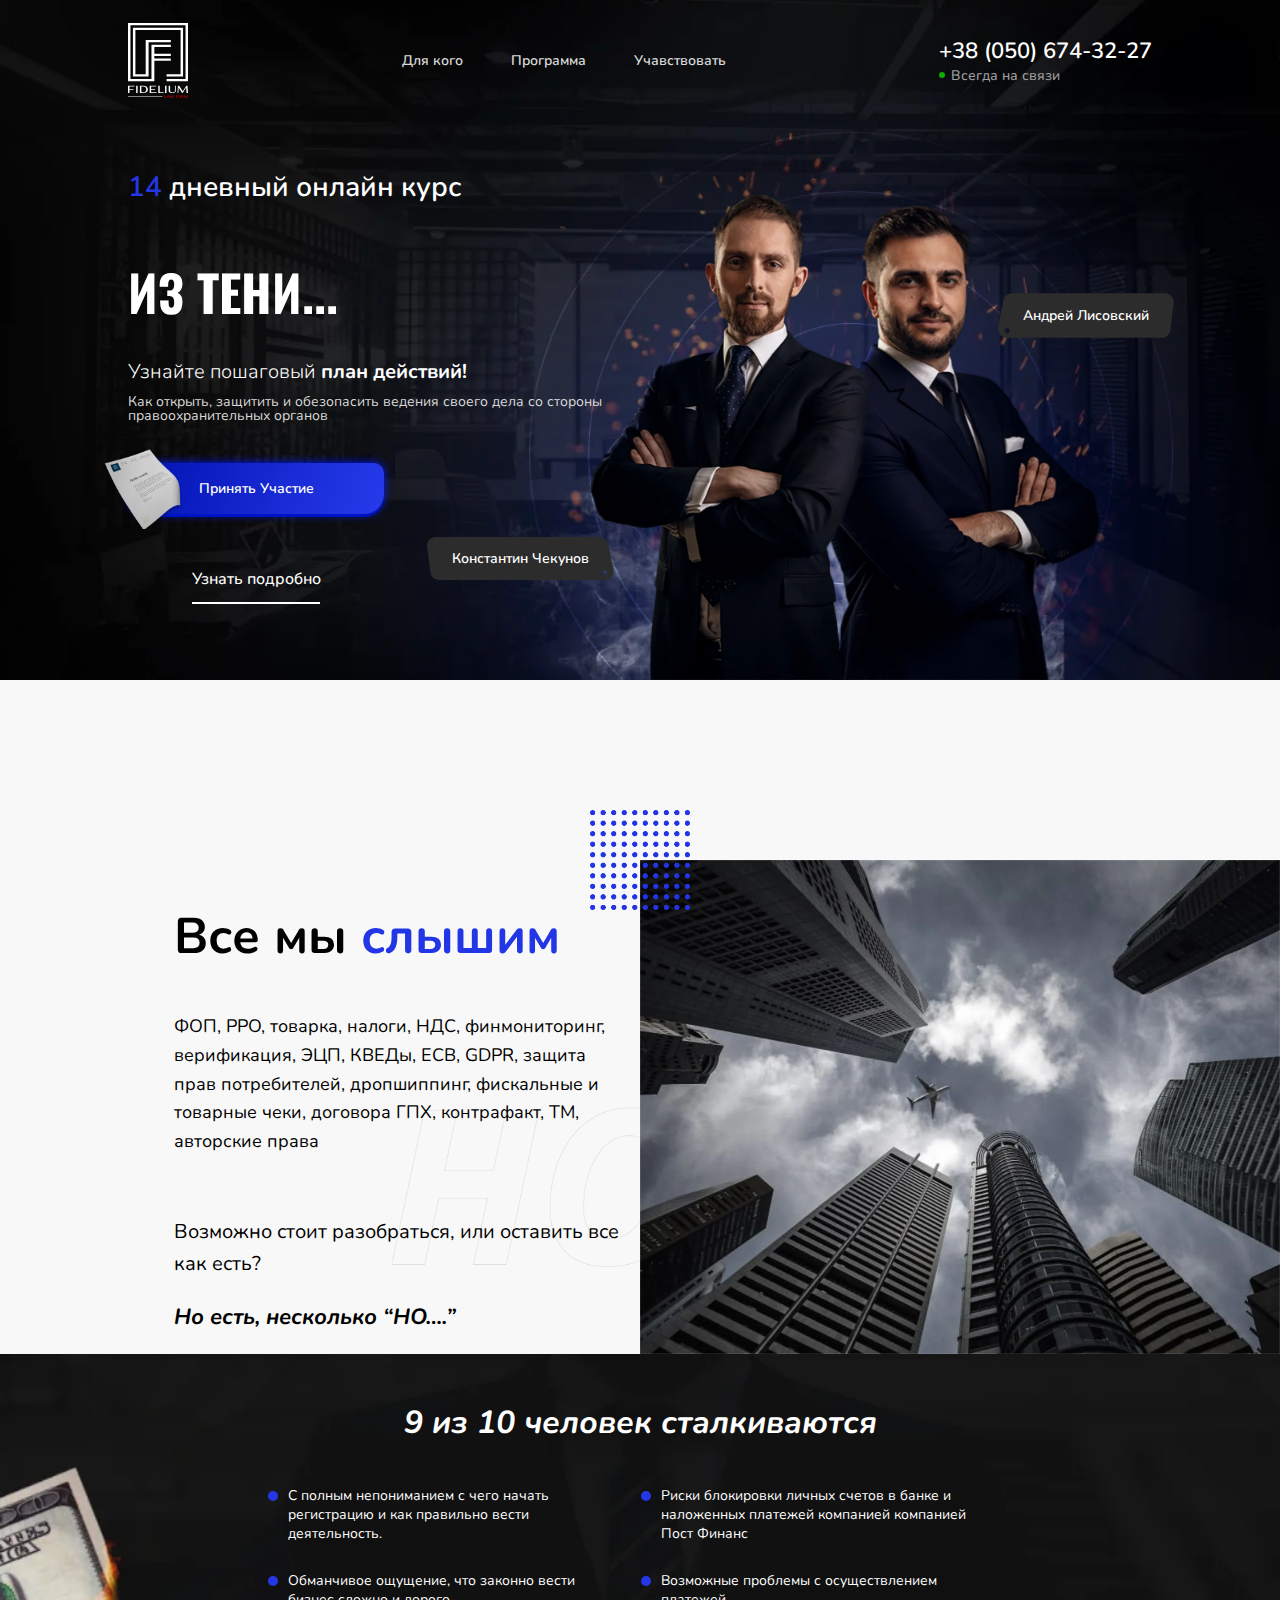
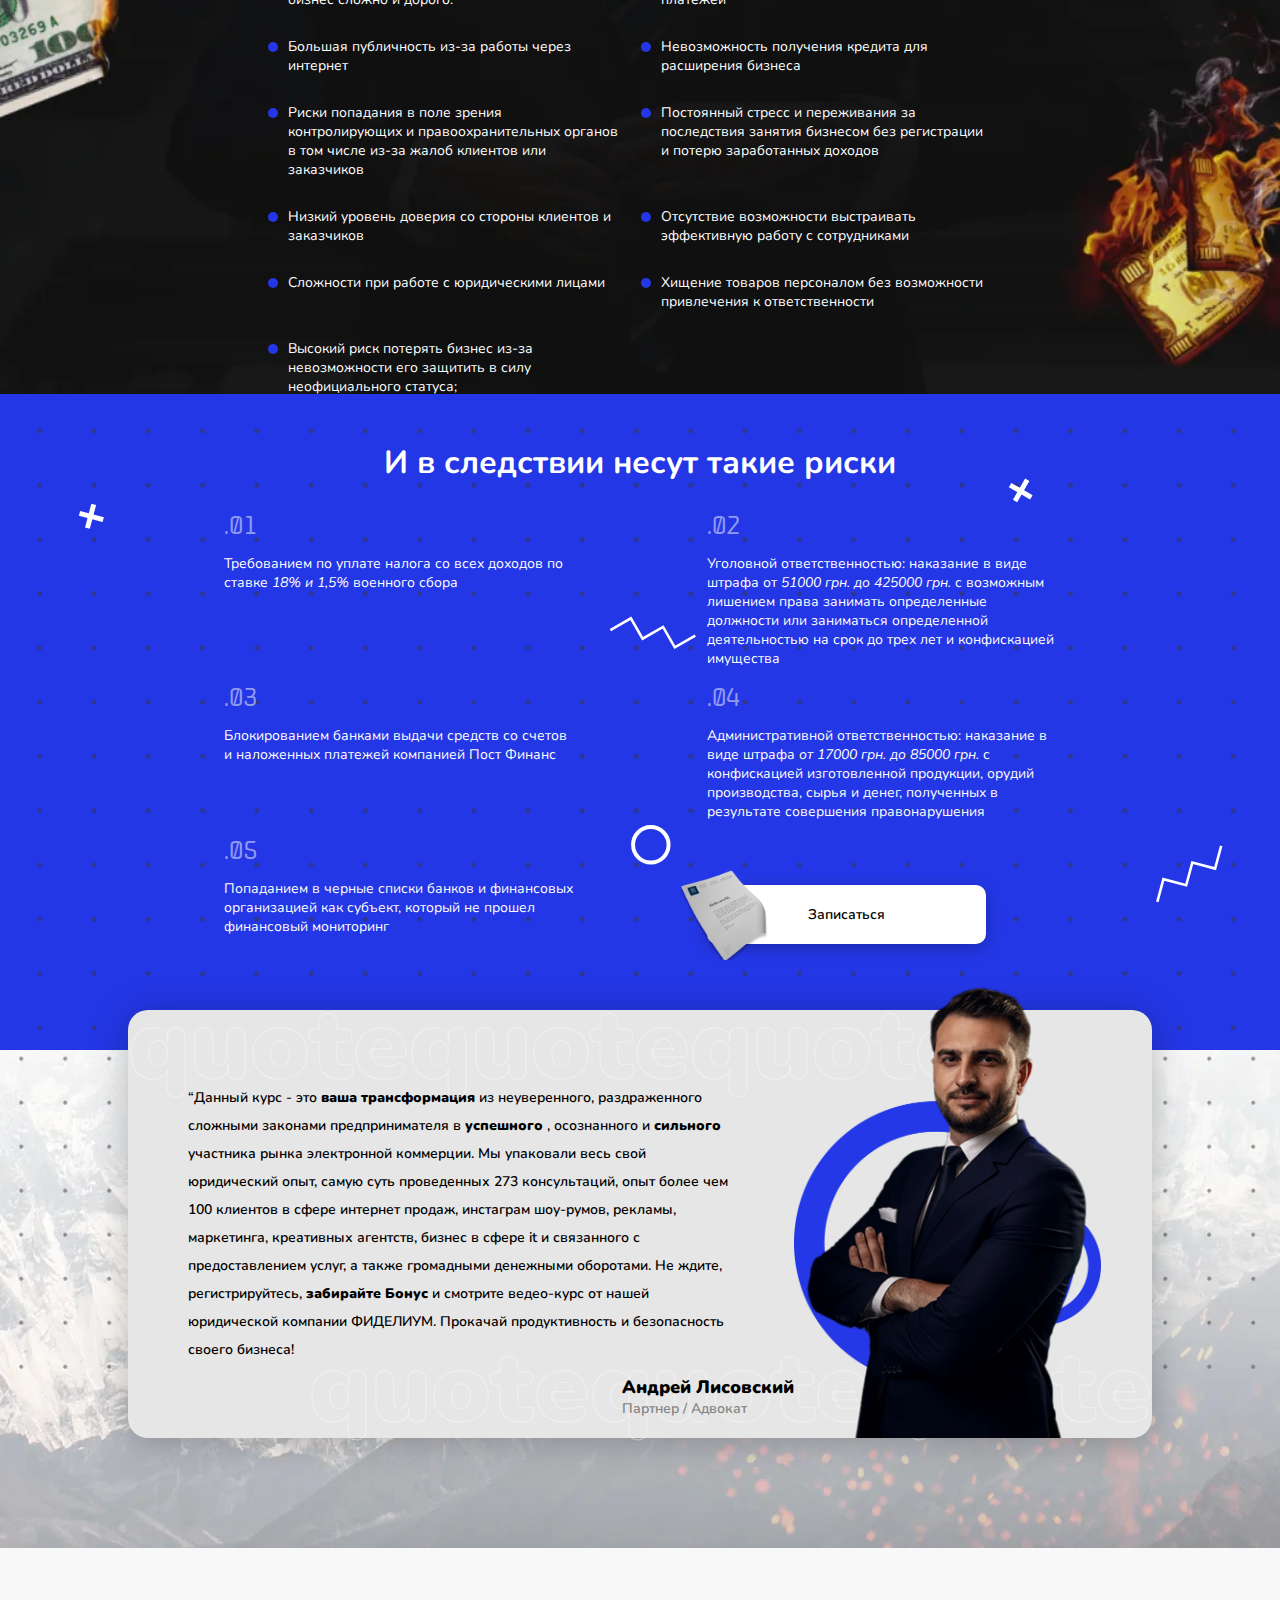
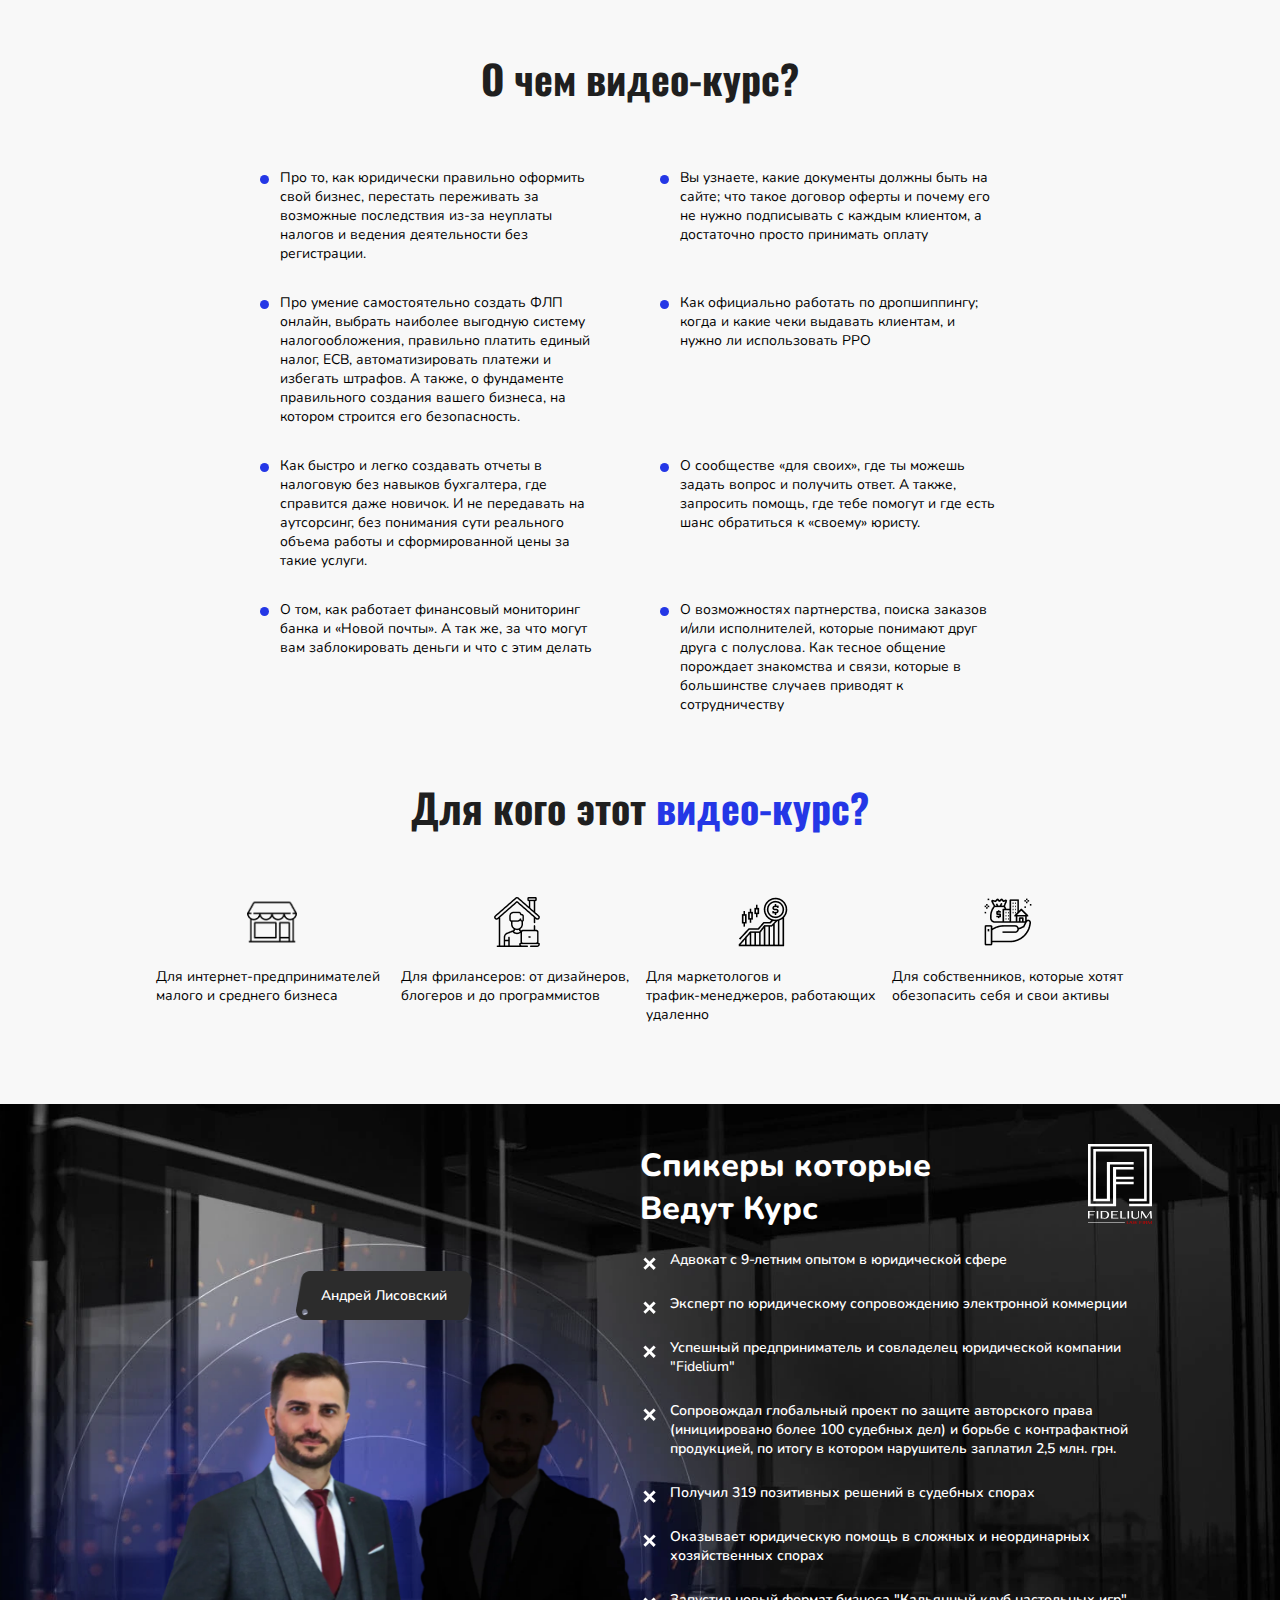
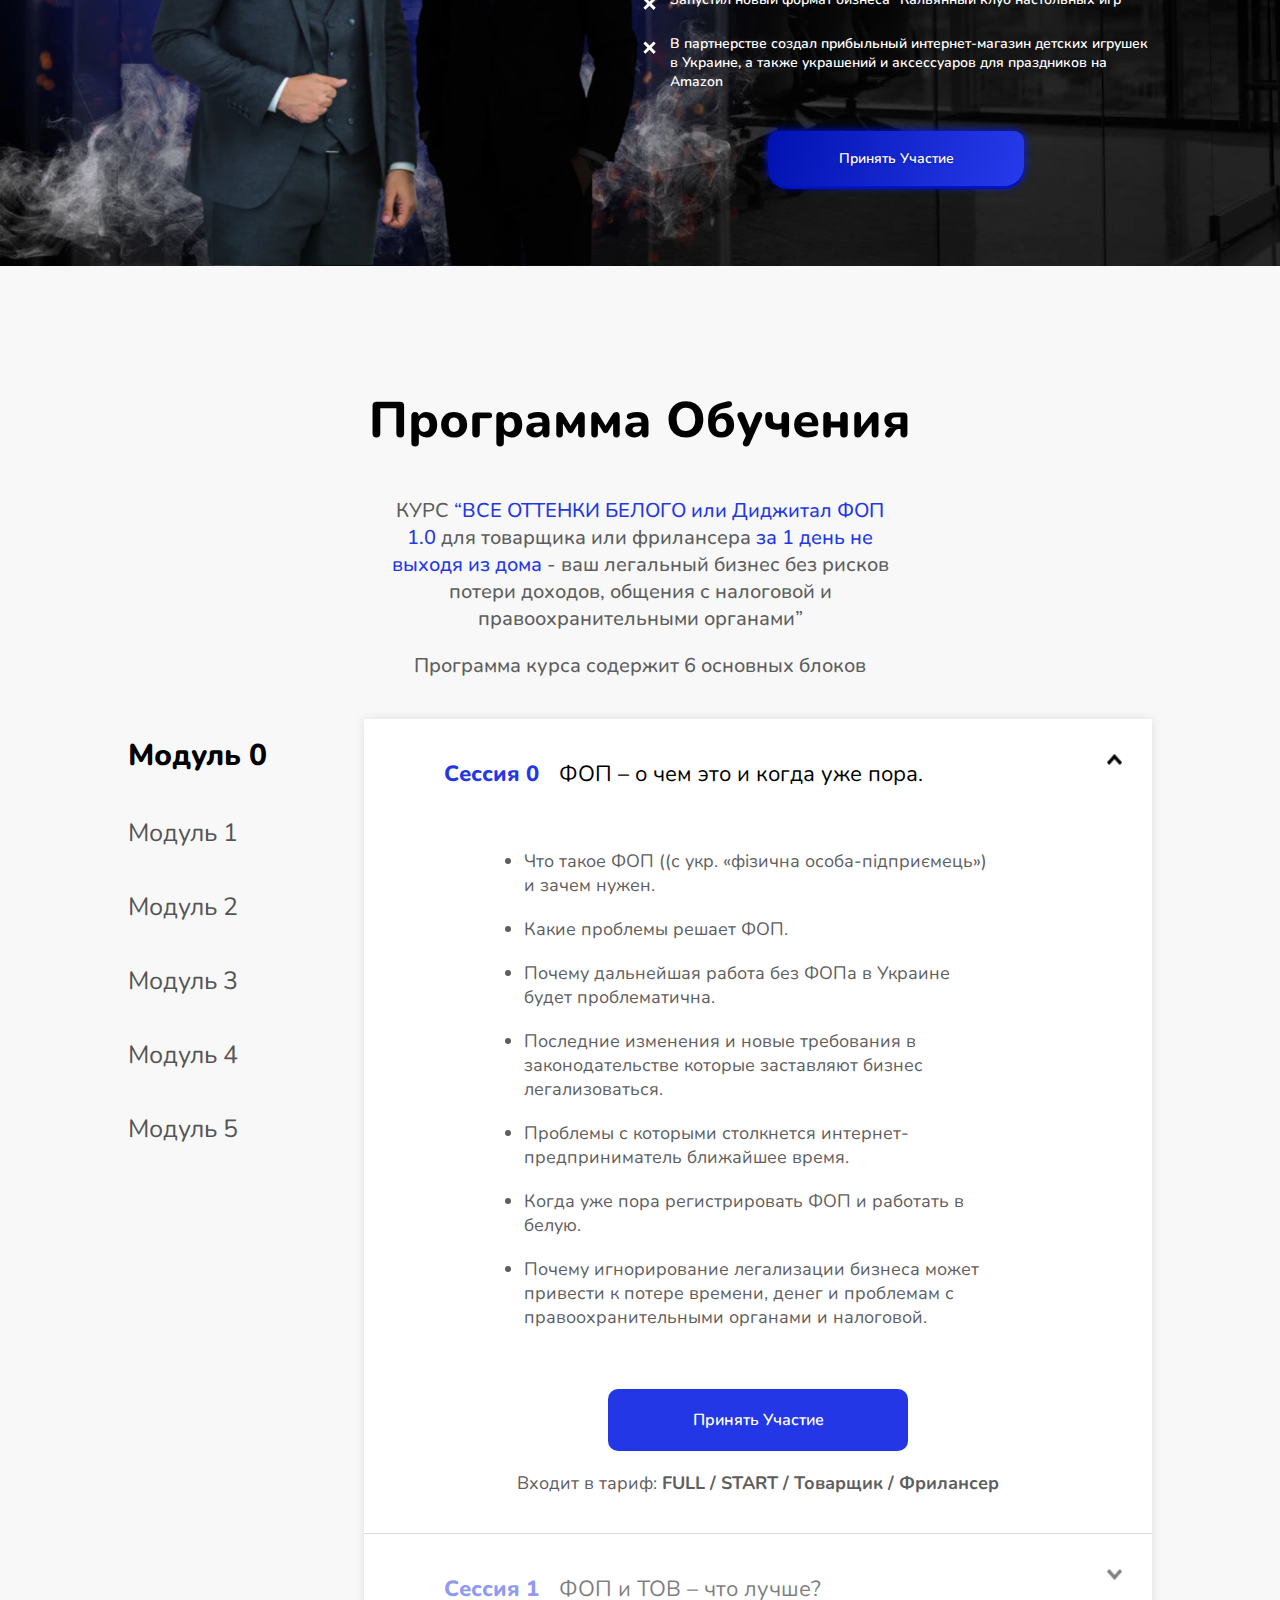
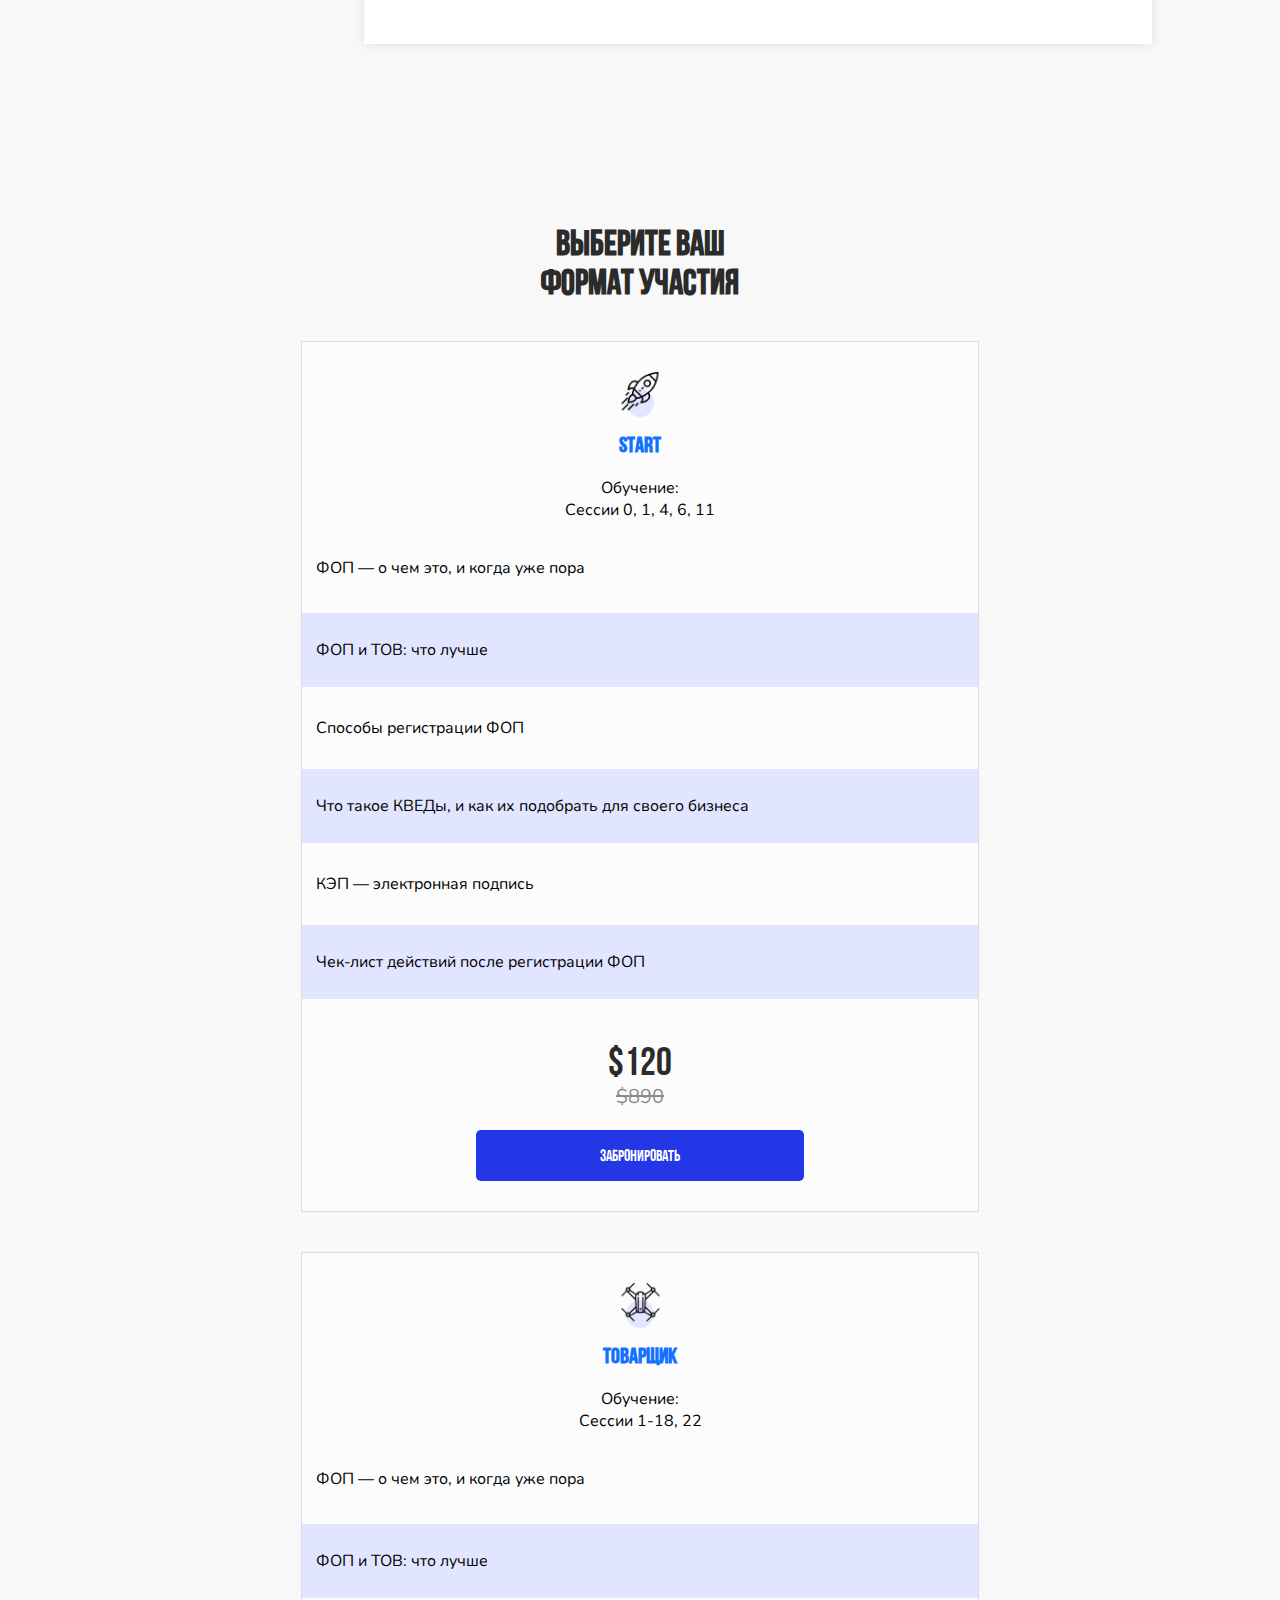
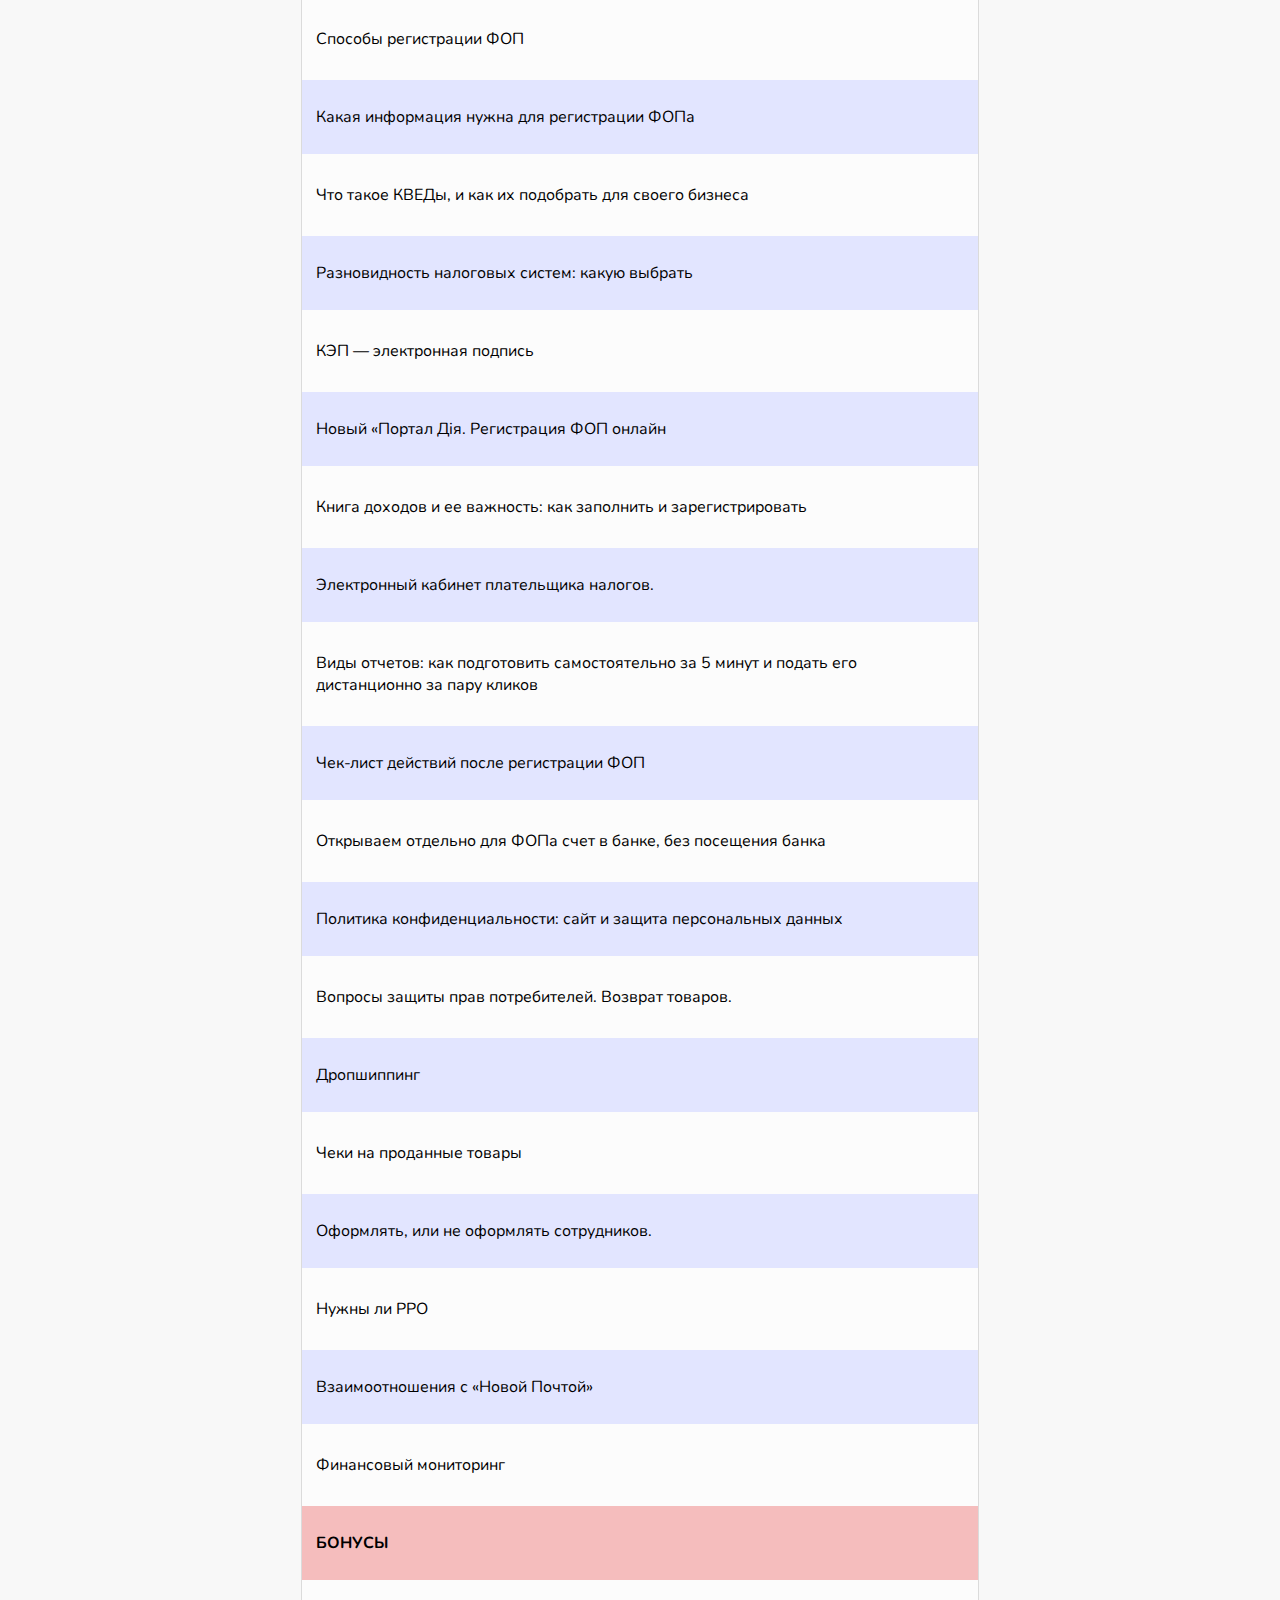
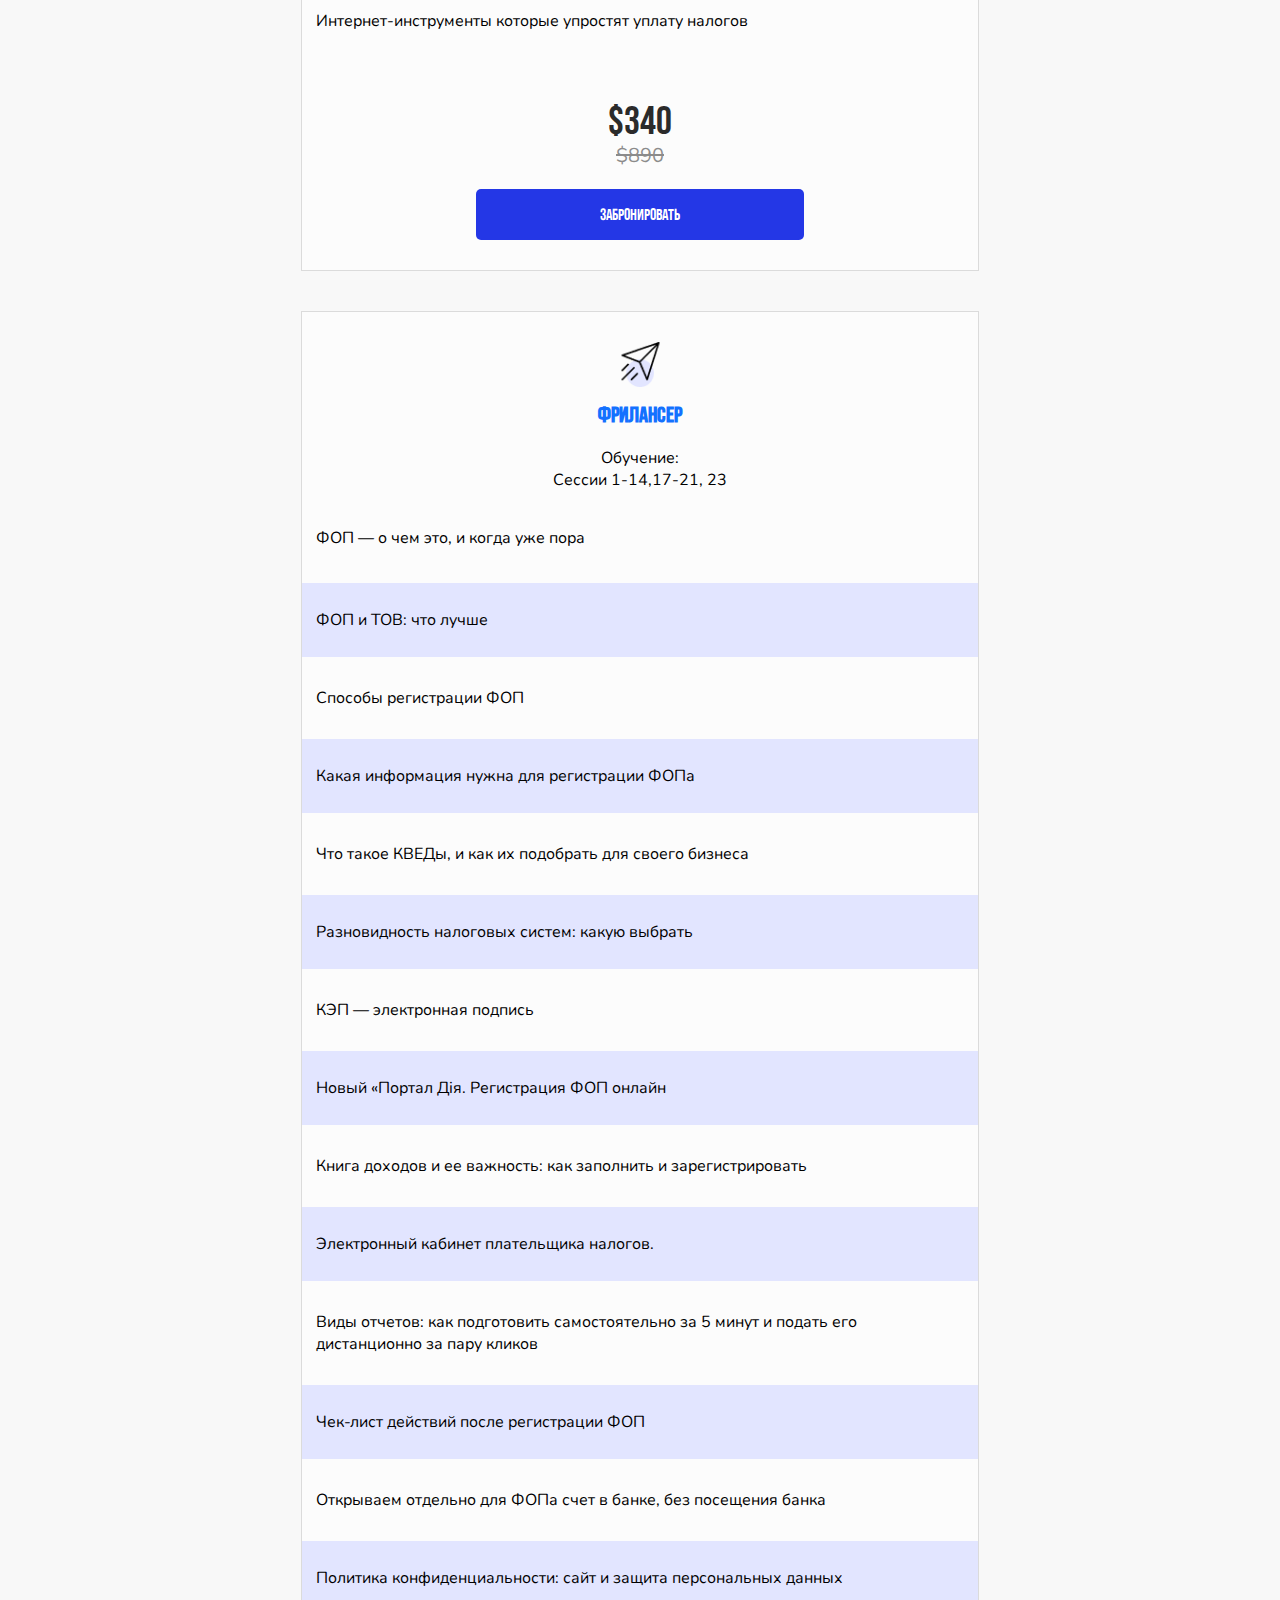
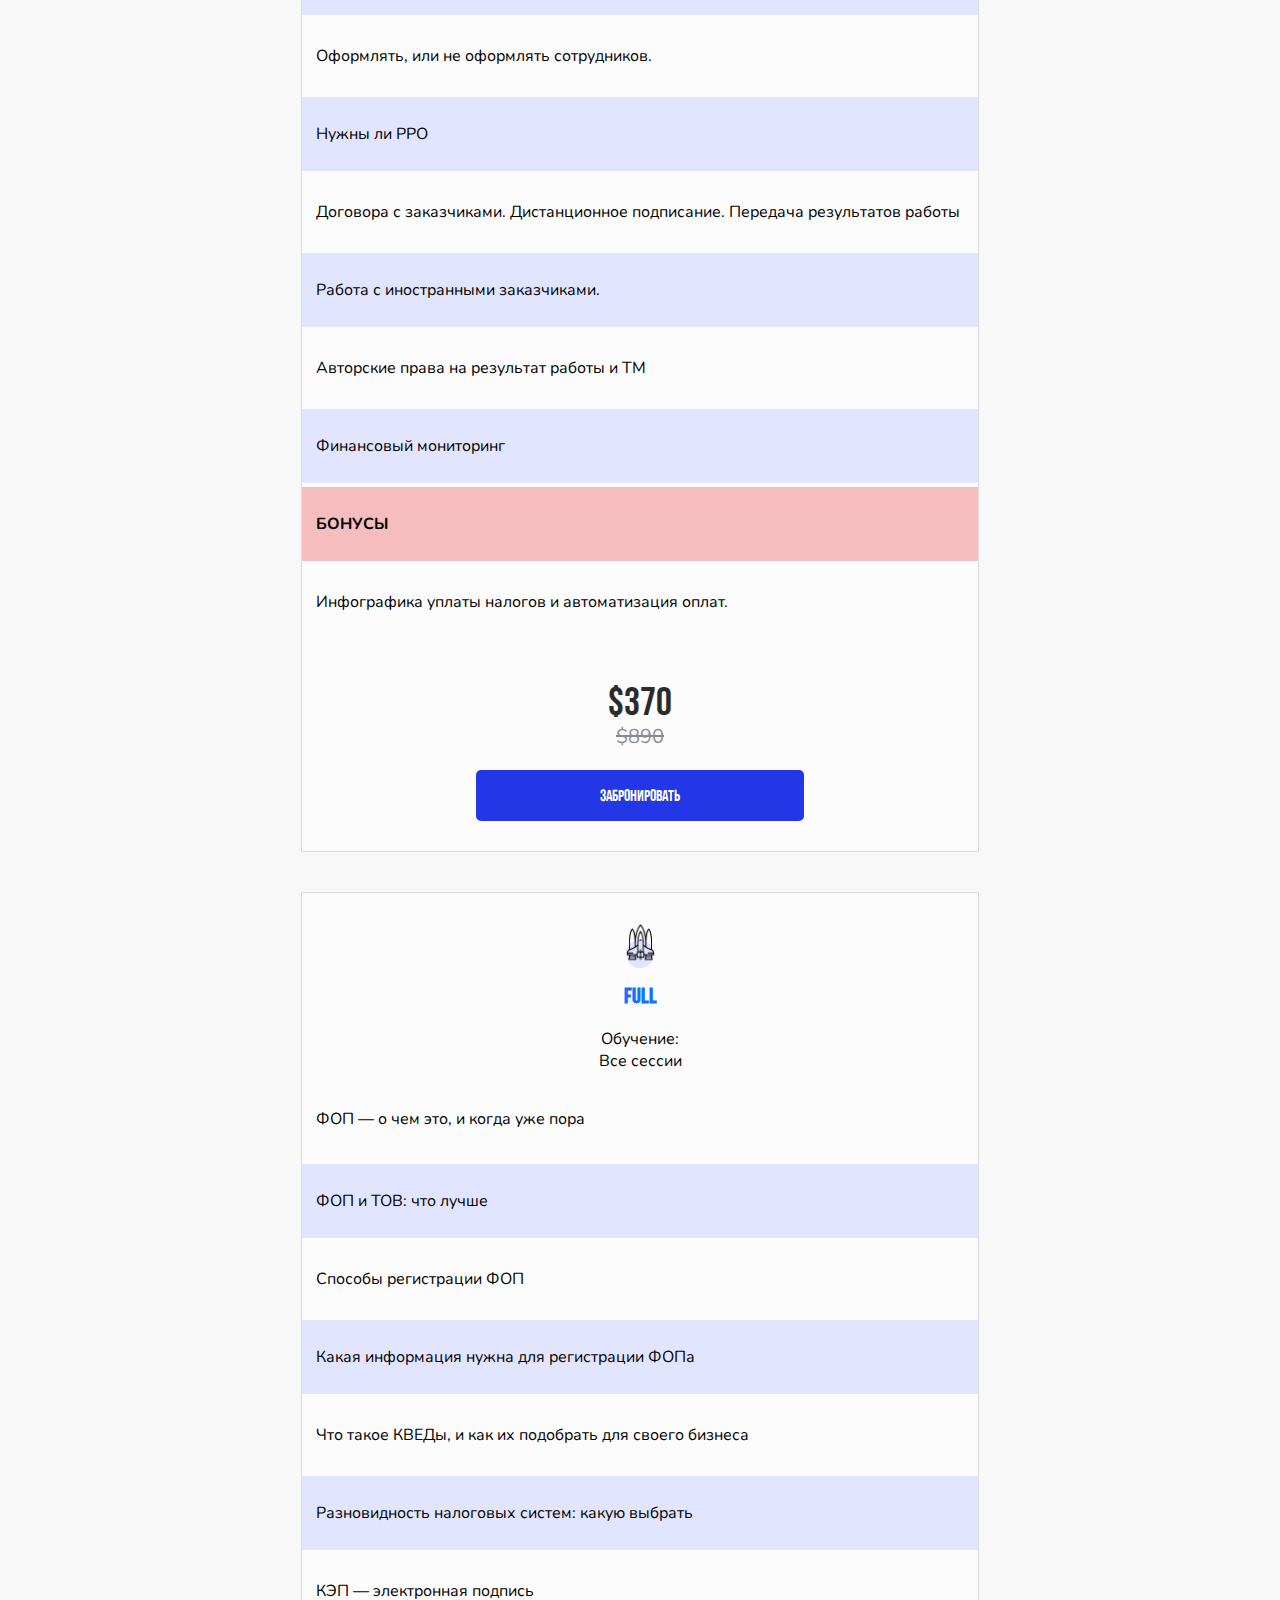
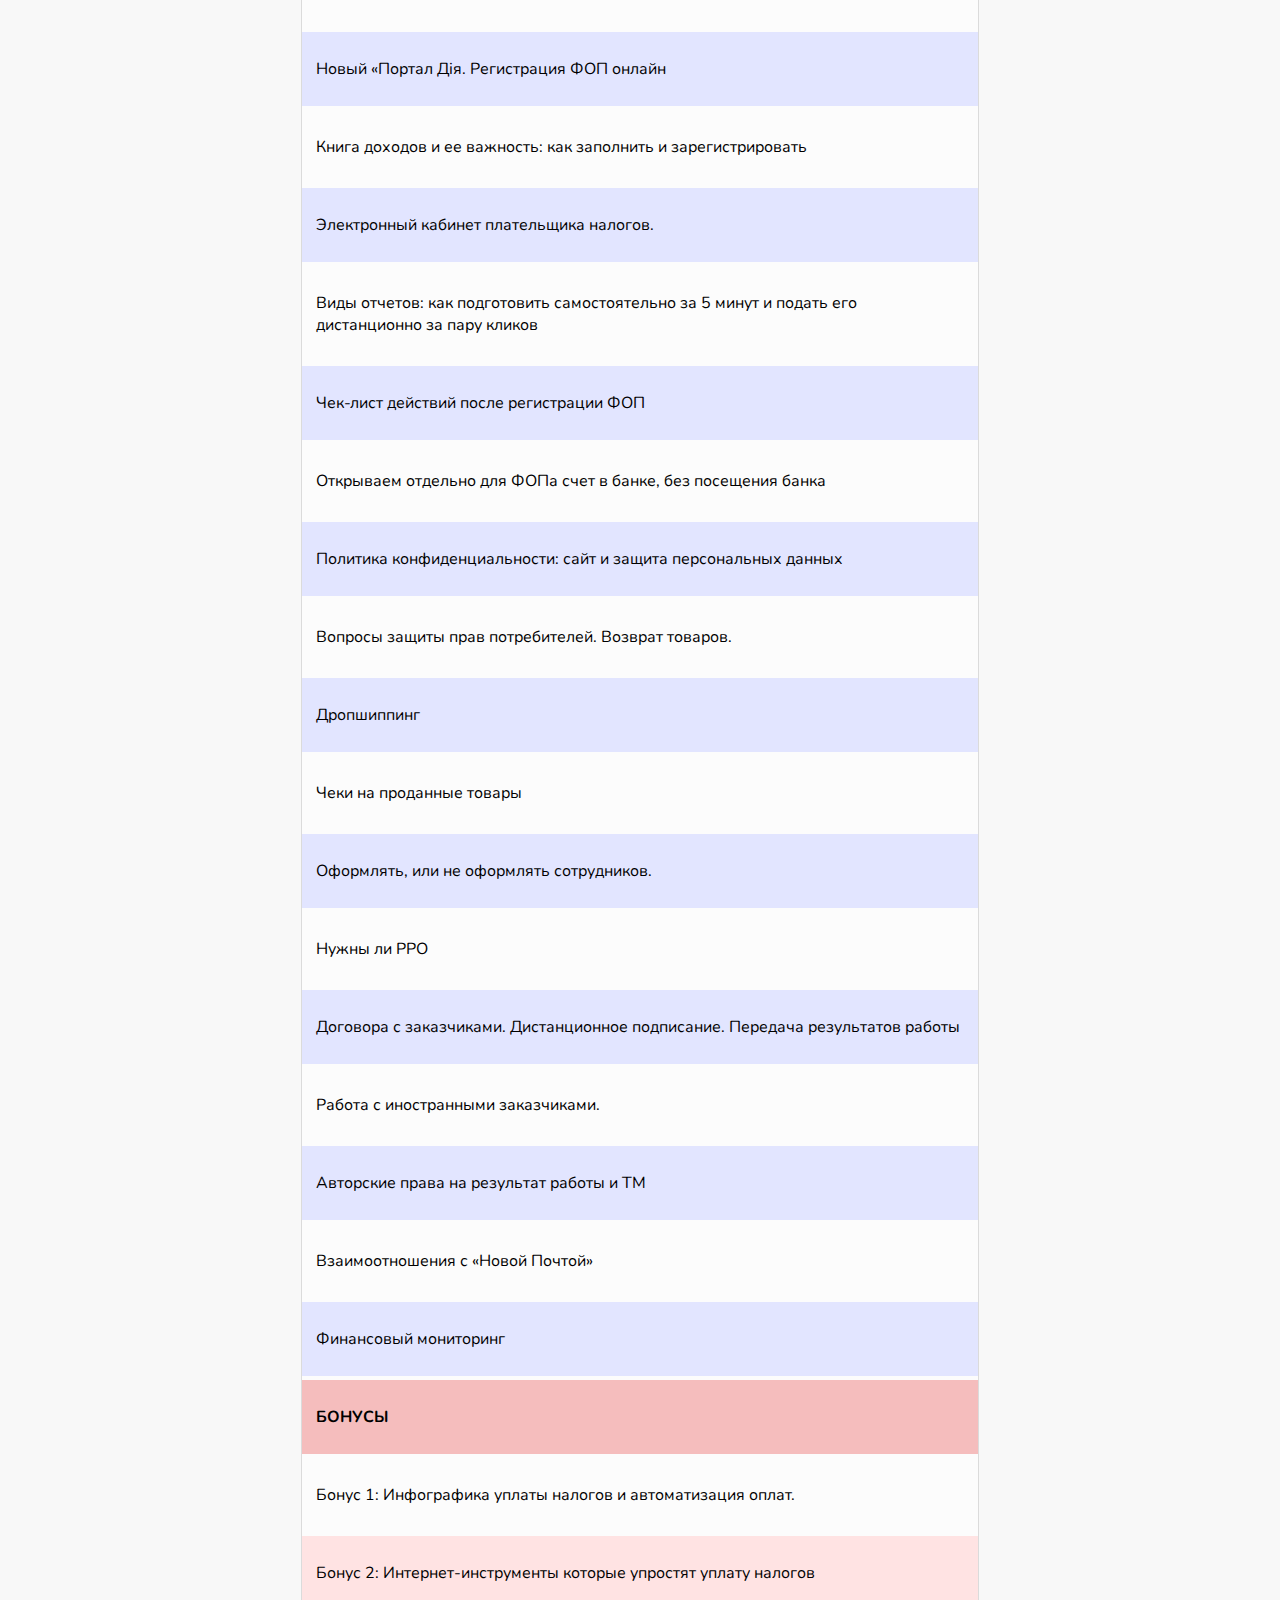
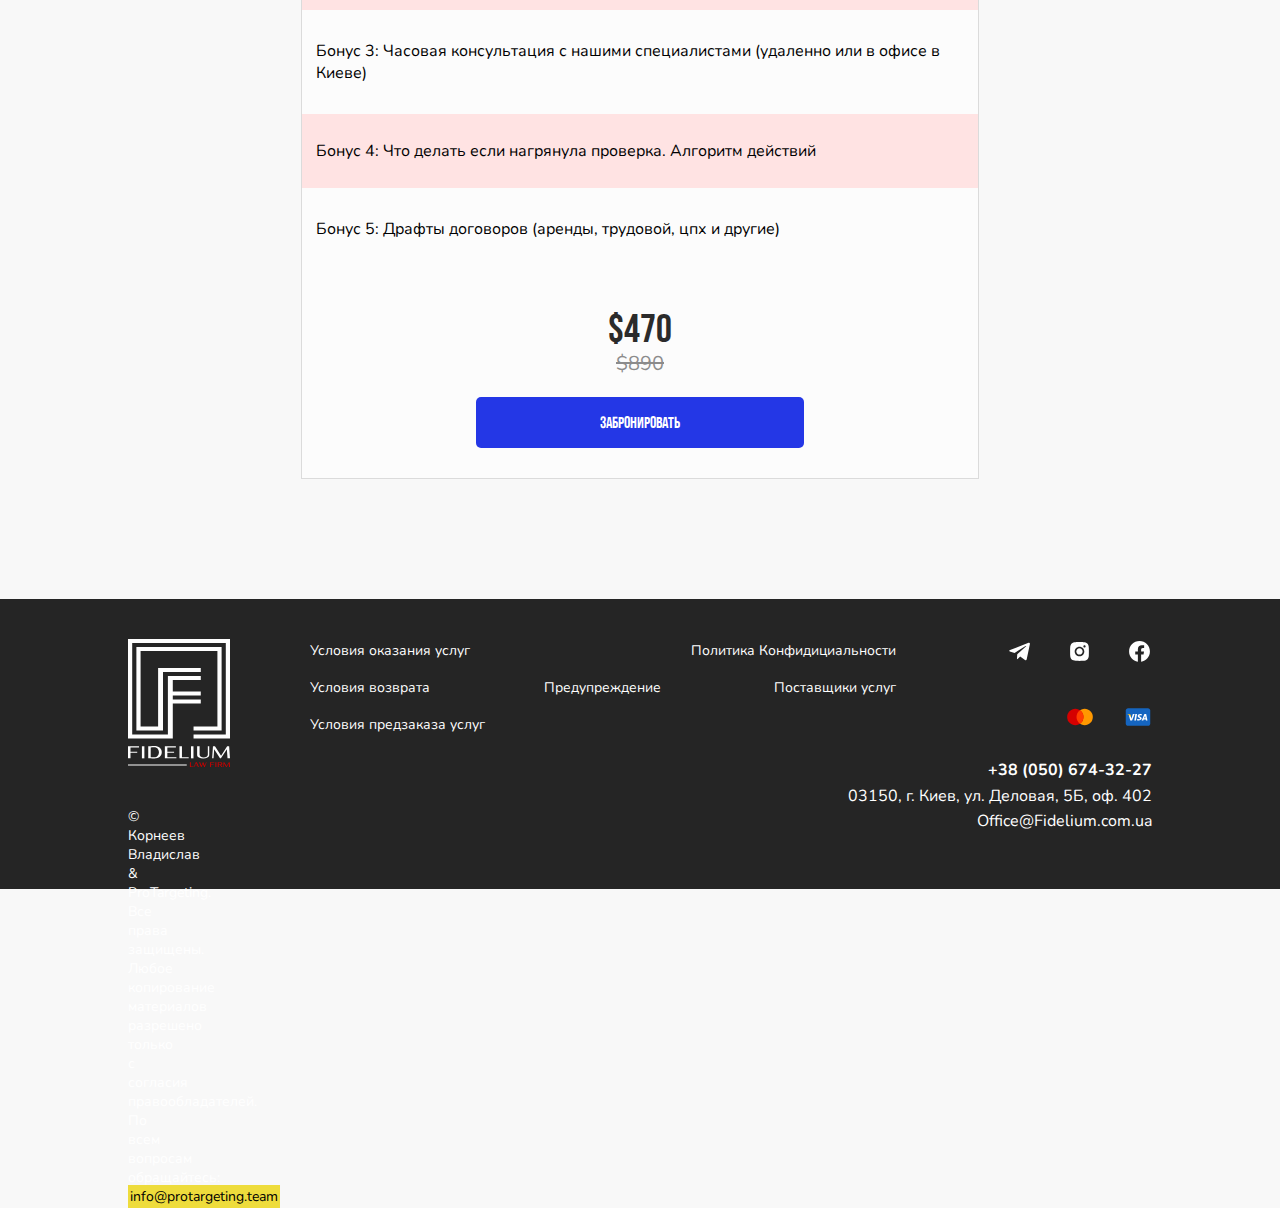
==== index.html @ f5c6a800 "styles-botton" ====
<!DOCTYPE html>
<html lang="en">
  <head>
    <meta charset="UTF-8" />
    <meta name="viewport" content="width=device-width, initial-scale=1.0" />
    <title>fidelium</title>
    <link rel="stylesheet" href="css/style.css" />
    <link rel="stylesheet" href="css/media.css" />


    <link
      href="https://fonts.googleapis.com/css2?family=Offside&display=swap"
      rel="stylesheet"
    />
    <link
      href="https://fonts.googleapis.com/css2?family=Nunito:ital,wght@0,200;0,300;0,400;0,600;0,700;0,800;0,900;1,200;1,300;1,400;1,600;1,700;1,800;1,900&display=swap"
      rel="stylesheet"
    />
    <link
      href="https://fonts.googleapis.com/css2?family=Oswald:wght@200;300;400;500;600;700&display=swap"
      rel="stylesheet"
    />
  </head>

  <body class="container-max">
    <section class="main-wrapper">
      <header class="header container">
        <a href="index.html" class="logo">fidelium</a>
        <nav class="navigations">
          <ul class="navigations-list">
            <li class="navigations-list__item">
              <a href="#assignment" class="anchors">Для кого</a>
            </li>
            <li class="navigations-list__item">
              <a href="#module-wrapper" class="anchors">Программа</a>
            </li>
            <li class="navigations-list__item">
              <a href="#tariffs" class="anchors">Учавствовать</a>
            </li>
          </ul>
        </nav>
        <div class="header-number">
          <p class="header-number__number">+38 (050) 674-32-27</p>
          <p class="header-number__text">Всегда на связи</p>
        </div>
        <div class="menu-icon js-menu-icon"></div>
      </header>
      <div class="main container">
        <div class="main-text">
          <p class="main-text-course"><span>14</span> дневный онлайн курс</p>
          <p class="main-text-name">ИЗ ТЕНИ...</p>
          <p class="main-text-plan">
            Узнайте пошаговый <span>план действий!</span>
          </p>
          <p class="main-text-deskriptions">
            Как открыть, защитить и обезопасить ведения своего дела со стороны
            правоохранительных органов
          </p>
        </div>
        <div class="main-btn">
          <a href="#tariffs" class="main-btn__participate anchors btn-hover"
            >Принять Участие</a
          >
          <a href="#" class="main-btn__detail btn-hover">Узнать подробно</a>
        </div>
        <div class="main-img">
          <img src="img/main/speakers.webp" alt="Андрей Лисовский" />
          <div class="img-text img-text__first">Андрей Лисовский</div>
          <div class="img-text img-text__second">Константин Чекунов</div>
        </div>
      </div>
    </section>
    <section class="hear">
      <div class="hear-content">
        <h2 class="hear-content__title">Все мы <span>слышим</span></h2>
        <p class="hear-content__deskriptions">
          ФОП, РРО, товарка, налоги, НДС, финмониторинг, верификация, ЭЦП,
          КВЕДы, ЕСВ, GDPR, защита прав потребителей, дропшиппинг, фискальные и
          товарные чеки, договора ГПХ, контрафакт, ТМ, авторские права
        </p>
        <p class="hear-content__text">
          Возможно стоит разобраться, или оставить все как есть?
        </p>
        <p class="hear-content__noy">Но есть, несколько “НО….”</p>
        <div class="hear-content__icon"></div>
      </div>
      <div class="hear-img">
        <div class="hear-img__icon"></div>
        <img src="img/hear/hear-img.webp" alt="" />
      </div>
    </section>
    <section class="collision-wrapper">
      <h2 class="collision-title">9 из 10 человек сталкиваются</h2>
      <div class="collision">
        <ul class="collision-list">
          <li class="collision-list__item">
            С полным непониманием с чего начать регистрацию и как правильно
            вести деятельность.
          </li>
          <li class="collision-list__item">
            Риски блокировки личных счетов в банке и наложенных платежей
            компанией компанией Пост Финанс
          </li>
          <li class="collision-list__item">
            Обманчивое ощущение, что законно вести бизнес сложно и дорого.
          </li>
          <li class="collision-list__item">
            Возможные проблемы с осуществлением платежей
          </li>
          <li class="collision-list__item">
            Большая публичность из-за работы через интернет
          </li>
          <li class="collision-list__item">
            Невозможность получения кредита для расширения бизнеса
          </li>
          <li class="collision-list__item">
            Риски попадания в поле зрения контролирующих и правоохранительных
            органов в том числе из-за жалоб клиентов или заказчиков
          </li>
          <li class="collision-list__item">
            Постоянный стресс и переживания за последствия занятия бизнесом без
            регистрации и потерю заработанных доходов
          </li>
          <li class="collision-list__item">
            Низкий уровень доверия со стороны клиентов и заказчиков
          </li>
          <li class="collision-list__item">
            Отсутствие возможности выстраивать эффективную работу с сотрудниками
          </li>
          <li class="collision-list__item">
            Сложности при работе с юридическими лицами
          </li>
          <li class="collision-list__item">
            Хищение товаров персоналом без возможности привлечения к
            ответственности
          </li>
          <li class="collision-list__item">
            Высокий риск потерять бизнес из-за невозможности его защитить в силу
            неофициального статуса;
          </li>
        </ul>
      </div>
    </section>
    <section class="risk-wrapper">
      <h2 class="risk-title">И в следствии несут такие риски</h2>
      <div class="risk">
        <ul class="risk-list">
          <li class="risk-list__item">
            <p class="risk-list__item-number">.01</p>
            <p class="risk-list__item-deskriptions">
              Требованием по уплате налога со всех доходов по ставке
              <i>18% и 1,5%</i> военного сбора
            </p>
          </li>
          <li class="risk-list__item">
            <p class="risk-list__item-number">.02</p>
            <p class="risk-list__item-deskriptions">
              Уголовной ответственностью: наказание в виде штрафа от
              <i>51000 грн. до 425000 грн.</i> с возможным лишением права
              занимать определенные должности или заниматься определенной
              деятельностью на срок до трех лет и конфискацией имущества
            </p>
          </li>
          <li class="risk-list__item">
            <p class="risk-list__item-number">.03</p>
            <p class="risk-list__item-deskriptions">
              Блокированием банками выдачи средств со счетов и наложенных
              платежей компанией Пост Финанс
            </p>
          </li>
          <li class="risk-list__item">
            <p class="risk-list__item-number">.04</p>
            <p class="risk-list__item-deskriptions">
              Административной ответственностью: наказание в виде штрафа
              <i>от 17000 грн. до 85000 грн.</i> с конфискацией изготовленной
              продукции, орудий производства, сырья и денег, полученных в
              результате совершения правонарушения
            </p>
          </li>
          <li class="risk-list__item">
            <p class="risk-list__item-number">.05</p>
            <p class="risk-list__item-deskriptions">
              Попаданием в черные списки банков и финансовых организацией как
              субъект, который не прошел финансовый мониторинг
            </p>
          </li>
          <li class="risk-list__item">
            <a href="#tariffs" class="risk-list__item-btn anchors btn-hover"
              >Записаться</a
            >
          </li>
        </ul>
      </div>
    </section>
    <section class="assignment-wrapper" id="assignment">
      <div class="assignment container">
        <div class="assignment-block">
          <p class="assignment-block__text">
            “Данный курс - это <span>ваша трансформация</span> из неуверенного,
            раздраженного сложными законами предпринимателя в
            <span>успешного</span> , осознанного и
            <span>сильного</span> участника рынка электронной коммерции. Мы
            упаковали весь свой юридический опыт, самую суть проведенных 273
            консультаций, опыт более чем 100 клиентов в сфере интернет продаж,
            инстаграм шоу-румов, рекламы, маркетинга, креативных агентств,
            бизнес в сфере it и связанного с предоставлением услуг, а также
            громадными денежными оборотами. Не ждите, регистрируйтесь,
            <span>забирайте Бонус</span> и смотрите ведео-курс от нашей
            юридической компании ФИДЕЛИУМ. Прокачай продуктивность и
            безопасность своего бизнеса!
          </p>
          <div class="assignment-block-name">
            <h2>Андрей Лисовский</h2>
            <p>Партнер / Адвокат</p>
          </div>
          <div class="assignment-block__men">
            <img src="img/assignment/assignment-men.webp" alt="" />
          </div>
          <div class="assignment-block-desing__top">quotequotequote</div>
          <div class="assignment-block-desing__bottom">quotequotequote</div>
        </div>

        <!-- <div class="video">
          <h2 class="video-title">
            <span>Для кого курс?</span> и что в нем будет.<br />
            Какие вопросы он закроет?
          </h2>
          <div class="video-container">
            <iframe
              src="https://www.youtube.com/embed/i4JmTCp9W88"
              frameborder=" 0"
              allow="autoplay; fullscreen"
              allowfullscreen
            ></iframe>
          </div>
        </div> -->
      </div>
    </section>
    <section class="course-description">
      <h2 class="course-description__title">О чем видео-курс?</h2>
      <ul class="course-description-list">
        <li class="course-description-list__item">
          Про то, как юридически правильно оформить свой бизнес, перестать
          переживать за возможные последствия из-за неуплаты налогов и ведения
          деятельности без регистрации.
        </li>
        <li class="course-description-list__item">
          Вы узнаете, какие документы должны быть на сайте; что такое договор
          оферты и почему его не нужно подписывать с каждым клиентом, а
          достаточно просто принимать оплату
        </li>
        <li class="course-description-list__item">
          Про умение самостоятельно создать ФЛП онлайн, выбрать наиболее
          выгодную систему налогообложения, правильно платить единый налог, ЕСВ,
          автоматизировать платежи и избегать штрафов. А также, о фундаменте
          правильного создания вашего бизнеса, на котором строится его
          безопасность.
        </li>
        <li class="course-description-list__item">
          Как официально работать по дропшиппингу; когда и какие чеки выдавать
          клиентам, и нужно ли использовать РРО
        </li>
        <li class="course-description-list__item">
          Как быстро и легко создавать отчеты в налоговую без навыков
          бухгалтера, где справится даже новичок. И не передавать на аутсорсинг,
          без понимания сути реального объема работы и сформированной цены за
          такие услуги.
        </li>
        <li class="course-description-list__item">
          О сообществе «для своих», где ты можешь задать вопрос и получить
          ответ. А также, запросить помощь, где тебе помогут и где есть шанс
          обратиться к «своему» юристу.
        </li>
        <li class="course-description-list__item">
          О том, как работает финансовый мониторинг банка и «Новой почты». А так
          же, за что могут вам заблокировать деньги и что с этим делать
        </li>
        <li class="course-description-list__item">
          О возможностях партнерства, поиска заказов и/или исполнителей, которые
          понимают друг друга с полуслова. Как тесное общение порождает
          знакомства и связи, которые в большинстве случаев приводят к
          сотрудничеству
        </li>
      </ul>
      <h2 class="course-description__title">
        Для кого этот <span>видео-курс?</span>
      </h2>
      <ul class="course-bottom-list">
        <li class="course-bottom-list__item">
          Для интернет-предпринимателей малого и среднего бизнеса
        </li>
        <li class="course-bottom-list__item">
          Для фрилансеров: от дизайнеров, блогеров и до программистов
        </li>
        <li class="course-bottom-list__item">
          Для маркетологов и <br />
          трафик-менеджеров, работающих удаленно
        </li>
        <li class="course-bottom-list__item">
          Для собственников, которые хотят обезопасить себя и свои активы
        </li>
      </ul>
    </section>
    <section class="speakers-wrapper">
      <div class="speakers container">
        <div class="speakers-logo">
          <img src="img/speakers/logo.svg" alt="" />
        </div>
        <div class="speakers-block">
          <h2 class="speakers-block__title">
            Спикеры которые<br />
            Ведут Курс
          </h2>
          <ul class="speakers-list">
            <li class="speakers-list__item">
              Адвокат с 9-летним опытом в юридической сфере
            </li>
            <li class="speakers-list__item">
              Эксперт по юридическому сопровождению электронной коммерции
            </li>
            <li class="speakers-list__item">
              Успешный предприниматель и совладелец юридической компании
              <span>"Fidelium"</span>
            </li>
            <li class="speakers-list__item">
              Сопровождал глобальный проект по защите авторского права
              (инициировано более 100 судебных дел) и борьбе с контрафактной
              продукцией, по итогу в котором нарушитель заплатил 2,5 млн. грн.
            </li>
            <li class="speakers-list__item">
              Получил 319 позитивных решений в судебных спорах
            </li>
            <li class="speakers-list__item">
              Оказывает юридическую помощь в сложных и неординарных
              хозяйственных спорах
            </li>
            <li class="speakers-list__item">
              Запустил новый формат бизнеса "Кальянный клуб настольных игр"
            </li>
            <li class="speakers-list__item">
              В партнерстве создал прибыльный интернет-магазин детских игрушек в
              Украине, а также украшений и аксессуаров для праздников на Amazon
            </li>
          </ul>
          <a href="#tariffs" class="speakers-block__btn anchors"
            >Принять Участие</a
          >
        </div>
        <div class="speakers-img">
          <img src="img/speakers/speakers.webp" alt="" />
          <p class="speakers-img-text">Андрей Лисовский</p>
        </div>
      </div>
    </section>
    <section class="module-wrapper container" id="module-wrapper">
      <h2 class="module-wrapper__title">Программа Обучения</h2>
      <div class="module-wrapper__text">
        КУРС <span>“ВСЕ ОТТЕНКИ БЕЛОГО или Диджитал ФОП 1.0</span> для товарщика
        или фрилансера <span>за 1 день не выходя из дома</span> - ваш легальный
        бизнес без рисков потери доходов, общения с налоговой и
        правоохранительными органами”
      </div>
      <p class="module-wrapper__text">
        Программа курса содержит 6 основных блоков
      </p>
      <div class="program">
        <div class="program-tabs">
          <ul class="program-menu">
            <li
              data-target="module0"
              class="program-menu__item active"
              data-menu="module-zero"
            >
              Модуль 0
            </li>
            <li
              data-target="module1"
              class="program-menu__item"
              data-menu="module-one"
            >
              Модуль 1
            </li>
            <li
              data-target="module2"
              class="program-menu__item"
              data-menu="module-two"
            >
              Модуль 2
            </li>
            <li
              data-target="module3"
              class="program-menu__item"
              data-menu="module-three"
            >
              Модуль 3
            </li>
            <li
              data-target="module4"
              class="program-menu__item"
              data-menu="module-four"
            >
              Модуль 4
            </li>
            <li
              data-target="module5"
              class="program-menu__item"
              data-menu="module-five"
            >
              Модуль 5
            </li>
          </ul>
        </div>

        <div class="program-content">
          <div class="program-body">
            <div class="module module0 active">
              <h3
                class="module-title"
                data-default="module-zero"
                data-mobailmenu="module-0"
              >
                Модуль 0
              </h3>
              <div class="sessions active" data-mobailsession="module-0">
                <div class="session-item" data-first="module-zero">
                  <a
                    href="#"
                    class="link--sessions active"
                    data-link="session-0"
                    ><span data-link="session-0">Сессия 0</span>ФОП – о чем это
                    и когда уже пора.
                  </a>

                  <div class="session active" id="session-0">
                    <div class="session__icon"></div>
                    <h2 class="session__number">Сессия 0</h2>
                    <ul class="session-list">
                      <li>
                        Что такое ФОП ((с укр. «фізична особа-підприємець») и
                        зачем нужен.
                      </li>
                      <li>Какие проблемы решает ФОП.</li>
                      <li>
                        Почему дальнейшая работа без ФОПа в Украине будет
                        проблематична.
                      </li>
                      <li>
                        Последние изменения и новые требования в
                        законодательстве которые заставляют бизнес
                        легализоваться.
                      </li>
                      <li>
                        Проблемы с которыми столкнется интернет-предприниматель
                        ближайшее время.
                      </li>
                      <li>
                        Когда уже пора регистрировать ФОП и работать в белую.
                      </li>
                      <li>
                        Почему игнорирование легализации бизнеса может привести
                        к потере времени, денег и проблемам с
                        правоохранительными органами и налоговой.
                      </li>
                    </ul>
                    <a href="#tariffs" class="session-btn anchors btn-hover"
                      >Принять Участие</a
                    >
                    <p class="session-text">
                      Входит в тариф:
                      <span>FULL / START / Товарщик / Фрилансер</span>
                    </p>
                  </div>
                </div>
                <div class="session-item">
                  <a href="#" class="link--sessions" data-link="session-1"
                    ><span data-link="session-1">Сессия 1</span> ФОП и ТОВ – что
                    лучше?
                  </a>

                  <div class="session" id="session-1">
                    <div class="session__icon"></div>
                    <h2 class="session__number">Сессия 1</h2>
                    <ul class="session-list">
                      <li>
                        ТОВ - это партнерство или под проект в разрезе
                        малый/средний бизнес.
                      </li>
                      <li>Вывод денег как основной минус ТОВ.</li>
                      <li>
                        Другие сложности сопровождения ТОВ (зарплатный фонд,
                        амортизация, управление, деловодство и т.д).
                      </li>
                    </ul>
                    <a href="#tariffs" class="session-btn anchors btn-hover"
                      >Принять Участие</a
                    >
                    <p class="session-text">
                      Входит в тариф:
                      <span>FULL / START / Товарщик / Фрилансер</span>
                    </p>
                  </div>
                </div>
              </div>
            </div>
            <div class="module module1">
              <h3
                class="module-title"
                data-default="module-one"
                data-mobailmenu="module-1"
              >
                Модуль 1
              </h3>

              <div class="sessions" data-mobailsession="module-1">
                <div class="session-item" data-first="module-one">
                  <a
                    href="#"
                    class="link--sessions active"
                    data-link="session-2"
                    ><span data-link="session-2">Сессия 2</span>Способы
                    регистрации ФОП.</a
                  >

                  <div class="session active" id="session-2">
                    <div class="session__icon"></div>
                    <h2 class="session__number">Сессия 2</h2>
                    <ul class="session-list">
                      <li>Подробнее о видах регистрации.</li>
                      <li>
                        Дія (беглый обзор т.к. дальше детально разбираем) (с
                        трансляцией экрана)
                      </li>
                      <li>
                        iGov для областей Днепр/Тернополь/Донецк (с трансляцией
                        экрана)
                      </li>
                      <li>Что ушло в прошлое.</li>
                      <li>Плюсы и минусы каждого способа</li>
                      <li>Что бы мы выбрали. Советы.</li>
                    </ul>
                    <a href="#tariffs" class="session-btn anchors btn-hover"
                      >Принять Участие</a
                    >
                    <p class="session-text">
                      Входит в тариф:
                      <span>FULL / START / Товарщик / Фрилансер</span>
                    </p>
                  </div>
                </div>
                <div class="session-item">
                  <a href="#" class="link--sessions" data-link="session-3"
                    ><span data-link="session-3">Сессия 3</span>Какая информация
                    нужна для регистрации ФОПа.
                  </a>

                  <div class="session" id="session-3">
                    <div class="session__icon"></div>
                    <h2 class="session__number">Сессия 3</h2>
                    <ul class="session-list">
                      <li>Данные о будущем предпринимателе</li>
                      <li>Место регистрации</li>
                      <li>
                        КОАТУУ (классификатор объектов
                        административно-территориального устройства Украины) -
                        выбираем свой.
                      </li>
                      <li>КВЕДЫ</li>
                      <li>вид налогооблажения</li>
                      <li>контактные данные - нужны ли?</li>
                    </ul>
                    <a href="#tariffs" class="session-btn anchors btn-hover"
                      >Принять Участие</a
                    >
                    <p class="session-text">
                      Входит в тариф:
                      <span>FULL / START / Товарщик / Фрилансер</span>
                    </p>
                  </div>
                </div>
                <div class="session-item">
                  <a href="#" class="link--sessions" data-link="session-4"
                    ><span data-link="session-4">Сессия 4</span> КВЕДЫ - что это
                    и как подобрать для своего бизнеса.
                  </a>

                  <div class="session" id="session-4">
                    <div class="session__icon"></div>
                    <h2 class="session__number">Сессия 4</h2>
                    <ul class="session-list">
                      <li>
                        КВЕДы - что это и о чем. Для чего нужны. Что о вашем
                        бизнесе будут говорить выбранные КВЕДы. КВЕДы 2010 года.
                        Разделы->Группы->Классы.
                      </li>
                      <li>
                        Где найти и сколько их существует. Сколько можно
                        выбрать.
                      </li>
                      <li>Обязательные КВЕДы для продажи товаров онлайн.</li>
                      <li>Какие кведы подходят для фриланса.</li>
                      <li>Как добавить, убрать или сменить КВЕД.</li>
                      <li>КВЕДы и связь с налоговыми системами.</li>
                      <li>
                        Чем больше КВЕДов тем больше налогов - миф или
                        реальность?
                      </li>
                      <li>
                        Ошибки которые допускают при выборе КВЕДов. Что будет
                        если вести деятельность, которая не предусмотрена в
                        КВЕДах.
                      </li>
                    </ul>
                    <a href="#tariffs" class="session-btn anchors btn-hover"
                      >Принять Участие</a
                    >
                    <p class="session-text">
                      Входит в тариф:
                      <span>FULL / START / Товарщик / Фрилансер</span>
                    </p>
                  </div>
                </div>
                <div class="session-item">
                  <a href="#" class="link--sessions" data-link="session-5"
                    ><span data-link="session-5">Сессия 5</span> Налоги. Какие
                    есть и из чего выбирать.
                  </a>

                  <div class="session" id="session-5">
                    <div class="session__icon"></div>
                    <h2 class="session__number">Сессия 5</h2>
                    <ul class="session-list">
                      <li>
                        Системы налогообложения в Украине. Сравнительная
                        характеристика.
                      </li>
                      <li>Общая система налогообложения.</li>
                      <li>
                        Упрощенная система - Единый налог (группы). Лимиты на
                        выручку, количество сотрудников, ставки. В чем
                        существенная разница групп (в т.ч. ограничения по видам
                        деятельности)? Что (не) считается доходом «единщика».
                        Когда лучше регистрировать какую группу (порядок
                        регистрации на группу)? Как осуществляется переход на
                        упрощенную систему. Как перейти на другую систему
                        налогообложения или группу. Оплата налогов – что, когда
                        и сколько. Штрафы. За что выгоняют с упрощёнки.
                      </li>
                      <li>
                        Почему именно единый налог для товарки и фриланса.
                      </li>
                      <li>
                        Что нужно знать о Едином социальном взносе или ЕСВ
                        (ставка и порядок оплаты). Кто освобожден и как это
                        использовать.
                      </li>
                      <li>
                        Отчетность - что, когда и сколько? Какие могут быть
                        штрафы за неподачу. Можно ли справиться самостоятельно
                        или нужен бухгалтер? Учет доходов и расходов - как и что
                        действительно нужно учитывать.
                      </li>
                      <li>Как автоматизировать и упростить уплату налогов.</li>
                      <li>Об НДС простым языком. Когда он нужен ФОПу.</li>
                      <li>
                        Штрафные санкции или что будет если работать без
                        регистрации.
                      </li>
                      <li>Наши рекомендации и советы.</li>
                    </ul>
                    <a href="#tariffs" class="session-btn anchors btn-hover"
                      >Принять Участие</a
                    >
                    <p class="session-text">
                      Входит в тариф:
                      <span>FULL / START / Товарщик / Фрилансер</span>
                    </p>
                  </div>
                </div>
                <div class="session-item">
                  <a href="#" class="link--sessions" data-link="session-6"
                    ><span data-link="session-6">Сессия 6</span>
                    Электронно-цифровая подпись (ЭЦП).
                  </a>

                  <div class="session" id="session-6">
                    <div class="session__icon"></div>
                    <h2 class="session__number">Сессия 6</h2>
                    <ul class="session-list">
                      <li>
                        Что за зверь? Где применима и для чего нужна ЭЦП ФОПу
                        (какие услуги можно получать благодаря ЭЦП). Какие
                        бывают ЭЦП.
                      </li>
                      <li>
                        У кого получать. (Приват24, ЦОПП та другие
                        аккредитованные центры сертификации ключей)
                      </li>
                      <li>
                        Как получить ЭЦП. Процесс получения в Приват24 (захват
                        экрана).
                      </li>
                      <li>
                        Как подписывать документы ЭЦП (дистанционное подписание
                        договоров с заказчиком).
                      </li>
                    </ul>
                    <a href="#tariffs" class="session-btn anchors btn-hover"
                      >Принять Участие</a
                    >
                    <p class="session-text">
                      Входит в тариф:
                      <span>FULL / START / Товарщик / Фрилансер</span>
                    </p>
                  </div>
                </div>
              </div>
            </div>
            <div class="module module2">
              <h3
                class="module-title"
                data-default="module-two"
                data-mobailmenu="module-2"
              >
                Модуль 2
              </h3>

              <div class="sessions" data-mobailsession="module-2">
                <div class="session-item" data-first="module-two">
                  <a href="#" class="link--sessions" data-link="session-7"
                    ><span data-link="session-7">Сессия 7</span> Новый «Портал
                    Дія». Вход в личный кабинет. Функционал.
                  </a>

                  <div class="session" id="session-7">
                    <div class="session__icon"></div>
                    <h2 class="session__number">Сессия 7</h2>
                    <ul class="session-list">
                      <li>
                        Дія - единый доступ к электронным государственным
                        услугам. Какой у нее функционал - государство онлайн.
                        Дія Бізнес / Дія обучение /
                      </li>
                      <li>
                        Реестры доступные на портале. Какую информацию о себе
                        можно узнать.
                      </li>
                      <li>Вход в личный кабинет гражданина</li>
                      <li>Функционал. Как использовать.</li>
                      <li>
                        Баги и ошибки - не расстраиваемся. Выход из ситуации.
                      </li>
                    </ul>
                    <a href="#tariffs" class="session-btn anchors btn-hover"
                      >Принять Участие</a
                    >
                    <p class="session-text">
                      Входит в тариф:
                      <span>FULL / START / Товарщик / Фрилансер</span>
                    </p>
                  </div>
                </div>

                <div class="session-item">
                  <a href="#" class="link--sessions" data-link="session-8"
                    ><span data-link="session-8">Сессия 8</span> Заполнение
                    формы регистрации.
                  </a>

                  <div class="session" id="session-8">
                    <div class="session__icon"></div>
                    <h2 class="session__number">Сессия 8</h2>
                    <ul class="session-list">
                      <li>Ознакомление с формой</li>
                      <li>Подборка данных для заполнения</li>
                      <li>Поиск недостающей информации</li>
                    </ul>
                    <a href="#tariffs" class="session-btn anchors btn-hover"
                      >Принять Участие</a
                    >
                    <p class="session-text">
                      Входит в тариф:
                      <span>FULL / START / Товарщик / Фрилансер</span>
                    </p>
                  </div>
                </div>

                <div class="session-item">
                  <a href="#" class="link--sessions" data-link="session-9"
                    ><span data-link="session-9">Сессия 9</span> Заполнение
                    заявления на применение упрощенной системы налогообложения.
                  </a>

                  <div class="session" id="session-9">
                    <div class="session__icon"></div>
                    <h2 class="session__number">Сессия 9</h2>
                    <ul class="session-list">
                      <li>Ознакомление с формой</li>
                      <li>Подборка данных для заполнения</li>
                      <li>Откуда брать недостающу</li>
                      <li>Заполнение для 2 группы.</li>
                      <li>Заполнение для 3 группы.</li>
                    </ul>
                    <a href="#tariffs" class="session-btn anchors btn-hover"
                      >Принять Участие</a
                    >
                    <p class="session-text">
                      Входит в тариф:
                      <span>FULL / START / Товарщик / Фрилансер</span>
                    </p>
                  </div>
                </div>

                <div class="session-item">
                  <a href="#" class="link--sessions" data-link="session-10"
                    ><span data-link="session-10">Сессия 10</span> Подпись,
                    отправка, ожидание и проверка результата рассмотрения.
                    Проверяем факт регистрации вас как ФОП.
                  </a>

                  <div class="session" id="session-10">
                    <div class="session__icon"></div>
                    <h2 class="session__number">Сессия 10</h2>
                    <ul class="session-list">
                      <li>
                        Подпись, отправка, ожидание и проверка результата
                        рассмотрения. Проверяем факт регистрации вас как ФОП.
                      </li>
                      <li>
                        Подписываем ЭЦП документы и отправляем на рассмотрение.
                      </li>
                      <li>Проверяем факт подачи.</li>
                      <li>Отслеживаем состояние.</li>
                      <li>Проверяем свой новый статус ФОП через реестр ЕГР.</li>
                    </ul>
                    <a href="#tariffs" class="session-btn anchors btn-hover"
                      >Принять Участие</a
                    >
                    <p class="session-text">
                      Входит в тариф:
                      <span>FULL / START / Товарщик / Фрилансер</span>
                    </p>
                  </div>
                </div>

                <div class="session-item">
                  <a href="#" class="link--sessions" data-link="session-11"
                    ><span data-link="session-11">Сессия 11</span>
                    Дополнительный функционал Дія полезный для вашего бизнеса.
                  </a>

                  <div class="session" id="session-11">
                    <div class="session__icon"></div>
                    <h2 class="session__number">Сессия 11</h2>
                    <ul class="session-list">
                      <li>
                        Знакомимся с функционалом Дия для бизнеса. Польза.
                      </li>
                      <li>Чего ожидать в скором времени от портала.</li>
                    </ul>
                    <a href="#tariffs" class="session-btn anchors btn-hover"
                      >Принять Участие</a
                    >
                    <p class="session-text">
                      Входит в тариф:
                      <span>FULL / START / Товарщик / Фрилансер</span>
                    </p>
                  </div>
                </div>
              </div>
            </div>
            <div class="module module3">
              <h3
                class="module-title"
                data-default="module-three"
                data-mobailmenu="module-3"
              >
                Модуль 3
              </h3>

              <div class="sessions" data-mobailsession="module-3">
                <div class="session-item" data-first="module-three">
                  <a href="#" class="link--sessions" data-link="session-12"
                    ><span data-link="session-12">Сессия 12</span> Книга доходов
                    и ее важность. Как заполнить и зарегистрировать.
                  </a>

                  <div class="session" id="session-12">
                    <div class="session__icon"></div>
                    <h2 class="session__number">Сессия 12</h2>
                    <ul class="session-list">
                      <li>
                        Что такое книга доходов. Как выглядит. Бумажная и
                        электронная форма.
                      </li>
                      <li>Регистрация книги учета доходов.</li>
                      <li>
                        Как вести книгу учета доходов. Исправление ошибок.
                      </li>
                      <li>
                        Нюансы ведения книги учета доходов ФОП-единщиками.
                      </li>
                      <li>Что делать, когда книга закончится.</li>
                      <li>Действия в случае утери книги учета доходов.</li>
                    </ul>
                    <a href="#tariffs" class="session-btn anchors btn-hover"
                      >Принять Участие</a
                    >
                    <p class="session-text">
                      Входит в тариф:
                      <span>FULL / START / Товарщик / Фрилансер</span>
                    </p>
                  </div>
                </div>
                <div class="session-item">
                  <a href="#" class="link--sessions" data-link="session-13"
                    ><span data-link="session-13">Сессия 13</span> Электронный
                    кабинет плательщика налогов.
                  </a>

                  <div class="session" id="session-13">
                    <div class="session__icon"></div>
                    <h2 class="session__number">Сессия 13</h2>
                    <ul class="session-list">
                      <li>Что это и где искать?</li>
                      <li>Открытая и закрытая часть электронного кабинета.</li>
                      <li>
                        Вход в закрытую часть - личный кабинет через
                        идентификацию с помощью ЭЦП.
                      </li>
                      <li>
                        Обзор личного кабинета. Какие данные можно узнать о
                        себе. Возможности ЭК.
                      </li>
                      <li>
                        Возможность подачи заявлений, запросов для получения
                        информации.
                      </li>
                      <li>
                        Сверка расчетов с бюджетом – возможность понять все ли
                        вы правильно оплачиваете.
                      </li>
                      <li>
                        «Пишите письма господа» – или возможность переписываться
                        с налоговой через кабинет.
                      </li>
                      <li>
                        Подтверждаем свои доходы и сумму выплаченных налогов для
                        банков и контрагентов. Запрос на получение сведений о
                        сумме полученных доходов и удержанных налогов.
                      </li>
                    </ul>
                    <a href="#tariffs" class="session-btn anchors btn-hover"
                      >Принять Участие</a
                    >
                    <p class="session-text">
                      Входит в тариф:
                      <span>FULL / START / Товарщик / Фрилансер</span>
                    </p>
                  </div>
                </div>
                <div class="session-item">
                  <a href="#" class="link--sessions" data-link="session-14"
                    ><span data-link="session-14">Сессия 14</span> Виды отчетов
                    и сроки подачи. Как подготовить самостоятельно за 5 минут и
                    подать за пару кликов дистанционно.
                  </a>

                  <div class="session" id="session-14">
                    <div class="session__icon"></div>
                    <h2 class="session__number">Сессия 14</h2>
                    <ul class="session-list">
                      <li>Виды отчетов и сроки подачи.</li>
                      <li>
                        Функционал подачи налоговых отчетов через электронный
                        кабинет.
                      </li>
                      <li>
                        Детальный разбор формирование и направление отчетов по 2
                        группе единого налога.
                      </li>
                      <li>
                        Детальный разбор формирование и направление отчетов по 3
                        группе единого налога.
                      </li>
                      <li>
                        Возможные штрафы за нарушение требований к подаче
                        отчетов.
                      </li>
                    </ul>
                    <a href="#tariffs" class="session-btn anchors btn-hover"
                      >Принять Участие</a
                    >
                    <p class="session-text">
                      Входит в тариф:
                      <span>FULL / START / Товарщик / Фрилансер</span>
                    </p>
                  </div>
                </div>
                <div class="session-item">
                  <a href="#" class="link--sessions" data-link="session-15"
                    ><span data-link="session-15">Сессия 15</span> Чек-лист
                    действий после регистрации ФОП.
                  </a>

                  <div class="session" id="session-15">
                    <div class="session__icon"></div>
                    <h2 class="session__number">Сессия 15</h2>
                    <ul class="session-list">
                      <li>
                        Убеждаемся в правильности данных, указанных в реестре.
                      </li>
                      <li>
                        Получаем документы, которые подтверждают статус ФОПа.
                      </li>
                      <li>
                        Что делать дальше - полный перечень действий для ФОПа. О
                        чем не стоит забывать.
                      </li>
                      <li>Печать - обязательно ли? На что влияет наличие.</li>
                    </ul>
                    <a href="#tariffs" class="session-btn anchors btn-hover"
                      >Принять Участие</a
                    >
                    <p class="session-text">
                      Входит в тариф:
                      <span>FULL / START / Товарщик / Фрилансер</span>
                    </p>
                  </div>
                </div>
                <div class="session-item">
                  <a href="#" class="link--sessions" data-link="session-16"
                    ><span data-link="session-16">Сессия 16</span> Открываем
                    отдельно для ФОПа счет в банке без посещения банка.
                  </a>

                  <div class="session" id="session-16">
                    <div class="session__icon"></div>
                    <h2 class="session__number">Сессия 16</h2>
                    <ul class="session-list">
                      <li>Зачем нужен отдельный счет для ФОПа.</li>
                      <li>ТОП-Х правил пользования счетом ФОПа.</li>
                      <li>
                        Порядок открытия счета в дистанционном порядке.
                        Пошаговый разбор.
                      </li>
                    </ul>
                    <a href="#tariffs" class="session-btn anchors btn-hover"
                      >Принять Участие</a
                    >
                    <p class="session-text">
                      Входит в тариф:
                      <span>FULL / START / Товарщик / Фрилансер</span>
                    </p>
                  </div>
                </div>
              </div>
            </div>
            <div class="module module4">
              <h3
                class="module-title"
                data-default="module-four"
                data-mobailMenu="module-4"
              >
                Модуль 4
              </h3>
              <div class="sessions" data-mobailsession="module-4">
                <div class="session-item" data-first="module-four">
                  <a href="#" class="link--sessions" data-link="session-17"
                    ><span data-link="session-17">Сессия 17</span> Политика
                    конфиденциальности: сайт и защита персональных данных (GDPR)
                    – что нужно обязательно предусмотреть
                  </a>

                  <div class="session" id="session-17">
                    <div class="session__icon"></div>
                    <h2 class="session__number">Сессия 17</h2>
                    <ul class="session-list">
                      <li>Что является персональными данными.</li>
                      <li>
                        Защита персональных данных в ЕС и мире, а также почему
                        стоит ее придерживаться и в Украине. Как это влияет на
                        сайт, органический поиск и рекламу.
                      </li>
                      <li>
                        Как понять, распространяется ли GDPR на мою компанию?
                      </li>
                      <li>
                        Соглашение посетителей сайта на обработку персональных
                        данных. Как собрать и хранить.
                      </li>
                      <li>To-do list</li>
                      <li>Нарушения и штрафы.</li>
                    </ul>
                    <a href="#tariffs" class="session-btn anchors btn-hover"
                      >Принять Участие</a
                    >
                    <p class="session-text">
                      Входит в тариф:
                      <span>FULL / START / Товарщик / Фрилансер</span>
                    </p>
                  </div>
                </div>
                <div class="session-item">
                  <a href="#" class="link--sessions" data-link="session-18"
                    ><span data-link="session-18">Сессия 18</span> Вопросы
                    защиты прав потребителей. Возврат товаров. Гарантии.
                  </a>

                  <div class="session" id="session-18">
                    <div class="session__icon"></div>
                    <h2 class="session__number">Сессия 18</h2>
                    <ul class="session-list">
                      <li>
                        Защита прав потребителей при покупке через интернет - о
                        чем это. Дистанционная торговля и ее особенности. Закон
                        о защите прав потребителей в Сети
                      </li>
                      <li>
                        Информирование потребителя через сайт. О чем писать и
                        что размещать.
                      </li>
                      <li>Какие права имеет потребитель, а какие продавец.</li>
                      <li>
                        Возврат товара. Какой товар можно вернуть, а какой нет.
                      </li>
                      <li>
                        Как продавцу оформить возврат. Как его отразить в
                        бухгалтерии.
                      </li>
                      <li>Возврат средств - как провести правильно.</li>
                      <li>
                        Как обезопасить себя от возврата. Недобросовестный
                        покупатель - риски и действия.
                      </li>
                      <li>
                        Нарушения и штрафы. Судебная практика - небольшой обзор
                        и ключевые решения.
                      </li>
                    </ul>
                    <a href="#tariffs" class="session-btn anchors btn-hover"
                      >Принять Участие</a
                    >
                    <p class="session-text">
                      Входит в тариф:
                      <span>FULL / START / Товарщик / Фрилансер</span>
                    </p>
                  </div>
                </div>
                <div class="session-item">
                  <a href="#" class="link--sessions" data-link="session-19"
                    ><span data-link="session-19">Сессия 19</span> Дропшиппинг.
                    Юридические нюансы оформления сайта, взаимоотношений с
                    покупателем и поставщиком.
                  </a>

                  <div class="session" id="session-19">
                    <div class="session__icon"></div>
                    <h2 class="session__number">Сессия 19</h2>
                    <ul class="session-list">
                      <li>
                        Что такое дропшиппинг. Простым языком о том как это в
                        регламентировано в законах.
                      </li>
                      <li>
                        Модели дропшиппинга в зависимости от того, кому оплата и
                        кто выступает продавцом.
                      </li>
                      <li>Как оформить дропшиппинг юридически правильно.</li>
                      <li>
                        Публичная оферта - какой договор необходимо разместить
                        на сайте вместе с политикой конфиденциальности.
                      </li>
                      <li>КВЕДы и группа единого налога для дропшиппинга.</li>
                    </ul>
                    <a href="#tariffs" class="session-btn anchors btn-hover"
                      >Принять Участие</a
                    >
                    <p class="session-text">
                      Входит в тариф:
                      <span>FULL / START / Товарщик / Фрилансер</span>
                    </p>
                  </div>
                </div>
                <div class="session-item">
                  <a href="#" class="link--sessions" data-link="session-20"
                    ><span data-link="session-20">Сессия 20</span> Чеки на
                    проданные товары - когда и какие нужно выписывать.
                  </a>

                  <div class="session" id="session-20">
                    <div class="session__icon"></div>
                    <h2 class="session__number">Сессия 20</h2>
                    <ul class="session-list">
                      <li>
                        Документ который подтверждает покупку-продажу товара.
                      </li>
                      <li>
                        Виды чеков и какая информация в них должна быть.
                        Сравнительная характеристика.
                      </li>
                      <li>
                        Нужно ли вам выдавать чеки покупателям. В каких случаях
                        выдается чек.
                      </li>
                      <li>Невыдача чека - ответственность для ритейлеров.</li>
                    </ul>
                    <a href="#tariffs" class="session-btn anchors btn-hover"
                      >Принять Участие</a
                    >
                    <p class="session-text">
                      Входит в тариф:
                      <span>FULL / START / Товарщик / Фрилансер</span>
                    </p>
                  </div>
                </div>
                <div class="session-item">
                  <a href="#" class="link--sessions" data-link="session-21">
                    <span data-link="session-21">Сессия 21</span> Сотрудники -
                    оформлять или не оформлять. Как выстроить правоотношения.
                  </a>

                  <div class="session" id="session-21">
                    <div class="session__icon"></div>
                    <h2 class="session__number">Сессия 21</h2>
                    <ul class="session-list">
                      <li>Кто такой сотрудник, что за зверек?</li>
                      <li>
                        Когда стоит задуматься о найме и оформлении сотрудника.
                      </li>
                      <li>
                        Повтор - группа единого налога и разрешенное кол-во
                        сотрудников.
                      </li>
                      <li>Подходы к найму персонала.</li>
                      <li>Признаки трудовых отношений.</li>
                      <li>
                        Трудовой договор и Договор ГПХ. Сравнительная
                        характеристика.
                      </li>
                      <li>
                        Достоинства и недостатки гражданско-правового договора с
                        точки зрения работодателя.
                      </li>
                      <li>
                        Детально о выстраивании официальных взаимоотношений с
                        сотрудником.
                      </li>
                      <li>
                        Договора гражданско-правового характера вместо
                        официального трудоустройства.
                      </li>
                      <li>
                        Как оформить договор ГПХ, чтобы уменьшить риск штрафов
                      </li>
                      <li>Проверки и штрафы.</li>
                      <li>
                        Немного о реалиях рынка трудоустройства в Украине.
                      </li>
                    </ul>
                    <a href="#tariffs" class="session-btn anchors btn-hover"
                      >Принять Участие</a
                    >
                    <p class="session-text">
                      Входит в тариф:
                      <span>FULL / START / Товарщик / Фрилансер</span>
                    </p>
                  </div>
                </div>
                <div class="session-item">
                  <a href="#" class="link--sessions" data-link="session-22">
                    <span data-link="session-22">Сессия 22</span> Контрафактный
                    товар – какие риски. Как избежать.
                  </a>

                  <div class="session" id="session-22">
                    <div class="session__icon"></div>
                    <h2 class="session__number">Сессия 22</h2>
                    <ul class="session-list">
                      <li>
                        Что такое “контрафактный товар” и какой товар считается
                        пиратским.
                      </li>
                      <li>
                        Риски и штрафы при торговле контрафактным товаром.
                      </li>
                      <li>
                        Как проверить товар на нарушение чужих прав
                        интеллектуальной собственности.
                      </li>
                      <li>
                        Получение разрешения на реализацию товаров, содержащий
                        объект интеллектуальной собственности.
                      </li>
                      <li>
                        Как не надо делать и что за это будет - наша практика
                        привлечения к ответственности за торговлю контрафактными
                        товарами на примере клиентов - компании-собственника
                        прав на м/ф “Маша и медведь” (более 1000 судебных дел),
                        художницы Марьяны Копыловой (более 100 судебных дел за
                        год), анимационной студии “Мельница” и др.
                      </li>
                    </ul>
                    <a href="#tariffs" class="session-btn anchors btn-hover"
                      >Принять Участие</a
                    >
                    <p class="session-text">
                      Входит в тариф:
                      <span>FULL / START / Товарщик / Фрилансер</span>
                    </p>
                  </div>
                </div>
                <div class="session-item">
                  <a href="#" class="link--sessions" data-link="session-23">
                    <span data-link="session-23">Сессия 23</span> Регистраторы
                    расчетных операций (РРО) – нужно ли?
                  </a>

                  <div class="session" id="session-23">
                    <div class="session__icon"></div>
                    <h2 class="session__number">Сессия 23</h2>
                    <ul class="session-list">
                      <li>
                        Что такое РРО. Виды РРО. Нововведения для бизнеса
                        e-commerce - чем грозит?
                      </li>
                      <li>Лимиты упрощенной системы налогообложения и РРО</li>
                      <li>
                        Обязательное использование РРО. Его регистрация и
                        программирование товарных позиций.
                      </li>
                      <li>Наличный расчет с интернет-магазином и РРО.</li>
                      <li>Безналичные расчеты инернет-магазина и РРО.</li>
                      <li>
                        Используем лазейки. Выстраиваем модель работы при
                        которой РРО не нужен.
                      </li>
                      <li>
                        Ответственность за нарушения при работе без РРО и
                        порядка проведения расчетных операций с ним.
                      </li>
                    </ul>
                    <a href="#tariffs" class="session-btn anchors btn-hover"
                      >Принять Участие</a
                    >
                    <p class="session-text">
                      Входит в тариф:
                      <span>FULL / START / Товарщик / Фрилансер</span>
                    </p>
                  </div>
                </div>
              </div>
            </div>
            <div class="module module5">
              <h3
                class="module-title"
                data-default="module-five"
                data-mobailmenu="module-5"
              >
                Модуль 5
              </h3>
              <div class="sessions" data-mobailsession="module-5">
                <div class="session-item" data-first="module-five">
                  <a href="#" class="link--sessions" data-link="session-24">
                    <span data-link="session-24">Сессия 24</span> Договора с
                    заказчиками. Дистанционное подписание. Передача результатов
                    работы.
                  </a>

                  <div class="session" id="session-24">
                    <div class="session__icon"></div>
                    <h2 class="session__number">Сессия 24</h2>
                    <ul class="session-list">
                      <li>
                        Что такое договор и для чего необходим. Какие проблемы
                        решает.
                      </li>
                      <li>
                        В какой форме должен быть договор: письменная,
                        электронная, устная. Применимые виды договоров для
                        фрилансера.
                      </li>
                      <li>
                        Какие существенные условия необходимо обсудить с
                        заказчиком и изложить в договоре.
                      </li>
                      <li>
                        Как предусмотреть фиксацию коммуникации с заказчиком в
                        договоре.
                      </li>
                      <li>
                        Дистанционное подписание - как согласовать и оформить.
                      </li>
                      <li>
                        Договор - Банк - Налоговая: как взаимосвязаны и что
                        важно знать.
                      </li>
                      <li>
                        Фиксация передачи результата работы/услуг. Нюансы и
                        способы.
                      </li>
                      <li>
                        “А если не исполнит?” - ответственность в договорах,
                        договорные споры и способы разрешения.
                      </li>
                    </ul>
                    <a href="#tariffs" class="session-btn anchors btn-hover"
                      >Принять Участие</a
                    >
                    <p class="session-text">
                      Входит в тариф:
                      <span>FULL / START / Товарщик / Фрилансер</span>
                    </p>
                  </div>
                </div>
                <div class="session-item">
                  <a href="#" class="link--sessions" data-link="session-25">
                    <span data-link="session-25">Сессия 25</span> Работа с
                    иностранными заказчиками. Как получать оплату в иностранной
                    валюте и в чем разница при работе с местными заказчиками.
                    Оплата бюджетов на рекламные компании заказчика с ваших
                    банковских карт в разрезе налоговой базы.
                  </a>

                  <div class="session" id="session-25">
                    <div class="session__icon"></div>
                    <h2 class="session__number">Сессия 25</h2>
                    <ul class="session-list">
                      <li>
                        Специфика договоров с нерезидентами - что нужно
                        предусмотреть.
                      </li>
                      <li>Согласование условий и подписание.</li>
                      <li>Валютные счета ФОПа и операции по ним.</li>
                      <li>
                        Как оформлять прием денег от заказчика на рекламные
                        бюджеты. Как такие платежи связаны с обязанностями по
                        уплате налогов.
                      </li>
                      <li>
                        Ответственность и вариации решения споров когда вы в
                        разных странах.
                      </li>
                    </ul>
                    <a href="#tariffs" class="session-btn anchors btn-hover"
                      >Принять Участие</a
                    >
                    <p class="session-text">
                      Входит в тариф:
                      <span>FULL / START / Товарщик / Фрилансер</span>
                    </p>
                  </div>
                </div>
                <div class="session-item">
                  <a href="#" class="link--sessions" data-link="session-26">
                    <span data-link="session-26">Сессия 26</span> Авторские
                    права на результат работа – кому принадлежат в итоге?
                    Вариации договоренностей с заказчиком и их формулировка в
                    договорах.
                  </a>

                  <div class="session" id="session-26">
                    <div class="session__icon"></div>
                    <h2 class="session__number">Сессия 26</h2>
                    <ul class="session-list">
                      <li>
                        Что такое “авторское право” и когда оно возникает.
                      </li>
                      <li>Что защищается авторским правом.</li>
                      <li>
                        Ваши возможные авторские права на результат работ.
                      </li>
                      <li>
                        О чем можно договариваться с заказчиком в вопросах
                        авторского права.
                      </li>
                      <li>
                        Случаи, когда возникает риск нарушения вам чужих
                        авторских прав.
                      </li>
                      <li>Ответственность.</li>
                    </ul>
                    <a href="#tariffs" class="session-btn anchors btn-hover"
                      >Принять Участие</a
                    >
                    <p class="session-text">
                      Входит в тариф:
                      <span>FULL / START / Товарщик / Фрилансер</span>
                    </p>
                  </div>
                </div>
                <div class="session-item">
                  <a href="#" class="link--sessions" data-link="session-27">
                    <span data-link="session-27">Сессия 27</span>
                    Взаимоотношения с Новой почтой. Зачисление оплаты за товары
                    при наложенных платежах напрямую на счет ФОПа от Форпоста.
                  </a>

                  <div class="session" id="session-27">
                    <div class="session__icon"></div>
                    <h2 class="session__number">Сессия 27</h2>
                    <ul class="session-list">
                      <li>
                        Договор с оператором “Новая почта”: какой он, о чем и
                        для чего.
                      </li>
                      <li>Порядок присоединения к договору.</li>
                      <li>
                        Что изменится после заключения договора и какой
                        функционал доступен.
                      </li>
                      <li>Наложенные платежи после подписания договора.</li>
                    </ul>
                    <a href="#tariffs" class="session-btn anchors btn-hover"
                      >Принять Участие</a
                    >
                    <p class="session-text">
                      Входит в тариф:
                      <span>FULL / START / Товарщик / Фрилансер</span>
                    </p>
                  </div>
                </div>
                <div class="session-item">
                  <a href="#" class="link--sessions" data-link="session-28">
                    <span data-link="session-28">Сессия 28</span> Регистрация
                    торговой марки - нужна ли. Что защищает? Как проходит
                    регистрация и сколько стоит.
                  </a>

                  <div class="session" id="session-28">
                    <div class="session__icon"></div>
                    <h2 class="session__number">Сессия 28</h2>
                    <ul class="session-list">
                      <li>
                        Что такое ТМ и ее виды. Что регистрируют в Украине как
                        торговую марку?
                      </li>
                      <li>
                        Зачем необходима регистрация ТМ. Преимущества
                        зарегистрированной марки. ТМ как защита бизнеса.
                      </li>
                      <li>
                        Понятия “торговая марка”, “бренд” и “товарный знак”.
                      </li>
                      <li>Процедура и сроки регистрации.</li>
                      <li>
                        Как использовать и передавать зарегистрированную ТМ.
                      </li>
                      <li>
                        Регистрация ТМ в других странах и/или во всем мире.
                      </li>
                      <li>
                        Какую ответственность понесут те, кто незаконно
                        использует зарегистрированную торговую марку.
                      </li>
                    </ul>
                    <a href="#tariffs" class="session-btn anchors btn-hover"
                      >Принять Участие</a
                    >
                    <p class="session-text">
                      Входит в тариф:
                      <span>FULL / START / Товарщик / Фрилансер</span>
                    </p>
                  </div>
                </div>
                <div class="session-item">
                  <a href="#" class="link--sessions" data-link="session-29">
                    <span data-link="session-29">Сессия 29</span> Финансовый
                    мониторинг, верификация и Новая почта. Выплата наложенных
                    платежей свыше 5000 грн. Как работать дальше. Чего ожидать
                    от банков.
                  </a>

                  <div class="session" id="session-29">
                    <div class="session__icon"></div>
                    <h2 class="session__number">Сессия 29</h2>
                    <ul class="session-list">
                      <li>Финмониторинг - о чем это?</li>
                      <li>
                        Как работает финмониторинг в Украине. Операции на какую
                        сумму попадают под финмониторинг.
                      </li>
                      <li>
                        Правила поменялись - что изменилось после вступления в
                        силу 28.04.2020 новой редакции закона о финмониторинге.
                      </li>
                      <li>
                        Кого могут заподозрить в отмывании доходов. Как понять
                        что к вам могут появится претензии со стороны банков и
                        финмониторинга.
                      </li>
                      <li>
                        Кого проверяют банки. Идентификация и верификация
                        клиента. Какие операции могут признать подозрительными и
                        заблокировать счет. Какие документы нужно подать для
                        разблокировки чата.
                      </li>
                      <li>Финмониторинг и Новая почта. Как проверяют.</li>
                      <li>
                        Новая почта и ограничения выдачи наложенных платежей
                        5000 грн. в день без идентификации/верификации. Что с
                        этим делать. Чем грозит идентификация/верификация для
                        получения сумм свыше 5000 грн.
                      </li>
                      <li>
                        Чего ожидать в ближайшем будущем и почему ближайшее
                        время о всех ваших доходах будет знать государство.
                      </li>
                    </ul>
                    <a href="#tariffs" class="session-btn anchors btn-hover"
                      >Принять Участие</a
                    >
                    <p class="session-text">
                      Входит в тариф:
                      <span>FULL / START / Товарщик / Фрилансер</span>
                    </p>
                  </div>
                </div>
              </div>
            </div>
          </div>
        </div>
      </div>
    </section>

    <section class="tariffs-wrapper" id="tariffs">
      <h2 class="tariffs-title">
        Выберите ваш <br />
        Формат участия
      </h2>
      <div class="tariffs">
        <ul class="tariffs-list">
          <li class="tariffs-list__item">
            <p>ФОП — о чем это, и когда уже пора</p>
          </li>
          <li class="tariffs-list__item">
            <p>ФОП и ТОВ: что лучше</p>
          </li>
          <li class="tariffs-list__item">
            <p>Способы регистрации ФОП</p>
          </li>
          <li class="tariffs-list__item">
            <p>Какая информация нужна для регистрации ФОПа</p>
          </li>
          <li class="tariffs-list__item">
            <p>Что такое КВЕДы, и как их подобрать для своего бизнеса</p>
          </li>
          <li class="tariffs-list__item">
            <p>Разновидность налоговых систем: какую выбрать</p>
          </li>
          <li class="tariffs-list__item">
            <p>КЭП — электронная подпись</p>
          </li>
          <li class="tariffs-list__item">
            <p>Новый «Портал Дія. Регистрация ФОП онлайн</p>
          </li>
          <li class="tariffs-list__item">
            <p>Книга доходов и ее важность: как заполнить и зарегистрировать</p>
          </li>
          <li class="tariffs-list__item">
            <p>Электронный кабинет плательщика налогов.</p>
          </li>
          <li class="tariffs-list__item">
            <p>
              Виды отчетов: как подготовить самостоятельно за 5 минут и подать
              его дистанционно за пару кликов
            </p>
          </li>
          <li class="tariffs-list__item">
            <p>Чек-лист действий после регистрации ФОП</p>
          </li>
          <li class="tariffs-list__item">
            <p>Открываем отдельно для ФОПа счет в банке, без посещения банка</p>
          </li>
          <li class="tariffs-list__item">
            <p>
              Политика конфиденциальности: сайт и защита персональных данных
            </p>
          </li>
          <li class="tariffs-list__item">
            <p>Вопросы защиты прав потребителей. Возврат товаров.</p>
          </li>
          <li class="tariffs-list__item">
            <p>Дропшиппинг</p>
          </li>
          <li class="tariffs-list__item">
            <p>Чеки на проданные товары</p>
          </li>
          <li class="tariffs-list__item">
            <p>Оформлять, или не оформлять сотрудников.</p>
          </li>
          <li class="tariffs-list__item">
            <p>Нужны ли РРО</p>
          </li>
          <li class="tariffs-list__item">
            <p>
              Договора с заказчиками. Дистанционное подписание. Передача
              результатов работы
            </p>
          </li>
          <li class="tariffs-list__item">
            <p>Работа с иностранными заказчиками.</p>
          </li>
          <li class="tariffs-list__item">
            <p>Авторские права на результат работы и ТМ</p>
          </li>
          <li class="tariffs-list__item">
            <p>Взаимоотношения с «Новой Почтой»</p>
          </li>
          <li class="tariffs-list__item">
            <p>Финансовый мониторинг</p>
          </li>
          <li class="tariffs-list__item tariffs-list__bonus">
            <p>БОНУСЫ</p>
          </li>
          <li class="tariffs-list__item">
            <p>Бонус 1: Инфографика уплаты налогов и автоматизация оплат.</p>
          </li>
          <li class="tariffs-list__item">
            <p>Бонус 2: Интернет-инструменты которые упростят уплату налогов</p>
          </li>
          <li class="tariffs-list__item">
            <p>
              Бонус 3: Часовая консультация с нашими специалистами (удаленно или
              в офисе в Киеве)
            </p>
          </li>
          <li class="tariffs-list__item">
            <p>
              Бонус 4: Что делать если нагрянула проверка. Алгоритм действий
            </p>
          </li>
          <li class="tariffs-list__item">
            <p>
              Бонус 5: Драфты договоров <br />
              (аренды, трудовой, цпх и другие)
            </p>
          </li>
        </ul>
        <div class="tariffs-card-list">
          <!-- first -->
          <div class="tariff-card">
            <div class="tariff-header">
              <h2 class="tariff-header__title tariff-header-first">START</h2>
              <p class="tariff-header__text">Обучение:</p>
              <p class="tariff-header__text">Сессии 0, 1, 4, 6, 11</p>
            </div>
            <ul class="tariff-list">
              <li class="tariff-list__item">
                <span class="tariff-status-ok"></span>
                <p class="tariff-list__title">
                  ФОП — о чем это, и когда уже пора
                </p>
              </li>
              <li class="tariff-list__item">
                <span class="tariff-status-ok"></span>
                <p class="tariff-list__title">ФОП и ТОВ: что лучше</p>
              </li>
              <li class="tariff-list__item">
                <span class="tariff-status-ok"></span>
                <p class="tariff-list__title">Способы регистрации ФОП</p>
              </li>
              <li class="tariff-list__item empty-tariff">
                <span class="tariff-status-minus"></span>
              </li>
              <li class="tariff-list__item">
                <span class="tariff-status-ok"></span>
                <p class="tariff-list__title">
                  Что такое КВЕДы, и как их подобрать для своего бизнеса
                </p>
              </li>
              <li class="tariff-list__item empty-tariff">
                <span class="tariff-status-minus"></span>
              </li>
              <li class="tariff-list__item">
                <span class="tariff-status-ok"></span>
                <p class="tariff-list__title">КЭП — электронная подпись</p>
              </li>
              <li class="tariff-list__item empty-tariff">
                <span class="tariff-status-minus"></span>
              </li>
              <li class="tariff-list__item empty-tariff">
                <span class="tariff-status-minus"></span>
              </li>
              <li class="tariff-list__item empty-tariff">
                <span class="tariff-status-minus"></span>
              </li>
              <li class="tariff-list__item empty-tariff">
                <span class="tariff-status-minus"></span>
              </li>
              <li class="tariff-list__item">
                <p class="tariff-list__title">
                  Чек-лист действий после регистрации ФОП
                </p>
                <span class="tariff-status-ok"></span>
              </li>
              <li class="tariff-list__item empty-tariff">
                <span class="tariff-status-minus"></span>
              </li>
              <li class="tariff-list__item empty-tariff">
                <span class="tariff-status-minus"></span>
              </li>
              <li class="tariff-list__item empty-tariff">
                <span class="tariff-status-minus"></span>
              </li>
              <li class="tariff-list__item empty-tariff">
                <span class="tariff-status-minus"></span>
              </li>
              <li class="tariff-list__item empty-tariff">
                <span class="tariff-status-minus"></span>
              </li>
              <li class="tariff-list__item empty-tariff">
                <span class="tariff-status-minus"></span>
              </li>
              <li class="tariff-list__item empty-tariff">
                <span class="tariff-status-minus"></span>
              </li>
              <li class="tariff-list__item empty-tariff">
                <span class="tariff-status-minus"></span>
              </li>
              <li class="tariff-list__item empty-tariff">
                <span class="tariff-status-minus"></span>
              </li>
              <li class="tariff-list__item empty-tariff">
                <span class="tariff-status-minus"></span>
              </li>
              <li class="tariff-list__item empty-tariff">
                <span class="tariff-status-minus"></span>
              </li>
              <li class="tariff-list__item empty-tariff">
                <span class="tariff-status-minus"></span>
              </li>
              <li class="tariff-list__item empty-tariff"></li>
              <li class="tariff-list__item empty-tariff">
                <span class="tariff-status-minus"></span>
              </li>
              <li class="tariff-list__item empty-tariff">
                <span class="tariff-status-minus"></span>
              </li>
              <li class="tariff-list__item empty-tariff">
                <span class="tariff-status-minus"></span>
              </li>
              <li class="tariff-list__item empty-tariff">
                <span class="tariff-status-minus"></span>
              </li>
              <li class="tariff-list__item empty-tariff">
                <span class="tariff-status-minus"></span>
              </li>
            </ul>
            <div class="tariff-bottom">
              <p class="tariff-price">$120</p>
              <p class="tariff-price-old">$890</p>
              <a href="#" class="tariff-btn js-open-menu" data-name="START"
                >Забронировать</a
              >
            </div>
          </div>
          <!-- second -->
          <div class="tariff-card">
            <div class="tariff-header">
              <h2 class="tariff-header__title tariff-header-second">
                Товарщик
              </h2>
              <p class="tariff-header__text">Обучение:</p>
              <p class="tariff-header__text">Сессии 1-18, 22</p>
            </div>
            <ul class="tariff-list">
              <li class="tariff-list__item">
                <span class="tariff-status-ok"></span>
                <p class="tariff-list__title">
                  ФОП — о чем это, и когда уже пора
                </p>
              </li>
              <li class="tariff-list__item">
                <span class="tariff-status-ok"></span>
                <p class="tariff-list__title">ФОП и ТОВ: что лучше</p>
              </li>
              <li class="tariff-list__item">
                <span class="tariff-status-ok"></span>
                <p class="tariff-list__title">Способы регистрации ФОП</p>
              </li>
              <li class="tariff-list__item">
                <span class="tariff-status-ok"></span>
                <p class="tariff-list__title">
                  Какая информация нужна для регистрации ФОПа
                </p>
              </li>
              <li class="tariff-list__item">
                <span class="tariff-status-ok"></span>
                <p class="tariff-list__title">
                  Что такое КВЕДы, и как их подобрать для своего бизнеса
                </p>
              </li>
              <li class="tariff-list__item">
                <span class="tariff-status-ok"></span>
                <p class="tariff-list__title">
                  Разновидность налоговых систем: какую выбрать
                </p>
              </li>
              <li class="tariff-list__item">
                <span class="tariff-status-ok"></span>
                <p class="tariff-list__title">КЭП — электронная подпись</p>
              </li>
              <li class="tariff-list__item">
                <span class="tariff-status-ok"></span>
                <p class="tariff-list__title">
                  Новый «Портал Дія. Регистрация ФОП онлайн
                </p>
              </li>
              <li class="tariff-list__item">
                <span class="tariff-status-ok"></span>
                <p class="tariff-list__title">
                  Книга доходов и ее важность: как заполнить и зарегистрировать
                </p>
              </li>
              <li class="tariff-list__item">
                <span class="tariff-status-ok"></span>
                <p class="tariff-list__title">
                  Электронный кабинет плательщика налогов.
                </p>
              </li>
              <li class="tariff-list__item">
                <span class="tariff-status-ok"></span>
                <p class="tariff-list__title">
                  Виды отчетов: как подготовить самостоятельно за 5 минут и
                  подать его дистанционно за пару кликов
                </p>
              </li>
              <li class="tariff-list__item">
                <p class="tariff-list__title">
                  Чек-лист действий после регистрации ФОП
                </p>
                <span class="tariff-status-ok"></span>
              </li>
              <li class="tariff-list__item">
                <span class="tariff-status-ok"></span>
                <p class="tariff-list__title">
                  Открываем отдельно для ФОПа счет в банке, без посещения банка
                </p>
              </li>
              <li class="tariff-list__item">
                <span class="tariff-status-ok"></span>
                <p class="tariff-list__title">
                  Политика конфиденциальности: сайт и защита персональных данных
                </p>
              </li>
              <li class="tariff-list__item">
                <span class="tariff-status-ok"></span>
                <p class="tariff-list__title">
                  Вопросы защиты прав потребителей. Возврат товаров.
                </p>
              </li>
              <li class="tariff-list__item">
                <span class="tariff-status-ok"></span>
                <p class="tariff-list__title">Дропшиппинг</p>
              </li>
              <li class="tariff-list__item">
                <span class="tariff-status-ok"></span>
                <p class="tariff-list__title">Чеки на проданные товары</p>
              </li>
              <li class="tariff-list__item">
                <span class="tariff-status-ok"></span>
                <p class="tariff-list__title">
                  Оформлять, или не оформлять сотрудников.
                </p>
              </li>
              <li class="tariff-list__item">
                <span class="tariff-status-ok"></span>
                <p class="tariff-list__title">Нужны ли РРО</p>
              </li>
              <li class="tariff-list__item empty-tariff">
                <span class="tariff-status-minus"></span>
              </li>
              <li class="tariff-list__item empty-tariff">
                <span class="tariff-status-minus"></span>
              </li>
              <li class="tariff-list__item empty-tariff">
                <span class="tariff-status-minus"></span>
              </li>
              <li class="tariff-list__item">
                <span class="tariff-status-ok"></span>
                <p class="tariff-list__title">
                  Взаимоотношения с «Новой Почтой»
                </p>
              </li>
              <li class="tariff-list__item">
                <span class="tariff-status-ok"></span>
                <p class="tariff-list__title">Финансовый мониторинг</p>
              </li>
              <li class="tariff-list__item empty-tariff"></li>
              <li class="tariff-list__item empty-tariff">
                <span class="tariff-status-minus"></span>
              </li>
              <li class="tariff-list__item empty-tariff">
                <span class="tariff-status-ok"></span>
                <p class="tariff-list__title">
                  Бонус 2: Интернет-инструменты которые упростят уплату налогов
                </p>
              </li>
              <li class="tariff-list__item empty-tariff">
                <span class="tariff-status-minus"></span>
              </li>
              <li class="tariff-list__item empty-tariff">
                <span class="tariff-status-minus"></span>
              </li>
              <li class="tariff-list__item empty-tariff">
                <span class="tariff-status-minus"></span>
              </li>
              <li class="tariff-bonus-mobile">
                <div class="tariff-bonus-mobile__title"><p>БОНУСЫ</p></div>
                <div class="tariff-bonus-mobile__text">
                  <p>Интернет-инструменты которые упростят уплату налогов</p>
                </div>
              </li>
            </ul>
            <div class="tariff-bottom">
              <p class="tariff-price">$340</p>
              <p class="tariff-price-old">$890</p>
              <a href="#" class="tariff-btn js-open-menu" data-name="Товарщик"
                >Забронировать</a
              >
            </div>
          </div>
          <!-- three -->
          <div class="tariff-card">
            <div class="tariff-header">
              <h2 class="tariff-header__title tariff-header-three">
                Фрилансер
              </h2>
              <p class="tariff-header__text">Обучение:</p>
              <p class="tariff-header__text">Сессии 1-14,17-21, 23</p>
            </div>
            <ul class="tariff-list">
              <li class="tariff-list__item">
                <span class="tariff-status-ok"></span>
                <p class="tariff-list__title">
                  ФОП — о чем это, и когда уже пора
                </p>
              </li>
              <li class="tariff-list__item">
                <span class="tariff-status-ok"></span>
                <p class="tariff-list__title">ФОП и ТОВ: что лучше</p>
              </li>
              <li class="tariff-list__item">
                <span class="tariff-status-ok"></span>
                <p class="tariff-list__title">Способы регистрации ФОП</p>
              </li>
              <li class="tariff-list__item">
                <span class="tariff-status-ok"></span>
                <p class="tariff-list__title">
                  Какая информация нужна для регистрации ФОПа
                </p>
              </li>
              <li class="tariff-list__item">
                <span class="tariff-status-ok"></span>
                <p class="tariff-list__title">
                  Что такое КВЕДы, и как их подобрать для своего бизнеса
                </p>
              </li>
              <li class="tariff-list__item">
                <span class="tariff-status-ok"></span>
                <p class="tariff-list__title">
                  Разновидность налоговых систем: какую выбрать
                </p>
              </li>
              <li class="tariff-list__item">
                <span class="tariff-status-ok"></span>
                <p class="tariff-list__title">КЭП — электронная подпись</p>
              </li>
              <li class="tariff-list__item">
                <span class="tariff-status-ok"></span>
                <p class="tariff-list__title">
                  Новый «Портал Дія. Регистрация ФОП онлайн
                </p>
              </li>
              <li class="tariff-list__item">
                <span class="tariff-status-ok"></span>
                <p class="tariff-list__title">
                  Книга доходов и ее важность: как заполнить и зарегистрировать
                </p>
              </li>
              <li class="tariff-list__item">
                <span class="tariff-status-ok"></span>
                <p class="tariff-list__title">
                  Электронный кабинет плательщика налогов.
                </p>
              </li>
              <li class="tariff-list__item">
                <span class="tariff-status-ok"></span>
                <p class="tariff-list__title">
                  Виды отчетов: как подготовить самостоятельно за 5 минут и
                  подать его дистанционно за пару кликов
                </p>
              </li>
              <li class="tariff-list__item">
                <p class="tariff-list__title">
                  Чек-лист действий после регистрации ФОП
                </p>
                <span class="tariff-status-ok"></span>
              </li>
              <li class="tariff-list__item">
                <span class="tariff-status-ok"></span>
                <p class="tariff-list__title">
                  Открываем отдельно для ФОПа счет в банке, без посещения банка
                </p>
              </li>
              <li class="tariff-list__item">
                <span class="tariff-status-ok"></span>
                <p class="tariff-list__title">
                  Политика конфиденциальности: сайт и защита персональных данных
                </p>
              </li>
              <li class="tariff-list__item empty-tariff">
                <span class="tariff-status-minus"></span>
              </li>
              <li class="tariff-list__item empty-tariff">
                <span class="tariff-status-minus"></span>
              </li>
              <li class="tariff-list__item empty-tariff">
                <span class="tariff-status-minus"></span>
              </li>
              <li class="tariff-list__item">
                <span class="tariff-status-ok"></span>
                <p class="tariff-list__title">
                  Оформлять, или не оформлять сотрудников.
                </p>
              </li>
              <li class="tariff-list__item">
                <span class="tariff-status-ok"></span>
                <p class="tariff-list__title">Нужны ли РРО</p>
              </li>
              <li class="tariff-list__item">
                <span class="tariff-status-ok"></span>
                <p class="tariff-list__title">
                  Договора с заказчиками. Дистанционное подписание. Передача
                  результатов работы
                </p>
              </li>
              <li class="tariff-list__item">
                <span class="tariff-status-ok"></span>
                <p class="tariff-list__title">
                  Работа с иностранными заказчиками.
                </p>
              </li>
              <li class="tariff-list__item">
                <span class="tariff-status-ok"></span>
                <p class="tariff-list__title">
                  Авторские права на результат работы и ТМ
                </p>
              </li>
              <li class="tariff-list__item empty-tariff">
                <span class="tariff-status-minus"></span>
              </li>
              <li class="tariff-list__item">
                <span class="tariff-status-ok"></span>
                <p class="tariff-list__title">Финансовый мониторинг</p>
              </li>
              <li class="tariff-list__item empty-tariff"></li>
              <li class="tariff-list__item empty-tariff">
                <span class="tariff-status-ok"></span>
                <p class="tariff-list__title">
                  Бонус 1: Инфографика уплаты налогов и автоматизация оплат.
                </p>
              </li>
              <li class="tariff-list__item empty-tariff">
                <span class="tariff-status-minus"></span>
              </li>
              <li class="tariff-list__item empty-tariff">
                <span class="tariff-status-minus"></span>
              </li>
              <li class="tariff-list__item empty-tariff">
                <span class="tariff-status-minus"></span>
              </li>
              <li class="tariff-list__item empty-tariff">
                <span class="tariff-status-minus"></span>
              </li>
              <li class="tariff-bonus-mobile">
                <div class="tariff-bonus-mobile__title"><p>БОНУСЫ</p></div>
                <div class="tariff-bonus-mobile__text">
                  <p>Инфографика уплаты налогов и автоматизация оплат.</p>
                </div>
              </li>
            </ul>
            <div class="tariff-bottom">
              <p class="tariff-price">$370</p>
              <p class="tariff-price-old">$890</p>
              <a href="#" class="tariff-btn js-open-menu" data-name="Фрилансер"
                >Забронировать</a
              >
            </div>
          </div>
          <!-- four -->
          <div class="tariff-card">
            <div class="tariff-header">
              <h2 class="tariff-header__title tariff-header-four">FULL</h2>
              <p class="tariff-header__text">Обучение:</p>
              <p class="tariff-header__text">Все сессии</p>
            </div>
            <ul class="tariff-list">
              <li class="tariff-list__item">
                <span class="tariff-status-ok"></span>
                <p class="tariff-list__title">
                  ФОП — о чем это, и когда уже пора
                </p>
              </li>
              <li class="tariff-list__item">
                <span class="tariff-status-ok"></span>
                <p class="tariff-list__title">ФОП и ТОВ: что лучше</p>
              </li>
              <li class="tariff-list__item">
                <span class="tariff-status-ok"></span>
                <p class="tariff-list__title">Способы регистрации ФОП</p>
              </li>
              <li class="tariff-list__item">
                <span class="tariff-status-ok"></span>
                <p class="tariff-list__title">
                  Какая информация нужна для регистрации ФОПа
                </p>
              </li>
              <li class="tariff-list__item">
                <span class="tariff-status-ok"></span>
                <p class="tariff-list__title">
                  Что такое КВЕДы, и как их подобрать для своего бизнеса
                </p>
              </li>
              <li class="tariff-list__item">
                <span class="tariff-status-ok"></span>
                <p class="tariff-list__title">
                  Разновидность налоговых систем: какую выбрать
                </p>
              </li>
              <li class="tariff-list__item">
                <span class="tariff-status-ok"></span>
                <p class="tariff-list__title">КЭП — электронная подпись</p>
              </li>
              <li class="tariff-list__item">
                <span class="tariff-status-ok"></span>
                <p class="tariff-list__title">
                  Новый «Портал Дія. Регистрация ФОП онлайн
                </p>
              </li>
              <li class="tariff-list__item">
                <span class="tariff-status-ok"></span>
                <p class="tariff-list__title">
                  Книга доходов и ее важность: как заполнить и зарегистрировать
                </p>
              </li>
              <li class="tariff-list__item">
                <span class="tariff-status-ok"></span>
                <p class="tariff-list__title">
                  Электронный кабинет плательщика налогов.
                </p>
              </li>
              <li class="tariff-list__item">
                <span class="tariff-status-ok"></span>
                <p class="tariff-list__title">
                  Виды отчетов: как подготовить самостоятельно за 5 минут и
                  подать его дистанционно за пару кликов
                </p>
              </li>
              <li class="tariff-list__item">
                <p class="tariff-list__title">
                  Чек-лист действий после регистрации ФОП
                </p>
                <span class="tariff-status-ok"></span>
              </li>
              <li class="tariff-list__item">
                <span class="tariff-status-ok"></span>
                <p class="tariff-list__title">
                  Открываем отдельно для ФОПа счет в банке, без посещения банка
                </p>
              </li>
              <li class="tariff-list__item">
                <span class="tariff-status-ok"></span>
                <p class="tariff-list__title">
                  Политика конфиденциальности: сайт и защита персональных данных
                </p>
              </li>
              <li class="tariff-list__item">
                <span class="tariff-status-ok"></span>
                <p class="tariff-list__title">
                  Вопросы защиты прав потребителей. Возврат товаров.
                </p>
              </li>
              <li class="tariff-list__item">
                <span class="tariff-status-ok"></span>
                <p class="tariff-list__title">Дропшиппинг</p>
              </li>
              <li class="tariff-list__item">
                <span class="tariff-status-ok"></span>
                <p class="tariff-list__title">Чеки на проданные товары</p>
              </li>
              <li class="tariff-list__item">
                <span class="tariff-status-ok"></span>
                <p class="tariff-list__title">
                  Оформлять, или не оформлять сотрудников.
                </p>
              </li>
              <li class="tariff-list__item">
                <span class="tariff-status-ok"></span>
                <p class="tariff-list__title">Нужны ли РРО</p>
              </li>
              <li class="tariff-list__item">
                <span class="tariff-status-ok"></span>
                <p class="tariff-list__title">
                  Договора с заказчиками. Дистанционное подписание. Передача
                  результатов работы
                </p>
              </li>
              <li class="tariff-list__item">
                <span class="tariff-status-ok"></span>
                <p class="tariff-list__title">
                  Работа с иностранными заказчиками.
                </p>
              </li>
              <li class="tariff-list__item">
                <span class="tariff-status-ok"></span>
                <p class="tariff-list__title">
                  Авторские права на результат работы и ТМ
                </p>
              </li>
              <li class="tariff-list__item">
                <span class="tariff-status-ok"></span>
                <p class="tariff-list__title">
                  Взаимоотношения с «Новой Почтой»
                </p>
              </li>
              <li class="tariff-list__item">
                <span class="tariff-status-ok"></span>
                <p class="tariff-list__title">Финансовый мониторинг</p>
              </li>
              <li class="tariff-list__item empty-tariff"></li>
              <li class="tariff-list__item empty-tariff">
                <span class="tariff-status-ok"></span>
                <p class="tariff-list__title">
                  Бонус 1: Инфографика уплаты налогов и автоматизация оплат.
                </p>
              </li>
              <li class="tariff-list__item empty-tariff">
                <span class="tariff-status-ok"></span>
                <p class="tariff-list__title">
                  Бонус 2: Интернет-инструменты которые упростят уплату налогов
                </p>
              </li>
              <li class="tariff-list__item empty-tariff">
                <span class="tariff-status-ok"></span>
                <p class="tariff-list__title">
                  Бонус 3: Часовая консультация с нашими специалистами (удаленно
                  или в офисе в Киеве)
                </p>
              </li>
              <li class="tariff-list__item empty-tariff">
                <span class="tariff-status-ok"></span>
                <p class="tariff-list__title">
                  Бонус 4: Что делать если нагрянула проверка. Алгоритм действий
                </p>
              </li>
              <li class="tariff-list__item empty-tariff">
                <span class="tariff-status-ok"></span>
                <p class="tariff-list__title">
                  Бонус 5: Драфты договоров (аренды, трудовой, цпх и другие)
                </p>
              </li>
              <li class="tariff-bonus-mobile">
                <div class="tariff-bonus-mobile__title"><p>БОНУСЫ</p></div>
                <div class="tariff-bonus-mobile__text">
                  <p>
                    Бонус 1: Инфографика уплаты налогов и автоматизация оплат.
                  </p>
                </div>
                <div class="tariff-bonus-mobile__text">
                  <p>
                    Бонус 2: Интернет-инструменты которые упростят уплату
                    налогов
                  </p>
                </div>
                <div class="tariff-bonus-mobile__text">
                  <p>
                    Бонус 3: Часовая консультация с нашими специалистами
                    (удаленно или в офисе в Киеве)
                  </p>
                </div>
                <div class="tariff-bonus-mobile__text">
                  <p>
                    Бонус 4: Что делать если нагрянула проверка. Алгоритм
                    действий
                  </p>
                </div>
                <div class="tariff-bonus-mobile__text">
                  <p>
                    Бонус 5: Драфты договоров (аренды, трудовой, цпх и другие)
                  </p>
                </div>
              </li>
            </ul>
            <div class="tariff-bottom">
              <p class="tariff-price">$470</p>
              <p class="tariff-price-old">$890</p>
              <a href="#" class="tariff-btn js-open-menu" data-name="Full"
                >Забронировать</a
              >
            </div>
          </div>
        </div>
      </div>
    </section>

    <footer class="footer-wrapper" id="footer">
      <div class="footer container">
        <div class="footer-content">
          <img src="img/footer/logo.svg" class="footer-content__img" alt="" />
          <div class="social-link">
            <a href="#" class="social-link__item telegram-icon">telegram</a>
            <a href="#" class="social-link__item instagram-icon">instagram</a>
            <a href="#" class="social-link__item facebook-icon">facebook</a>
          </div>
          <ul class="footer-list">
            <li class="footer-list__item">
              <a href="#">Условия оказания услуг</a>
            </li>
            <li class="footer-list__item">
              <a href="#">Политика Конфидициальности</a>
            </li>
            <li class="footer-list__item">
              <a href="#">Условия возврата</a>
            </li>
            <li class="footer-list__item">
              <a href="#">Предупреждение</a>
            </li>
            <li class="footer-list__item">
              <a href="#">Поставщики услуг</a>
            </li>
            <li class="footer-list__item">
              <a href="#">Условия предзаказа услуг</a>
            </li>
          </ul>
        </div>
        <div class="footer-contacts">
          <p class="footer-contacts__number">+38 (050) 674-32-27</p>
          <p class="footer-contacts__addres">
            03150, г. Киев, ул. Деловая, 5Б, оф. 402
          </p>
          <a href="mailto:Office@Fidelium.com.ua" class="footer-contacts__email"
            >Office@Fidelium.com.ua</a
          >
        </div>
        <div class="footer-cart">
          <a href="#" class="footer-card__item mastercart">mastercart</a>
          <a href="#" class="footer-card__item visa">visa</a>
        </div>
        <p class="footer-text">
          © Корнеев Владислав & ProTargeting. Все права защищены. Любое
          копирование материалов разрешено только с согласия правообладателей.
          По всем вопросам обращайтесь:
          <a href="mailto:info@protargeting.team">info@protargeting.team</a>
        </p>
      </div>
    </footer>
    <div class="modal-wrapper" data-close="close-modal">
      <div class="modal">
        <h2 class="modal-title">
          Для того чтобы принять участие в пакете
          <div class="modal-title-tariff"></div>
        </h2>
        <p class="modal-title-des">Введите свои данные ниже</p>
        <form class="modal-form">
          <input type="text" placeholder="Имя..." class="input" />
          <input type="text" placeholder="E-mail..." class="input" />
          <input
            type="text"
            id="phone"
            id="phone"
            placeholder="Номер телефона"
            class="input"
          />
          <button type="submit" class="modal-btn">Принять Участие</button>
        </form>

        <span class="close-icon"></span>
      </div>
    </div>
    <div class="menu-wrapper">
      <span class="menu-close"></span>
      <ul class="menu-list">
        <li>
          <a href="#assignment" class="menu-list__item anchors">Для кого</a>
        </li>
        <li>
          <a href="#module-wrapper" class="menu-list__item anchors"
            >Программа</a
          >
        </li>
        <li>
          <a href="#tariffs" class="menu-list__item anchors">Учавствовать</a>
        </li>
        <li>
          <a href="#footer" class="menu-list__item anchors"
            >Дополнительная<br />
            информация</a
          >
        </li>
      </ul>

      <div class="menu-contact">
        <p class="menu-contact___number">+38 (050) 674-32-27</p>
        <p class="menu-contact___text">
          03150, г. Киев, ул. Деловая, 5Б, оф. 402
        </p>
        <p class="menu-contact___text">Office@Fidelium.com.ua</p>
        <ul class="munu-soceal">
          <li>
            <a href="#assignment" class="munu-soceal__item telegram"
              >telegram</a
            >
          </li>
          <li>
            <a href="#module-wrapper" class="munu-soceal__item instagram"
              >instagram</a
            >
          </li>
          <li>
            <a href="#tariffs" class="munu-soceal__item faceboock">faceboock</a>
          </li>
        </ul>
      </div>
    </div>

    <link rel="stylesheet" href="css/module.css" />
    <link rel="stylesheet" href="css/intlTelInput.css" />
    <link rel="stylesheet" href="css/tariff.css" />
    <script src="js/jqvery.js"></script>
    <script src="js/modal.js"></script>
    <script src="js/menu.js"></script>
    <script src="js/tabs.js"></script>
    <script src="js/mobils-tabs.js"></script>
    <script src="js/anchors.js"></script>
    <script src="js/intlTelInput.js"></script>
    <script src="js/utils.js"></script>
    <script src="js/main.js"></script>
    <script src="js/tariff.js"></script>
  </body>
</html>
---- css/style.css ----
@import "./header.css";
@import "./modal.css";
@import "./menu.css";

* {
  box-sizing: border-box;
}

body {
  margin: 0;
  padding: 0;
  font-family: "Nunito", sans-serif;
  background-color: #f8f8f8;
}
.container-max {
  max-width: 1920px;
  margin: 0 auto;
}
.container {
  width: 75%;
  margin: 0 auto;
}
.main-wrapper {
  position: relative;
  width: 100%;
  height: 960px;
  background-image: url(../img/main/main-bg.webp);
  background-repeat: no-repeat;
  background-size: cover;
  background-position: center;
  margin-bottom: 180px;
}
.main-text {
  width: 50%;
  margin-bottom: 80px;
}
.main-text-course {
  font-size: 36px;
  font-weight: 600;
  color: #ffffff;
}
.main-text-course span {
  color: #2337e5;
}
.main-text-name {
  font-size: 66px;
  font-family: "Oswald", sans-serif;
  font-weight: 700;
  color: #ffffff;
  margin: 0;
  padding: 20px 0;
}
.main-text-plan {
  font-size: 36px;
  color: #ffffff;
  font-weight: 300;
  margin: 0;
  padding: 10px 0;
}
.main-text-plan span {
  font-weight: 700;
}
.main-text-deskriptions {
  font-size: 18px;
  color: #d9d9d9;
  margin: 0;
  line-height: 1;
}
.main-btn {
  width: 25%;
}
.main-btn__participate {
  position: relative;
  display: block;
  width: 100%;
  padding: 20px 0;
  font-size: 16px;
  font-weight: 600;
  color: #ffffff;
  text-align: center;
  text-decoration: none;
  background: linear-gradient(106.52deg, #0112b0 -0.6%, #273bec 100.78%);
  box-shadow: 0px 0px 10px #001aff, 0px 3px 0px #0010a3;
  border-radius: 10px 10px 20px 20px;
  margin-bottom: 40px;
}
.main-btn__participate::before {
  position: absolute;
  content: "";
  left: -10%;
  top: 50%;
  transform: translateY(-50%);
  width: 110px;
  height: 110px;
  background-image: url(../img/main/btn-icon.png);
  background-repeat: no-repeat;
  background-size: contain;
  background-position: center;
}
.main-btn__detail {
  position: relative;
  display: block;
  text-align: center;
  width: auto;
  color: #ffffff;
  margin: 0 auto;
  padding: 14px 0;
  font-size: 20px;
  font-weight: 500;
  text-decoration: none;
}
.main-btn__detail::before {
  position: absolute;
  content: "";
  bottom: 0;
  left: 50%;
  transform: translateX(-50%);
  width: 50%;
  height: 2px;
  background-color: #ffffff;
}
.main-img {
  position: absolute;
  bottom: 0;
  right: 14%;
  width: 40%;
}
.main-img img {
  display: block;
  width: 100%;
}
.img-text {
  position: absolute;
  padding: 20px 30px;
  font-weight: 600;
  font-size: 16px;
  color: #ffffff;
  background-repeat: no-repeat;
  background-size: 100% 100%;
  background-position: center;
  white-space: nowrap;
}
.img-text__first {
  left: 80%;
  top: 20%;
  background-image: url(../img/main/subtract.svg);
}
.img-text__second {
  right: 95%;
  top: 70%;
  background-image: url(../img/main/subtract-revers.svg);
}

/* hear */
.hear {
  display: flex;
  justify-content: flex-end;
}
.hear-img {
  position: relative;
  width: 50%;
}
.hear-img img {
  display: block;
  width: 100%;
}
.hear-img__icon {
  position: absolute;
  left: 0;
  top: 0;
  transform: translate(-50%, -50%);
  width: 200px;
  height: 200px;
  background-image: url(../img/hear/hear-img-icon.png);
  background-repeat: no-repeat;
  background-size: contain;
  background-position: center;
}
.hear-content {
  position: relative;
  width: 38%;
  padding: 0 20px;
}
.hear-content__title {
  font-size: 56px;
  font-weight: bold;
}
.hear-content__title span {
  color: #2336e5;
}
.hear-content__deskriptions {
  font-size: 30px;
  font-weight: normal;
  line-height: 1.6;
  margin-bottom: 120px;
}
.hear-content__text {
  font-size: 24px;
  font-weight: normal;
  line-height: 1.6;
}
.hear-content__noy {
  font-size: 28px;
  font-weight: bold;
  font-style: italic;
}
.hear-content__icon {
  position: absolute;
  right: -80px;
  top: 55%;
  width: 420px;
  height: 220px;
  background-image: url(../img/hear/noy.png);
  background-size: contain;
  background-repeat: no-repeat;
  background-position: center;
}
.collision-wrapper {
  position: relative;
  width: 100%;
  height: 756px;
  background-image: url(../img/сollision/collision.webp);
  background-repeat: no-repeat;
  background-size: cover;
  background-position: center;
  padding: 20px 0;
}
.collision {
  display: flex;
  justify-content: space-between;
  width: 55%;
  margin: 0 auto;
}
.collision-title {
  font-style: italic;
  font-weight: bold;
  font-size: 40px;
  color: #ffffff;
  text-align: center;
}
.collision-list {
  display: flex;
  justify-content: space-between;
  flex-wrap: wrap;
  width: 100%;
  list-style-type: none;
  padding-left: 0;
}
.collision-list__item {
  width: 47%;
  position: relative;
  color: #ffffff;
  font-size: 18px;
  margin-bottom: 28px;
}
.collision-list__item::before {
  position: absolute;
  content: "";
  left: -20px;
  top: 0;
  transform: translateY(50%);
  width: 10px;
  height: 10px;
  background-color: #2437e6;
  border-radius: 50%;
}
.risk-wrapper {
  position: relative;
  width: 100%;
  height: auto;
  background-image: url(../img/risk/risk.svg);
  background-repeat: no-repeat;
  background-size: cover;
  background-position: center;
  padding: 20px 0;
}
.risk {
  width: 65%;
  margin: 0 auto;
}
.risk-title {
  font-weight: bold;
  font-size: 46px;
  color: #ffffff;
  text-align: center;
}
.risk-list {
  display: flex;
  justify-content: space-between;
  flex-wrap: wrap;
  padding-left: 0;
  list-style-type: none;
  margin-bottom: 80px;
}
.risk-list__item {
  width: 40%;
}
.risk-list__item-number {
  font-family: "Offside", cursive;
  font-size: 32px;
  opacity: 0.5;
  color: #ffffff;
  margin: 0;
}
.risk-list__item-deskriptions {
  font-size: 18px;
  color: #ffffff;
}
.risk-list__item-btn {
  position: relative;
  display: block;
  width: 80%;
  text-decoration: none;
  text-align: center;
  padding: 24px;
  font-size: 16px;
  color: #000;
  font-weight: 600;
  background-color: #ffffff;
  box-shadow: 0px 4px 16px rgba(0, 0, 0, 0.25);
  border-radius: 10px;
  margin-top: 50px;
}
.risk-list__item-btn::before {
  position: absolute;
  content: "";
  left: -10%;
  top: 50%;
  transform: translateY(-50%);
  width: 110px;
  height: 110px;
  background-image: url(../img/risk/btn-icon.png);
  background-repeat: no-repeat;
  background-size: contain;
  background-position: center;
}
/* assignment */
.assignment-wrapper {
  width: 100%;
  background-image: url(../img/assignment/bg.webp);
  background-position: bottom;
  background-size: cover;
  background-repeat: no-repeat;
  padding-bottom: 100px;
  margin-bottom: 100px;
}
.assignment-block {
  position: relative;
  width: 100%;
  padding: 80px;
  background-color: #e6e6e6;
  border-radius: 20px;
  transform: translateY(-40px);
  box-shadow: 0px 4px 37px rgba(0, 0, 0, 0.25);
}
.assignment-block__text {
  font-size: 20px;
  color: #000000;
  font-style: normal;
  font-weight: 600;
  width: 60%;
  line-height: 2;
}
.assignment-block__text span {
  font-weight: 900;
}
.assignment-block__men {
  position: absolute;
  right: 5%;
  bottom: 0;
  width: 30%;
  z-index: 999;
}
.assignment-block__men img {
  display: block;
  width: 100%;
}
.assignment-block-name {
  position: absolute;
  right: 35%;
  bottom: 20px;
  z-index: 999;
}
.assignment-block-name h2 {
  margin: 0;
  font-weight: 900;
  font-size: 20px;
}
.assignment-block-name p {
  margin: 0;
  font-weight: 600;
  font-size: 18px;
  color: #848484;
}
.assignment-block-desing__bottom,
.assignment-block-desing__top {
  position: absolute;
  font-weight: 900;
  font-size: 140px;
  color: rgba(0, 0, 0, 0);
  -webkit-text-stroke: 1px #ffffff;
  line-height: 1;
  margin: 0;
  opacity: 0.4;
  z-index: 0;
}
.assignment-block-desing__top {
  top: -15px;
  left: 0;
}
.assignment-block-desing__bottom {
  right: 0;
  bottom: 0;
}

.video-title {
  font-weight: 800;
  font-size: 36px;
  text-align: center;
  font-style: normal;
}
.video-title span {
  color: #2437e6;
}
.video-container {
  position: relative;
  overflow: hidden;
  width: 600px;
  height: 21rem;
  margin: 0 auto;
  box-shadow: 0px 0px 50px #2c2c2c;
  border-radius: 10px;
}
iframe {
  position: absolute;
  left: 0;
  top: 0;
  width: 100%;
  height: 100%;
}
/* .course-description */
.course-description {
  width: 75%;
  margin: 0 auto;
}
.course-description__title {
  text-align: center;
  font-weight: bold;
  font-size: 40px;
  color: #1f1f1f;
  font-family: "Oswald", sans-serif;
  font-weight: 700;
  margin-bottom: 60px;
}
.course-description__title span {
  color: #2437e6;
}
.course-description-list {
  display: flex;
  justify-content: center;
  flex-wrap: wrap;
  padding-left: 0;
  list-style-type: none;
}
.course-description-list__item {
  position: relative;
  width: 45%;
  padding: 0 40px;
  margin-bottom: 30px;
}
.course-description-list__item::before {
  position: absolute;
  content: "";
  top: 7px;
  left: 20px;
  width: 9px;
  height: 9px;
  border-radius: 50%;
  background-color: #2437e6;
}
.course-bottom-list {
  display: flex;
  justify-content: space-between;
  padding-left: 0;
  list-style-type: none;
  margin-bottom: 80px;
}
.course-bottom-list__item {
  position: relative;
  width: 22%;
  padding-top: 70px;
}
.course-bottom-list__item::before {
  position: absolute;
  content: "";
  top: 0;
  left: 50%;
  transform: translateX(-50%);
  width: 50px;
  height: 50px;
  background-repeat: no-repeat;
  background-size: contain;
  background-position: center;
}
.course-bottom-list__item:nth-child(1)::before {
  background-image: url(../img/course-description/1.png);
}
.course-bottom-list__item:nth-child(2)::before {
  background-image: url(../img/course-description/2.png);
}
.course-bottom-list__item:nth-child(3)::before {
  background-image: url(../img/course-description/3.png);
}
.course-bottom-list__item:nth-child(4)::before {
  background-image: url(../img/course-description/4.png);
}

/* speakers */
.speakers-wrapper {
  position: relative;
  width: 100%;
  padding: 40px 0;
  background-image: url(../img/speakers/speakers-bg.webp);
  background-repeat: no-repeat;
  background-position: bottom;
  background-size: cover;
  margin-bottom: 120px;
}
.speakers-block {
  width: 50%;
  margin-left: 50%;
}
.speakers-block__title {
  font-size: 50px;
  color: #ffffff;
  font-weight: 800;
}
.speakers-list {
  padding: 0;
  margin: 0;
  list-style-type: none;
  margin-bottom: 40px;
}
.speakers-list__item {
  position: relative;
  font-style: normal;
  font-weight: 600;
  font-size: 20px;
  color: #ffffff;
  margin-bottom: 25px;
  padding-left: 30px;
}
.speakers-list__item span {
  font-weight: 500;
}
.speakers-list__item::before {
  position: absolute;
  content: "";
  left: 0;
  top: 0;
  transform: translateY(20%);
  width: 20px;
  height: 20px;
  background-image: url(../img/speakers/marker.svg);
  background-repeat: no-repeat;
  background-size: contain;
  background-position: center;
}
.speakers-block__btn {
  width: 50%;
  display: block;
  text-decoration: none;
  font-weight: 600;
  font-size: 16px;
  text-align: center;
  padding: 20px 0;
  color: #ffffff;
  margin: 0 auto;
  text-shadow: 0px 1px 2px rgba(0, 0, 0, 0.25);
  border-radius: 10px 10px 20px 20px;
  background: linear-gradient(106.52deg, #0112b0 -0.6%, #273bec 100.78%);
  box-shadow: 0px 0px 10px #001aff, 0px 3px 0px #0010a3;
  margin-bottom: 80px;
}
.speakers-img {
  position: absolute;
  left: 6%;
  bottom: 0;
  width: 45%;
}
.speakers-img img {
  display: block;
  width: 100%;
}
.speakers-img-text {
  position: absolute;
  top: -80px;
  left: 38%;
  padding: 20px 30px;
  font-weight: 600;
  font-size: 18px;
  text-align: center;
  color: #ffffff;
  background-image: url(../img/speakers/subtract.png);
  background-size: 100% 100%;
  background-position: center;
  background-repeat: no-repeat;
}
.speakers-logo {
  position: absolute;
  top: 90px;
  right: 10%;
  width: 5%;
}
.speakers-logo img {
  display: block;
  width: 100%;
}
/* FOOTER */
.footer-wrapper {
  width: 100%;
  background-color: #252525;
  padding: 40px 0;
}
.footer {
  position: relative;
}
.footer-content {
  display: flex;
  margin-bottom: 40px;
}
.footer-content__img {
  display: block;
  width: 10%;
  margin-right: 40px;
}
.footer-list {
  width: 65%;
  padding: 0;
  list-style-type: none;
  display: flex;
  justify-content: space-between;
  flex-wrap: wrap;
  margin-top: 0;
}
.footer-list__item {
  padding: 0 40px;
}
.footer-list__item a {
  font-weight: normal;
  font-style: normal;
  color: #ffffff;
  font-size: 16px;
  text-decoration: none;
}
.footer-text {
  width: 60%;
  color: #ffffff;
  font-style: normal;
  font-weight: normal;
  font-size: 16px;
}
.footer-text a {
  padding: 2px;
  text-decoration: none;
  color: #000;
  background-color: #eedc3c;
}
.social-link {
  position: absolute;
  display: flex;
  right: 0;
  top: 0;
}
.social-link__item {
  display: block;
  width: 25px;
  height: 25px;
  margin-right: 35px;
  font-size: 0;
  background-repeat: no-repeat;
  background-position: center;
  background-size: contain;
  transition: all 0.3s;
}
.telegram-icon {
  background-image: url(../img/footer/telegram.svg);
}
.instagram-icon {
  background-image: url(../img/footer/instagram.svg);
}
.facebook-icon {
  background-image: url(../img/footer/facebook.svg);
}
.social-link__item:hover,
.social-link__item:focus {
  transform: scale(1.1);
}
.footer-contacts {
  position: absolute;
  bottom: 0;
  right: 0;
  text-align: right;
  color: #ffffff;
}
.footer-contacts__number {
  font-weight: bold;
  font-size: 20px;
}
.footer-contacts__email,
.footer-contacts__addres,
.footer-contacts__number {
  margin: 0;
  line-height: 1.6;
}
.footer-contacts__email {
  display: block;
  color: #ffffff;
  text-decoration: none;
}
.footer-cart {
  position: absolute;
  display: flex;
  top: 40%;
  right: 0;
  transform: translateY(-50%);
}
.footer-card__item {
  display: block;
  font-size: 0;
  width: 35px;
  height: 35px;
  margin-right: 30px;
  background-position: center;
  background-repeat: no-repeat;
  background-size: contain;
}
.mastercart {
  background-image: url(../img/footer/mastercard.svg);
}
.visa {
  background-image: url(../img/footer/visa.svg);
}
/* HOVER */
.btn-hover {
  transform: scale(1);
  transition: all 0.2s;
}
.btn-hover:hover {
  transform: scale(1.06);
  opacity: 0.8;
}
---- css/media.css ----
@media (max-width: 1900px) {
  .main-wrapper {
    height: 840px;
  }
  .hear-content__noy,
  .header-number__number {
    font-size: 24px;
  }
  .collision-list__item,
  .risk-list__item-deskriptions,
  .assignment-block__text,
  .footer-contacts__number,
  .navigations-list__item a,
  .header-number__text,
  .main-btn__detail,
  .main-text-deskriptions {
    font-size: 16px;
  }
  .main-text-course {
    font-size: 32px;
  }
  .main-text-name {
    font-size: 56px;
  }
  .risk-list__item-number,
  .main-text-plan {
    font-size: 28px;
  }
  .hear-img__icon {
    width: 140px;
    height: 140px;
  }
  .hear-content__title {
    font-size: 46px;
  }
  .hear-content__deskriptions {
    font-size: 24px;
    margin-bottom: 80px;
  }
  .hear-content__text {
    font-size: 20px;
  }
  .hear-content__icon {
    top: 40%;
    width: 360px;
    height: 160px;
  }
  .collision-title {
    font-size: 36px;
  }
  .risk {
    width: 65%;
  }
  .risk-list__item {
    width: 40%;
  }
  .risk-title {
    font-size: 42px;
  }
  .assignment-block-desing__bottom,
  .assignment-block-desing__top {
    font-size: 100px;
  }
  .speakers-block__title {
    font-size: 38px;
  }
  .img-text .main-btn__participate,
  .footer-text,
  .footer-list__item a {
    font-size: 14px;
  }
  .svg {
    width: 26px;
    height: 26px;
  }
}
@media (max-width: 1660px) {
  .module-wrapper__text {
    font-size: 16px;
  }
}
@media (max-width: 1760px) {
  .speakers-list__item {
    font-size: 16px;
  }
}
@media (max-width: 1520px) {
  .container {
    width: 1024px;
  }
  .header {
    padding: 20px 0 40px;
  }
  .main-wrapper {
    height: 680px;
  }
  .main-text {
    margin-bottom: 40px;
  }
  .logo {
    width: 60px;
    height: 80px;
  }
  .speakers-list__item,
  .session-text,
  .session-list li,
  .collision-list__item,
  .risk-list__item-deskriptions,
  .assignment-block__text,
  .assignment-block-name p,
  .main-btn__participate,
  .main-text-deskriptions,
  .header-number__text,
  .navigations-list__item a {
    font-size: 14px;
  }
  .main-btn__participate {
    padding: 16px 0;
  }
  .hear-content__noy,
  .header-number__number {
    font-size: 22px;
  }
  .video-title,
  .main-text-course {
    font-size: 28px;
  }
  .hear-content__title,
  .main-text-name {
    font-size: 50px;
  }
  .program-menu__item,
  .hear-content__text,
  .main-text-plan {
    font-size: 20px;
  }
  .main-btn__participate::before {
    width: 80px;
    height: 80px;
  }
  .main-btn__detail {
    font-size: 16px;
  }
  .img-text {
    padding: 15px 25px;
    font-size: 14px;
  }
  .hear-content__deskriptions {
    font-size: 18px;
    margin-bottom: 60px;
  }
  .hear-content__icon {
    top: 50%;
  }
  .hear-img__icon {
    width: 100px;
    height: 100px;
  }
  .collision-wrapper {
    height: 640px;
  }
  .module-wrapper__title,
  .risk-title,
  .collision-title {
    font-size: 32px;
  }
  .risk-list__item {
    width: 42%;
  }
  .module-wrapper .program-menu__item.active,
  .module-wrapper .program-menu__item:hover,
  .risk-list__item-number {
    font-size: 24px;
  }
  .risk-list__item-btn {
    padding: 20px;
    font-size: 14px;
  }
  .risk-list__item-btn::before {
    width: 90px;
    height: 90px;
  }
  .assignment-wrapper {
    padding-bottom: 70px;
  }
  .assignment-block {
    padding: 60px;
  }
  .assignment-block-name h2 {
    font-size: 18px;
  }
  .video-container {
    width: 450px;
    height: 16rem;
  }
  .course-description {
    width: 1170px;
  }
  .course-bottom-list__item {
    width: 24%;
  }
  .course-description-list__item,
  .course-bottom-list__item {
    font-size: 14px;
  }

  .module-wrapper .link--sessions {
    padding: 20px 60px;
    font-size: 16px;
  }
  .module-wrapper .link--sessions::before {
    width: 10px;
    height: 10px;
  }
  .session-list {
    padding: 10px 40px 0 40px;
  }
  .session-btn {
    width: 260px;
    font-size: 14px;
    padding: 18px 0;
  }
  .speakers-block__title {
    font-size: 32px;
    margin: 0;
    margin-bottom: 20px;
  }
  .speakers-img-text {
    font-size: 14px;
    padding: 15px 25px;
  }
  .speakers-block__btn {
    font-size: 14px;
    padding: 18px 0;
    margin-bottom: 40px;
  }
  .speakers-logo {
    top: 40px;
  }
  .svg {
    width: 18px;
    height: 18px;
    transform: translateY(0);
  }
  .footer-text,
  .footer-list__item a .social-link__item,
  .footer-card__item {
    width: 28px;
    height: 28px;
  }
  .social-link__item:last-child,
  .footer-card__item:last-child {
    margin-right: 0;
  }
}
@media (max-width: 1290px) {
  .course-description {
    width: 968px;
  }
  .course-description-list__item {
    width: 400px;
  }
  .course-bottom-list__item,
  .course-description-list__item {
    font-size: 14px;
  }
}
@media (max-width: 1240px) {
  .container {
    width: 880px;
  }
  .main-text-course {
    margin: 0;
  }
  .main-wrapper {
    height: 600px;
  }
  .main-text-name {
    font-size: 42px;
  }
  .main-text-course {
    font-size: 24px;
  }
  .main-text-plan {
    font-size: 18px;
  }
  .main-btn__participate {
    font-size: 12px;
  }
  .main-btn__participate::before {
    left: -15%;
  }
  .hear-content__title {
    margin: 0;
    font-size: 42px;
  }
  .hear-content__deskriptions {
    font-size: 16px;
    margin-bottom: 40px;
  }
  .collision {
    width: 75%;
  }
  .collision-list__item {
    margin-bottom: 18px;
  }
  .risk {
    width: 75%;
  }
  .module-wrapper__text {
    font-size: 14px;
  }
  .speakers-img {
    left: 0;
  }
  .speakers-block__title {
    font-size: 26px;
  }
  .speakers-list__item {
    font-size: 12px;
    margin-bottom: 15px;
    padding-left: 20px;
  }
  .speakers-list__item::before {
    width: 14px;
    height: 14px;
  }
  .speakers-block__btn {
    font-size: 12px;
    padding: 14px 0;
    margin-bottom: 20px;
  }
  .speakers-img-text {
    font-size: 12px;
    padding: 12px 18px;
  }
  .footer-content__img {
    margin-right: 20px;
  }
  .footer-list__item {
    padding: 0 20px;
  }
  .social-link__item {
    width: 22px;
    height: 22px;
    margin-right: 25px;
  }
  .footer-contacts__email,
  .footer-contacts__addres,
  .footer-contacts__number {
    font-size: 14px;
  }
}
@media (max-width: 1040px) {
  .hear-img__icon {
    width: 60px;
    height: 60px;
  }
  .hear-content__title {
    font-size: 32px;
  }
  .hear-content__text,
  .hear-content__deskriptions {
    font-size: 14px;
  }
  .hear-content__noy {
    font-size: 18px;
  }
  .hear-content__icon {
    top: 45%;
  }
  .collision-wrapper {
    height: 540px;
  }
  .collision-title {
    font-size: 28px;
  }
  .collision-list__item {
    font-size: 12px;
    margin-bottom: 15px;
  }
  .collision-list__item::before {
    height: 6px;
    width: 6px;
  }
  .risk-list__item-deskriptions {
    font-size: 12px;
  }
  .risk-list__item-btn {
    width: 60%;
    font-size: 12px;
    padding: 16px;
  }
  .risk-list__item-btn::before {
    left: -15%;
    width: 70px;
    height: 70px;
  }
  .assignment-block__text {
    font-size: 12px;
  }
  .assignment-block {
    padding: 40px;
  }
}
@media (max-width: 990px) {
  .course-description {
    width: 760px;
  }
  .course-description-list__item {
    width: 100%;
  }
  .course-bottom-list {
    flex-wrap: wrap;
    justify-content: center;
  }
  .course-bottom-list__item {
    width: 40%;
    margin: 0 20px;
    text-align: center;
    margin-bottom: 40px;
  }
  .course-bottom-list__item,
  .course-description-list__item {
    font-size: 16px;
  }
}
@media (max-width: 920px) {
  .container {
    width: 720px;
  }
  .main-wrapper {
    height: 500px;
    margin-bottom: 80px;
  }
  .logo {
    width: 40px;
    height: 60px;
  }
  .main-text-deskriptions,
  .navigations-list__item a {
    font-size: 12px;
  }
  .main-text-plan,
  .header-number__number {
    font-size: 16px;
  }
  .header-number__text {
    font-size: 10px;
  }
  .main-text-course {
    font-size: 18px;
  }
  .main-text-name {
    font-size: 30px;
  }
  .main-btn__participate {
    font-size: 10px;
    padding: 16px 0;
    margin-bottom: 30px;
  }
  .main-btn__participate::before {
    width: 60px;
    height: 60px;
  }
  .main-btn__detail {
    font-size: 12px;
    padding: 10px 0;
  }
  .main-btn__detail::before {
    height: 1px;
  }
  .main-img {
    right: 7%;
    width: 47%;
  }
  .img-text {
    padding: 10px 14px;
    font-size: 10px;
  }
  .img-text__first {
    top: -20px;
    left: 70%;
  }
  .hear-content__title {
    font-size: 26px;
  }
  .module-wrapper__text,
  .hear-content__text,
  .hear-content__deskriptions {
    font-size: 12px;
  }
  .hear-content__noy {
    font-size: 16px;
  }
  .risk {
    width: 85%;
  }
  .module-wrapper__title,
  .risk-title {
    font-size: 28px;
  }
  .risk-list__item-number {
    font-size: 20px;
  }
  .risk-list__item {
    width: 42%;
  }
  .risk-list__item-btn {
    width: 80%;
  }
  .program-menu__item {
    font-size: 16px;
  }
  .module-wrapper .program-menu__item.active,
  .module-wrapper .program-menu__item:hover {
    font-size: 18px;
  }
  .module-wrapper .link--sessions {
    padding: 20px 30px;
    font-size: 14px;
  }
  .module-wrapper .session {
    padding: 0 20px;
  }
  .session-list li {
    font-size: 12px;
    margin-bottom: 14px;
  }
  .session-btn {
    width: 200px;
    font-size: 12px;
    padding: 14px 0;
  }
  .session-text {
    font-size: 12px;
  }
  .speakers-list__item {
    font-size: 10px;
  }
  .speakers-block__title {
    font-size: 22px;
  }
  .speakers-list {
    margin-bottom: 20px;
  }
  .assignment-block-desing__top,
  .assignment-block-desing__bottom {
    font-size: 80px;
  }
}
@media (max-width: 760px) {
  .container {
    width: 90%;
  }
  .main-wrapper {
    height: auto;
    background-image: url(../img/main/main-mobil-bg.webp);
    margin-bottom: 40px;
  }
  .navigations {
    display: none;
  }
  .main-text {
    width: 100%;
  }
  .main-text-course {
    text-align: center;
    font-size: 14px;
  }
  .main-text-name {
    text-align: center;
    font-size: 60px;
    margin: 0;
    padding: 0;
  }
  .main-text-plan {
    text-align: center;
  }
  .main-text-deskriptions {
    text-align: center;
  }
  .main-btn {
    width: 100%;
    margin-bottom: 40px;
  }
  .main-btn__detail,
  .main-btn__participate {
    width: 50%;
    margin: 0 auto;
    margin-bottom: 20px;
  }
  .main-img {
    position: static;
    width: 100%;
  }
  .img-text {
    font-size: 12px;
  }
  .img-text__second {
    right: 55%;
    top: 90%;
  }
  .img-text__first {
    top: 80%;
    left: 55%;
  }
  .hear {
    position: relative;
    flex-direction: column;
  }
  .hear-content {
    position: static;
    width: 100%;
  }
  .hear-img {
    width: 100%;
  }
  .hear-content__title {
    text-align: center;
    font-size: 26px;
  }
  .hear-content__deskriptions {
    text-align: center;
    font-size: 14px;
  }
  .hear-content__icon {
    position: absolute;
    width: 100%;
    z-index: 89;
    left: 0;
    top: 46%;
    height: 280px;
    background-image: url(../img/hear/noy-mob.png);
  }
  .hear-content__text {
    position: absolute;
    left: 5%;
    bottom: 50px;
    z-index: 99;
    color: #ffffff;
    font-size: 12px;
    font-style: italic;
  }
  .hear-content__noy {
    position: absolute;
    left: 5%;
    bottom: 15px;
    z-index: 99;
    color: #ffffff;
    font-size: 16px;
  }
  .hear-img__icon {
    width: 80px;
    height: 80px;
    left: 10%;
    transform: translateY(-20%);
    z-index: 0;
  }
  .hear-img img {
    position: relative;
    z-index: 1;
  }
  .collision-wrapper {
    height: auto;
    background-image: url(../img/сollision/collision-mob.webp);
  }
  .collision-title {
    font-size: 20px;
  }
  .collision-list {
    flex-direction: column;
  }
  .collision-list__item {
    width: 100%;
  }
  .risk-title {
    font-size: 20px;
    margin-bottom: 40px;
  }
  .risk-wrapper {
    padding-bottom: 110px;
    background-image: url(../img/risk/risk-mob.webp);
  }
  .risk {
    width: 80%;
  }
  .risk-list {
    flex-direction: column;
    align-items: center;
    margin-bottom: 0;
  }
  .risk-list__item {
    width: 100%;
    margin-bottom: 20px;
  }
  .risk-list__item-number {
    font-size: 30px;
  }
  .risk-list__item-deskriptions {
    font-size: 14px;
  }
  .risk-list__item-btn {
    width: 80%;
    margin: 0 auto;
    font-size: 16px;
  }
  .risk-list__item-btn::before {
    width: 90px;
    height: 90px;
  }
  .assignment-wrapper {
    margin-bottom: 40px;
  }
  .assignment-block {
    padding: 20px;
    overflow: hidden;
  }
  .assignment-block__text {
    font-size: 14px;
    width: 100%;
    padding-bottom: 280px;
  }
  .assignment-block__men {
    width: 200px;
  }
  .assignment-block-name {
    right: 50%;
    bottom: 29%;
  }
  .assignment-block-name h2 {
    font-size: 16px;
    text-align: right;
  }
  .assignment-block-name p {
    text-align: right;
  }
  .assignment-block-desing__top {
    overflow: hidden;
    font-size: 120px;
    left: 0;
    top: 85%;
  }
  .assignment-block-desing__bottom {
    display: none;
  }
  .video-title {
    font-size: 20px;
  }
  .video-container {
    width: 340px;
    height: 12rem;
  }
  .course-description {
    width: 90%;
  }
  .course-description__title {
    font-size: 28px;
  }
  .course-description-list__item {
    padding: 0 0 0 20px;
  }
  .course-description-list__item::before {
    left: 0;
    width: 8px;
    height: 8px;
  }
  .course-bottom-list__item {
    width: 100%;
    margin: 0 0 60px 0;
  }
  .module-wrapper {
    margin-bottom: 40px;
  }
  .module-wrapper__title {
    font-size: 24px;
  }
  .module-wrapper__text {
    width: 100%;
  }
  .program-tabs {
    display: none;
  }
  .module-wrapper .module {
    display: block;
    background: #ffffff;
    box-shadow: 0px 0px 10px rgba(0, 0, 0, 0.1);
    margin-bottom: 20px;
  }
  .module-title {
    text-decoration: none;
    color: #000;
    font-weight: 800;
    position: relative;
    display: block;
    font-size: 20px;
    padding: 20px;
  }
  .module-wrapper .module-title::before {
    position: absolute;
    content: "";
    top: 50%;
    right: 20px;
    transform: translateY(-50%);
    width: 15px;
    height: 15px;
    background-image: url(../img/module/arrow.png);
    background-position: center;
    background-size: contain;
    background-repeat: no-repeat;
    transition: all 0.5s;
  }
  .module-wrapper .module-title.active::before {
    right: 10px;
    width: 30px;
    height: 30px;
    background-image: url(../img/module/mobil-arrow.png);
  }
  .program-body .sessions {
    display: none;
  }
  .program-body .sessions.active {
    display: block;
  }
  .program-content {
    background: none;
    min-height: auto;
    box-shadow: none;
  }
  .module-wrapper .session {
    overflow: hidden;
  }
  .module-wrapper .link--sessions {
    flex-direction: column;
    padding-right: 40px;
  }
  .module-wrapper .link--sessions::before {
    right: 20px;
    top: 20%;
  }
  .session-list {
    padding: 10px 20px;
    margin-bottom: 10px;
  }
  .speakers-wrapper {
    overflow: hidden;
    position: relative;
    padding: 40px 0 0 0;
    background-image: url(../img/speakers/speakers-bg-mob.webp);
    margin-bottom: 40px;
  }
  .speakers-logo {
    display: none;
  }
  .speakers-img {
    position: relative;
    width: 120%;
    transform: translateX(-15%);
  }
  .speakers-block {
    width: 100%;
    margin-left: 0;
  }
  .speakers-block__title {
    text-align: center;
  }
  .speakers-list__item {
    font-size: 14px;
  }
  .speakers-img-text {
    top: -20px;
    left: 50%;
  }
  .speakers-block__btn {
    position: absolute;
    bottom: 30px;
    z-index: 999;
    left: 50%;
    transform: translateX(-50%);
    width: 280px;
    padding: 20px 0;
  }
  .footer-content {
    flex-direction: column;
    align-items: center;
    margin-bottom: 0;
  }
  .footer-content__img {
    margin-right: 0;
    width: 40%;
    margin-bottom: 20px;
  }
  .social-link {
    position: static;
    justify-content: center;
    margin-bottom: 20px;
  }
  .social-link__item {
    margin-right: 35px;
  }
  .footer-list {
    justify-content: center;
  }
  .footer-list__item {
    margin-bottom: 15px;
  }
  .footer-contacts {
    position: static;
    text-align: right;
    margin-bottom: 20px;
  }
  .footer-cart {
    position: static;
    justify-content: center;
    transform: translateY(0);
    margin-bottom: 20px;
  }
  .visa,
  .mastercart {
    width: 35px;
    height: 35px;
  }
  .footer-text {
    width: 100%;
    text-align: center;
  }
}
@media (max-width: 420px) {
  .risk {
    width: 70%;
  }
  .assignment-block__men {
    width: 60%;
  }
}
@media (max-width: 390px) {
  .risk {
    width: 75%;
  }
  .assignment-block__men {
    width: 65%;
  }
}
@media (max-width: 370px) {
  .video-title {
    font-size: 16px;
  }
  .video-container {
    width: 300px;
    height: 10.5rem;
  }
}
@media (max-width: 340px) {
  .main-btn__participate::before {
    left: -20%;
  }
  .risk {
    width: 90%;
  }
  .risk-title {
    font-size: 18px;
  }
  .assignment-block-name p,
  .assignment-block__text {
    font-size: 12px;
  }
  .assignment-block-name h2 {
    font-size: 14px;
  }
  .video-container {
    width: 260px;
    height: 9rem;
  }
}
---- css/module.css ----
.module-wrapper {
    margin-bottom: 100px;
}


.module-wrapper__title {
    font-size: 50px;
    font-weight: 800;
    text-align: center;
    color: #000000;
}
.module-wrapper__text {
    width: 50%;
    margin: 0 auto;
    font-size: 20px;
    font-weight: 500;
    text-align: center;
    color: #5E5E5E;
    margin-bottom: 20px;
}
.module-wrapper__text span {
    color: #2437E6;
}
.program {
    display: flex;
    justify-content: space-between;
    margin-top: 40px;
}
.program-menu {
    padding: 0;
    list-style-type: none;
}
.program-tabs {
    width: 30%;
}
.program-menu__item {
    font-size: 25px;
    color: #555555;
    margin-bottom: 40px;
    cursor: pointer;
    transition: all 0.3s;
}
.module-wrapper .program-menu__item.active,
.module-wrapper .program-menu__item:hover {
    font-weight: 800;
    color: #000000;
    font-size: 30px;
}
.program-content {
    width: 70%;
}
.program-content {
    width: 100%;
    min-height: 600px;
    background: #FFFFFF;
    box-shadow: 0px 0px 10px rgba(0, 0, 0, 0.1);
}
.module-wrapper .module.active {
    display: block;
}
.module-wrapper .module {
    display: none;
}
.session-item {
    border-bottom: 0.5px solid rgba(185, 185, 185, 0.5);
}
.session-item:last-child {
    border: none;
}
.link--sessions span {
    display: block;
    font-weight: 800;
    color: #2437E6;
    margin-right: 20px;
    white-space: nowrap;
}
.module-wrapper .link--sessions {
    position: relative;
    display: flex;
    text-decoration: none;
    font-size: 22px;
    color: #000;
    opacity: 0.5;
    padding: 40px 80px;
    transition: all 0.5s;
}
.module-wrapper .link--sessions.active {
    opacity: 1;
}
.module-wrapper .link--sessions::before {
    position: absolute;
    content: '';
    top: 30%;
    right: 30px;
    width: 15px;
    height: 15px;
    background-image: url(../img/module/arrow.png);
    background-position: center;
    background-size: contain;
    background-repeat: no-repeat;
    transform: rotate(0deg);
    transition: all 0.5s;


}
.module-wrapper .link--sessions.active::before {
    transform: rotate(180deg);
}
.module-wrapper .session__number {
    display: none;
}
.module-wrapper .session {
    opacity: 0;
    height: 0;
    padding: 0 80px;
    transition: all 0.5s;
    overflow: hidden;
}
.module-wrapper .session.active {
    height: auto;
    opacity: 1;
}
.session-list {
    overflow: hidden;
    margin-top: 0;
    margin-bottom: 40px;
    padding: 20px 80px 0 80px;
}
.session-list li {
    font-size: 18px;
    color: #5E5E5E;
    margin-bottom: 20px;
}
.session-btn {
    display: block;
    width: 300px;
    font-weight: 600;
    font-size: 16px;
    color: #ffffff;
    text-align: center;
    padding: 20px 0;
    background: #2437E6;
    border-radius: 10px;
    text-decoration: none;
    margin: 0 auto;
    margin-bottom: 20px;
}
.session-text {
    text-align: center;
    font-weight: normal;
    font-size: 18px;
    color: #5E5E5E;
    padding-bottom: 20px;
}
.session-text span {
    font-weight: bold;
}
.module-title {
    display: none;
}
---- css/intlTelInput.css ----
.iti {
  width: 100%;
  position: relative;
  display: inline-block; }
  .iti * {
    box-sizing: border-box;
    -moz-box-sizing: border-box; }
  .iti__hide {
    display: none; }
  .iti__v-hide {
    visibility: hidden; }
  .iti input, .iti input[type=text], .iti input[type=tel] {
    position: relative;
    z-index: 0;
    margin-top: 0 !important;
    margin-bottom: 0 !important;
    padding-right: 36px;
    margin-right: 0; }
  .iti__flag-container {
    position: absolute;
    top: 0;
    bottom: 0;
    right: 0;
    padding: 1px; }
  .iti__selected-flag {
    z-index: 1;
    position: relative;
    display: flex;
    align-items: center;
    height: 100%;
    padding: 0 6px 0 8px; }
  .iti__arrow {
    margin-left: 6px;
    width: 0;
    height: 0;
    border-left: 3px solid transparent;
    border-right: 3px solid transparent;
    border-top: 4px solid #555; }
    .iti__arrow--up {
      border-top: none;
      border-bottom: 4px solid #555; }
  .iti__country-list {
    position: absolute;
    z-index: 2;
    list-style: none;
    text-align: left;
    padding: 0;
    margin: 0 0 0 -1px;
    box-shadow: 1px 1px 4px rgba(0, 0, 0, 0.2);
    background-color: white;
    border: 1px solid #CCC;
    white-space: nowrap;
    max-height: 200px;
    overflow-y: scroll;
    -webkit-overflow-scrolling: touch; }
    .iti__country-list--dropup {
      bottom: 100%;
      margin-bottom: -1px; }
    @media (max-width: 500px) {
      .iti__country-list {
        white-space: normal; } }
  .iti__flag-box {
    display: inline-block;
    width: 20px; }
  .iti__divider {
    padding-bottom: 5px;
    margin-bottom: 5px;
    border-bottom: 1px solid #CCC; }
  .iti__country {
    padding: 5px 10px;
    outline: none; }
  .iti__dial-code {
    color: #999; }
  .iti__country.iti__highlight {
    background-color: rgba(0, 0, 0, 0.05); }
  .iti__flag-box, .iti__country-name, .iti__dial-code {
    vertical-align: middle; }
  .iti__flag-box, .iti__country-name {
    margin-right: 6px; }
  .iti--allow-dropdown input, .iti--allow-dropdown input[type=text], .iti--allow-dropdown input[type=tel], .iti--separate-dial-code input, .iti--separate-dial-code input[type=text], .iti--separate-dial-code input[type=tel] {
    padding-right: 6px;
    margin-left: 0; }
  .iti--allow-dropdown .iti__flag-container:hover {
    cursor: pointer; }
    .iti--allow-dropdown .iti__flag-container:hover .iti__selected-flag {
      background-color: rgba(0, 0, 0, 0.05); }
  .iti--allow-dropdown input[disabled] + .iti__flag-container:hover,
  .iti--allow-dropdown input[readonly] + .iti__flag-container:hover {
    cursor: default; }
    .iti--allow-dropdown input[disabled] + .iti__flag-container:hover .iti__selected-flag,
    .iti--allow-dropdown input[readonly] + .iti__flag-container:hover .iti__selected-flag {
      background-color: transparent; }
  .iti--separate-dial-code .iti__selected-dial-code {
    display: none;
   }
  .iti--container {
    position: absolute;
    top: -1000px;
    left: -1000px;
    z-index: 1060;
    padding: 1px; }
    .iti--container:hover {
      cursor: pointer; }

.iti-mobile .iti--container {
  top: 30px;
  bottom: 30px;
  left: 30px;
  right: 30px;
  position: fixed; }

.iti-mobile .iti__country-list {
  max-height: 100%;
  width: 100%; }

.iti-mobile .iti__country {
  padding: 10px 10px;
  line-height: 1.5em; }

.iti__flag {
  width: 20px; }
  .iti__flag.iti__be {
    width: 18px; }
  .iti__flag.iti__ch {
    width: 15px; }
  .iti__flag.iti__mc {
    width: 19px; }
  .iti__flag.iti__ne {
    width: 18px; }
  .iti__flag.iti__np {
    width: 13px; }
  .iti__flag.iti__va {
    width: 15px; }
  @media (-webkit-min-device-pixel-ratio: 2), (min-resolution: 192dpi) {
    .iti__flag {
      background-size: 5652px 15px; } }
  .iti__flag.iti__ac {
    height: 10px;
    background-position: 0px 0px; }
  .iti__flag.iti__ad {
    height: 14px;
    background-position: -22px 0px; }
  .iti__flag.iti__ae {
    height: 10px;
    background-position: -44px 0px; }
  .iti__flag.iti__af {
    height: 14px;
    background-position: -66px 0px; }
  .iti__flag.iti__ag {
    height: 14px;
    background-position: -88px 0px; }
  .iti__flag.iti__ai {
    height: 10px;
    background-position: -110px 0px; }
  .iti__flag.iti__al {
    height: 15px;
    background-position: -132px 0px; }
  .iti__flag.iti__am {
    height: 10px;
    background-position: -154px 0px; }
  .iti__flag.iti__ao {
    height: 14px;
    background-position: -176px 0px; }
  .iti__flag.iti__aq {
    height: 14px;
    background-position: -198px 0px; }
  .iti__flag.iti__ar {
    height: 13px;
    background-position: -220px 0px; }
  .iti__flag.iti__as {
    height: 10px;
    background-position: -242px 0px; }
  .iti__flag.iti__at {
    height: 14px;
    background-position: -264px 0px; }
  .iti__flag.iti__au {
    height: 10px;
    background-position: -286px 0px; }
  .iti__flag.iti__aw {
    height: 14px;
    background-position: -308px 0px; }
  .iti__flag.iti__ax {
    height: 13px;
    background-position: -330px 0px; }
  .iti__flag.iti__az {
    height: 10px;
    background-position: -352px 0px; }
  .iti__flag.iti__ba {
    height: 10px;
    background-position: -374px 0px; }
  .iti__flag.iti__bb {
    height: 14px;
    background-position: -396px 0px; }
  .iti__flag.iti__bd {
    height: 12px;
    background-position: -418px 0px; }
  .iti__flag.iti__be {
    height: 15px;
    background-position: -440px 0px; }
  .iti__flag.iti__bf {
    height: 14px;
    background-position: -460px 0px; }
  .iti__flag.iti__bg {
    height: 12px;
    background-position: -482px 0px; }
  .iti__flag.iti__bh {
    height: 12px;
    background-position: -504px 0px; }
  .iti__flag.iti__bi {
    height: 12px;
    background-position: -526px 0px; }
  .iti__flag.iti__bj {
    height: 14px;
    background-position: -548px 0px; }
  .iti__flag.iti__bl {
    height: 14px;
    background-position: -570px 0px; }
  .iti__flag.iti__bm {
    height: 10px;
    background-position: -592px 0px; }
  .iti__flag.iti__bn {
    height: 10px;
    background-position: -614px 0px; }
  .iti__flag.iti__bo {
    height: 14px;
    background-position: -636px 0px; }
  .iti__flag.iti__bq {
    height: 14px;
    background-position: -658px 0px; }
  .iti__flag.iti__br {
    height: 14px;
    background-position: -680px 0px; }
  .iti__flag.iti__bs {
    height: 10px;
    background-position: -702px 0px; }
  .iti__flag.iti__bt {
    height: 14px;
    background-position: -724px 0px; }
  .iti__flag.iti__bv {
    height: 15px;
    background-position: -746px 0px; }
  .iti__flag.iti__bw {
    height: 14px;
    background-position: -768px 0px; }
  .iti__flag.iti__by {
    height: 10px;
    background-position: -790px 0px; }
  .iti__flag.iti__bz {
    height: 14px;
    background-position: -812px 0px; }
  .iti__flag.iti__ca {
    height: 10px;
    background-position: -834px 0px; }
  .iti__flag.iti__cc {
    height: 10px;
    background-position: -856px 0px; }
  .iti__flag.iti__cd {
    height: 15px;
    background-position: -878px 0px; }
  .iti__flag.iti__cf {
    height: 14px;
    background-position: -900px 0px; }
  .iti__flag.iti__cg {
    height: 14px;
    background-position: -922px 0px; }
  .iti__flag.iti__ch {
    height: 15px;
    background-position: -944px 0px; }
  .iti__flag.iti__ci {
    height: 14px;
    background-position: -961px 0px; }
  .iti__flag.iti__ck {
    height: 10px;
    background-position: -983px 0px; }
  .iti__flag.iti__cl {
    height: 14px;
    background-position: -1005px 0px; }
  .iti__flag.iti__cm {
    height: 14px;
    background-position: -1027px 0px; }
  .iti__flag.iti__cn {
    height: 14px;
    background-position: -1049px 0px; }
  .iti__flag.iti__co {
    height: 14px;
    background-position: -1071px 0px; }
  .iti__flag.iti__cp {
    height: 14px;
    background-position: -1093px 0px; }
  .iti__flag.iti__cr {
    height: 12px;
    background-position: -1115px 0px; }
  .iti__flag.iti__cu {
    height: 10px;
    background-position: -1137px 0px; }
  .iti__flag.iti__cv {
    height: 12px;
    background-position: -1159px 0px; }
  .iti__flag.iti__cw {
    height: 14px;
    background-position: -1181px 0px; }
  .iti__flag.iti__cx {
    height: 10px;
    background-position: -1203px 0px; }
  .iti__flag.iti__cy {
    height: 14px;
    background-position: -1225px 0px; }
  .iti__flag.iti__cz {
    height: 14px;
    background-position: -1247px 0px; }
  .iti__flag.iti__de {
    height: 12px;
    background-position: -1269px 0px; }
  .iti__flag.iti__dg {
    height: 10px;
    background-position: -1291px 0px; }
  .iti__flag.iti__dj {
    height: 14px;
    background-position: -1313px 0px; }
  .iti__flag.iti__dk {
    height: 15px;
    background-position: -1335px 0px; }
  .iti__flag.iti__dm {
    height: 10px;
    background-position: -1357px 0px; }
  .iti__flag.iti__do {
    height: 14px;
    background-position: -1379px 0px; }
  .iti__flag.iti__dz {
    height: 14px;
    background-position: -1401px 0px; }
  .iti__flag.iti__ea {
    height: 14px;
    background-position: -1423px 0px; }
  .iti__flag.iti__ec {
    height: 14px;
    background-position: -1445px 0px; }
  .iti__flag.iti__ee {
    height: 13px;
    background-position: -1467px 0px; }
  .iti__flag.iti__eg {
    height: 14px;
    background-position: -1489px 0px; }
  .iti__flag.iti__eh {
    height: 10px;
    background-position: -1511px 0px; }
  .iti__flag.iti__er {
    height: 10px;
    background-position: -1533px 0px; }
  .iti__flag.iti__es {
    height: 14px;
    background-position: -1555px 0px; }
  .iti__flag.iti__et {
    height: 10px;
    background-position: -1577px 0px; }
  .iti__flag.iti__eu {
    height: 14px;
    background-position: -1599px 0px; }
  .iti__flag.iti__fi {
    height: 12px;
    background-position: -1621px 0px; }
  .iti__flag.iti__fj {
    height: 10px;
    background-position: -1643px 0px; }
  .iti__flag.iti__fk {
    height: 10px;
    background-position: -1665px 0px; }
  .iti__flag.iti__fm {
    height: 11px;
    background-position: -1687px 0px; }
  .iti__flag.iti__fo {
    height: 15px;
    background-position: -1709px 0px; }
  .iti__flag.iti__fr {
    height: 14px;
    background-position: -1731px 0px; }
  .iti__flag.iti__ga {
    height: 15px;
    background-position: -1753px 0px; }
  .iti__flag.iti__gb {
    height: 10px;
    background-position: -1775px 0px; }
  .iti__flag.iti__gd {
    height: 12px;
    background-position: -1797px 0px; }
  .iti__flag.iti__ge {
    height: 14px;
    background-position: -1819px 0px; }
  .iti__flag.iti__gf {
    height: 14px;
    background-position: -1841px 0px; }
  .iti__flag.iti__gg {
    height: 14px;
    background-position: -1863px 0px; }
  .iti__flag.iti__gh {
    height: 14px;
    background-position: -1885px 0px; }
  .iti__flag.iti__gi {
    height: 10px;
    background-position: -1907px 0px; }
  .iti__flag.iti__gl {
    height: 14px;
    background-position: -1929px 0px; }
  .iti__flag.iti__gm {
    height: 14px;
    background-position: -1951px 0px; }
  .iti__flag.iti__gn {
    height: 14px;
    background-position: -1973px 0px; }
  .iti__flag.iti__gp {
    height: 14px;
    background-position: -1995px 0px; }
  .iti__flag.iti__gq {
    height: 14px;
    background-position: -2017px 0px; }
  .iti__flag.iti__gr {
    height: 14px;
    background-position: -2039px 0px; }
  .iti__flag.iti__gs {
    height: 10px;
    background-position: -2061px 0px; }
  .iti__flag.iti__gt {
    height: 13px;
    background-position: -2083px 0px; }
  .iti__flag.iti__gu {
    height: 11px;
    background-position: -2105px 0px; }
  .iti__flag.iti__gw {
    height: 10px;
    background-position: -2127px 0px; }
  .iti__flag.iti__gy {
    height: 12px;
    background-position: -2149px 0px; }
  .iti__flag.iti__hk {
    height: 14px;
    background-position: -2171px 0px; }
  .iti__flag.iti__hm {
    height: 10px;
    background-position: -2193px 0px; }
  .iti__flag.iti__hn {
    height: 10px;
    background-position: -2215px 0px; }
  .iti__flag.iti__hr {
    height: 10px;
    background-position: -2237px 0px; }
  .iti__flag.iti__ht {
    height: 12px;
    background-position: -2259px 0px; }
  .iti__flag.iti__hu {
    height: 10px;
    background-position: -2281px 0px; }
  .iti__flag.iti__ic {
    height: 14px;
    background-position: -2303px 0px; }
  .iti__flag.iti__id {
    height: 14px;
    background-position: -2325px 0px; }
  .iti__flag.iti__ie {
    height: 10px;
    background-position: -2347px 0px; }
  .iti__flag.iti__il {
    height: 15px;
    background-position: -2369px 0px; }
  .iti__flag.iti__im {
    height: 10px;
    background-position: -2391px 0px; }
  .iti__flag.iti__in {
    height: 14px;
    background-position: -2413px 0px; }
  .iti__flag.iti__io {
    height: 10px;
    background-position: -2435px 0px; }
  .iti__flag.iti__iq {
    height: 14px;
    background-position: -2457px 0px; }
  .iti__flag.iti__ir {
    height: 12px;
    background-position: -2479px 0px; }
  .iti__flag.iti__is {
    height: 15px;
    background-position: -2501px 0px; }
  .iti__flag.iti__it {
    height: 14px;
    background-position: -2523px 0px; }
  .iti__flag.iti__je {
    height: 12px;
    background-position: -2545px 0px; }
  .iti__flag.iti__jm {
    height: 10px;
    background-position: -2567px 0px; }
  .iti__flag.iti__jo {
    height: 10px;
    background-position: -2589px 0px; }
  .iti__flag.iti__jp {
    height: 14px;
    background-position: -2611px 0px; }
  .iti__flag.iti__ke {
    height: 14px;
    background-position: -2633px 0px; }
  .iti__flag.iti__kg {
    height: 12px;
    background-position: -2655px 0px; }
  .iti__flag.iti__kh {
    height: 13px;
    background-position: -2677px 0px; }
  .iti__flag.iti__ki {
    height: 10px;
    background-position: -2699px 0px; }
  .iti__flag.iti__km {
    height: 12px;
    background-position: -2721px 0px; }
  .iti__flag.iti__kn {
    height: 14px;
    background-position: -2743px 0px; }
  .iti__flag.iti__kp {
    height: 10px;
    background-position: -2765px 0px; }
  .iti__flag.iti__kr {
    height: 14px;
    background-position: -2787px 0px; }
  .iti__flag.iti__kw {
    height: 10px;
    background-position: -2809px 0px; }
  .iti__flag.iti__ky {
    height: 10px;
    background-position: -2831px 0px; }
  .iti__flag.iti__kz {
    height: 10px;
    background-position: -2853px 0px; }
  .iti__flag.iti__la {
    height: 14px;
    background-position: -2875px 0px; }
  .iti__flag.iti__lb {
    height: 14px;
    background-position: -2897px 0px; }
  .iti__flag.iti__lc {
    height: 10px;
    background-position: -2919px 0px; }
  .iti__flag.iti__li {
    height: 12px;
    background-position: -2941px 0px; }
  .iti__flag.iti__lk {
    height: 10px;
    background-position: -2963px 0px; }
  .iti__flag.iti__lr {
    height: 11px;
    background-position: -2985px 0px; }
  .iti__flag.iti__ls {
    height: 14px;
    background-position: -3007px 0px; }
  .iti__flag.iti__lt {
    height: 12px;
    background-position: -3029px 0px; }
  .iti__flag.iti__lu {
    height: 12px;
    background-position: -3051px 0px; }
  .iti__flag.iti__lv {
    height: 10px;
    background-position: -3073px 0px; }
  .iti__flag.iti__ly {
    height: 10px;
    background-position: -3095px 0px; }
  .iti__flag.iti__ma {
    height: 14px;
    background-position: -3117px 0px; }
  .iti__flag.iti__mc {
    height: 15px;
    background-position: -3139px 0px; }
  .iti__flag.iti__md {
    height: 10px;
    background-position: -3160px 0px; }
  .iti__flag.iti__me {
    height: 10px;
    background-position: -3182px 0px; }
  .iti__flag.iti__mf {
    height: 14px;
    background-position: -3204px 0px; }
  .iti__flag.iti__mg {
    height: 14px;
    background-position: -3226px 0px; }
  .iti__flag.iti__mh {
    height: 11px;
    background-position: -3248px 0px; }
  .iti__flag.iti__mk {
    height: 10px;
    background-position: -3270px 0px; }
  .iti__flag.iti__ml {
    height: 14px;
    background-position: -3292px 0px; }
  .iti__flag.iti__mm {
    height: 14px;
    background-position: -3314px 0px; }
  .iti__flag.iti__mn {
    height: 10px;
    background-position: -3336px 0px; }
  .iti__flag.iti__mo {
    height: 14px;
    background-position: -3358px 0px; }
  .iti__flag.iti__mp {
    height: 10px;
    background-position: -3380px 0px; }
  .iti__flag.iti__mq {
    height: 14px;
    background-position: -3402px 0px; }
  .iti__flag.iti__mr {
    height: 14px;
    background-position: -3424px 0px; }
  .iti__flag.iti__ms {
    height: 10px;
    background-position: -3446px 0px; }
  .iti__flag.iti__mt {
    height: 14px;
    background-position: -3468px 0px; }
  .iti__flag.iti__mu {
    height: 14px;
    background-position: -3490px 0px; }
  .iti__flag.iti__mv {
    height: 14px;
    background-position: -3512px 0px; }
  .iti__flag.iti__mw {
    height: 14px;
    background-position: -3534px 0px; }
  .iti__flag.iti__mx {
    height: 12px;
    background-position: -3556px 0px; }
  .iti__flag.iti__my {
    height: 10px;
    background-position: -3578px 0px; }
  .iti__flag.iti__mz {
    height: 14px;
    background-position: -3600px 0px; }
  .iti__flag.iti__na {
    height: 14px;
    background-position: -3622px 0px; }
  .iti__flag.iti__nc {
    height: 10px;
    background-position: -3644px 0px; }
  .iti__flag.iti__ne {
    height: 15px;
    background-position: -3666px 0px; }
  .iti__flag.iti__nf {
    height: 10px;
    background-position: -3686px 0px; }
  .iti__flag.iti__ng {
    height: 10px;
    background-position: -3708px 0px; }
  .iti__flag.iti__ni {
    height: 12px;
    background-position: -3730px 0px; }
  .iti__flag.iti__nl {
    height: 14px;
    background-position: -3752px 0px; }
  .iti__flag.iti__no {
    height: 15px;
    background-position: -3774px 0px; }
  .iti__flag.iti__np {
    height: 15px;
    background-position: -3796px 0px; }
  .iti__flag.iti__nr {
    height: 10px;
    background-position: -3811px 0px; }
  .iti__flag.iti__nu {
    height: 10px;
    background-position: -3833px 0px; }
  .iti__flag.iti__nz {
    height: 10px;
    background-position: -3855px 0px; }
  .iti__flag.iti__om {
    height: 10px;
    background-position: -3877px 0px; }
  .iti__flag.iti__pa {
    height: 14px;
    background-position: -3899px 0px; }
  .iti__flag.iti__pe {
    height: 14px;
    background-position: -3921px 0px; }
  .iti__flag.iti__pf {
    height: 14px;
    background-position: -3943px 0px; }
  .iti__flag.iti__pg {
    height: 15px;
    background-position: -3965px 0px; }
  .iti__flag.iti__ph {
    height: 10px;
    background-position: -3987px 0px; }
  .iti__flag.iti__pk {
    height: 14px;
    background-position: -4009px 0px; }
  .iti__flag.iti__pl {
    height: 13px;
    background-position: -4031px 0px; }
  .iti__flag.iti__pm {
    height: 14px;
    background-position: -4053px 0px; }
  .iti__flag.iti__pn {
    height: 10px;
    background-position: -4075px 0px; }
  .iti__flag.iti__pr {
    height: 14px;
    background-position: -4097px 0px; }
  .iti__flag.iti__ps {
    height: 10px;
    background-position: -4119px 0px; }
  .iti__flag.iti__pt {
    height: 14px;
    background-position: -4141px 0px; }
  .iti__flag.iti__pw {
    height: 13px;
    background-position: -4163px 0px; }
  .iti__flag.iti__py {
    height: 11px;
    background-position: -4185px 0px; }
  .iti__flag.iti__qa {
    height: 8px;
    background-position: -4207px 0px; }
  .iti__flag.iti__re {
    height: 14px;
    background-position: -4229px 0px; }
  .iti__flag.iti__ro {
    height: 14px;
    background-position: -4251px 0px; }
  .iti__flag.iti__rs {
    height: 14px;
    background-position: -4273px 0px; }
  .iti__flag.iti__ru {
    height: 14px;
    background-position: -4295px 0px; }
  .iti__flag.iti__rw {
    height: 14px;
    background-position: -4317px 0px; }
  .iti__flag.iti__sa {
    height: 14px;
    background-position: -4339px 0px; }
  .iti__flag.iti__sb {
    height: 10px;
    background-position: -4361px 0px; }
  .iti__flag.iti__sc {
    height: 10px;
    background-position: -4383px 0px; }
  .iti__flag.iti__sd {
    height: 10px;
    background-position: -4405px 0px; }
  .iti__flag.iti__se {
    height: 13px;
    background-position: -4427px 0px; }
  .iti__flag.iti__sg {
    height: 14px;
    background-position: -4449px 0px; }
  .iti__flag.iti__sh {
    height: 10px;
    background-position: -4471px 0px; }
  .iti__flag.iti__si {
    height: 10px;
    background-position: -4493px 0px; }
  .iti__flag.iti__sj {
    height: 15px;
    background-position: -4515px 0px; }
  .iti__flag.iti__sk {
    height: 14px;
    background-position: -4537px 0px; }
  .iti__flag.iti__sl {
    height: 14px;
    background-position: -4559px 0px; }
  .iti__flag.iti__sm {
    height: 15px;
    background-position: -4581px 0px; }
  .iti__flag.iti__sn {
    height: 14px;
    background-position: -4603px 0px; }
  .iti__flag.iti__so {
    height: 14px;
    background-position: -4625px 0px; }
  .iti__flag.iti__sr {
    height: 14px;
    background-position: -4647px 0px; }
  .iti__flag.iti__ss {
    height: 10px;
    background-position: -4669px 0px; }
  .iti__flag.iti__st {
    height: 10px;
    background-position: -4691px 0px; }
  .iti__flag.iti__sv {
    height: 12px;
    background-position: -4713px 0px; }
  .iti__flag.iti__sx {
    height: 14px;
    background-position: -4735px 0px; }
  .iti__flag.iti__sy {
    height: 14px;
    background-position: -4757px 0px; }
  .iti__flag.iti__sz {
    height: 14px;
    background-position: -4779px 0px; }
  .iti__flag.iti__ta {
    height: 10px;
    background-position: -4801px 0px; }
  .iti__flag.iti__tc {
    height: 10px;
    background-position: -4823px 0px; }
  .iti__flag.iti__td {
    height: 14px;
    background-position: -4845px 0px; }
  .iti__flag.iti__tf {
    height: 14px;
    background-position: -4867px 0px; }
  .iti__flag.iti__tg {
    height: 13px;
    background-position: -4889px 0px; }
  .iti__flag.iti__th {
    height: 14px;
    background-position: -4911px 0px; }
  .iti__flag.iti__tj {
    height: 10px;
    background-position: -4933px 0px; }
  .iti__flag.iti__tk {
    height: 10px;
    background-position: -4955px 0px; }
  .iti__flag.iti__tl {
    height: 10px;
    background-position: -4977px 0px; }
  .iti__flag.iti__tm {
    height: 14px;
    background-position: -4999px 0px; }
  .iti__flag.iti__tn {
    height: 14px;
    background-position: -5021px 0px; }
  .iti__flag.iti__to {
    height: 10px;
    background-position: -5043px 0px; }
  .iti__flag.iti__tr {
    height: 14px;
    background-position: -5065px 0px; }
  .iti__flag.iti__tt {
    height: 12px;
    background-position: -5087px 0px; }
  .iti__flag.iti__tv {
    height: 10px;
    background-position: -5109px 0px; }
  .iti__flag.iti__tw {
    height: 14px;
    background-position: -5131px 0px; }
  .iti__flag.iti__tz {
    height: 14px;
    background-position: -5153px 0px; }
  .iti__flag.iti__ua {
    height: 14px;
    background-position: -5175px 0px; }
  .iti__flag.iti__ug {
    height: 14px;
    background-position: -5197px 0px; }
  .iti__flag.iti__um {
    height: 11px;
    background-position: -5219px 0px; }
  .iti__flag.iti__un {
    height: 14px;
    background-position: -5241px 0px; }
  .iti__flag.iti__us {
    height: 11px;
    background-position: -5263px 0px; }
  .iti__flag.iti__uy {
    height: 14px;
    background-position: -5285px 0px; }
  .iti__flag.iti__uz {
    height: 10px;
    background-position: -5307px 0px; }
  .iti__flag.iti__va {
    height: 15px;
    background-position: -5329px 0px; }
  .iti__flag.iti__vc {
    height: 14px;
    background-position: -5346px 0px; }
  .iti__flag.iti__ve {
    height: 14px;
    background-position: -5368px 0px; }
  .iti__flag.iti__vg {
    height: 10px;
    background-position: -5390px 0px; }
  .iti__flag.iti__vi {
    height: 14px;
    background-position: -5412px 0px; }
  .iti__flag.iti__vn {
    height: 14px;
    background-position: -5434px 0px; }
  .iti__flag.iti__vu {
    height: 12px;
    background-position: -5456px 0px; }
  .iti__flag.iti__wf {
    height: 14px;
    background-position: -5478px 0px; }
  .iti__flag.iti__ws {
    height: 10px;
    background-position: -5500px 0px; }
  .iti__flag.iti__xk {
    height: 15px;
    background-position: -5522px 0px; }
  .iti__flag.iti__ye {
    height: 14px;
    background-position: -5544px 0px; }
  .iti__flag.iti__yt {
    height: 14px;
    background-position: -5566px 0px; }
  .iti__flag.iti__za {
    height: 14px;
    background-position: -5588px 0px; }
  .iti__flag.iti__zm {
    height: 14px;
    background-position: -5610px 0px; }
  .iti__flag.iti__zw {
    height: 10px;
    background-position: -5632px 0px; }

.iti__flag {
  height: 15px;
  box-shadow: 0px 0px 1px 0px #888;
  background-image: url("../img/flags.png");
  background-repeat: no-repeat;
  background-color: #DBDBDB;
  background-position: 20px 0; }
  @media (-webkit-min-device-pixel-ratio: 2), (min-resolution: 192dpi) {
    .iti__flag {
      background-image: url("../img/flags@2x.png"); } }

.iti__flag.iti__np {
  background-color: transparent; }
---- css/tariff.css ----
@font-face {
  font-family: "Bebas";
  src: url("../fonts/bebas-neue.ttf");
  font-display: swap;
}

.tariffs-wrapper {
  position: relative;
  width: 1290px;
  margin: 0 auto;
  padding: 50px 0 300px 0;
}
.tariffs-title {
  font-family: "Bebas";
  text-transform: uppercase;
  font-size: 35px;
  color: #2b2b2b;
  margin-bottom: 40px;
  padding-left: 14px;
}
.tariffs {
  position: relative;
  width: 100%;
}
.tariff-list,
.tariffs-list {
  padding: 0;
  margin: 0;
  list-style-type: none;
}
.tariff-bonus-mobile__text,
.tariff-bonus-mobile__title,
.tariff-list__item,
.tariffs-list__item {
  position: relative;
  display: flex;
  align-items: center;
  justify-content: flex-start;
  height: 60px;
  margin: 4px 0;
}
.tariffs-list__item:nth-child(2n) {
  background-color: #e2e5ff;
}
.tariffs-list__bonus {
  background-color: #f5bdbd;
}
.tariffs-list__item p {
  position: relative;
  width: 440px;
  padding: 2px 14px;
  box-sizing: border-box;
  font-size: 16px;
  font-weight: 500;
}
.tariffs-list__bonus p {
  font-weight: 700;
}
.tariffs-card-list {
  position: absolute;
  top: 0;
  left: 440px;
  width: 850px;
  display: flex;
  justify-content: space-between;
}
.tariff-card {
  position: relative;
  width: 25%;
  background-color: rgba(255, 255, 255, 0.5);
  box-sizing: border-box;
}

.tariff-list {
  position: relative;
  border-right: 1px solid #dbdbdb;
  box-sizing: border-box;
}
.tariffs-list__item:first-child,
.tariff-list__item:first-child {
  margin: 0 0 8px 0;
}
.tariffs-list__item:last-child,
.tariff-list__item:last-child {
  margin: 4px 0 0 0;
}
.tariff-status-ok {
  position: absolute;
  left: 50%;
  top: 50%;
  transform: translate(-50%, -50%);
  width: 22px;
  height: 16px;
  background-image: url(../img/tariffs/nice.png);
  background-repeat: no-repeat;
  background-size: contain;
  background-position: center;
}
.tariff-status-minus {
  position: absolute;
  left: 50%;
  top: 50%;
  transform: translate(-50%, -50%);
  width: 22px;
  height: 2px;
  background-color: #fc2d2c;
}
.tariff-list__title {
  display: none;
}
.tariff-header {
  position: absolute;
  bottom: 100%;
  width: 100%;
  padding: 10px;
  background-color: rgba(255, 255, 255, 0.5);
  border-right: 1px solid #dbdbdb;
  margin: 0;
  box-sizing: border-box;
}
.tariff-header__title,
.tariff-header__text {
  text-align: center;
  margin: 0;
}
.tariff-header__title {
  position: relative;
  font-size: 22px;
  color: #1371ff;
  padding-top: 80px;
  font-family: "Bebas";
}
.tariff-header__title::before {
  position: absolute;
  content: "";
  top: 20px;
  left: 50%;
  transform: translateX(-50%);
  width: 45px;
  height: 45px;
  background-repeat: no-repeat;
  background-size: contain;
  background-position: center;
}
.tariff-header-first::before {
  background-image: url(../img/tariffs/1.png);
}
.tariff-header-second::before {
  background-image: url(../img/tariffs/2.png);
}
.tariff-header-three::before {
  background-image: url(../img/tariffs/3.png);
}
.tariff-header-four::before {
  background-image: url(../img/tariffs/4.png);
}
.tariff-bottom {
  position: absolute;
  top: 100%;
  width: 100%;
  padding: 40px 10px 10px 10px;
  background-color: rgba(255, 255, 255, 0.5);
  border-right: 1px solid #dbdbdb;
  margin: 0;
  box-sizing: border-box;
}
.tariff-price,
.tariff-price-old {
  text-align: center;
  margin: 0 auto;
}
.tariff-price {
  text-align: center;
  color: #2b2b2b;
  font-size: 40px;
  font-family: "Bebas";
}
.tariff-price-old {
  text-decoration-line: line-through;
  font-size: 20px;
  color: #1d1d1d;
  opacity: 0.5;
}
.tariff-btn {
  display: block;
  width: 100%;
  margin: 20px 0 20px 0;
  padding: 16px 0;
  text-transform: uppercase;
  text-align: center;
  color: #ffffff;
  text-decoration: none;
  background-color: #2437e6;
  border-radius: 5px;
  transition: all 0.3s;
  font-family: "Bebas";
}
.tariff-btn:hover {
  transform: scale(1.04);
  opacity: 0.8;
}
.tariff-bonus-mobile {
  display: none;
}
.tariff-bonus-mobile__title {
  background-color: #f5bdbd;
}

@media (max-width: 1290px) {
  .tariffs-wrapper {
    width: 968px;
    padding: 50px 0 80px 0;
  }
  .tariffs-title {
    text-align: center;
    padding-left: 0;
  }
  .empty-tariff,
  .tariffs-list {
    display: none;
  }
  .tariffs-card-list {
    width: 100%;
    flex-direction: column;
    align-items: center;
    position: static;
    left: 0;
  }
  .tariff-bottom,
  .tariff-header {
    position: static;
  }
  .tariff-card {
    width: 70%;
    margin-bottom: 40px;
    background-color: rgba(255, 255, 255, 0.5);
    border: 1px solid #dbdbdb;
  }
  .tariff-header,
  .tariff-list,
  .tariff-bottom {
    background-color: rgba(255, 255, 255, 0);
    border-right: none;
  }
  .tariff-bonus-mobile {
    margin-top: 4px;
    display: block;
  }
  .tariff-header__title {
    margin-bottom: 20px;
  }
  .tariff-bonus-mobile__title {
    font-weight: 700;
  }
  .tariff-bonus-mobile__text,
  .tariff-bonus-mobile__title,
  .tariff-list__item {
    height: auto;
    padding: 10px 14px;
  }
  .tariff-bonus-mobile__text:nth-child(2n + 1) {
    background-color: #ffe3e3;
  }
  .tariff-bonus-mobile__text:last-child {
    margin: 4px 0 0 0;
  }
  .tariff-list__item:nth-child(2n) {
    background-color: #e2e5ff;
  }
  .tariff-status-ok,
  .tariff-status-minus {
    display: none;
  }
  .tariff-list__title {
    display: block;
    font-size: 16px;
  }
  .tariff-btn {
    width: 50%;
    margin: 20px auto;
  }
}
@media (max-width: 990px) {
  .tariffs-wrapper {
    width: 760px;
  }
}
@media (max-width: 760px) {
  .tariffs-wrapper {
    width: 90%;
  }
  .tariff-card {
    width: 100%;
  }
  .tariff-btn {
    width: 90%;
  }
}
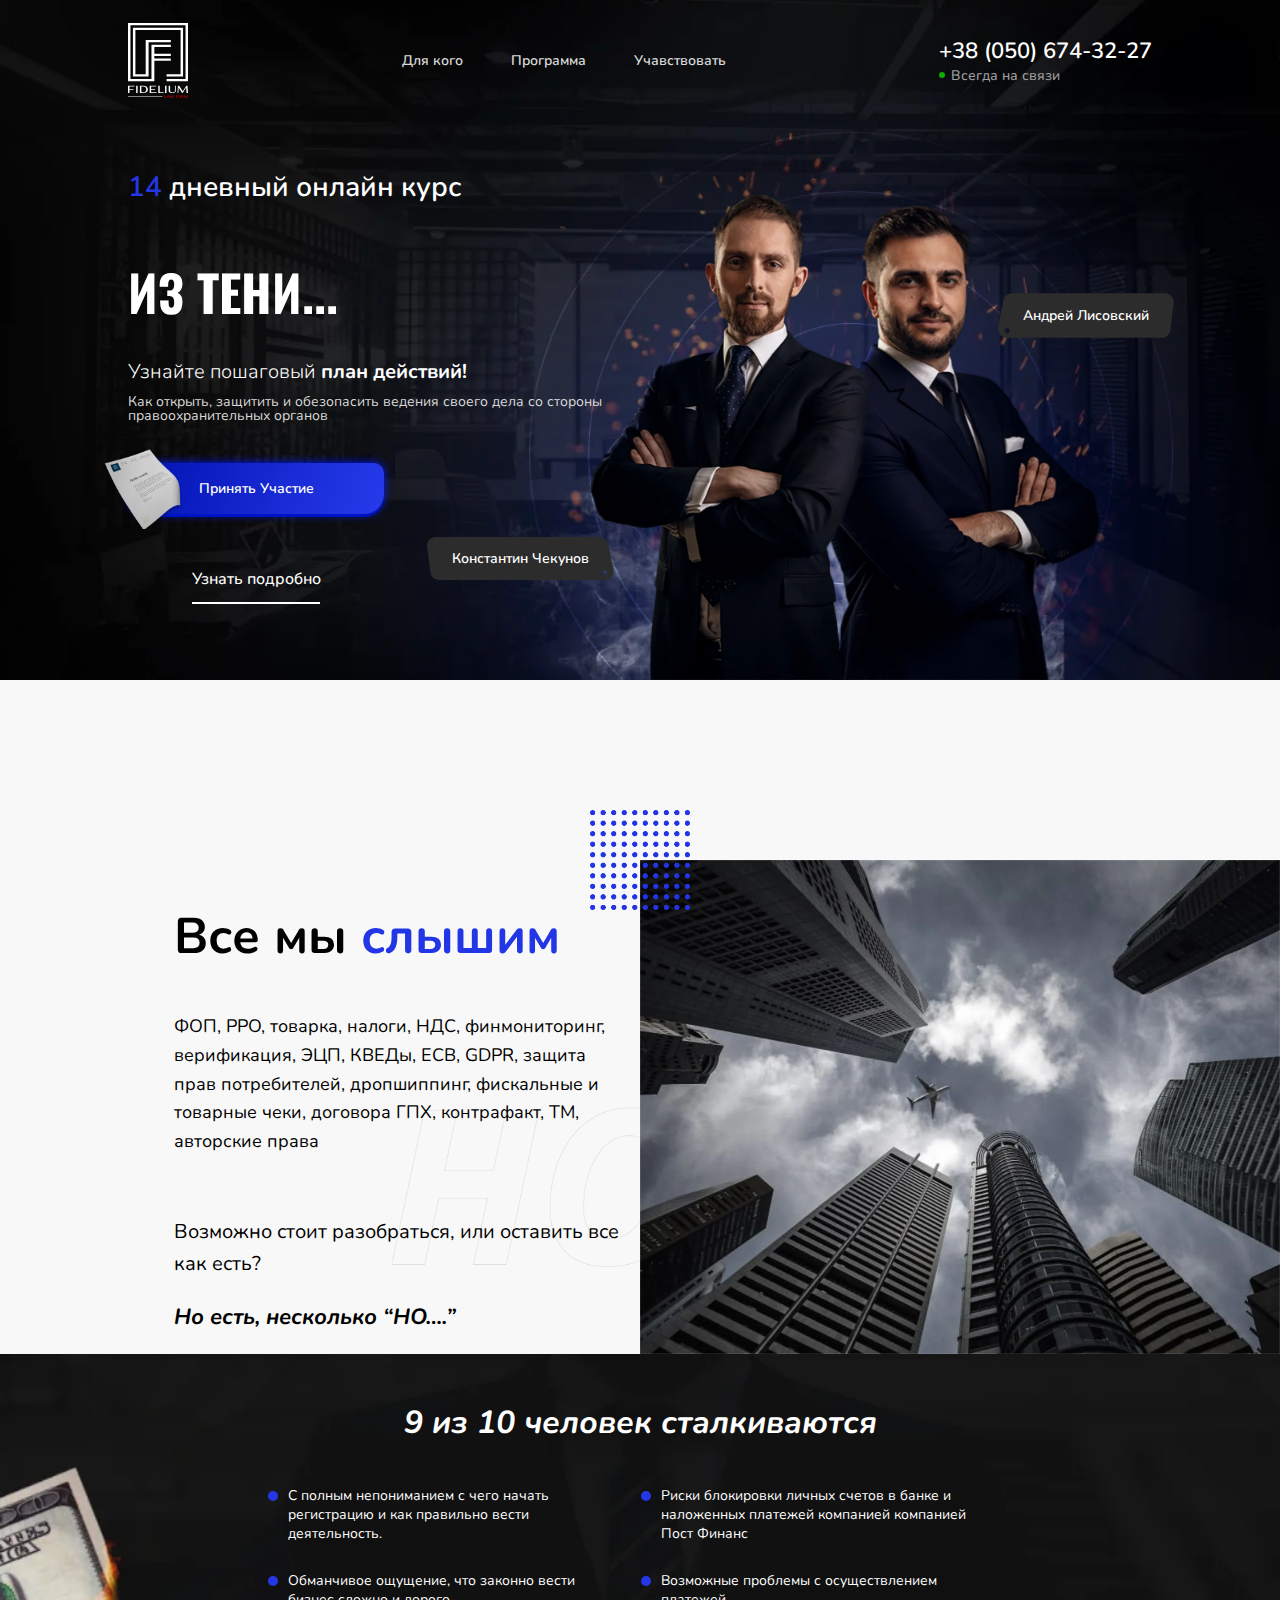
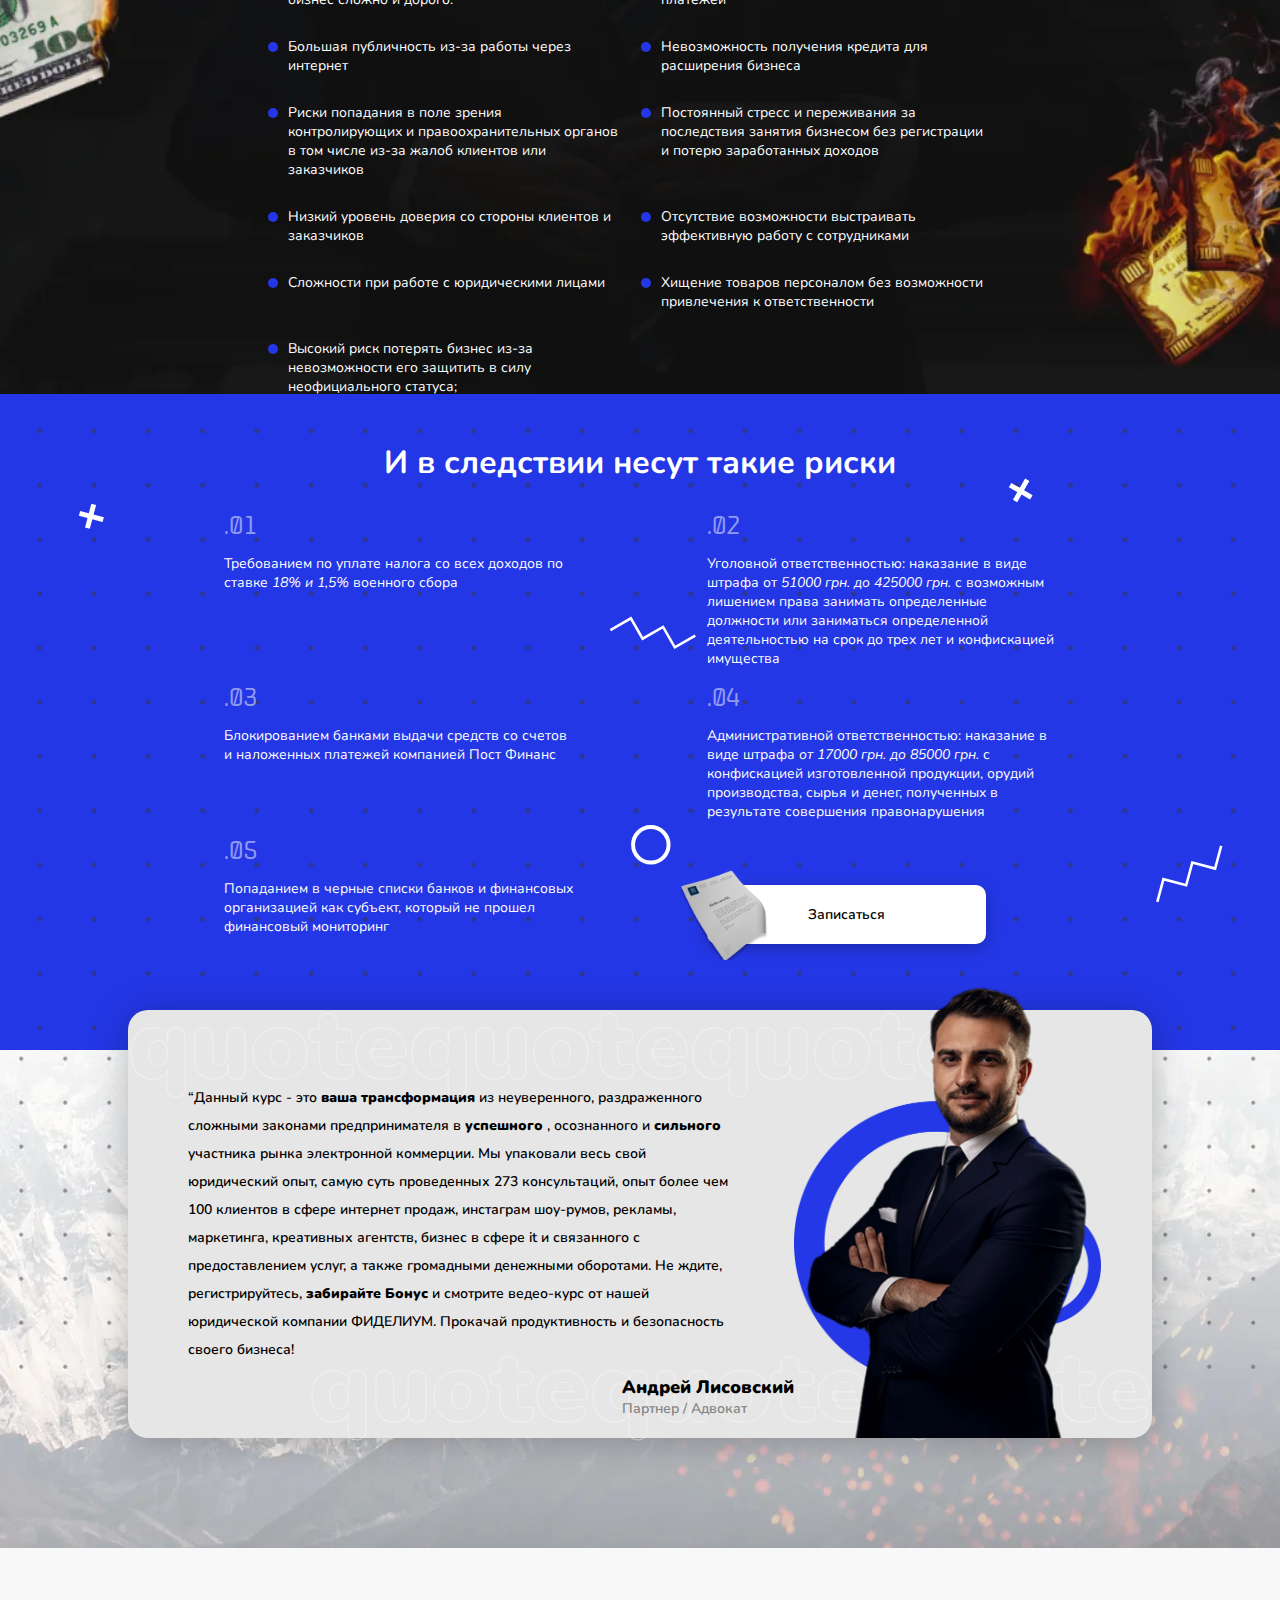
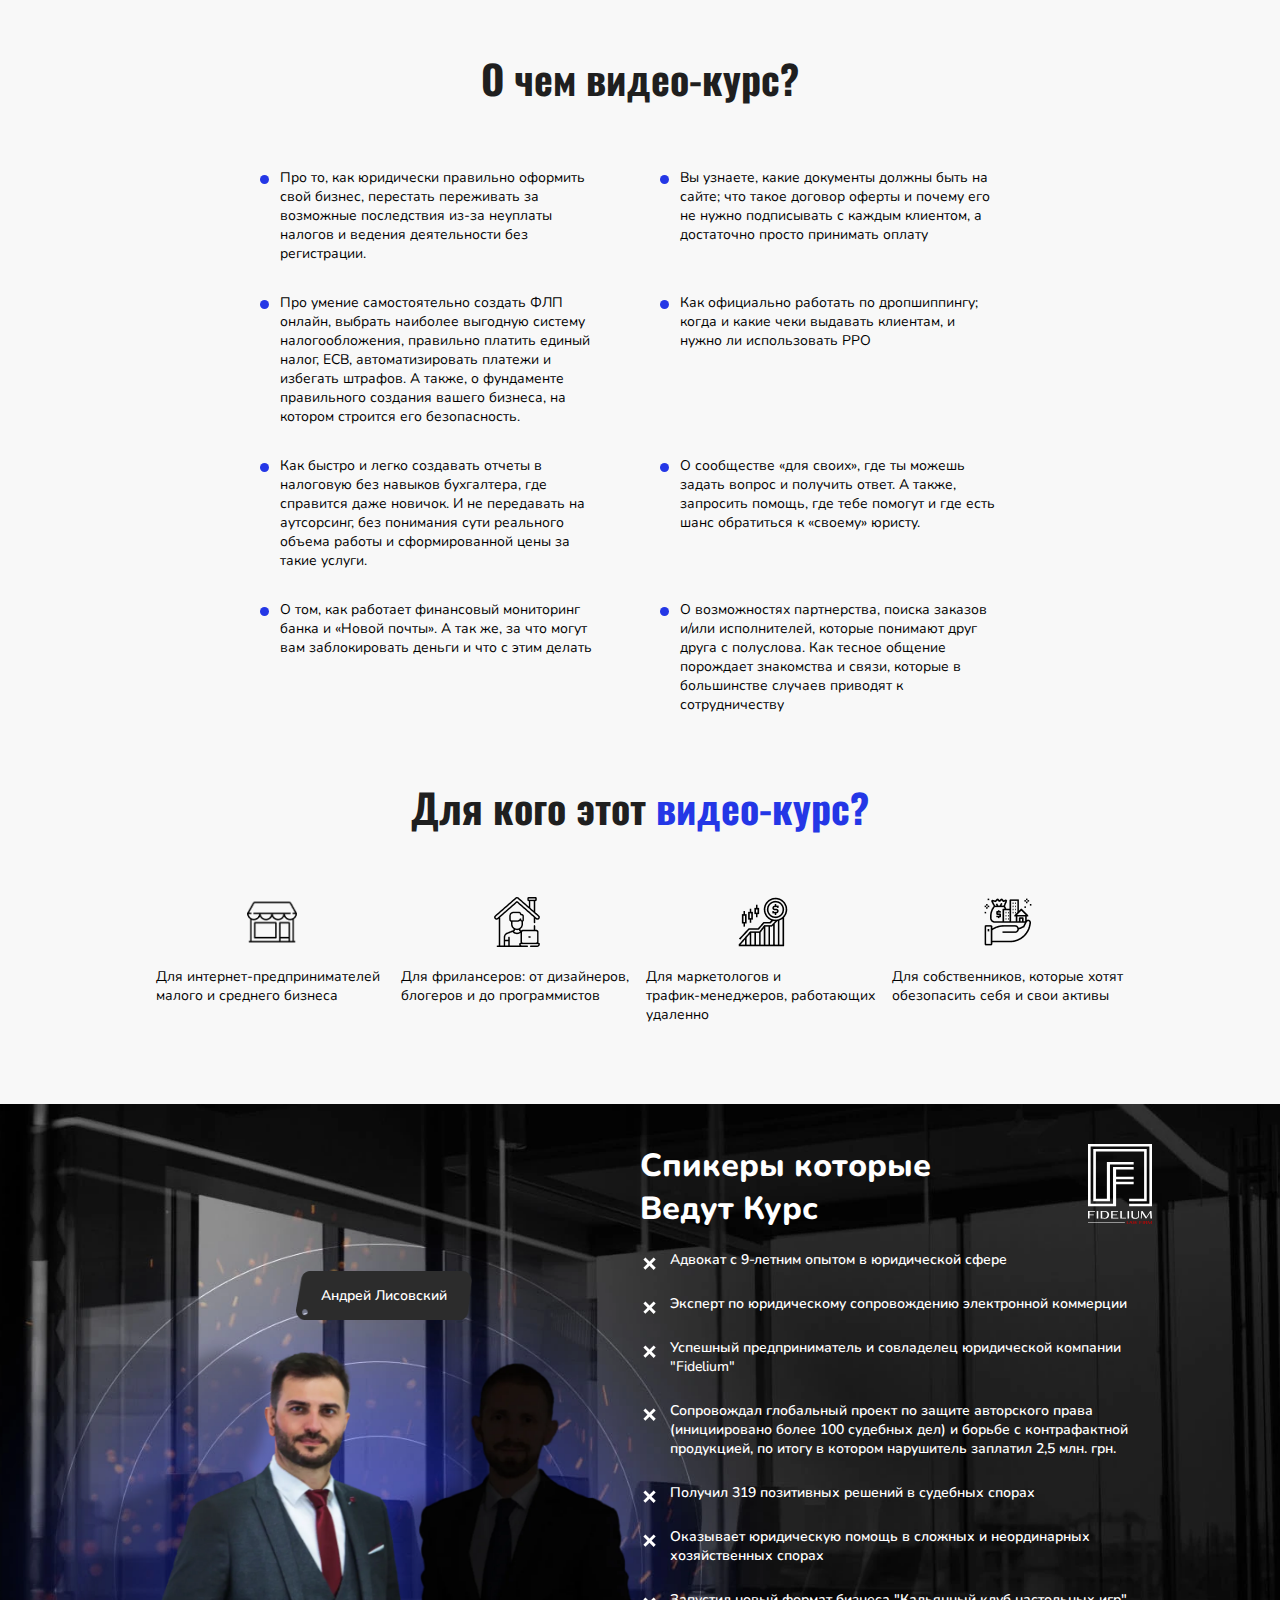
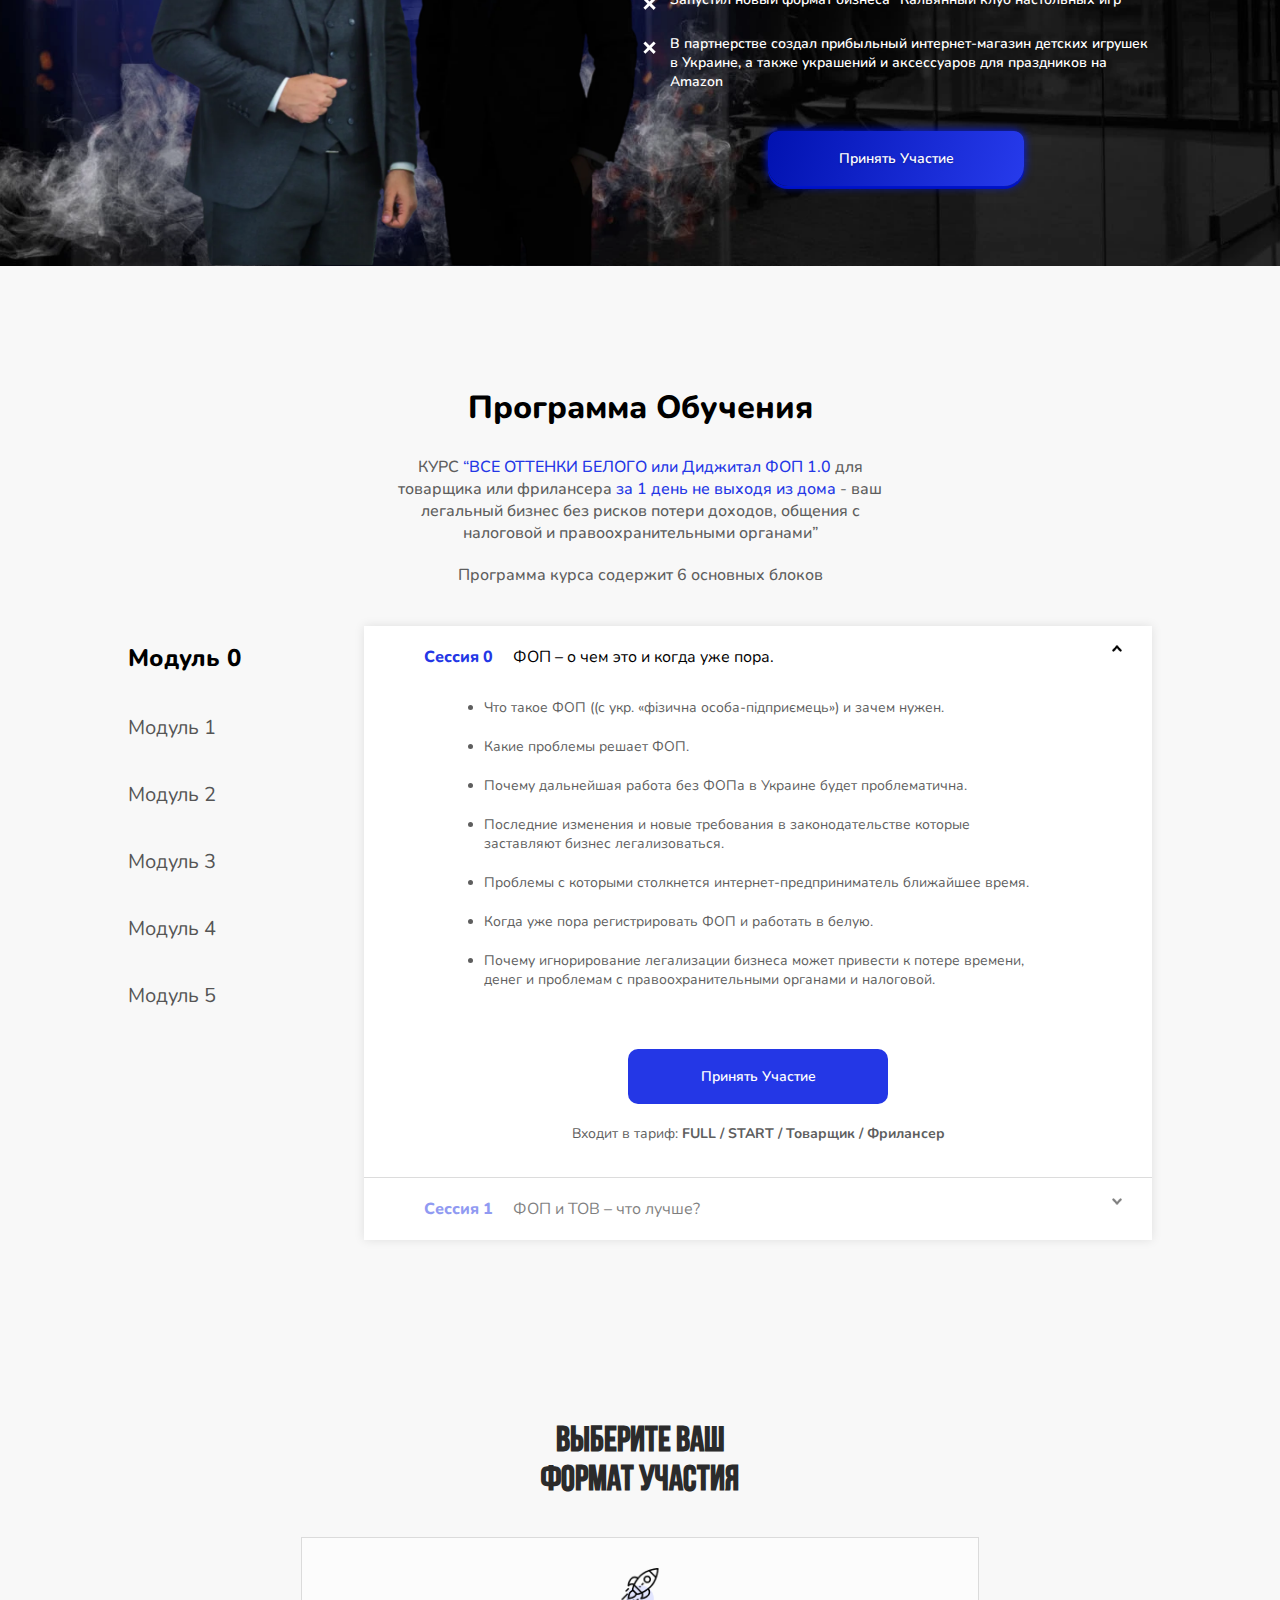
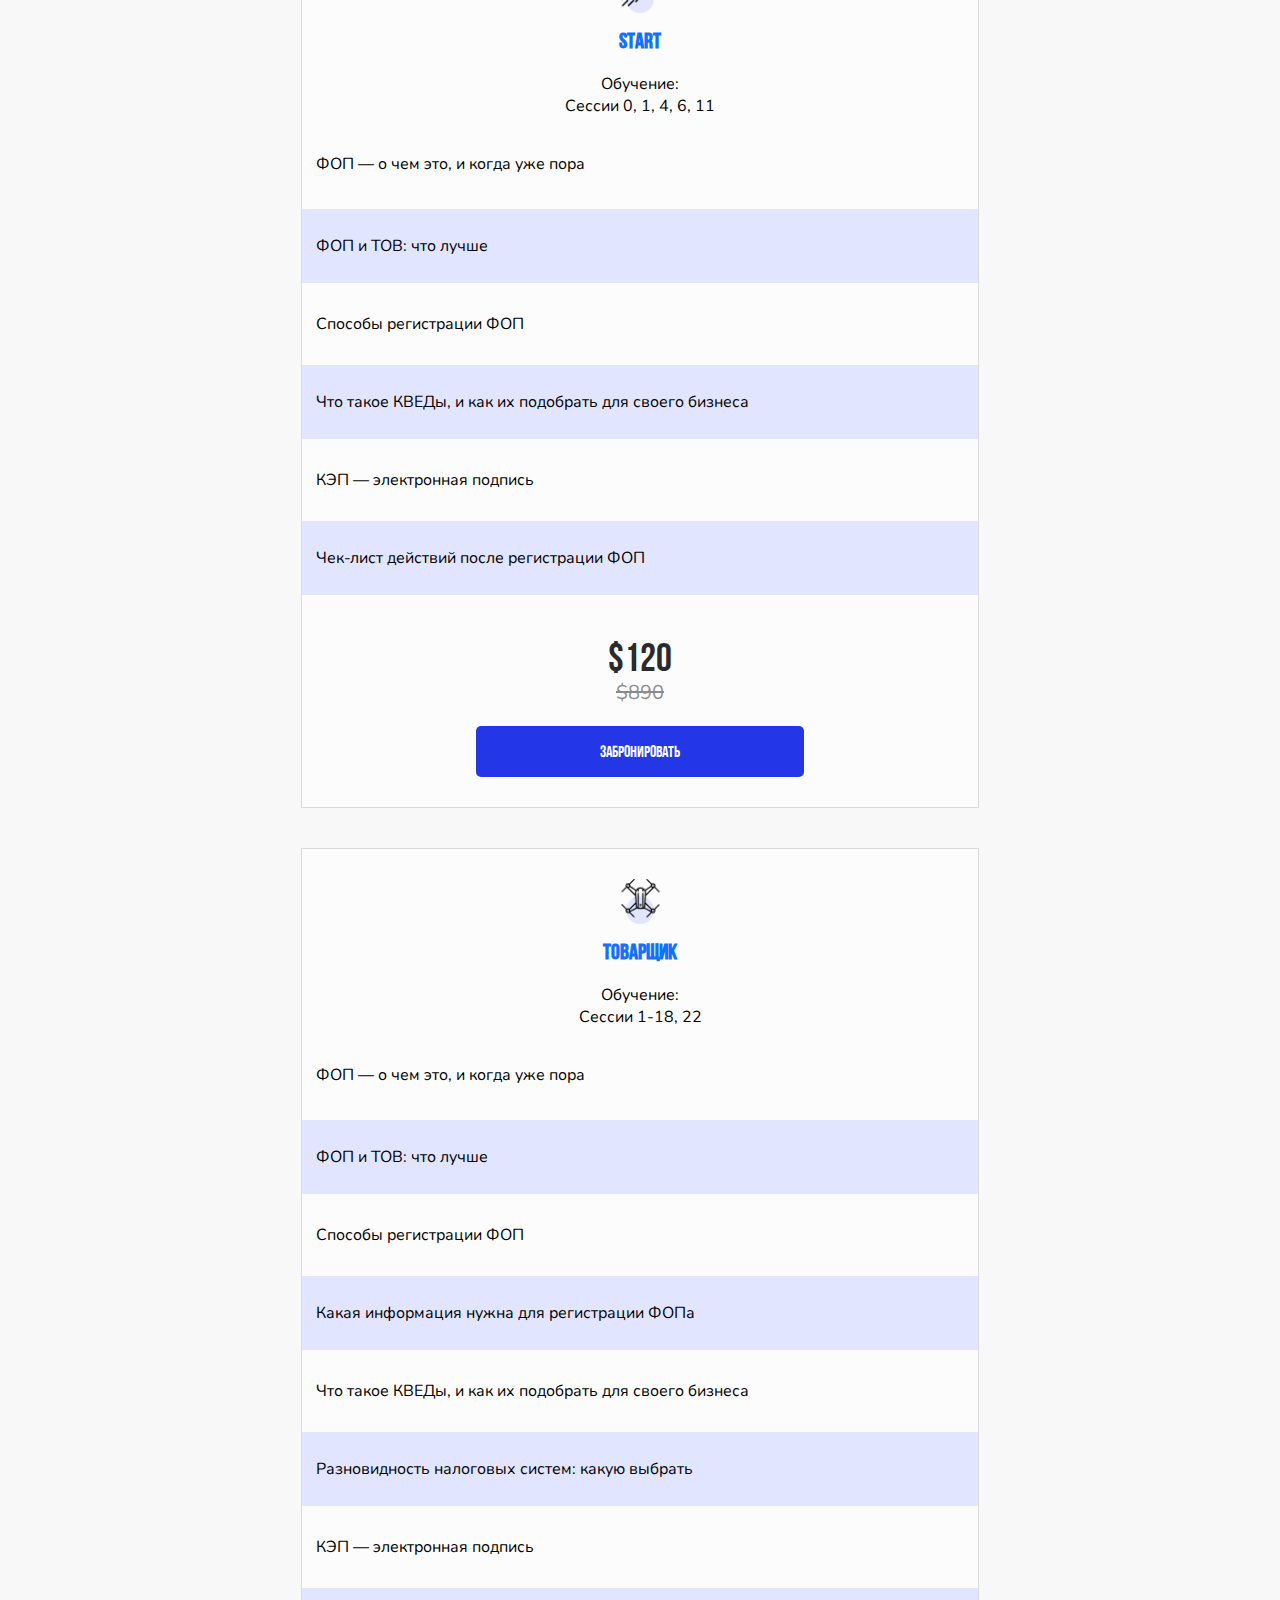
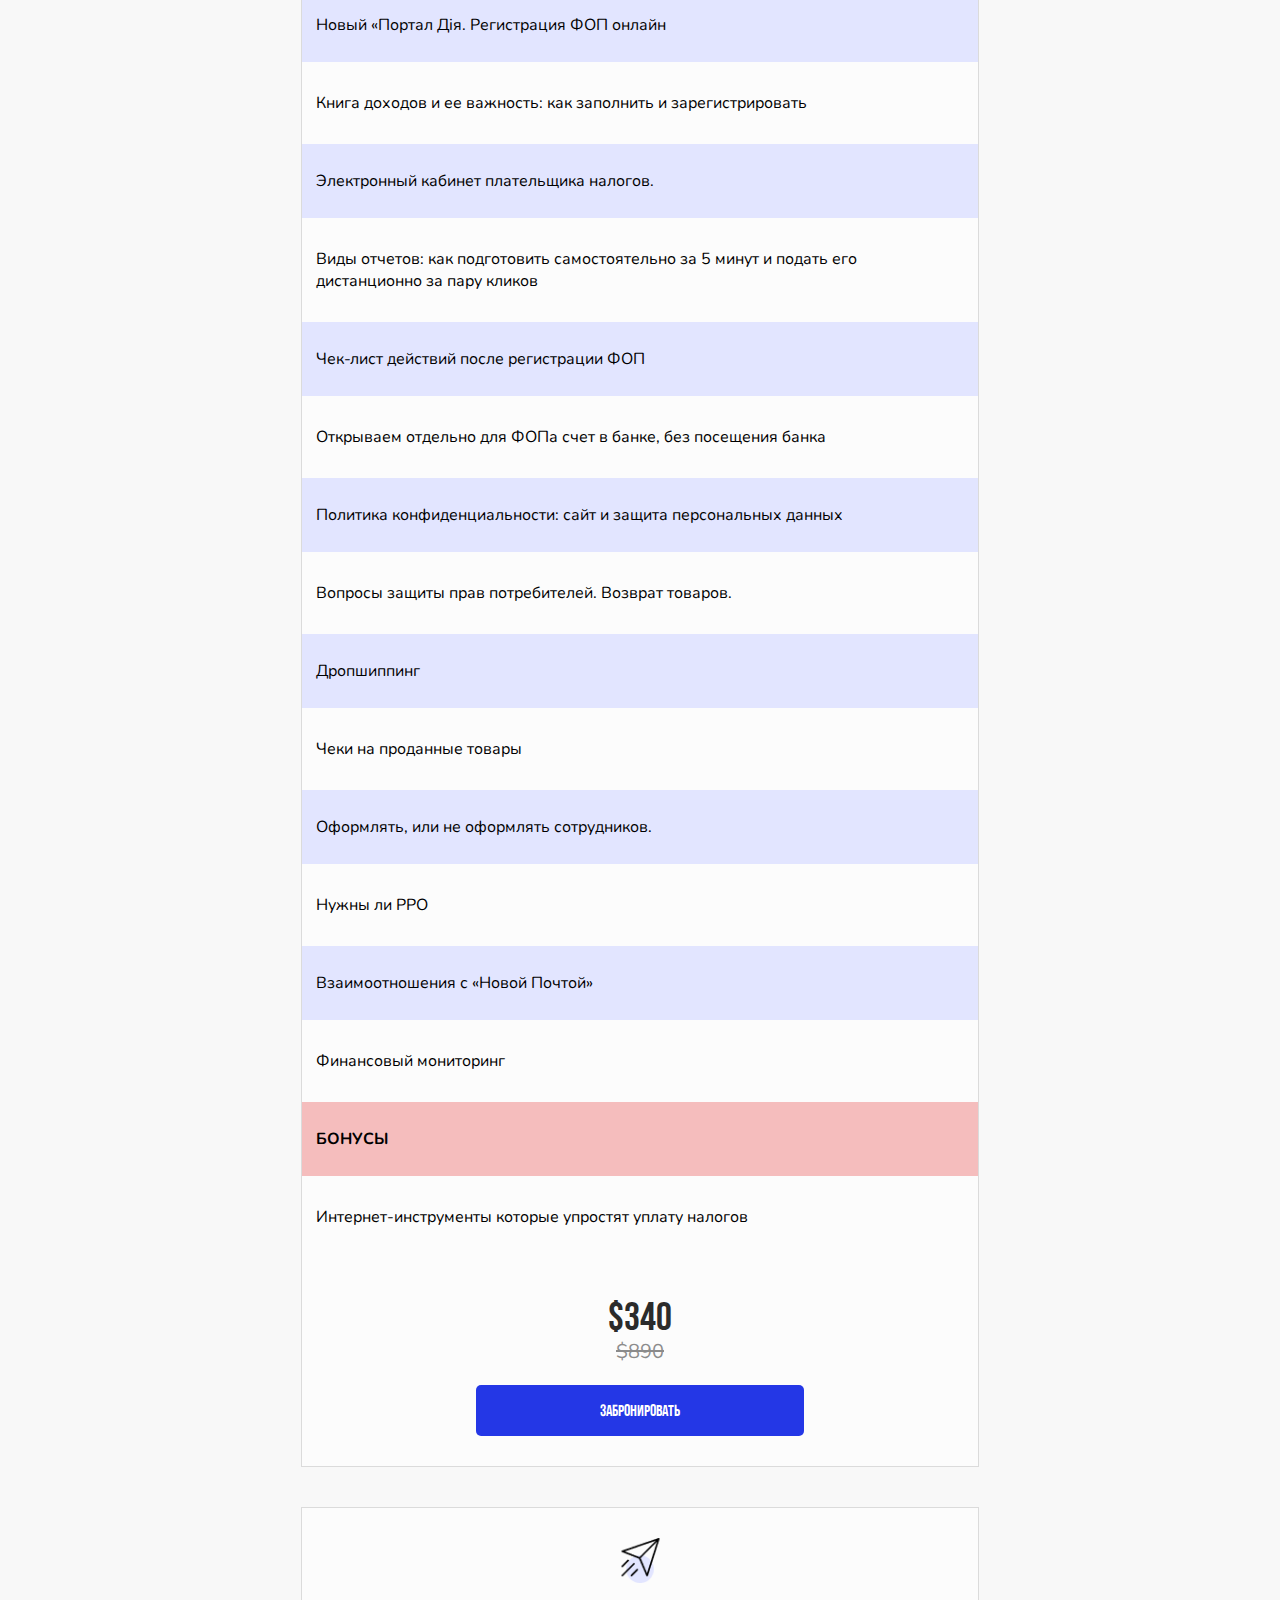
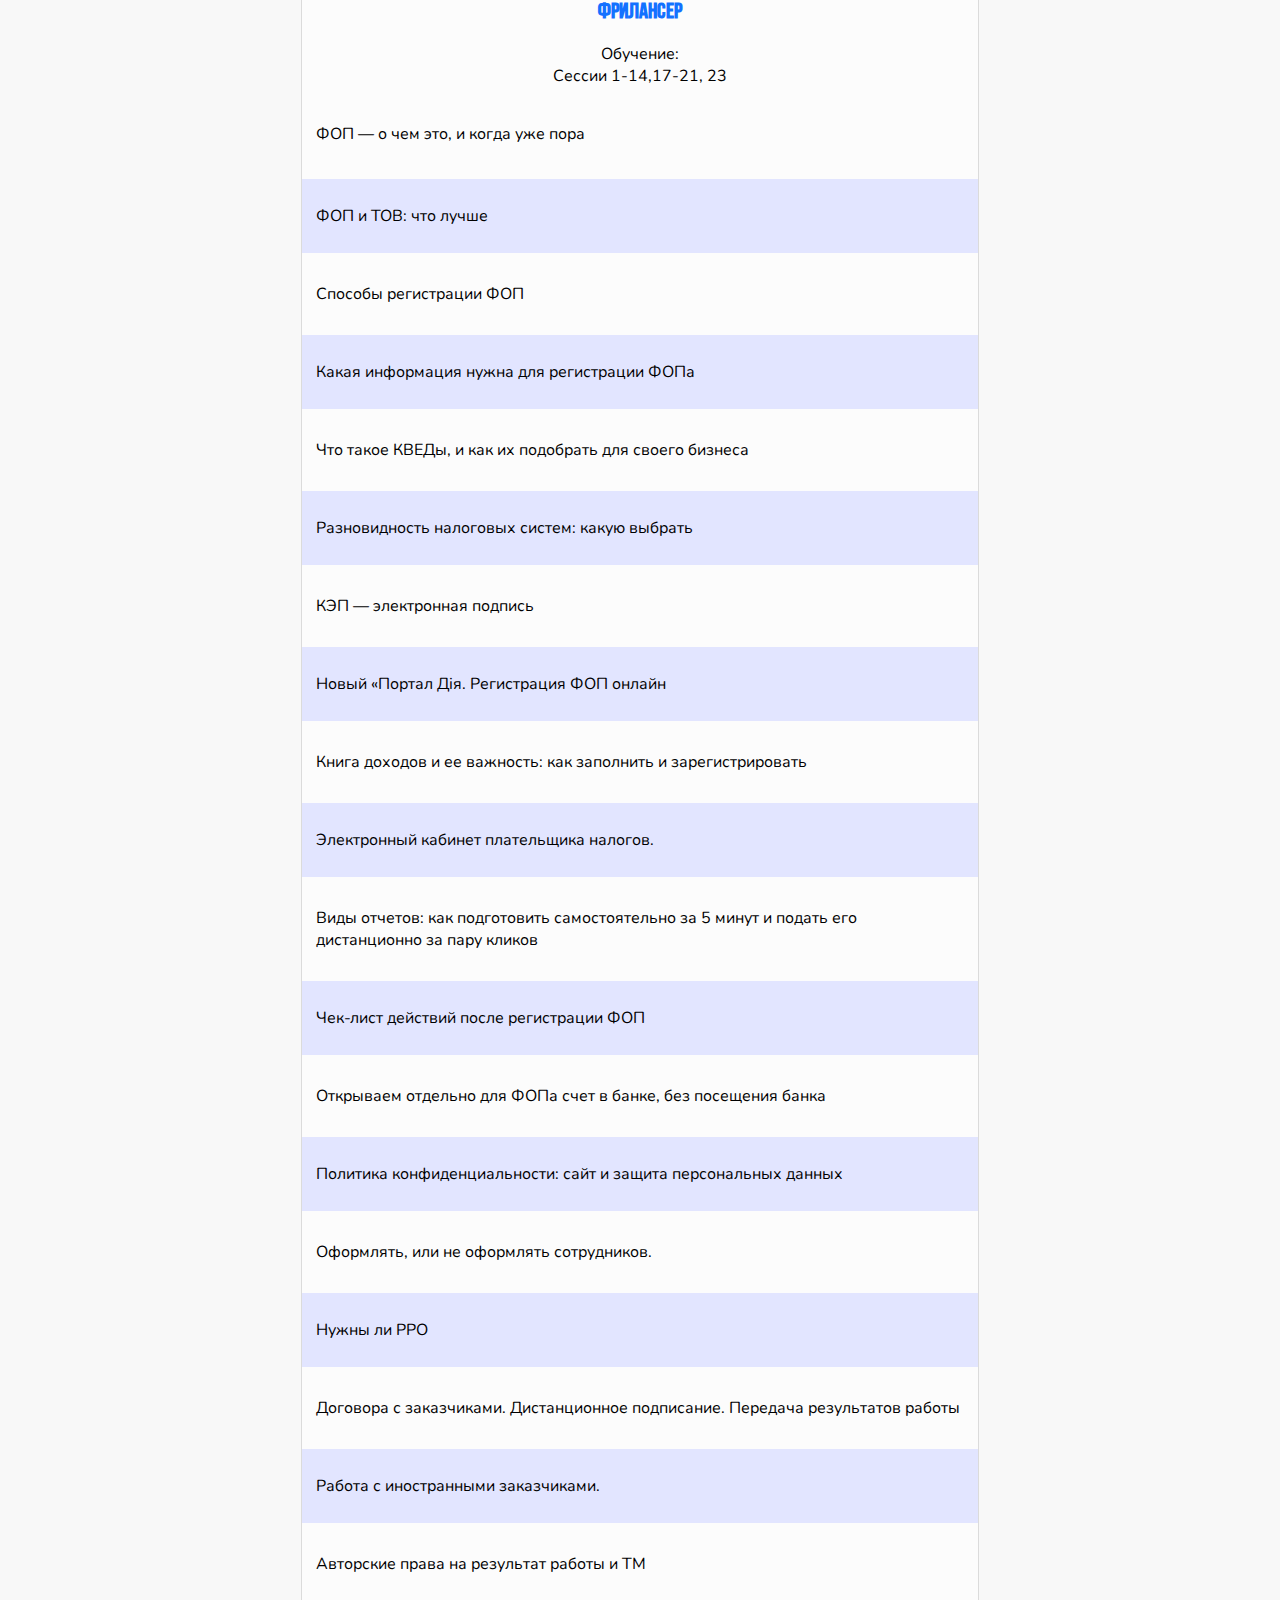
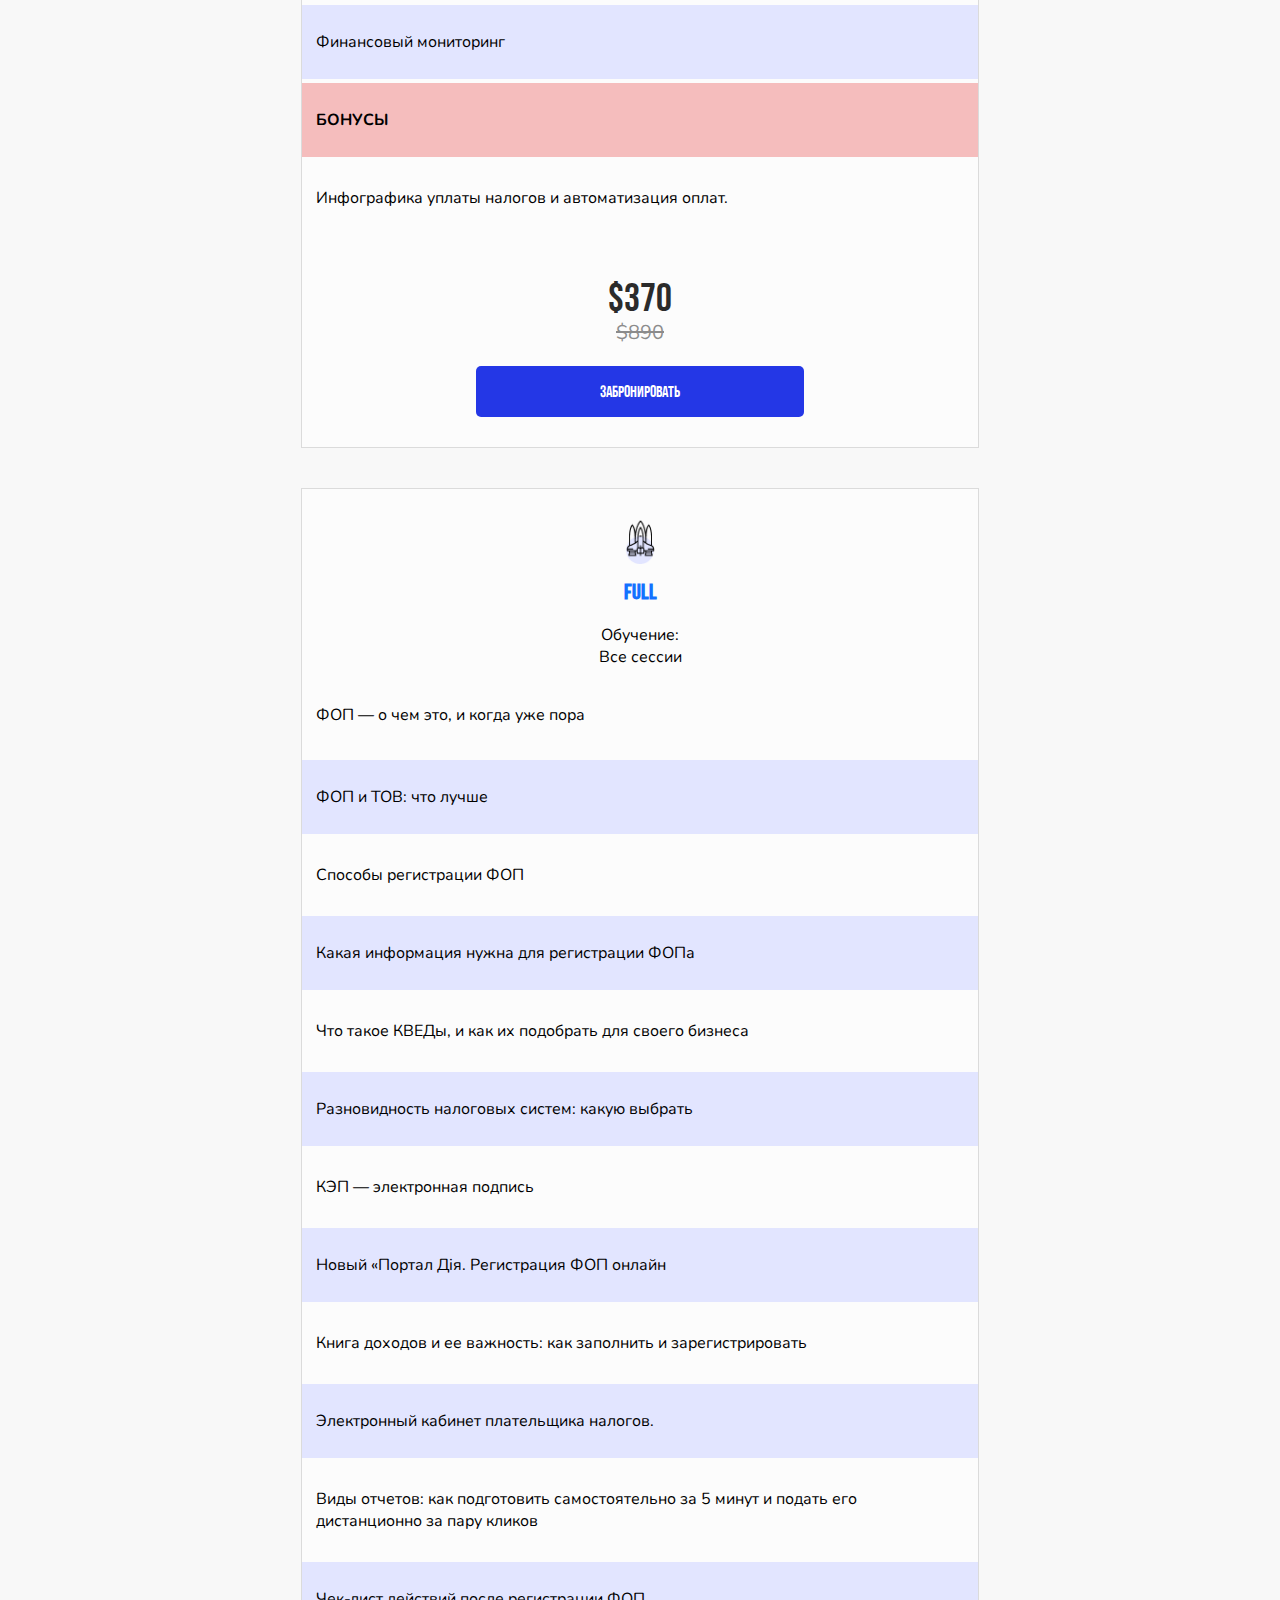
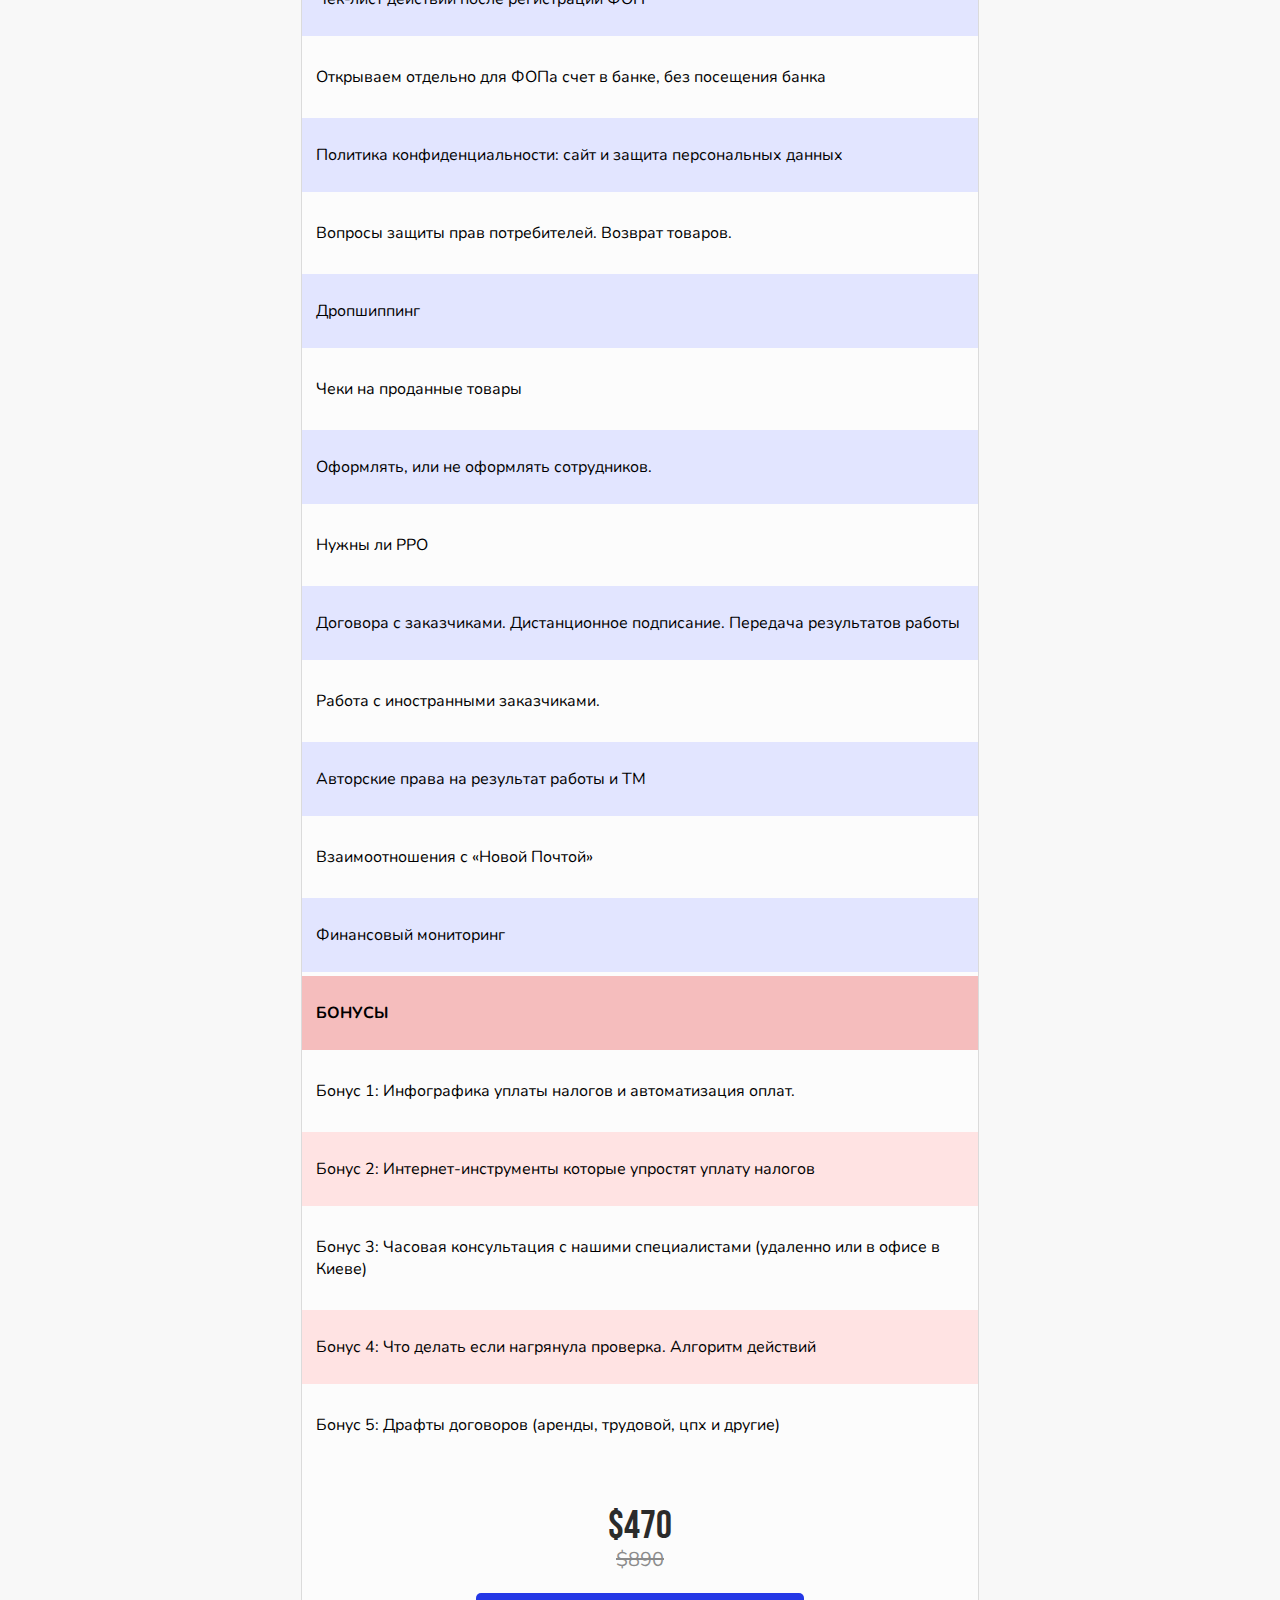
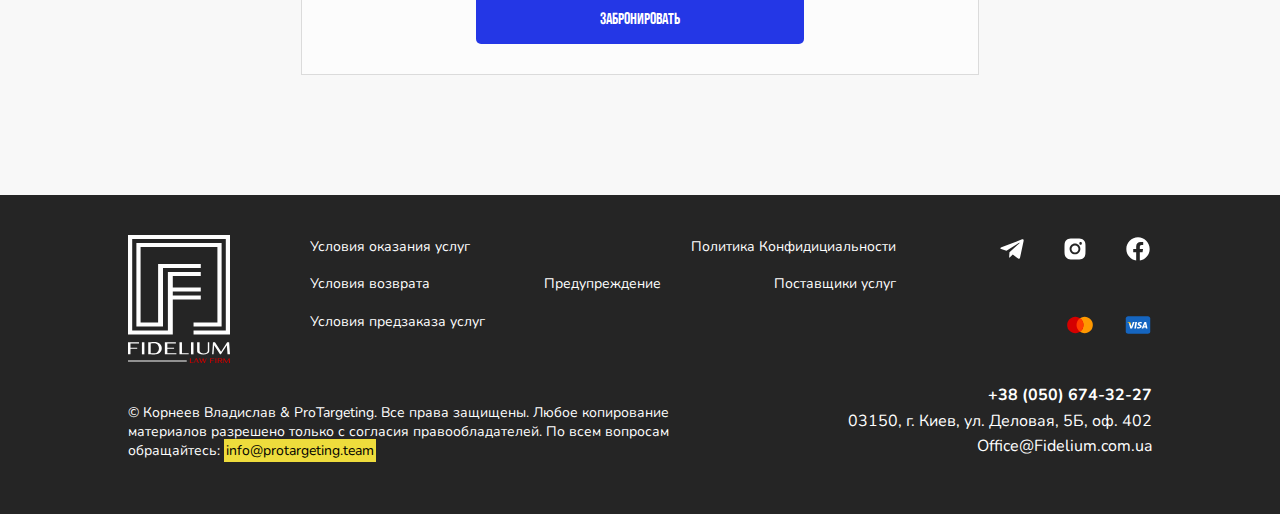
==== commit 86c8671a: "fix footer" ====
--- a/index.html
+++ b/index.html
@@ -5,8 +5,10 @@
     <meta name="viewport" content="width=device-width, initial-scale=1.0" />
     <title>fidelium</title>
     <link rel="stylesheet" href="css/style.css" />
+    <link rel="stylesheet" href="css/module.css" />
     <link rel="stylesheet" href="css/media.css" />
-
+    <link rel="stylesheet" href="css/tariff.css" />
+    <link rel="stylesheet" href="css/intlTelInput.css" />
 
     <link
       href="https://fonts.googleapis.com/css2?family=Offside&display=swap"
@@ -2524,9 +2526,6 @@
       </div>
     </div>
 
-    <link rel="stylesheet" href="css/module.css" />
-    <link rel="stylesheet" href="css/intlTelInput.css" />
-    <link rel="stylesheet" href="css/tariff.css" />
     <script src="js/jqvery.js"></script>
     <script src="js/modal.js"></script>
     <script src="js/menu.js"></script>
--- a/css/media.css
+++ b/css/media.css
@@ -241,9 +241,8 @@
     width: 18px;
     height: 18px;
     transform: translateY(0);
-  }
-  .footer-text,
-  .footer-list__item a .social-link__item,
+  } 
+  .social-link__item,
   .footer-card__item {
     width: 28px;
     height: 28px;
@@ -902,6 +901,7 @@
     justify-content: center;
   }
   .footer-list__item {
+    text-align: center;
     margin-bottom: 15px;
   }
   .footer-contacts {
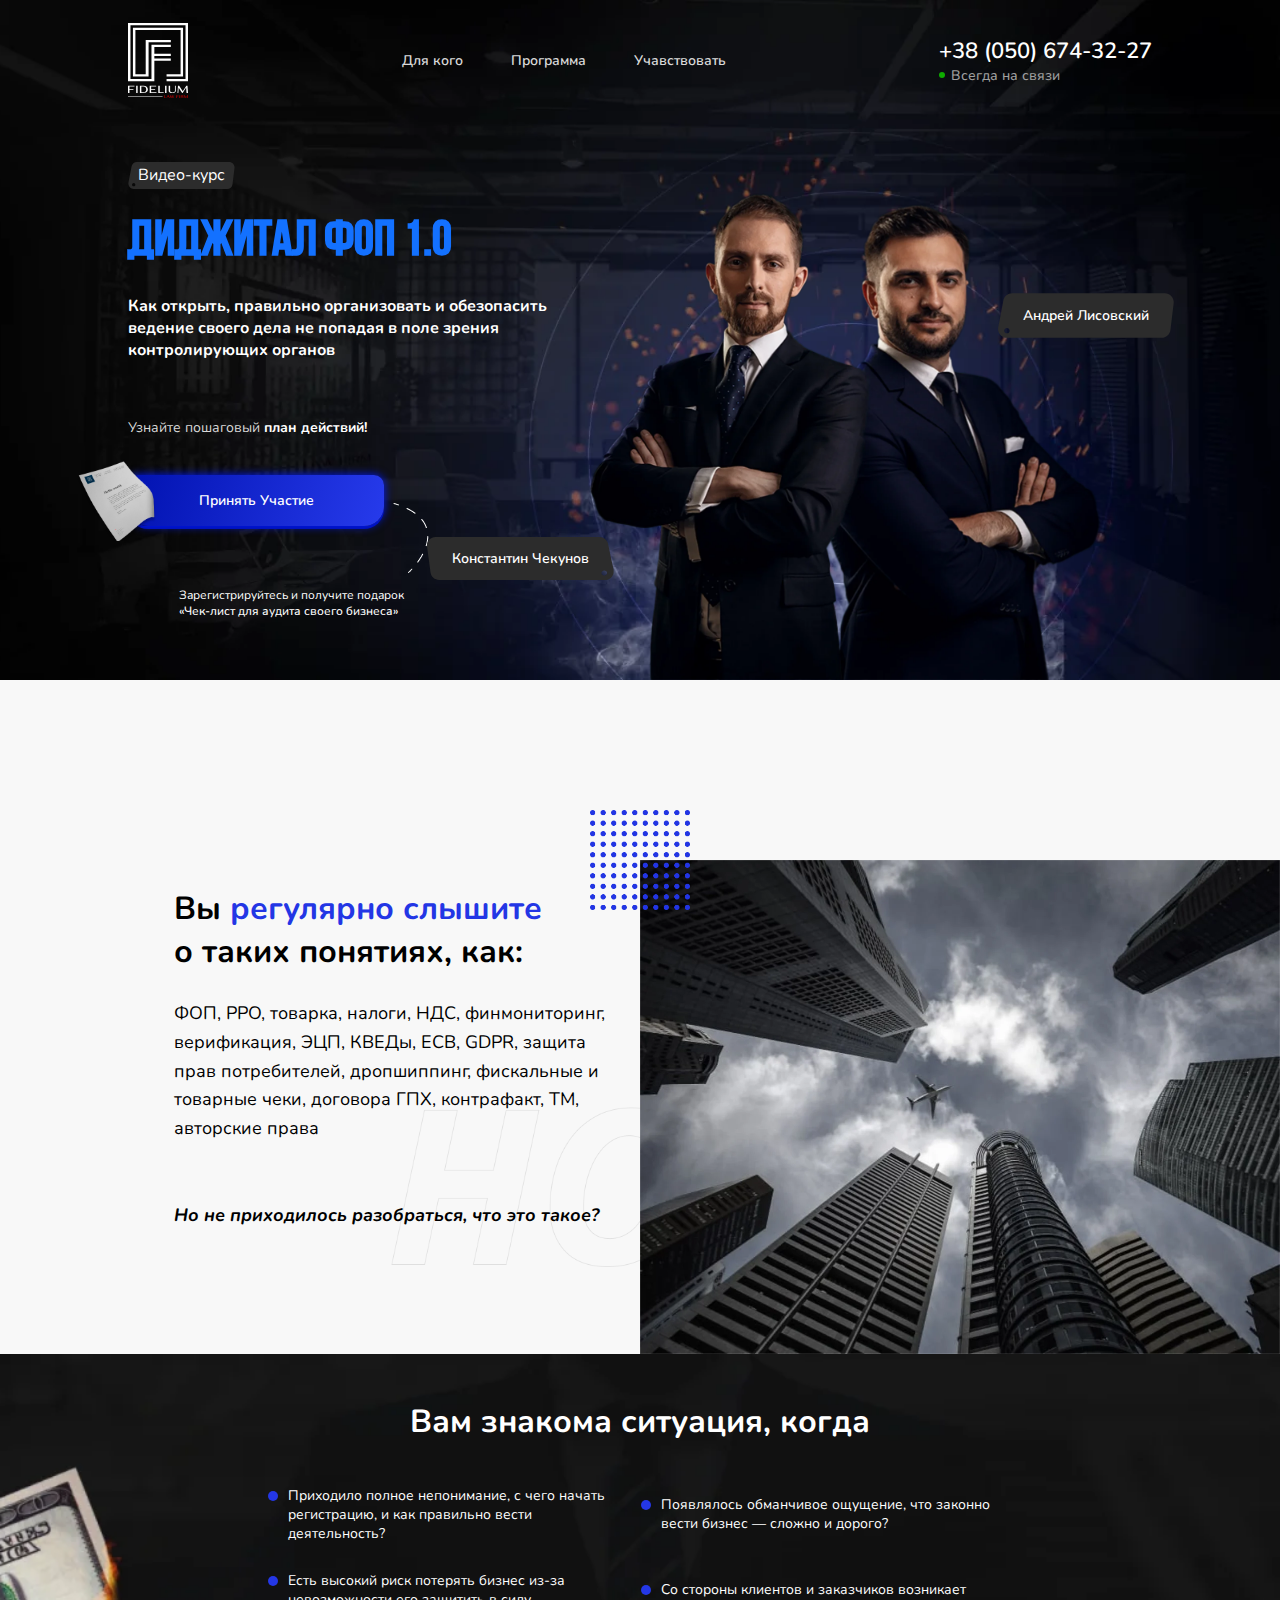
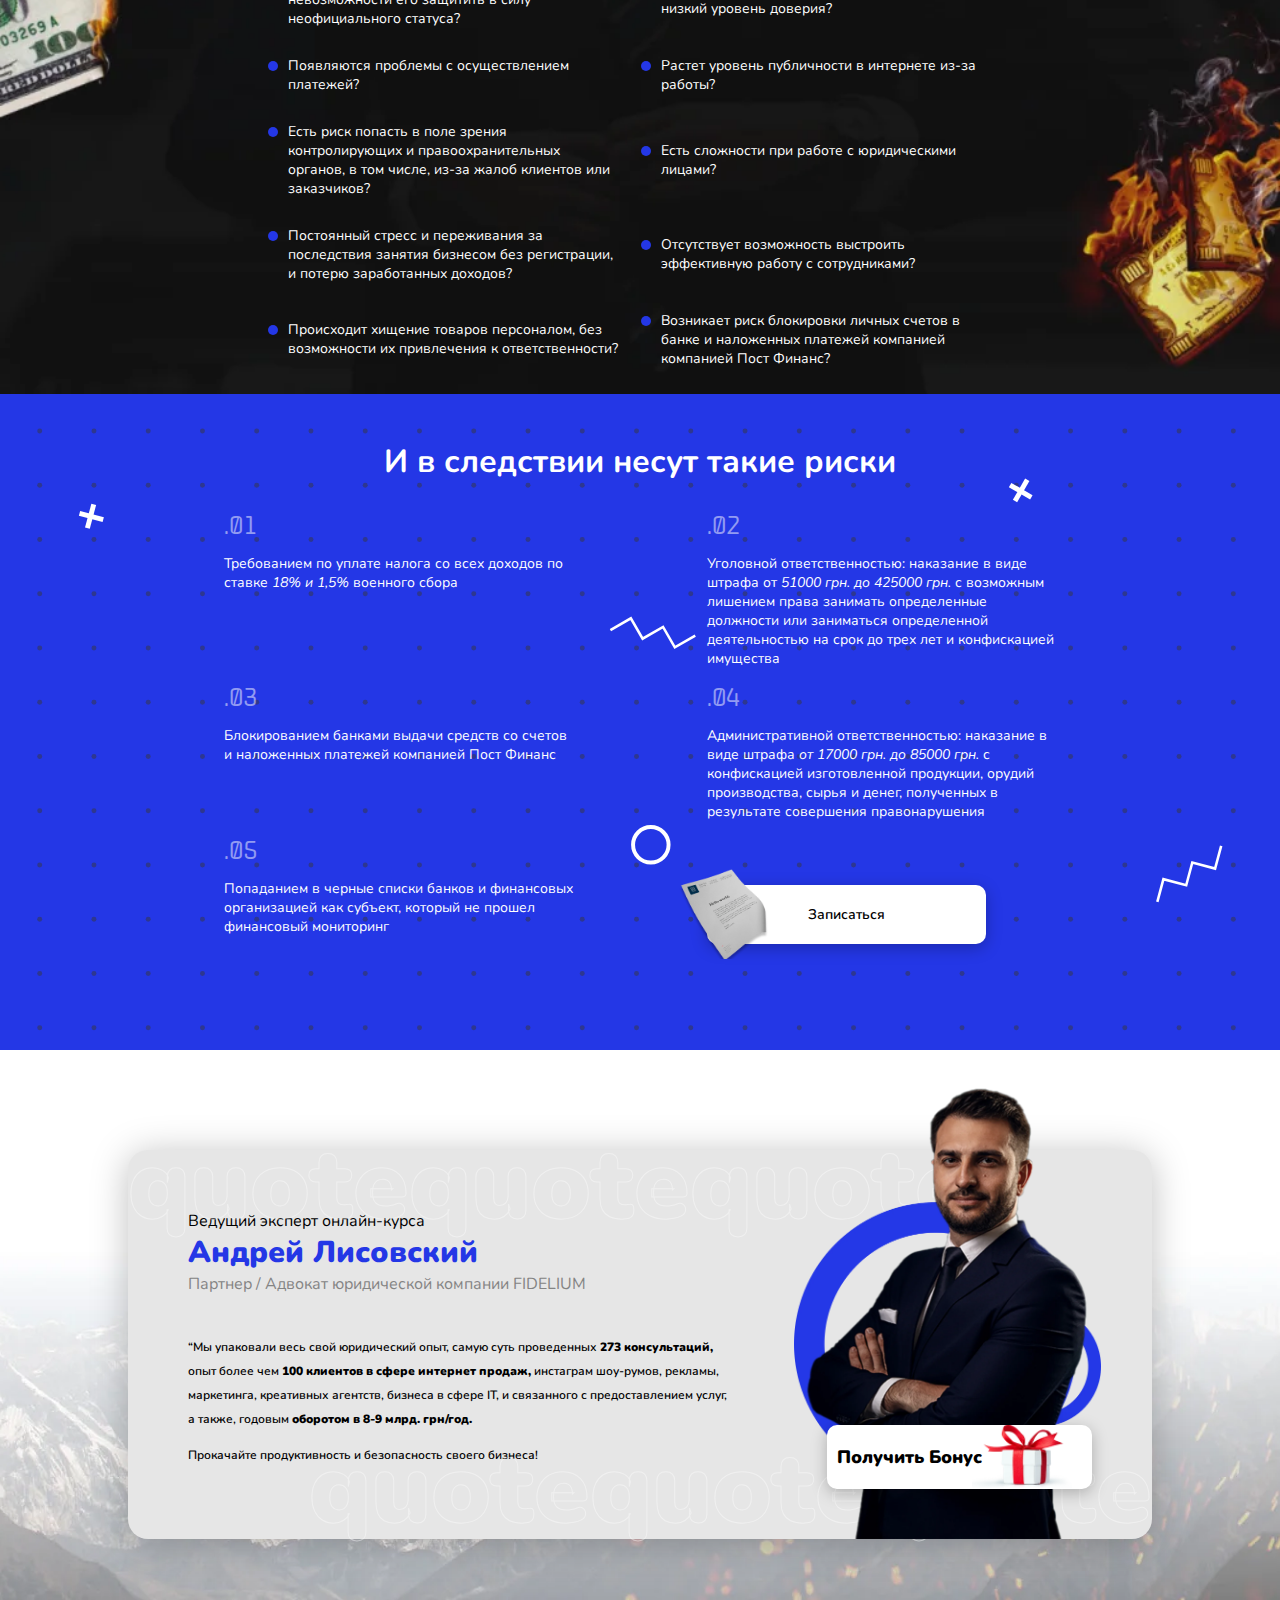
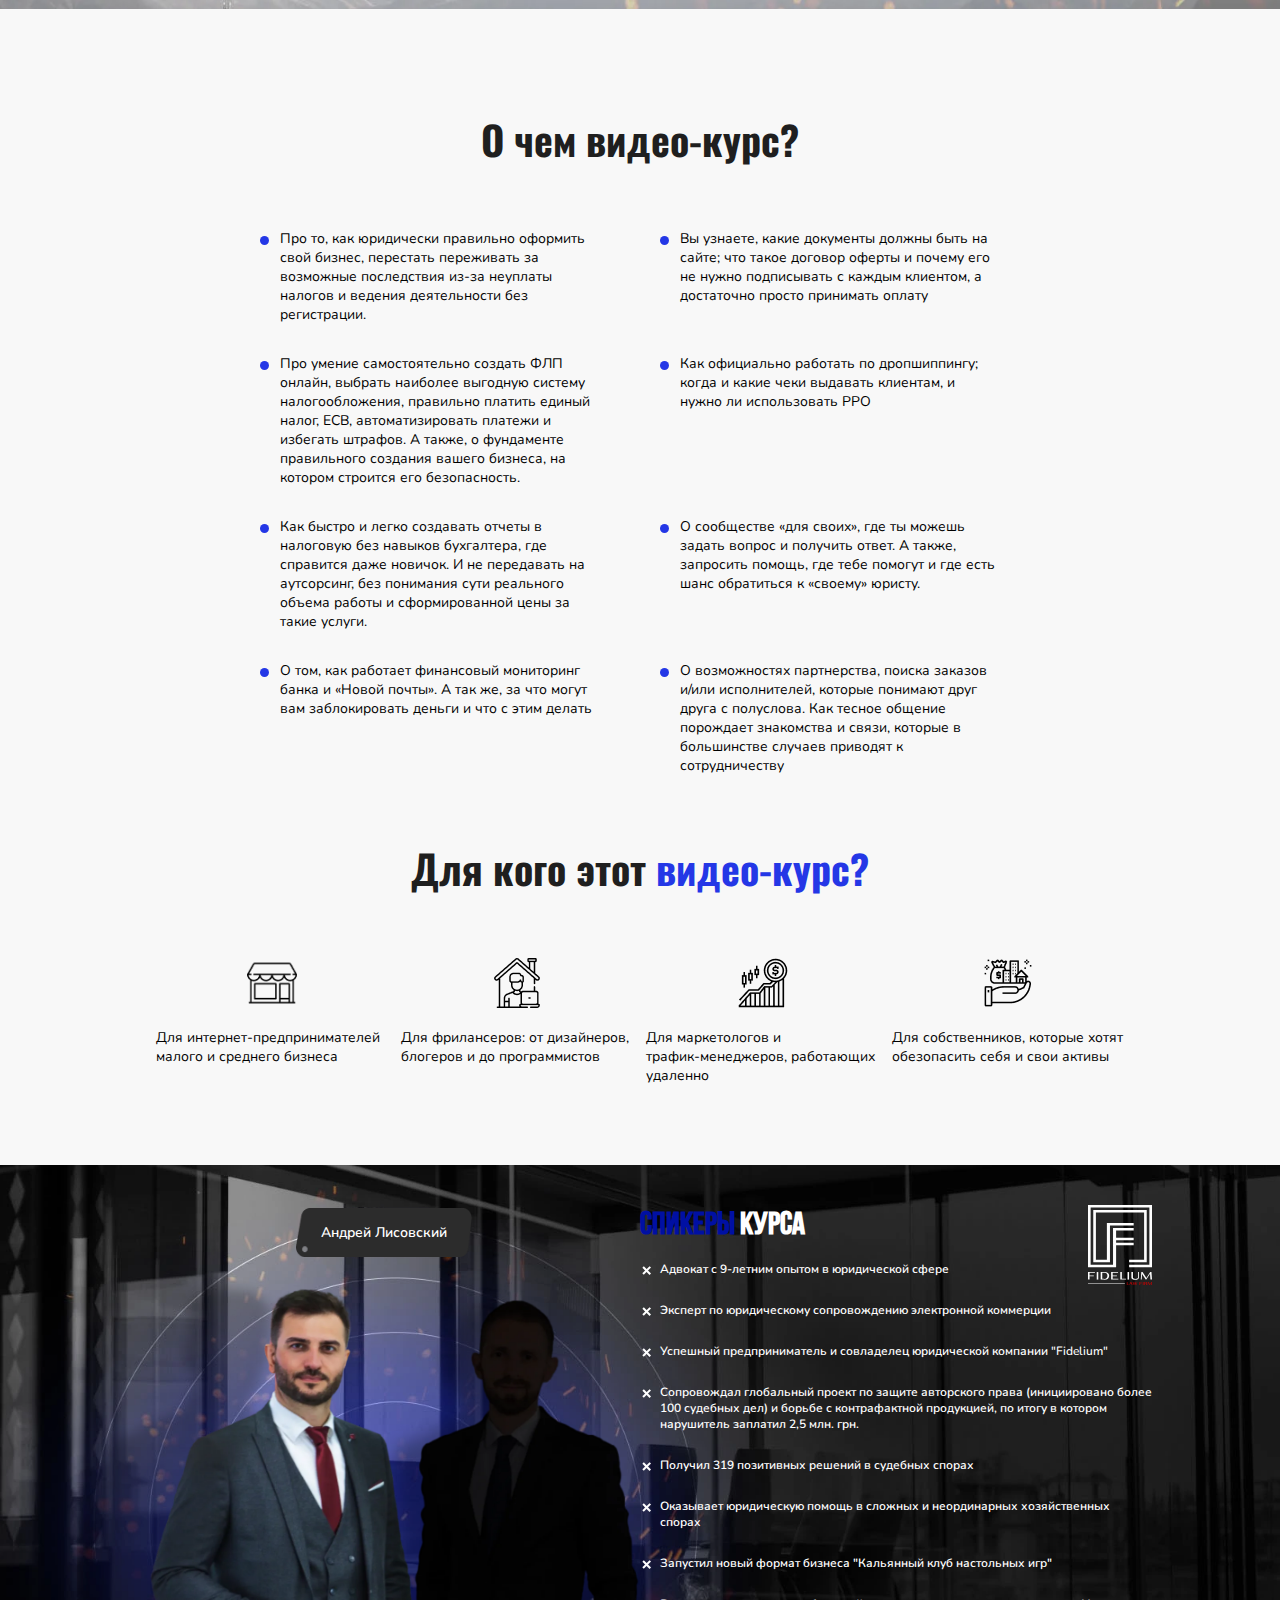
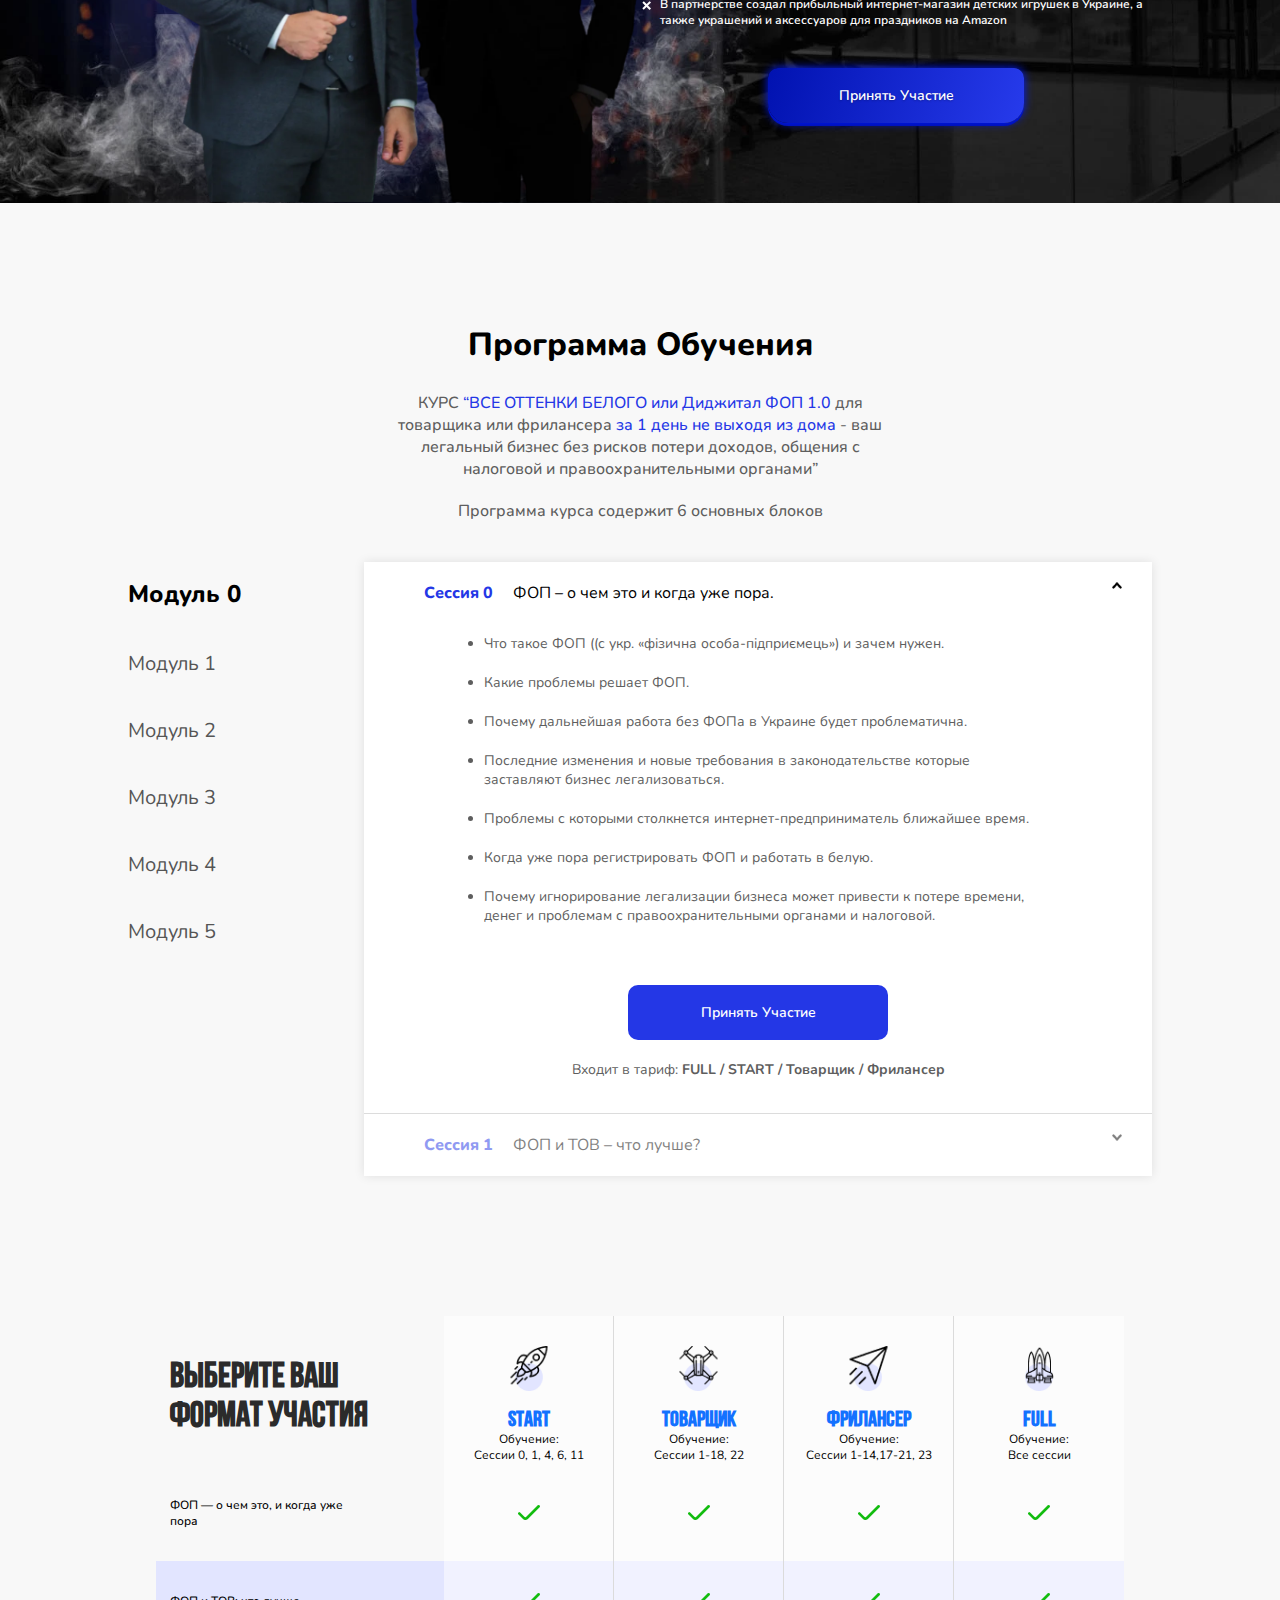
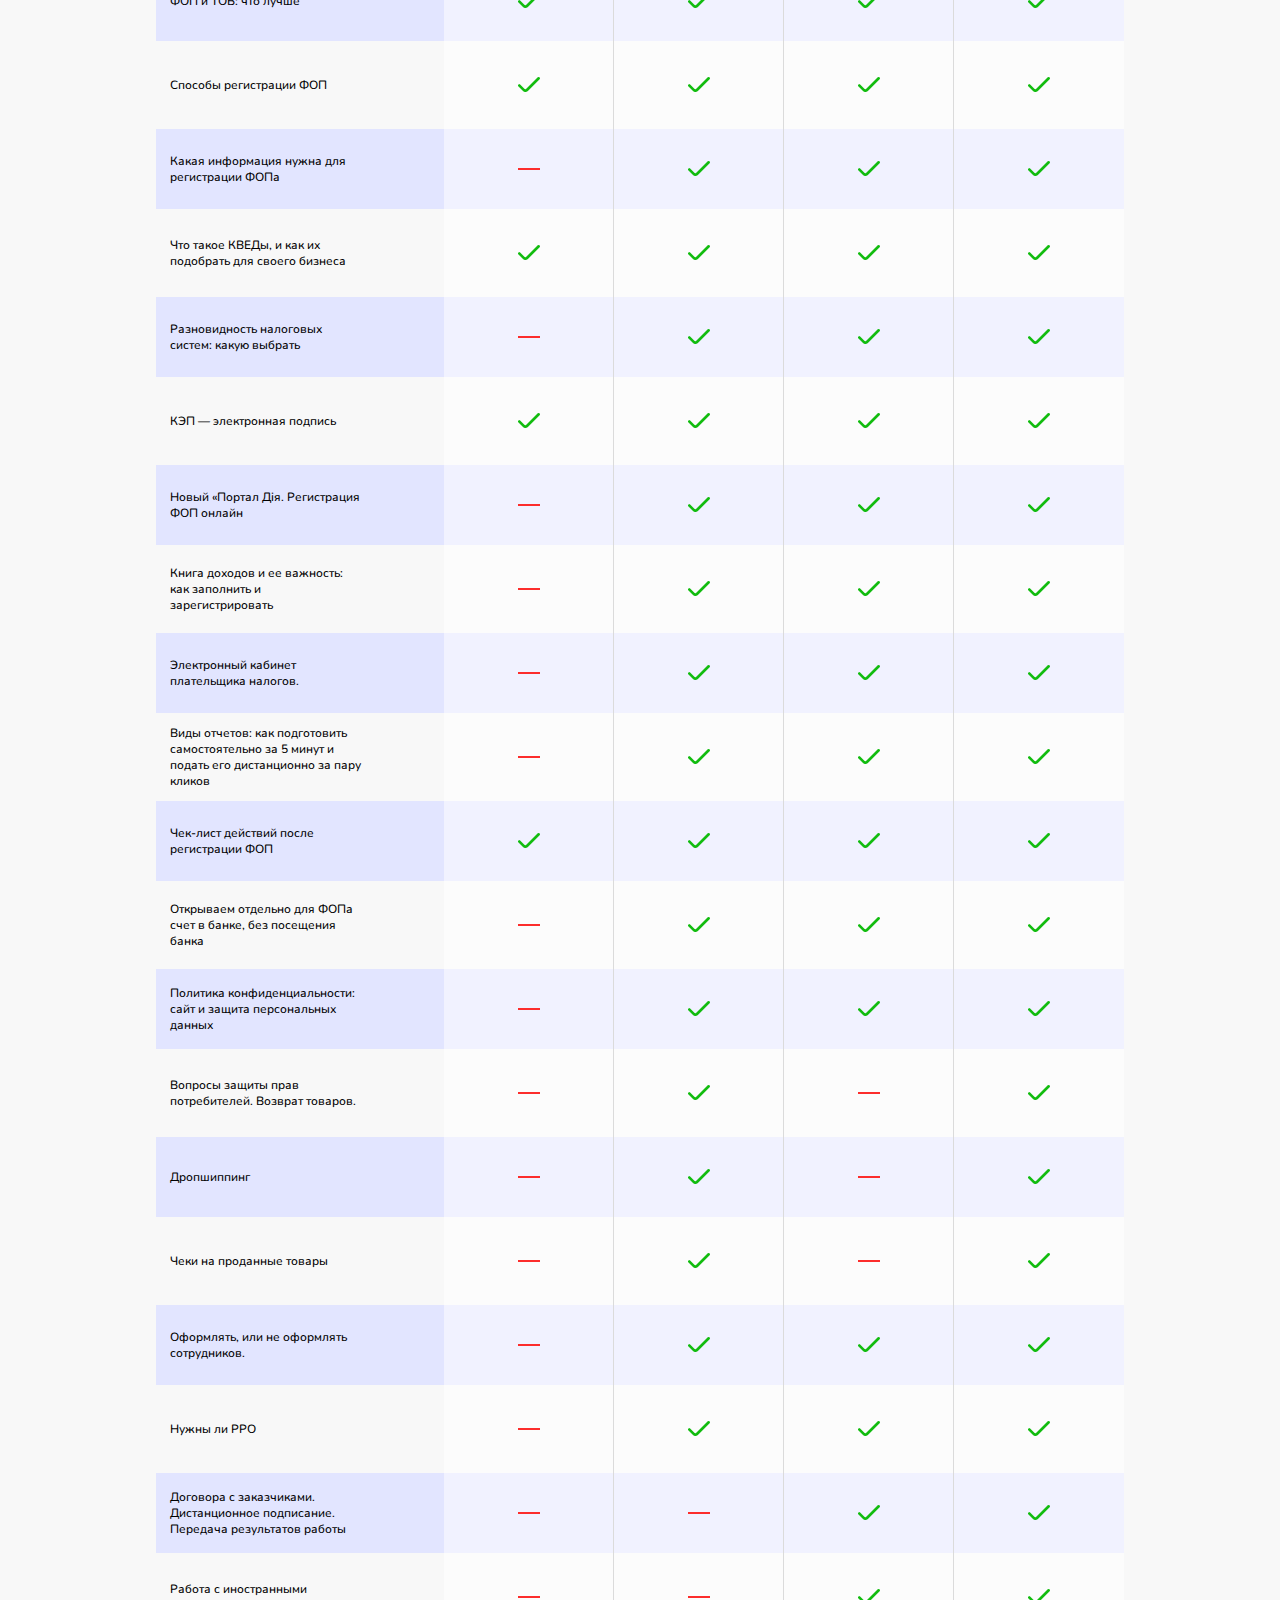
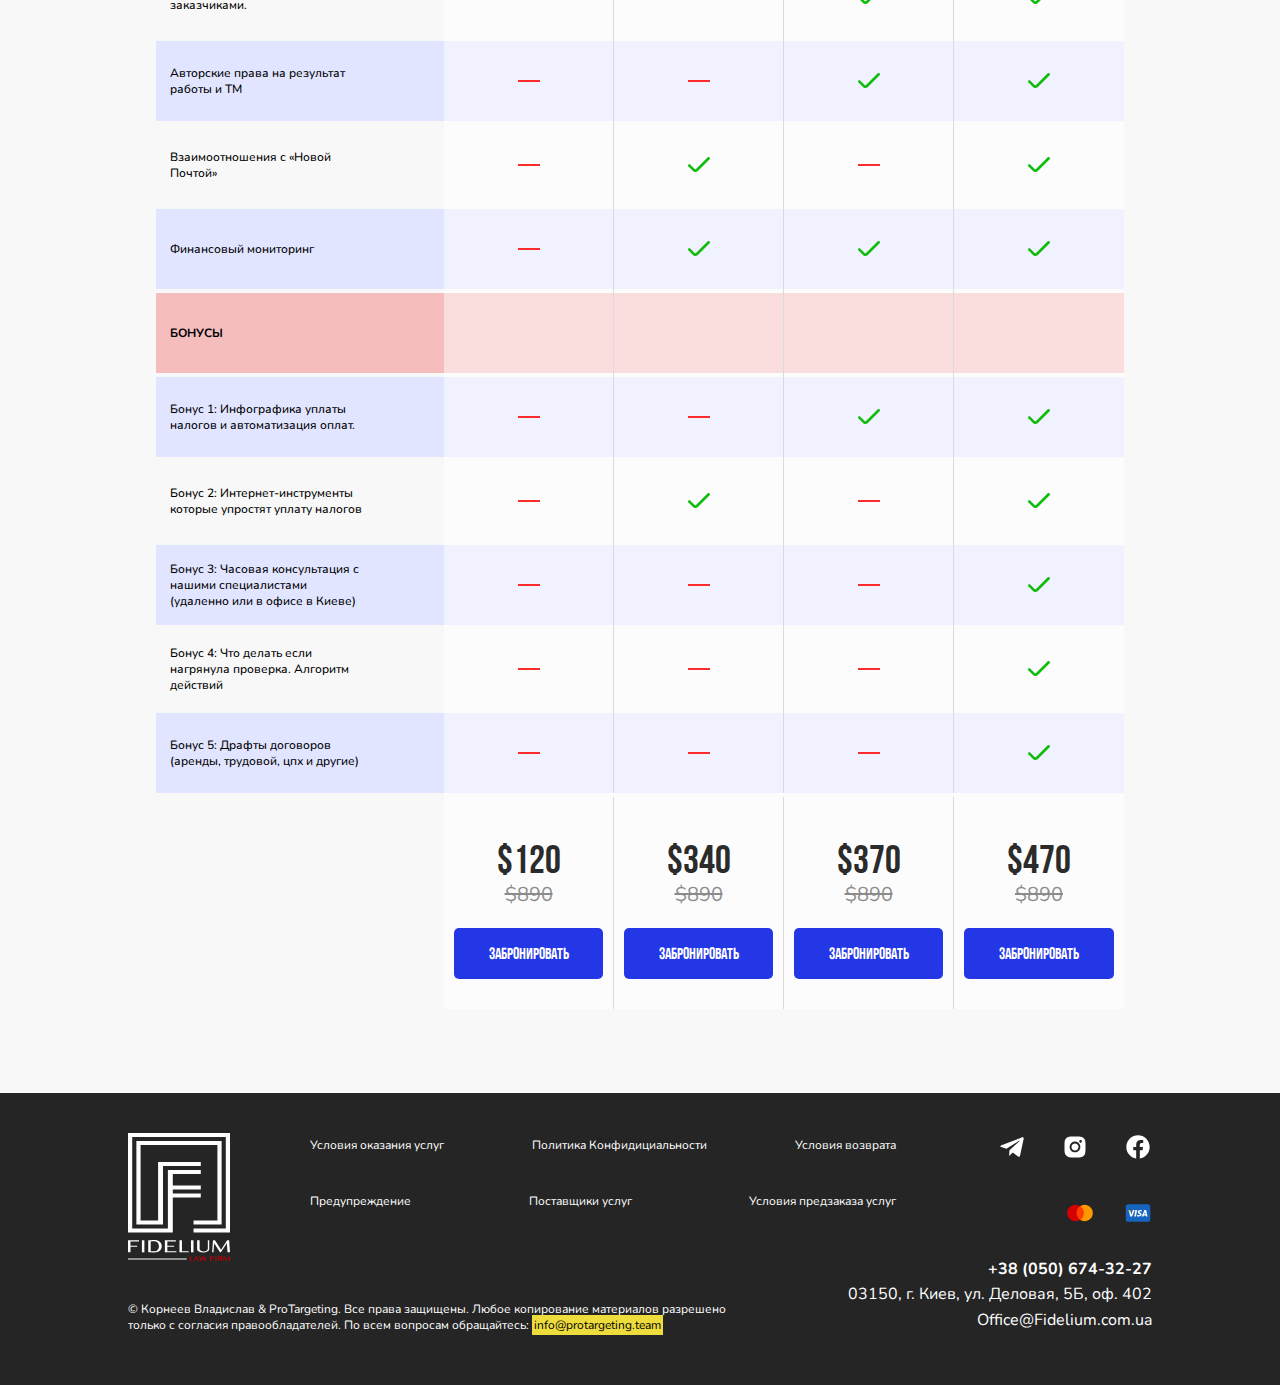
==== commit 4fce530c: "commit 28.11" ====
--- a/index.html
+++ b/index.html
@@ -49,21 +49,25 @@
       </header>
       <div class="main container">
         <div class="main-text">
-          <p class="main-text-course"><span>14</span> дневный онлайн курс</p>
-          <p class="main-text-name">ИЗ ТЕНИ...</p>
+          <p class="main-text-course">Видео-курс</p>
+          <p class="main-text-name">Диджитал ФОП 1.0</p>
           <p class="main-text-plan">
-            Узнайте пошаговый <span>план действий!</span>
+            Как открыть, правильно организовать и обезопасить <br />
+            ведение своего дела не попадая в поле зрения <br />
+            контролирующих органов
           </p>
           <p class="main-text-deskriptions">
-            Как открыть, защитить и обезопасить ведения своего дела со стороны
-            правоохранительных органов
+            Узнайте пошаговый <span>план действий!</span>
           </p>
         </div>
         <div class="main-btn">
-          <a href="#tariffs" class="main-btn__participate anchors btn-hover"
-            >Принять Участие</a
-          >
-          <a href="#" class="main-btn__detail btn-hover">Узнать подробно</a>
+          <a href="#tariffs" class="main-btn__participate anchors btn-hover">
+            Принять Участие
+          </a>
+          <p class="main-btn__text">
+            Зарегистрируйтесь и получите подарок <br />
+            <span>«Чек-лист для аудита своего бизнеса»</span>
+          </p>
         </div>
         <div class="main-img">
           <img src="img/main/speakers.webp" alt="Андрей Лисовский" />
@@ -74,16 +78,18 @@
     </section>
     <section class="hear">
       <div class="hear-content">
-        <h2 class="hear-content__title">Все мы <span>слышим</span></h2>
+        <h2 class="hear-content__title">
+          Вы <span>регулярно слышите</span> <br />
+          о таких понятиях, как:
+        </h2>
         <p class="hear-content__deskriptions">
           ФОП, РРО, товарка, налоги, НДС, финмониторинг, верификация, ЭЦП,
           КВЕДы, ЕСВ, GDPR, защита прав потребителей, дропшиппинг, фискальные и
           товарные чеки, договора ГПХ, контрафакт, ТМ, авторские права
         </p>
-        <p class="hear-content__text">
-          Возможно стоит разобраться, или оставить все как есть?
+        <p class="hear-content__noy">
+          Но не приходилось разобраться, что это такое?
         </p>
-        <p class="hear-content__noy">Но есть, несколько “НО….”</p>
         <div class="hear-content__icon"></div>
       </div>
       <div class="hear-img">
@@ -92,53 +98,51 @@
       </div>
     </section>
     <section class="collision-wrapper">
-      <h2 class="collision-title">9 из 10 человек сталкиваются</h2>
+      <h2 class="collision-title">Вам знакома ситуация, когда</h2>
       <div class="collision">
         <ul class="collision-list">
           <li class="collision-list__item">
-            С полным непониманием с чего начать регистрацию и как правильно
-            вести деятельность.
+            Приходило полное непонимание, с чего начать регистрацию, и как
+            правильно вести деятельность?
           </li>
           <li class="collision-list__item">
-            Риски блокировки личных счетов в банке и наложенных платежей
-            компанией компанией Пост Финанс
+            Появлялось обманчивое ощущение, что законно вести бизнес — сложно и
+            дорого?
           </li>
           <li class="collision-list__item">
-            Обманчивое ощущение, что законно вести бизнес сложно и дорого.
+            Есть высокий риск потерять бизнес из-за невозможности его защитить в
+            силу неофициального статуса?
           </li>
           <li class="collision-list__item">
-            Возможные проблемы с осуществлением платежей
+            Со стороны клиентов и заказчиков возникает низкий уровень доверия?
           </li>
           <li class="collision-list__item">
-            Большая публичность из-за работы через интернет
+            Появляются проблемы с осуществлением платежей?
           </li>
           <li class="collision-list__item">
-            Невозможность получения кредита для расширения бизнеса
+            Растет уровень публичности в интернете из-за работы?
           </li>
           <li class="collision-list__item">
-            Риски попадания в поле зрения контролирующих и правоохранительных
-            органов в том числе из-за жалоб клиентов или заказчиков
+            Есть риск попасть в поле зрения контролирующих и правоохранительных
+            органов, в том числе, из-за жалоб клиентов или заказчиков?
+          </li>
+          <li class="collision-list__item">
+            Есть сложности при работе с юридическими лицами?
           </li>
           <li class="collision-list__item">
             Постоянный стресс и переживания за последствия занятия бизнесом без
-            регистрации и потерю заработанных доходов
+            регистрации, и потерю заработанных доходов?
           </li>
           <li class="collision-list__item">
-            Низкий уровень доверия со стороны клиентов и заказчиков
+            Отсутствует возможность выстроить эффективную работу с сотрудниками?
           </li>
           <li class="collision-list__item">
-            Отсутствие возможности выстраивать эффективную работу с сотрудниками
+            Происходит хищение товаров персоналом, без возможности их
+            привлечения к ответственности?
           </li>
           <li class="collision-list__item">
-            Сложности при работе с юридическими лицами
-          </li>
-          <li class="collision-list__item">
-            Хищение товаров персоналом без возможности привлечения к
-            ответственности
-          </li>
-          <li class="collision-list__item">
-            Высокий риск потерять бизнес из-за невозможности его защитить в силу
-            неофициального статуса;
+            Возникает риск блокировки личных счетов в банке и наложенных
+            платежей компанией компанией Пост Финанс?
           </li>
         </ul>
       </div>
@@ -197,45 +201,33 @@
     <section class="assignment-wrapper" id="assignment">
       <div class="assignment container">
         <div class="assignment-block">
+          <div class="assignment-block-info">
+            <p class="assignment-block-info__first">
+              Ведущий эксперт онлайн-курса
+            </p>
+            <h2 class="assignment-block-info__name">Андрей Лисовский</h2>
+            <p class="assignment-block-info__bottom">
+              Партнер / Адвокат юридической компании FIDELIUM
+            </p>
+          </div>
           <p class="assignment-block__text">
-            “Данный курс - это <span>ваша трансформация</span> из неуверенного,
-            раздраженного сложными законами предпринимателя в
-            <span>успешного</span> , осознанного и
-            <span>сильного</span> участника рынка электронной коммерции. Мы
-            упаковали весь свой юридический опыт, самую суть проведенных 273
-            консультаций, опыт более чем 100 клиентов в сфере интернет продаж,
-            инстаграм шоу-румов, рекламы, маркетинга, креативных агентств,
-            бизнес в сфере it и связанного с предоставлением услуг, а также
-            громадными денежными оборотами. Не ждите, регистрируйтесь,
-            <span>забирайте Бонус</span> и смотрите ведео-курс от нашей
-            юридической компании ФИДЕЛИУМ. Прокачай продуктивность и
-            безопасность своего бизнеса!
+            “Мы упаковали весь свой юридический опыт, самую суть проведенных
+            <span>273 консультаций,</span> опыт более чем
+            <span>100 клиентов в сфере интернет продаж,</span> инстаграм
+            шоу-румов, рекламы, маркетинга, креативных агентств, бизнеса в сфере
+            IT, и связанного с предоставлением услуг, а также, годовым
+            <span>оборотом в 8-9 млрд. грн/год.</span>
           </p>
-          <div class="assignment-block-name">
-            <h2>Андрей Лисовский</h2>
-            <p>Партнер / Адвокат</p>
-          </div>
+          <p class="assignment-block__bottom">
+            Прокачайте продуктивность и безопасность своего бизнеса!
+          </p>
           <div class="assignment-block__men">
             <img src="img/assignment/assignment-men.webp" alt="" />
           </div>
           <div class="assignment-block-desing__top">quotequotequote</div>
           <div class="assignment-block-desing__bottom">quotequotequote</div>
+          <a href="#tariffs" class="assignment-block__btn anchors">Получить Бонус</a>
         </div>
-
-        <!-- <div class="video">
-          <h2 class="video-title">
-            <span>Для кого курс?</span> и что в нем будет.<br />
-            Какие вопросы он закроет?
-          </h2>
-          <div class="video-container">
-            <iframe
-              src="https://www.youtube.com/embed/i4JmTCp9W88"
-              frameborder=" 0"
-              allow="autoplay; fullscreen"
-              allowfullscreen
-            ></iframe>
-          </div>
-        </div> -->
       </div>
     </section>
     <section class="course-description">
@@ -310,8 +302,7 @@
         </div>
         <div class="speakers-block">
           <h2 class="speakers-block__title">
-            Спикеры которые<br />
-            Ведут Курс
+            <span>Спикеры </span> Курса
           </h2>
           <ul class="speakers-list">
             <li class="speakers-list__item">
@@ -344,7 +335,7 @@
               Украине, а также украшений и аксессуаров для праздников на Amazon
             </li>
           </ul>
-          <a href="#tariffs" class="speakers-block__btn anchors"
+          <a href="#tariffs" class="speakers-block__btn anchors btn-hover"
             >Принять Участие</a
           >
         </div>
@@ -1623,7 +1614,6 @@
         </div>
       </div>
     </section>
-
     <section class="tariffs-wrapper" id="tariffs">
       <h2 class="tariffs-title">
         Выберите ваш <br />
@@ -2192,12 +2182,12 @@
           </div>
           <!-- four -->
           <div class="tariff-card">
-            <div class="tariff-header">
+            <div class="tariff-header last-item-tariff">
               <h2 class="tariff-header__title tariff-header-four">FULL</h2>
               <p class="tariff-header__text">Обучение:</p>
               <p class="tariff-header__text">Все сессии</p>
             </div>
-            <ul class="tariff-list">
+            <ul class="tariff-list last-item-tariff">
               <li class="tariff-list__item">
                 <span class="tariff-status-ok"></span>
                 <p class="tariff-list__title">
@@ -2394,7 +2384,7 @@
                 </div>
               </li>
             </ul>
-            <div class="tariff-bottom">
+            <div class="tariff-bottom last-item-tariff">
               <p class="tariff-price">$470</p>
               <p class="tariff-price-old">$890</p>
               <a href="#" class="tariff-btn js-open-menu" data-name="Full"
@@ -2405,7 +2395,6 @@
         </div>
       </div>
     </section>
-
     <footer class="footer-wrapper" id="footer">
       <div class="footer container">
         <div class="footer-content">
--- a/css/style.css
+++ b/css/style.css
@@ -31,42 +31,51 @@
   margin-bottom: 180px;
 }
 .main-text {
+  margin-top: 40px;
   width: 50%;
-  margin-bottom: 80px;
+  margin-bottom: 40px;
 }
 .main-text-course {
-  font-size: 36px;
-  font-weight: 600;
-  color: #ffffff;
-}
-.main-text-course span {
-  color: #2337e5;
+  display: inline-block;
+  font-size: 20px;
+  font-weight: 400;
+  padding: 4px 10px;
+  margin: 0;
+  color: #ffffff;
+  background-image: url(../img/main/subtract.svg);
+  background-size: contain;
+  background-position: center;
+  background-repeat: no-repeat;
 }
 .main-text-name {
   font-size: 66px;
-  font-family: "Oswald", sans-serif;
+  font-family: "Bebas";
   font-weight: 700;
-  color: #ffffff;
+  color: #1371ff;
   margin: 0;
   padding: 20px 0;
 }
 .main-text-plan {
-  font-size: 36px;
-  color: #ffffff;
-  font-weight: 300;
+  font-size: 20px;
+  color: #ffffff;
+  font-weight: 700;
   margin: 0;
   padding: 10px 0;
-}
-.main-text-plan span {
-  font-weight: 700;
+  margin-bottom: 70px;
 }
 .main-text-deskriptions {
   font-size: 18px;
   color: #d9d9d9;
+  font-weight: 400;
   margin: 0;
   line-height: 1;
 }
+.main-text-deskriptions span {
+  color: #ffffff;
+  font-weight: 700;
+}
 .main-btn {
+  position: relative;
   width: 25%;
 }
 .main-btn__participate {
@@ -97,27 +106,27 @@
   background-size: contain;
   background-position: center;
 }
-.main-btn__detail {
-  position: relative;
-  display: block;
-  text-align: center;
-  width: auto;
-  color: #ffffff;
-  margin: 0 auto;
-  padding: 14px 0;
-  font-size: 20px;
+.main-btn__participate::after {
+  position: absolute;
+  content: "";
+  right: -45px;
+  top: 55%;
+  width: 36px;
+  height: 70px;
+  background-image: url(../img/main/arow.png);
+  background-repeat: no-repeat;
+  background-size: contain;
+  background-position: center;
+}
+.main-btn__text {
+  position: absolute;
+  top: 100px;
+  right: -20px;
+  color: #ffffff;
+  font-weight: 400;
+}
+.main-btn__text span {
   font-weight: 500;
-  text-decoration: none;
-}
-.main-btn__detail::before {
-  position: absolute;
-  content: "";
-  bottom: 0;
-  left: 50%;
-  transform: translateX(-50%);
-  width: 50%;
-  height: 2px;
-  background-color: #ffffff;
 }
 .main-img {
   position: absolute;
@@ -182,14 +191,14 @@
   padding: 0 20px;
 }
 .hear-content__title {
-  font-size: 56px;
+  font-size: 40px;
   font-weight: bold;
 }
 .hear-content__title span {
   color: #2336e5;
 }
 .hear-content__deskriptions {
-  font-size: 30px;
+  font-size: 26px;
   font-weight: normal;
   line-height: 1.6;
   margin-bottom: 120px;
@@ -232,7 +241,6 @@
   margin: 0 auto;
 }
 .collision-title {
-  font-style: italic;
   font-weight: bold;
   font-size: 40px;
   color: #ffffff;
@@ -241,6 +249,7 @@
 .collision-list {
   display: flex;
   justify-content: space-between;
+  align-items: center;
   flex-wrap: wrap;
   width: 100%;
   list-style-type: none;
@@ -250,6 +259,7 @@
   width: 47%;
   position: relative;
   color: #ffffff;
+  font-weight: 400;
   font-size: 18px;
   margin-bottom: 28px;
 }
@@ -341,7 +351,7 @@
   background-position: bottom;
   background-size: cover;
   background-repeat: no-repeat;
-  padding-bottom: 100px;
+  padding: 100px 0 100px 0;
   margin-bottom: 100px;
 }
 .assignment-block {
@@ -350,11 +360,27 @@
   padding: 80px;
   background-color: #e6e6e6;
   border-radius: 20px;
-  transform: translateY(-40px);
   box-shadow: 0px 4px 37px rgba(0, 0, 0, 0.25);
 }
+.assignment-block-info {
+  margin-bottom: 40px;
+}
+.assignment-block-info__first,
+.assignment-block-info__name,
+.assignment-block-info__bottom {
+  margin: 0;
+}
+.assignment-block-info__name {
+  font-weight: 900;
+  color: #2437e6;
+  font-size: 30px;
+}
+.assignment-block-info__bottom {
+  color: #848484;
+}
+.assignment-block__bottom,
 .assignment-block__text {
-  font-size: 20px;
+  font-size: 16px;
   color: #000000;
   font-style: normal;
   font-weight: 600;
@@ -369,29 +395,13 @@
   right: 5%;
   bottom: 0;
   width: 30%;
-  z-index: 999;
+  z-index: 998;
 }
 .assignment-block__men img {
   display: block;
   width: 100%;
 }
-.assignment-block-name {
-  position: absolute;
-  right: 35%;
-  bottom: 20px;
-  z-index: 999;
-}
-.assignment-block-name h2 {
-  margin: 0;
-  font-weight: 900;
-  font-size: 20px;
-}
-.assignment-block-name p {
-  margin: 0;
-  font-weight: 600;
-  font-size: 18px;
-  color: #848484;
-}
+
 .assignment-block-desing__bottom,
 .assignment-block-desing__top {
   position: absolute;
@@ -412,31 +422,37 @@
   right: 0;
   bottom: 0;
 }
-
-.video-title {
-  font-weight: 800;
-  font-size: 36px;
-  text-align: center;
-  font-style: normal;
-}
-.video-title span {
-  color: #2437e6;
-}
-.video-container {
-  position: relative;
-  overflow: hidden;
-  width: 600px;
-  height: 21rem;
-  margin: 0 auto;
-  box-shadow: 0px 0px 50px #2c2c2c;
+.assignment-block__btn {
+  position: absolute;
+  bottom: 60px;
+  right: 120px;
+  display: flex;
+  color: #000000;
+  font-weight: 900;
+  font-size: 22px;
+  padding: 20px 110px 20px 10px;
+  text-decoration: none;
+  background-color: #ffffff;
+  box-shadow: 0px 4px 16px rgba(0, 0, 0, 0.25);
   border-radius: 10px;
-}
-iframe {
-  position: absolute;
-  left: 0;
-  top: 0;
-  width: 100%;
-  height: 100%;
+  transition: all 0.3s;
+  z-index: 999;
+}
+.assignment-block__btn:hover {
+  opacity: 0.9;
+}
+.assignment-block__btn::after {
+  position: absolute;
+  content: "";
+  right: 20px;
+  top: 50%;
+  transform: translateY(-50%);
+  width: 100px;
+  height: 100px;
+  background-image: url(../img/assignment/present.png);
+  background-repeat: no-repeat;
+  background-size: contain;
+  background-position: center;
 }
 /* .course-description */
 .course-description {
@@ -531,9 +547,13 @@
   margin-left: 50%;
 }
 .speakers-block__title {
+  font-family: "Bebas";
   font-size: 50px;
   color: #ffffff;
   font-weight: 800;
+}
+.speakers-block__title span {
+  color: #0010a3;
 }
 .speakers-list {
   padding: 0;
--- a/css/media.css
+++ b/css/media.css
@@ -12,33 +12,18 @@
   .footer-contacts__number,
   .navigations-list__item a,
   .header-number__text,
-  .main-btn__detail,
   .main-text-deskriptions {
     font-size: 16px;
-  }
-  .main-text-course {
-    font-size: 32px;
   }
   .main-text-name {
     font-size: 56px;
   }
-  .risk-list__item-number,
-  .main-text-plan {
+  .risk-list__item-number {
     font-size: 28px;
   }
   .hear-img__icon {
     width: 140px;
     height: 140px;
-  }
-  .hear-content__title {
-    font-size: 46px;
-  }
-  .hear-content__deskriptions {
-    font-size: 24px;
-    margin-bottom: 80px;
-  }
-  .hear-content__text {
-    font-size: 20px;
   }
   .hear-content__icon {
     top: 40%;
@@ -74,14 +59,28 @@
     height: 26px;
   }
 }
+
+@media (max-width: 1760px) {
+  .hear-content__title {
+    font-size: 32px;
+  }
+  .hear-content__deskriptions {
+    font-size: 20px;
+    margin-bottom: 80px;
+  }
+  .hear-content__text {
+    font-size: 20px;
+  }
+  .speakers-list__item {
+    font-size: 16px;
+  }
+}
 @media (max-width: 1660px) {
   .module-wrapper__text {
     font-size: 16px;
   }
-}
-@media (max-width: 1760px) {
-  .speakers-list__item {
-    font-size: 16px;
+  .main-btn__participate::before {
+    left: -20%;
   }
 }
 @media (max-width: 1520px) {
@@ -95,51 +94,61 @@
     height: 680px;
   }
   .main-text {
+    margin-top: 20px;
     margin-bottom: 40px;
   }
   .logo {
     width: 60px;
     height: 80px;
   }
-  .speakers-list__item,
+  .speakers-list__item {
+    font-size: 12px;
+    padding-left: 20px;
+  }
+  .speakers-list__item::before {
+    width: 14px;
+    height: 14px;
+  }
   .session-text,
   .session-list li,
   .collision-list__item,
   .risk-list__item-deskriptions,
   .assignment-block__text,
-  .assignment-block-name p,
   .main-btn__participate,
   .main-text-deskriptions,
   .header-number__text,
   .navigations-list__item a {
     font-size: 14px;
   }
+  .main-text-course {
+    font-size: 16px;
+  }
+  .main-text-plan {
+    font-size: 16px;
+    margin-bottom: 50px;
+  }
+  .main-btn__text {
+    font-size: 12px;
+  }
   .main-btn__participate {
     padding: 16px 0;
   }
-  .hear-content__noy,
   .header-number__number {
     font-size: 22px;
   }
-  .video-title,
-  .main-text-course {
-    font-size: 28px;
-  }
-  .hear-content__title,
+  .hear-content__noy,
+  .hear-content__text {
+    font-size: 18px;
+  }
   .main-text-name {
     font-size: 50px;
   }
-  .program-menu__item,
-  .hear-content__text,
-  .main-text-plan {
+  .program-menu__item {
     font-size: 20px;
   }
   .main-btn__participate::before {
     width: 80px;
     height: 80px;
-  }
-  .main-btn__detail {
-    font-size: 16px;
   }
   .img-text {
     padding: 15px 25px;
@@ -186,12 +195,14 @@
   .assignment-block {
     padding: 60px;
   }
-  .assignment-block-name h2 {
+  .assignment-block__bottom,
+  .assignment-block__text {
+    font-size: 12px;
+  }
+  .assignment-block__btn {
     font-size: 18px;
-  }
-  .video-container {
-    width: 450px;
-    height: 16rem;
+    right: 60px;
+    bottom: 50px;
   }
   .course-description {
     width: 1170px;
@@ -241,7 +252,7 @@
     width: 18px;
     height: 18px;
     transform: translateY(0);
-  } 
+  }
   .social-link__item,
   .footer-card__item {
     width: 28px;
@@ -251,6 +262,10 @@
   .footer-card__item:last-child {
     margin-right: 0;
   }
+  .footer-text,
+  .footer-list__item a {
+    font-size: 12px;
+  }
 }
 @media (max-width: 1290px) {
   .course-description {
@@ -268,26 +283,30 @@
   .container {
     width: 880px;
   }
-  .main-text-course {
-    margin: 0;
-  }
   .main-wrapper {
     height: 600px;
   }
+  .main-text {
+    margin: 10px 0 20px 0;
+  }
   .main-text-name {
     font-size: 42px;
   }
+  .main-text-plan,
   .main-text-course {
-    font-size: 24px;
-  }
-  .main-text-plan {
-    font-size: 18px;
+    font-size: 14px;
   }
   .main-btn__participate {
     font-size: 12px;
   }
   .main-btn__participate::before {
     left: -15%;
+  }
+  .main-btn__text {
+    top: 70px;
+  }
+  .img-text__second {
+    right: 80%;
   }
   .hear-content__title {
     margin: 0;
@@ -356,7 +375,7 @@
     height: 60px;
   }
   .hear-content__title {
-    font-size: 32px;
+    font-size: 28px;
   }
   .hear-content__text,
   .hear-content__deskriptions {
@@ -401,8 +420,100 @@
   .assignment-block {
     padding: 40px;
   }
-}
-@media (max-width: 990px) {
+  .assignment-block__btn {
+    padding: 16px 60px 16px 10px;
+    font-size: 16px;
+    bottom: 30px;
+    right: 50px;
+  }
+  .assignment-block__btn::after {
+    width: 70px;
+    height: 70px;
+    right: 0;
+  }
+}
+@media (max-width: 920px) {
+  .container {
+    width: 720px;
+  }
+  .main-wrapper {
+    height: 500px;
+    margin-bottom: 80px;
+  }
+  .logo {
+    width: 40px;
+    height: 60px;
+  }
+  .main-text-deskriptions,
+  .navigations-list__item a {
+    font-size: 12px;
+  }
+  .main-text-plan {
+    font-size: 12px;
+    margin-bottom: 30px;
+  }
+  .main-text-course,
+  .header-number__number {
+    font-size: 16px;
+  }
+  .main-btn__text,
+  .header-number__text {
+    font-size: 10px;
+  }
+  .main-text-name {
+    font-size: 30px;
+  }
+  .main-btn__participate {
+    font-size: 10px;
+    padding: 16px 0;
+    margin-bottom: 30px;
+  }
+  .main-btn__participate::before {
+    width: 60px;
+    height: 60px;
+  }
+  .main-img {
+    right: 7%;
+    width: 47%;
+  }
+  .img-text {
+    padding: 10px 14px;
+    font-size: 10px;
+  }
+  .img-text__first {
+    top: -20px;
+    left: 70%;
+  }
+  .hear-content__title {
+    font-size: 20px;
+  }
+  .module-wrapper__text,
+  .hear-content__text,
+  .hear-content__deskriptions {
+    font-size: 12px;
+  }
+  .hear-content__noy {
+    font-size: 16px;
+  }
+  .risk {
+    width: 85%;
+  }
+  .module-wrapper__title,
+  .risk-title {
+    font-size: 28px;
+  }
+  .risk-list__item-number {
+    font-size: 20px;
+  }
+  .risk-list__item {
+    width: 42%;
+  }
+  .risk-list__item-btn {
+    width: 80%;
+  }
+  .program-menu__item {
+    font-size: 16px;
+  }
   .course-description {
     width: 760px;
   }
@@ -423,94 +534,6 @@
   .course-description-list__item {
     font-size: 16px;
   }
-}
-@media (max-width: 920px) {
-  .container {
-    width: 720px;
-  }
-  .main-wrapper {
-    height: 500px;
-    margin-bottom: 80px;
-  }
-  .logo {
-    width: 40px;
-    height: 60px;
-  }
-  .main-text-deskriptions,
-  .navigations-list__item a {
-    font-size: 12px;
-  }
-  .main-text-plan,
-  .header-number__number {
-    font-size: 16px;
-  }
-  .header-number__text {
-    font-size: 10px;
-  }
-  .main-text-course {
-    font-size: 18px;
-  }
-  .main-text-name {
-    font-size: 30px;
-  }
-  .main-btn__participate {
-    font-size: 10px;
-    padding: 16px 0;
-    margin-bottom: 30px;
-  }
-  .main-btn__participate::before {
-    width: 60px;
-    height: 60px;
-  }
-  .main-btn__detail {
-    font-size: 12px;
-    padding: 10px 0;
-  }
-  .main-btn__detail::before {
-    height: 1px;
-  }
-  .main-img {
-    right: 7%;
-    width: 47%;
-  }
-  .img-text {
-    padding: 10px 14px;
-    font-size: 10px;
-  }
-  .img-text__first {
-    top: -20px;
-    left: 70%;
-  }
-  .hear-content__title {
-    font-size: 26px;
-  }
-  .module-wrapper__text,
-  .hear-content__text,
-  .hear-content__deskriptions {
-    font-size: 12px;
-  }
-  .hear-content__noy {
-    font-size: 16px;
-  }
-  .risk {
-    width: 85%;
-  }
-  .module-wrapper__title,
-  .risk-title {
-    font-size: 28px;
-  }
-  .risk-list__item-number {
-    font-size: 20px;
-  }
-  .risk-list__item {
-    width: 42%;
-  }
-  .risk-list__item-btn {
-    width: 80%;
-  }
-  .program-menu__item {
-    font-size: 16px;
-  }
   .module-wrapper .program-menu__item.active,
   .module-wrapper .program-menu__item:hover {
     font-size: 18px;
@@ -549,6 +572,9 @@
   }
 }
 @media (max-width: 760px) {
+  br {
+    display: none;
+  }
   .container {
     width: 90%;
   }
@@ -564,30 +590,42 @@
     width: 100%;
   }
   .main-text-course {
+    display: flex;
+    justify-content: center;
     text-align: center;
     font-size: 14px;
+    margin-bottom: 20px;
   }
   .main-text-name {
     text-align: center;
-    font-size: 60px;
-    margin: 0;
+    font-size: 50px;
+    margin: 0 0 20px 0;
     padding: 0;
   }
+  .main-text-deskriptions,
   .main-text-plan {
+    font-size: 16px;
     text-align: center;
   }
-  .main-text-deskriptions {
+  .main-btn {
+    width: 100%;
+    margin-bottom: 80px;
+  }
+  .main-btn__text {
+    top: 60px;
     text-align: center;
-  }
-  .main-btn {
-    width: 100%;
-    margin-bottom: 40px;
-  }
-  .main-btn__detail,
+    padding: 0 10px;
+    width: 70%;
+  }
   .main-btn__participate {
     width: 50%;
     margin: 0 auto;
     margin-bottom: 20px;
+  }
+  .main-btn__participate::after {
+    right: -20px;
+    width: 20px;
+    height: 50px;
   }
   .main-img {
     position: static;
@@ -709,30 +747,43 @@
     height: 90px;
   }
   .assignment-wrapper {
+    padding: 0 0 40px 0;
     margin-bottom: 40px;
   }
   .assignment-block {
     padding: 20px;
     overflow: hidden;
-  }
+    transform: translateY(-40px);
+  }
+  .assignment-block-info {
+    position: relative;
+    padding-top: 60px;
+  }
+  .assignment-block-info::before {
+    position: absolute;
+    content: "";
+    top: 4px;
+    left: 50%;
+    transform: translateX(-50%);
+    width: 40px;
+    height: 4px;
+    background: #2437e6;
+  }
+  .assignment-block-info__name {
+    font-family: "Bebas";
+    font-weight: normal;
+  }
+  .assignment-block__bottom,
   .assignment-block__text {
-    font-size: 14px;
-    width: 100%;
-    padding-bottom: 280px;
+    font-size: 16px;
+    width: 100%;
+  }
+  .assignment-block__bottom {
+    font-size: 16px;
+    padding-bottom: 300px;
   }
   .assignment-block__men {
     width: 200px;
-  }
-  .assignment-block-name {
-    right: 50%;
-    bottom: 29%;
-  }
-  .assignment-block-name h2 {
-    font-size: 16px;
-    text-align: right;
-  }
-  .assignment-block-name p {
-    text-align: right;
   }
   .assignment-block-desing__top {
     overflow: hidden;
@@ -743,12 +794,12 @@
   .assignment-block-desing__bottom {
     display: none;
   }
-  .video-title {
-    font-size: 20px;
-  }
-  .video-container {
-    width: 340px;
-    height: 12rem;
+  .assignment-block__btn {
+    right: 50%;
+    transform: translateX(50%);
+  padding: 20px 80px 20px 20px;
+    font-size: 18px;
+    white-space: nowrap;
   }
   .course-description {
     width: 90%;
@@ -862,6 +913,7 @@
   }
   .speakers-block__title {
     text-align: center;
+    font-size: 32px;
   }
   .speakers-list__item {
     font-size: 14px;
@@ -941,18 +993,16 @@
     width: 65%;
   }
 }
-@media (max-width: 370px) {
-  .video-title {
-    font-size: 16px;
-  }
-  .video-container {
-    width: 300px;
-    height: 10.5rem;
-  }
-}
 @media (max-width: 340px) {
   .main-btn__participate::before {
-    left: -20%;
+    left: -25%;
+  }
+  .main-text-name {
+    font-size: 40px;
+  }
+  .main-text-deskriptions,
+  .main-text-plan {
+    font-size: 12px;
   }
   .risk {
     width: 90%;
@@ -960,15 +1010,7 @@
   .risk-title {
     font-size: 18px;
   }
-  .assignment-block-name p,
   .assignment-block__text {
     font-size: 12px;
   }
-  .assignment-block-name h2 {
-    font-size: 14px;
-  }
-  .video-container {
-    width: 260px;
-    height: 9rem;
-  }
-}
+}
--- a/css/tariff.css
+++ b/css/tariff.css
@@ -205,10 +205,34 @@
 .tariff-bonus-mobile__title {
   background-color: #f5bdbd;
 }
-
+.last-item-tariff {
+  border-right: none;
+}
 @media (max-width: 1290px) {
+  .tariff-header__text {
+    font-size: 12px;
+  }
   .tariffs-wrapper {
     width: 968px;
+  }
+  .tariff-list__item,
+  .tariffs-list__item {
+    height: 80px;
+  }
+  .tariffs-list__item p {
+    width: 220px;
+    font-size: 12px;
+  }
+  .tariffs-card-list {
+    width: 680px;
+    left: 288px;
+  }
+}
+
+
+@media (max-width: 990px) {
+  .tariffs-wrapper {
+    width: 760px;
     padding: 50px 0 80px 0;
   }
   .tariffs-title {
@@ -280,11 +304,6 @@
     margin: 20px auto;
   }
 }
-@media (max-width: 990px) {
-  .tariffs-wrapper {
-    width: 760px;
-  }
-}
 @media (max-width: 760px) {
   .tariffs-wrapper {
     width: 90%;
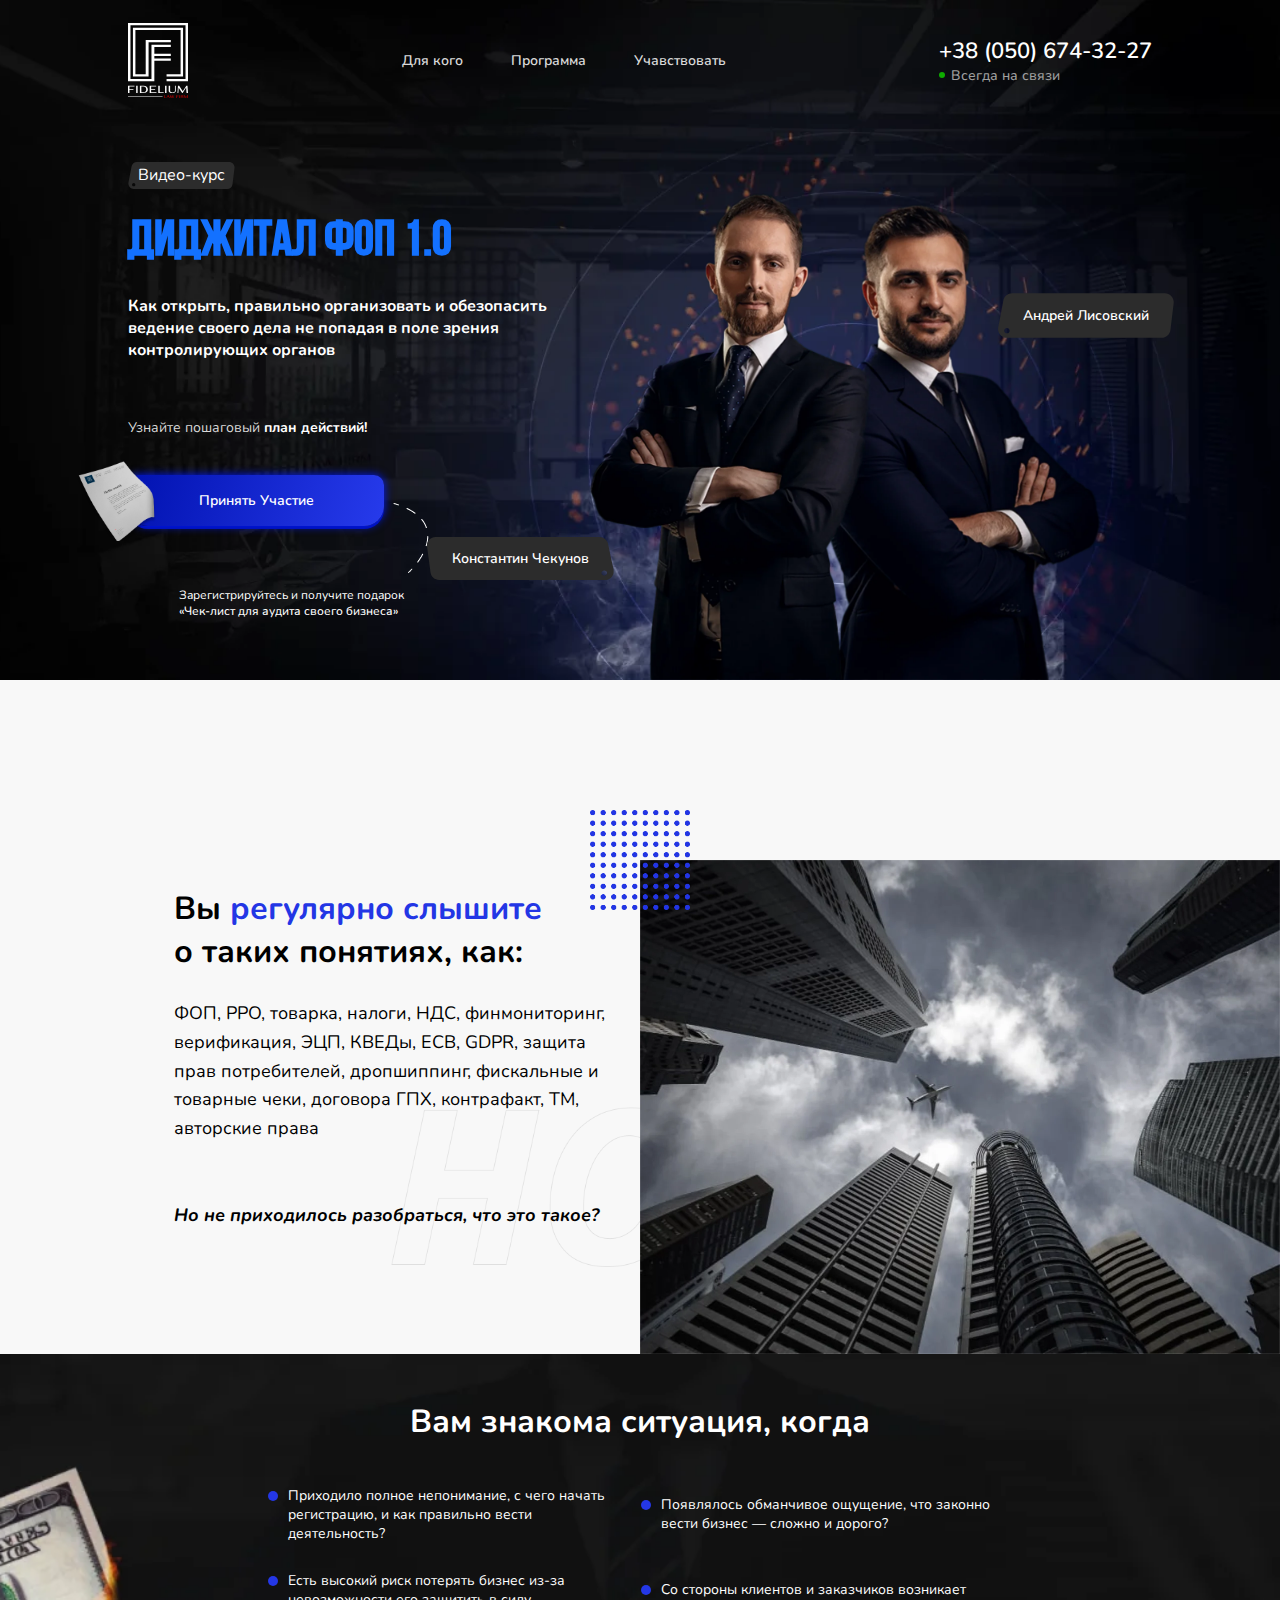
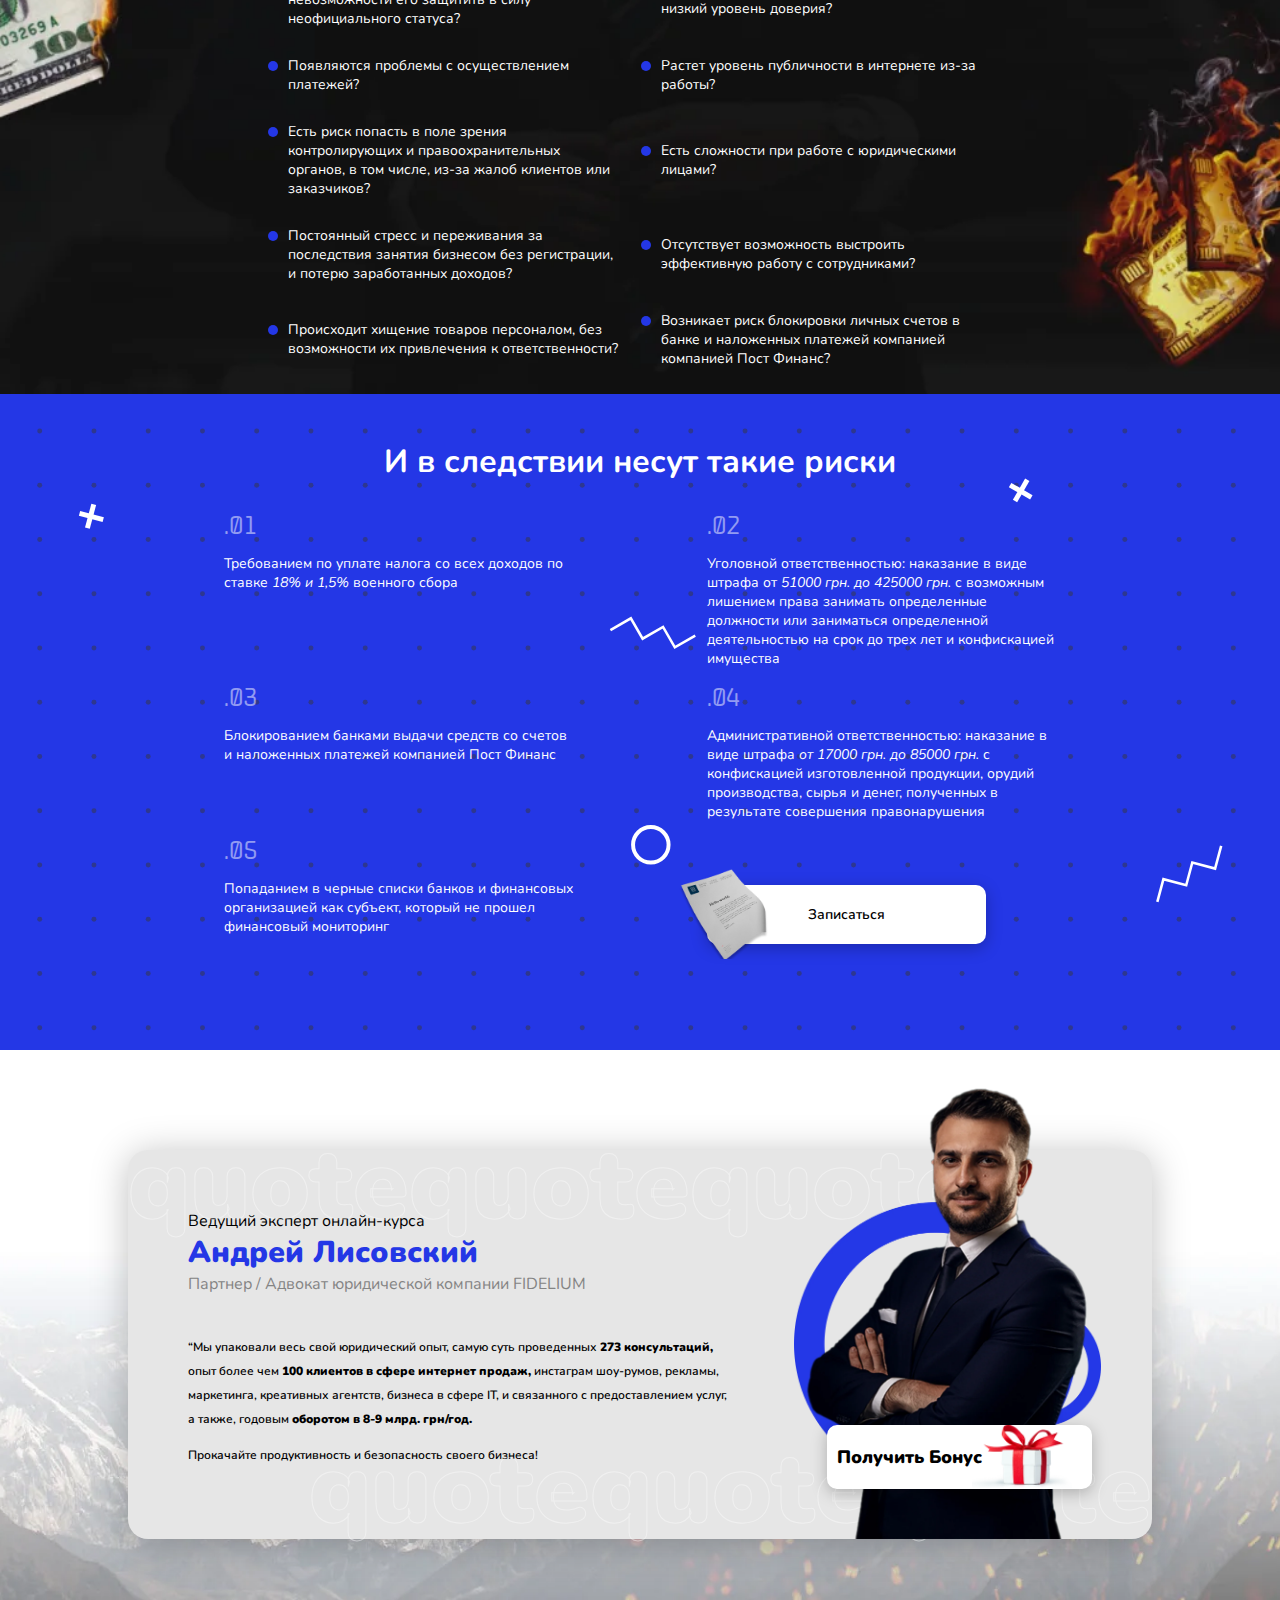
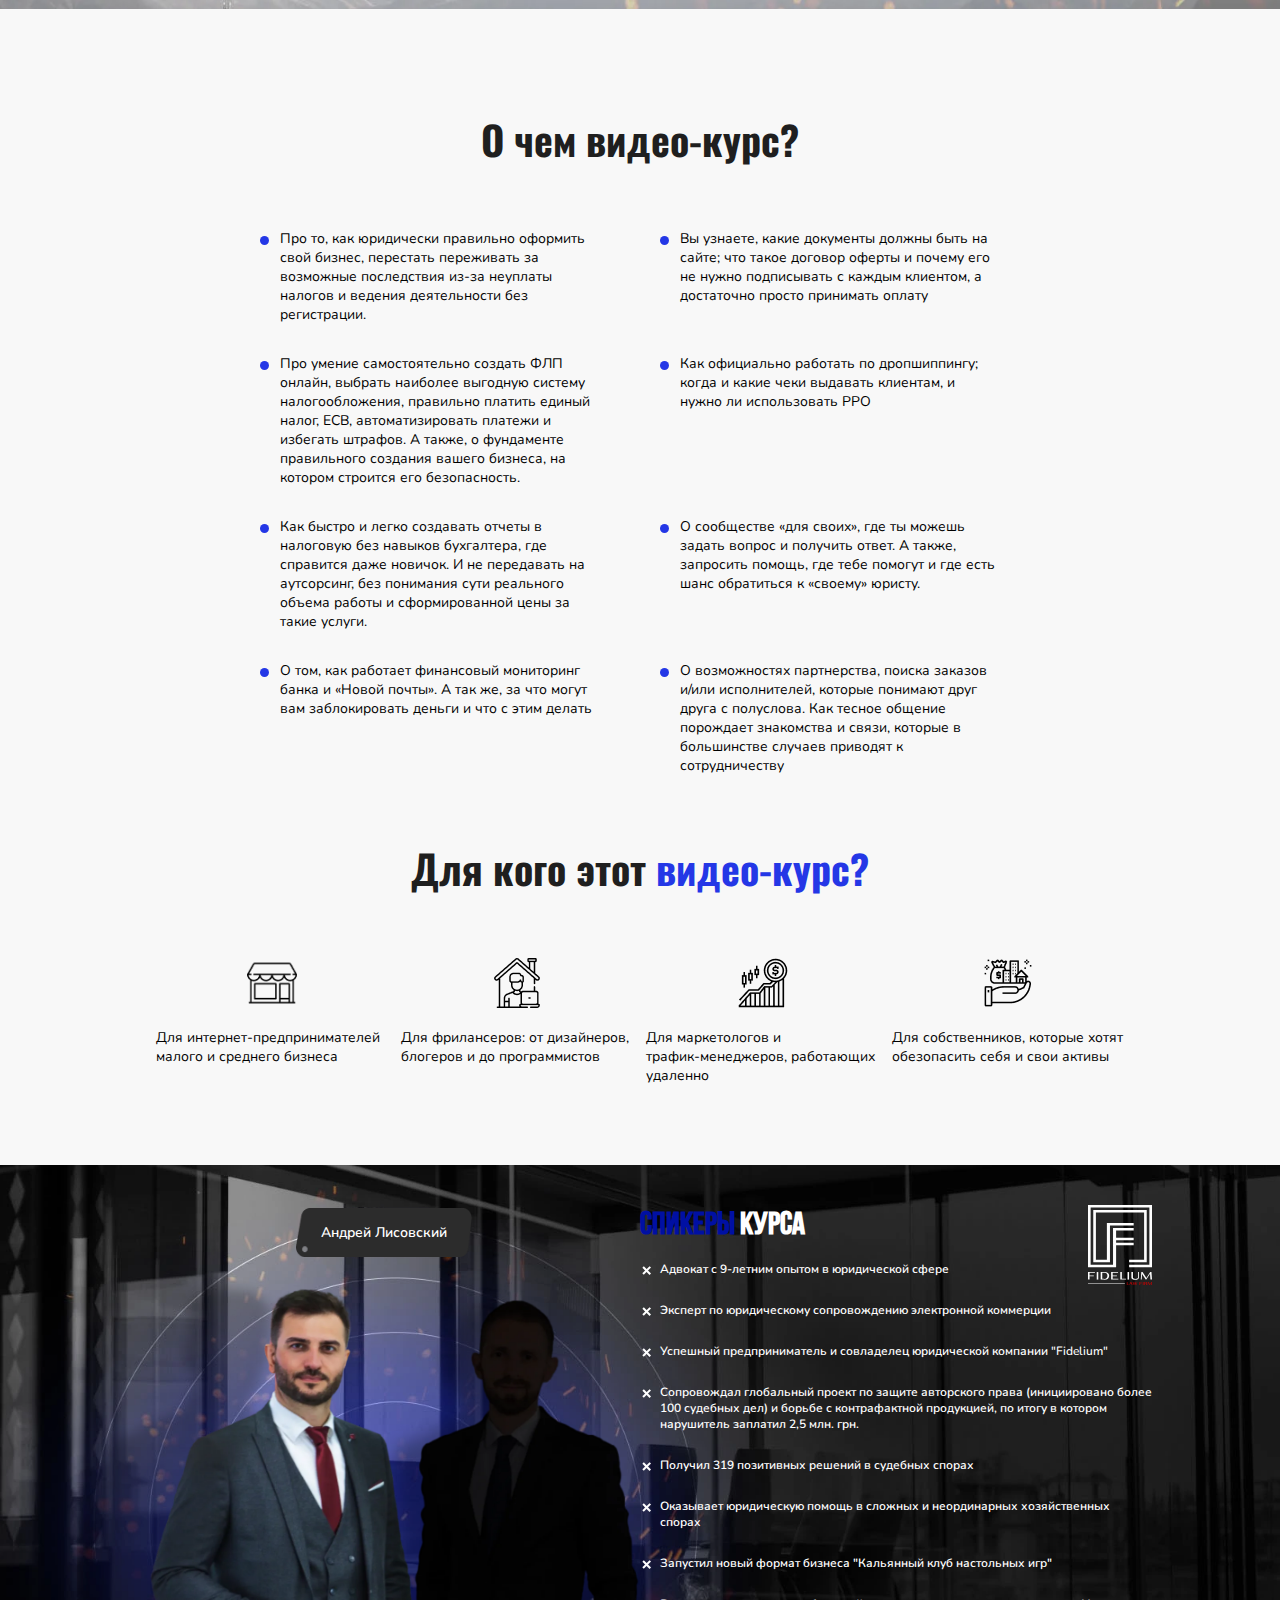
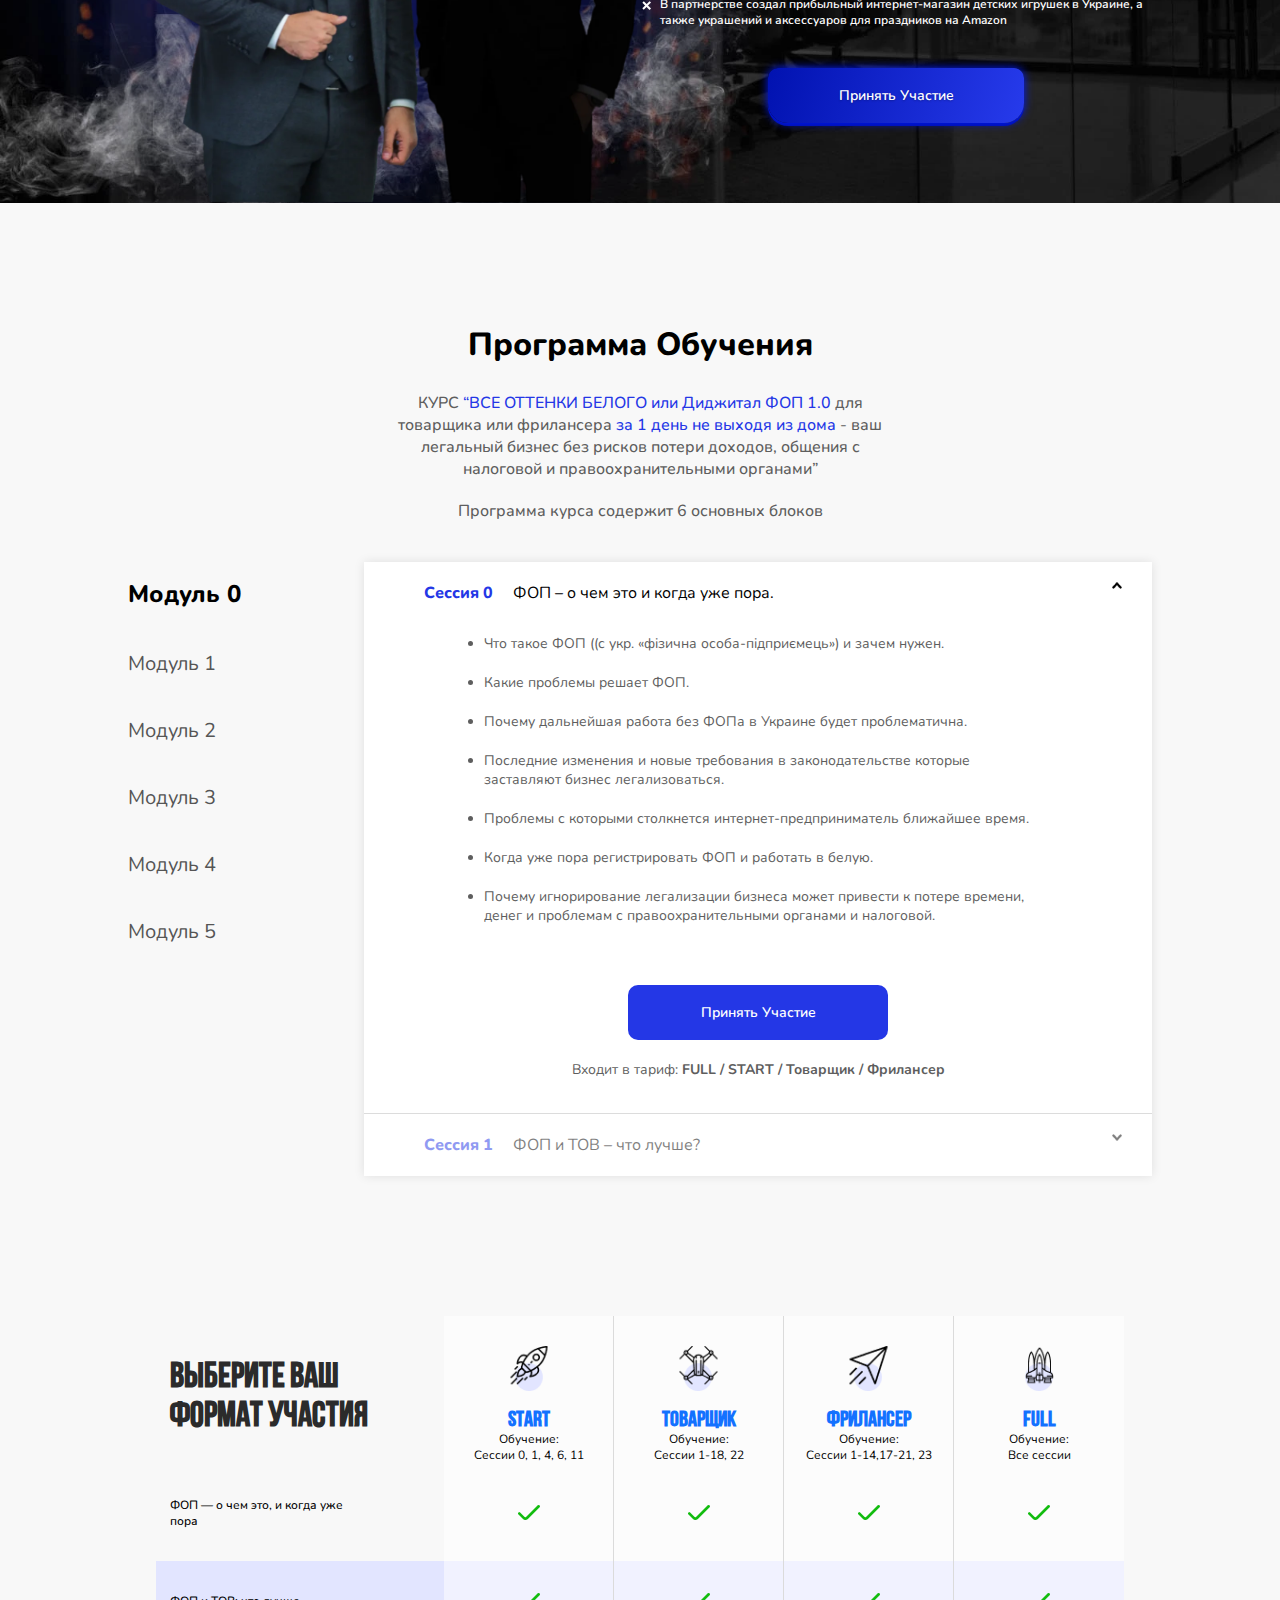
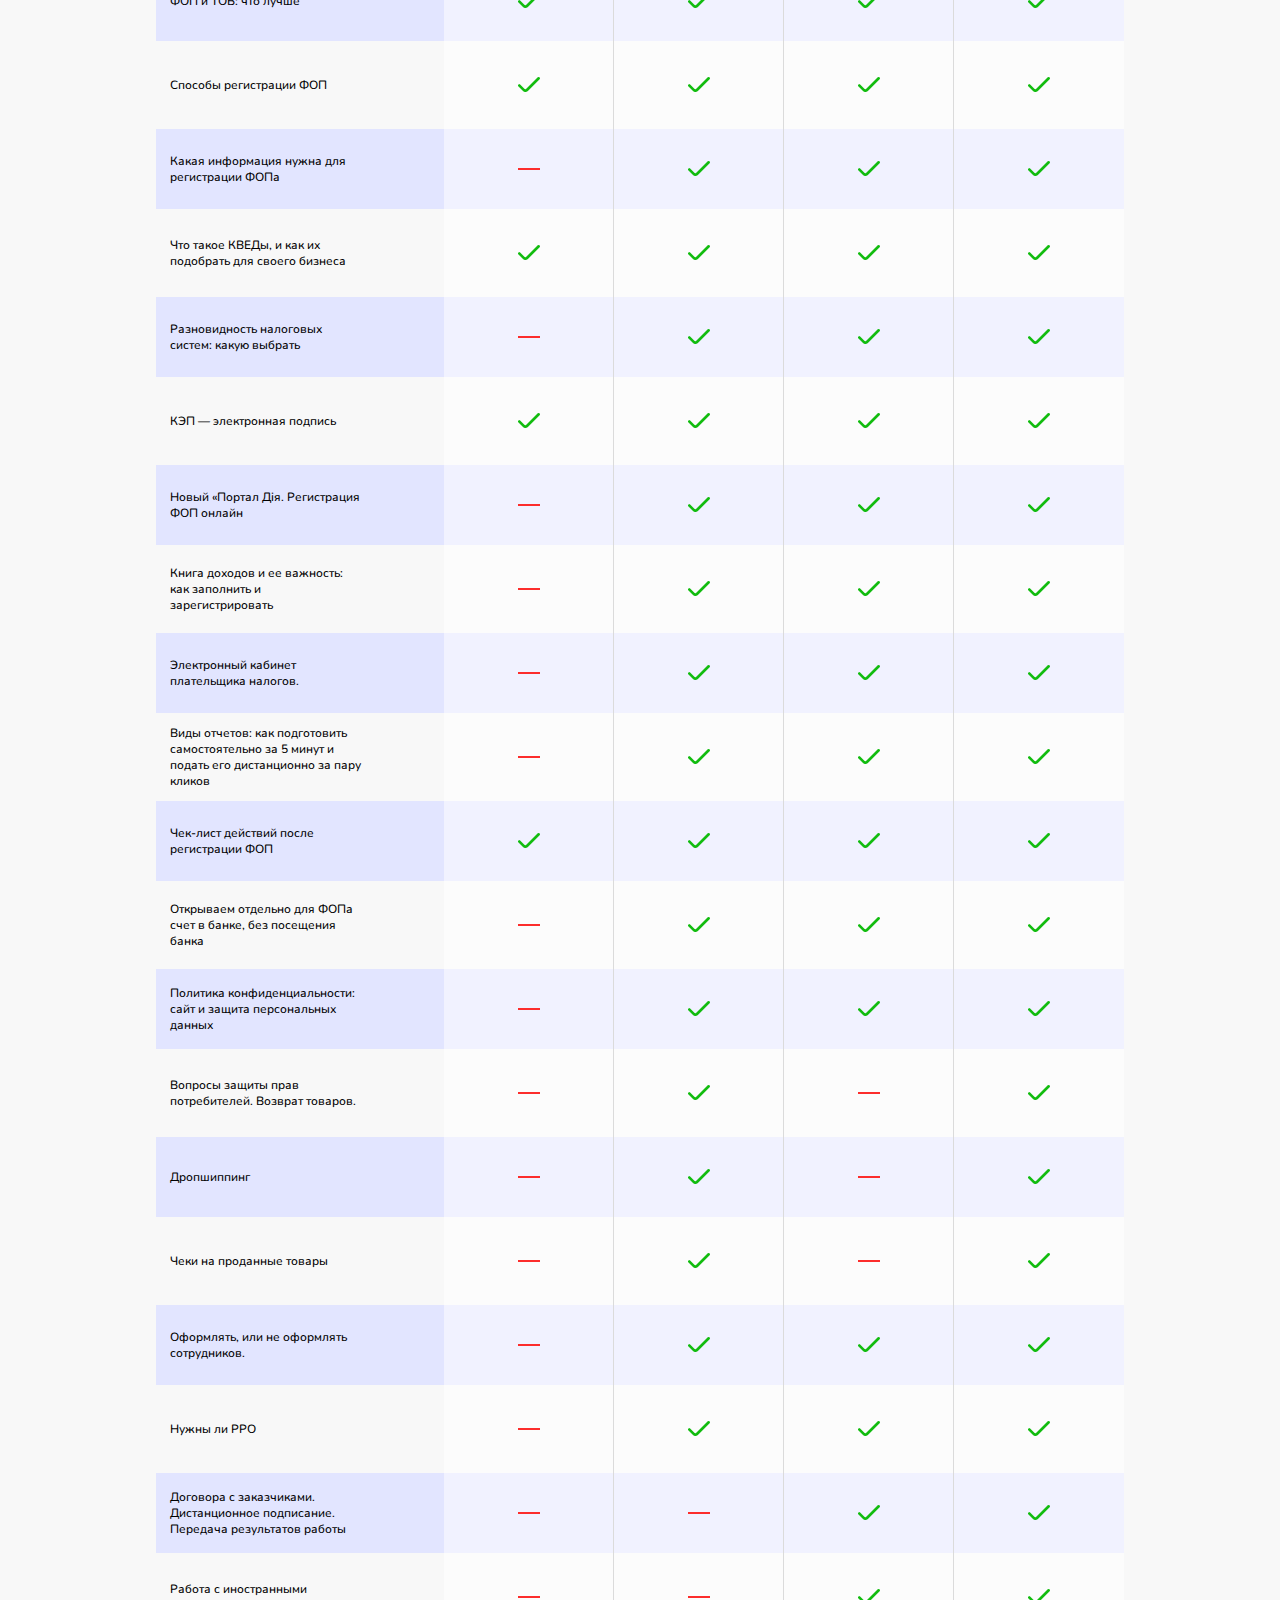
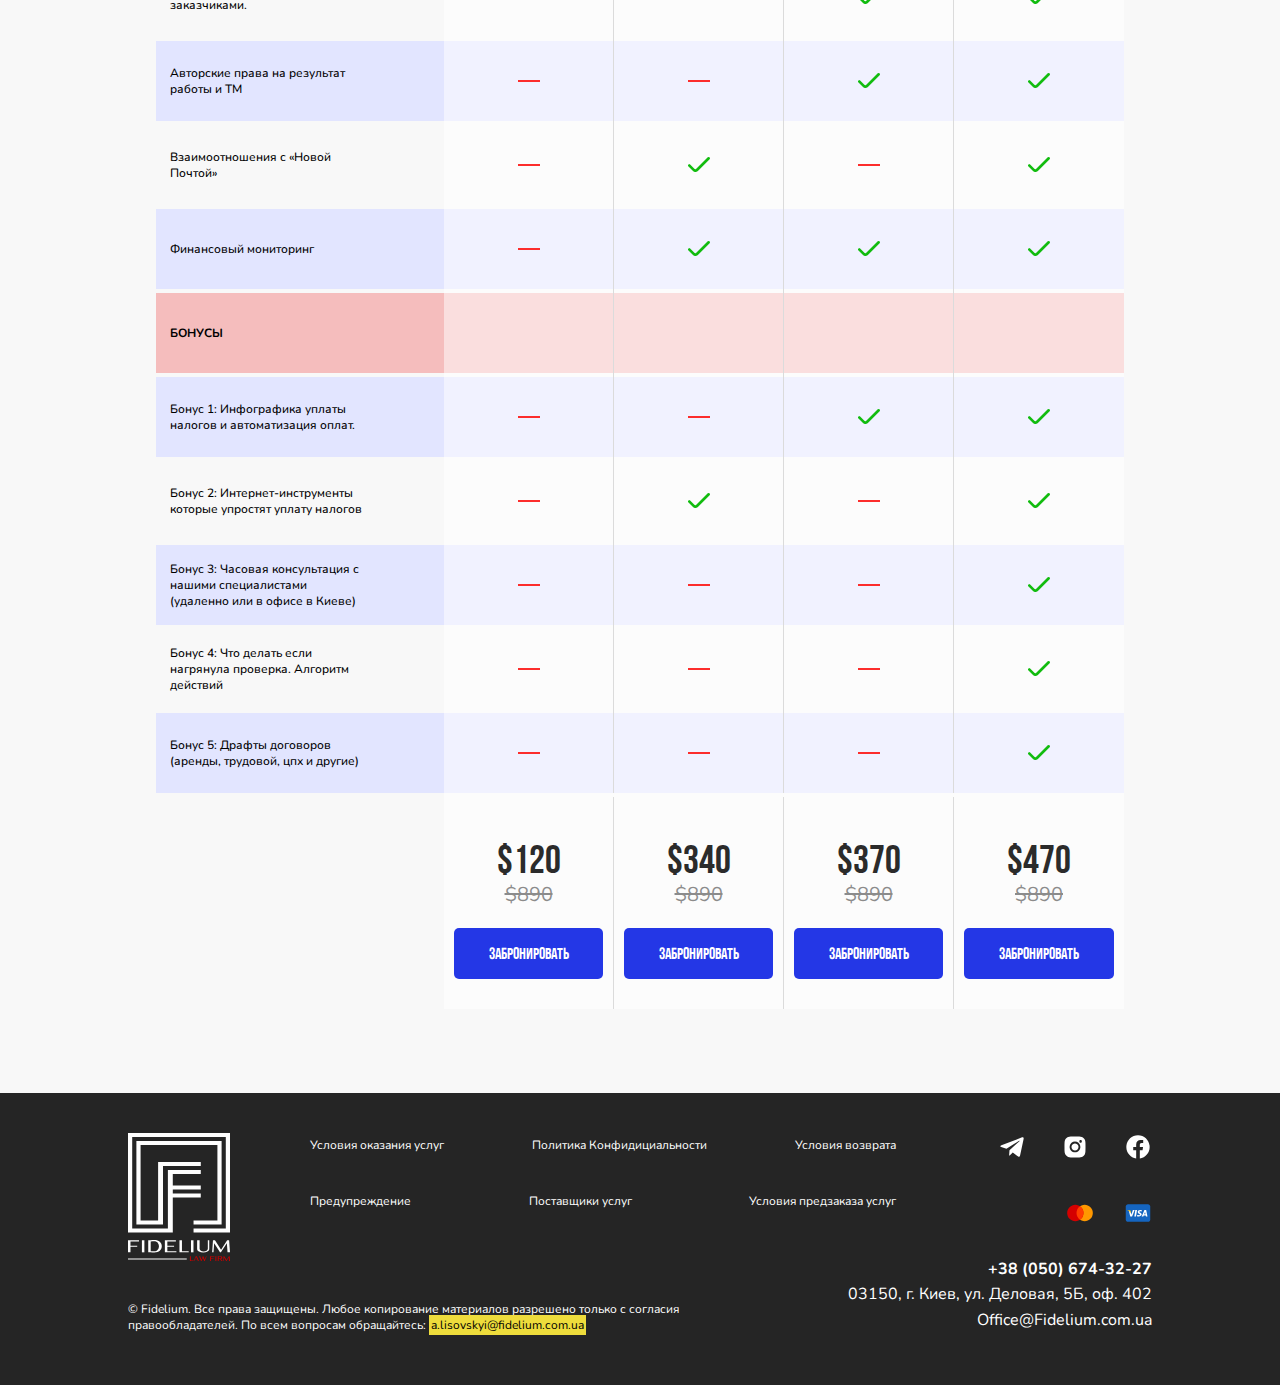
==== commit f29ebc81: "fix-moddal-js" ====
--- a/index.html
+++ b/index.html
@@ -226,7 +226,9 @@
           </div>
           <div class="assignment-block-desing__top">quotequotequote</div>
           <div class="assignment-block-desing__bottom">quotequotequote</div>
-          <a href="#tariffs" class="assignment-block__btn anchors">Получить Бонус</a>
+          <a href="#tariffs" class="assignment-block__btn anchors"
+            >Получить Бонус</a
+          >
         </div>
       </div>
     </section>
@@ -301,9 +303,7 @@
           <img src="img/speakers/logo.svg" alt="" />
         </div>
         <div class="speakers-block">
-          <h2 class="speakers-block__title">
-            <span>Спикеры </span> Курса
-          </h2>
+          <h2 class="speakers-block__title"><span>Спикеры </span> Курса</h2>
           <ul class="speakers-list">
             <li class="speakers-list__item">
               Адвокат с 9-летним опытом в юридической сфере
@@ -2401,8 +2401,8 @@
           <img src="img/footer/logo.svg" class="footer-content__img" alt="" />
           <div class="social-link">
             <a href="#" class="social-link__item telegram-icon">telegram</a>
-            <a href="#" class="social-link__item instagram-icon">instagram</a>
-            <a href="#" class="social-link__item facebook-icon">facebook</a>
+            <a href="https://instagram.com/law_firm_fidelium?igshid=xp7h141o1a1z" class="social-link__item instagram-icon">instagram</a>
+            <a href="https://m.facebook.com/fidelium.group/" class="social-link__item facebook-icon">facebook</a>
           </div>
           <ul class="footer-list">
             <li class="footer-list__item">
@@ -2439,10 +2439,9 @@
           <a href="#" class="footer-card__item visa">visa</a>
         </div>
         <p class="footer-text">
-          © Корнеев Владислав & ProTargeting. Все права защищены. Любое
-          копирование материалов разрешено только с согласия правообладателей.
-          По всем вопросам обращайтесь:
-          <a href="mailto:info@protargeting.team">info@protargeting.team</a>
+          © Fidelium. Все права защищены. Любое копирование материалов разрешено
+          только с согласия правообладателей. По всем вопросам обращайтесь:
+          <a href="mailto:a.lisovskyi@fidelium.com.ua">a.lisovskyi@fidelium.com.ua</a>
         </p>
       </div>
     </footer>
@@ -2476,18 +2475,18 @@
           <a href="#assignment" class="menu-list__item anchors">Для кого</a>
         </li>
         <li>
-          <a href="#module-wrapper" class="menu-list__item anchors"
-            >Программа</a
-          >
+          <a href="#module-wrapper" class="menu-list__item anchors">
+            Программа
+          </a>
         </li>
         <li>
           <a href="#tariffs" class="menu-list__item anchors">Учавствовать</a>
         </li>
         <li>
-          <a href="#footer" class="menu-list__item anchors"
-            >Дополнительная<br />
-            информация</a
-          >
+          <a href="#footer" class="menu-list__item anchors">
+            Дополнительная<br />
+            информация
+          </a>
         </li>
       </ul>
 
@@ -2499,17 +2498,17 @@
         <p class="menu-contact___text">Office@Fidelium.com.ua</p>
         <ul class="munu-soceal">
           <li>
-            <a href="#assignment" class="munu-soceal__item telegram"
-              >telegram</a
-            >
+            <a href="#assignment" class="munu-soceal__item telegram">
+              telegram
+            </a>
           </li>
           <li>
-            <a href="#module-wrapper" class="munu-soceal__item instagram"
-              >instagram</a
-            >
+            <a href="https://instagram.com/law_firm_fidelium?igshid=xp7h141o1a1z" class="munu-soceal__item instagram">
+              instagram
+            </a>
           </li>
           <li>
-            <a href="#tariffs" class="munu-soceal__item faceboock">faceboock</a>
+            <a href="https://m.facebook.com/fidelium.group/" class="munu-soceal__item faceboock">faceboock</a>
           </li>
         </ul>
       </div>
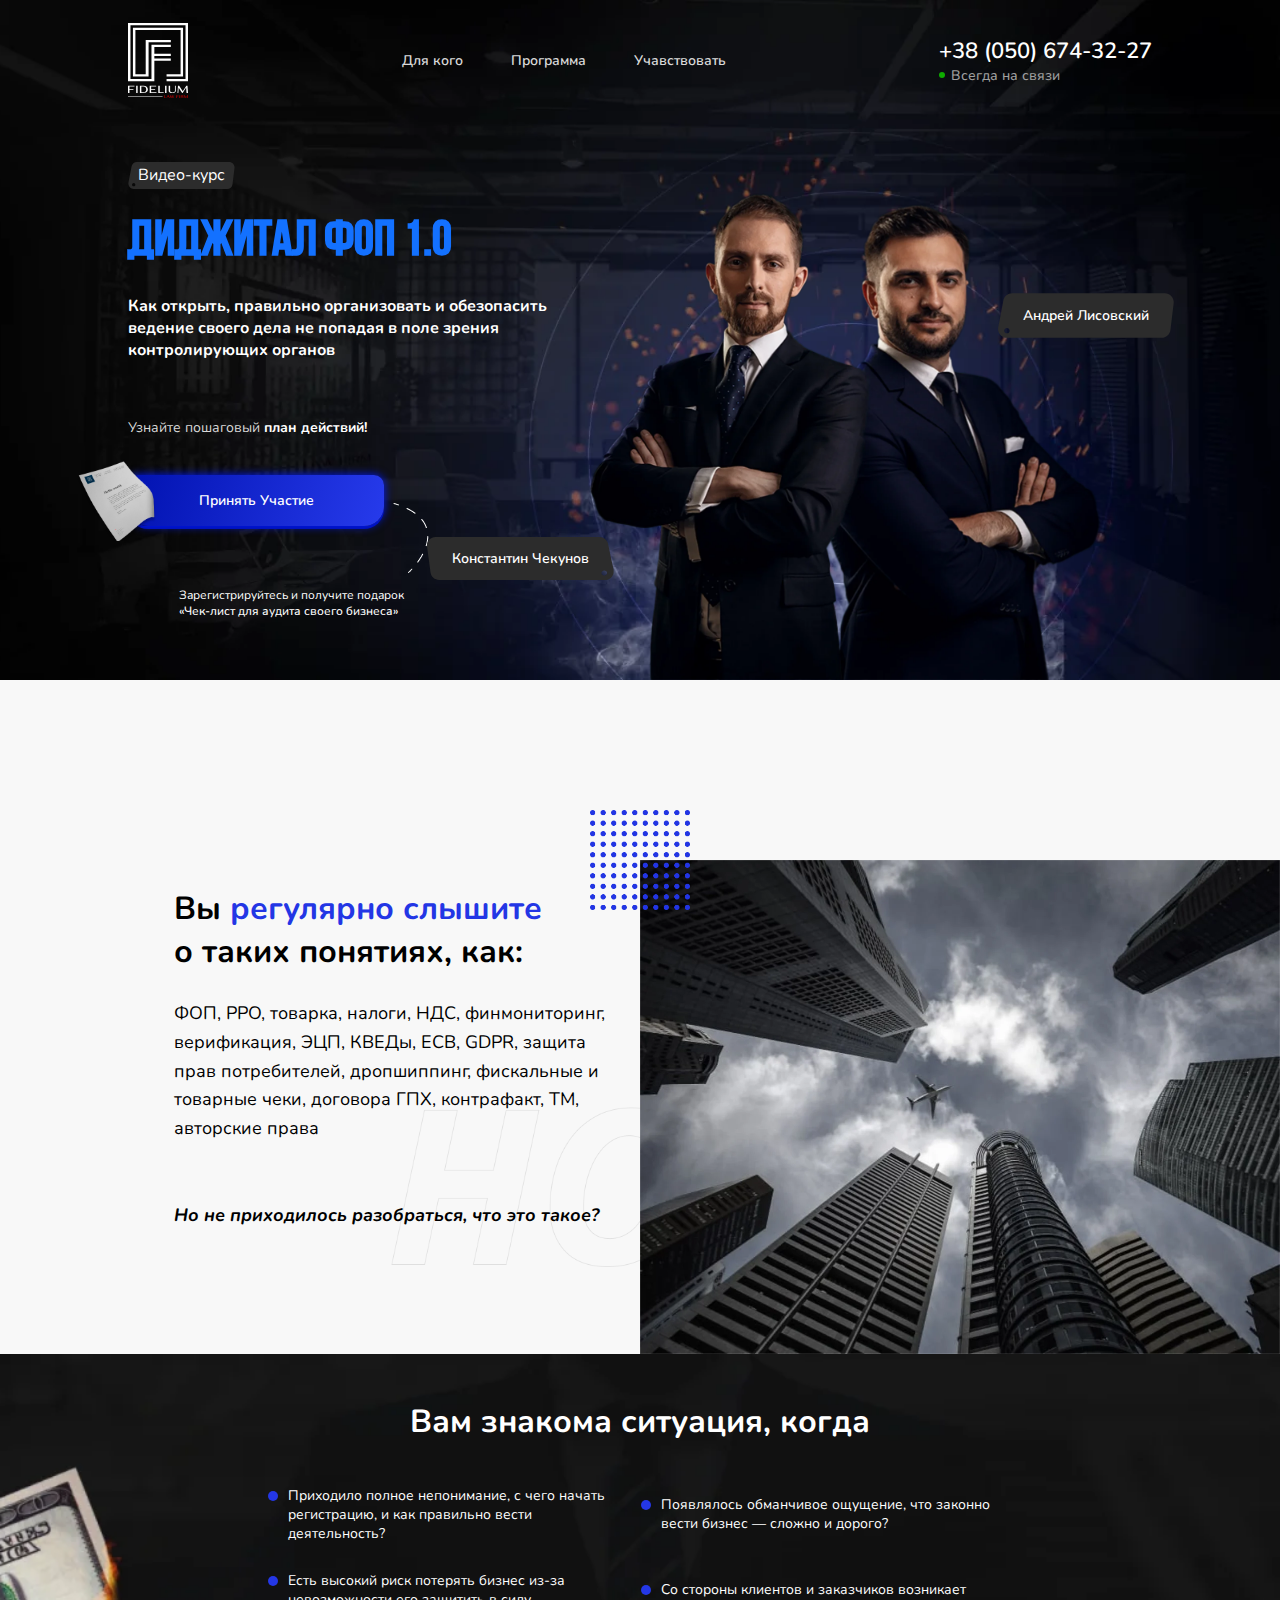
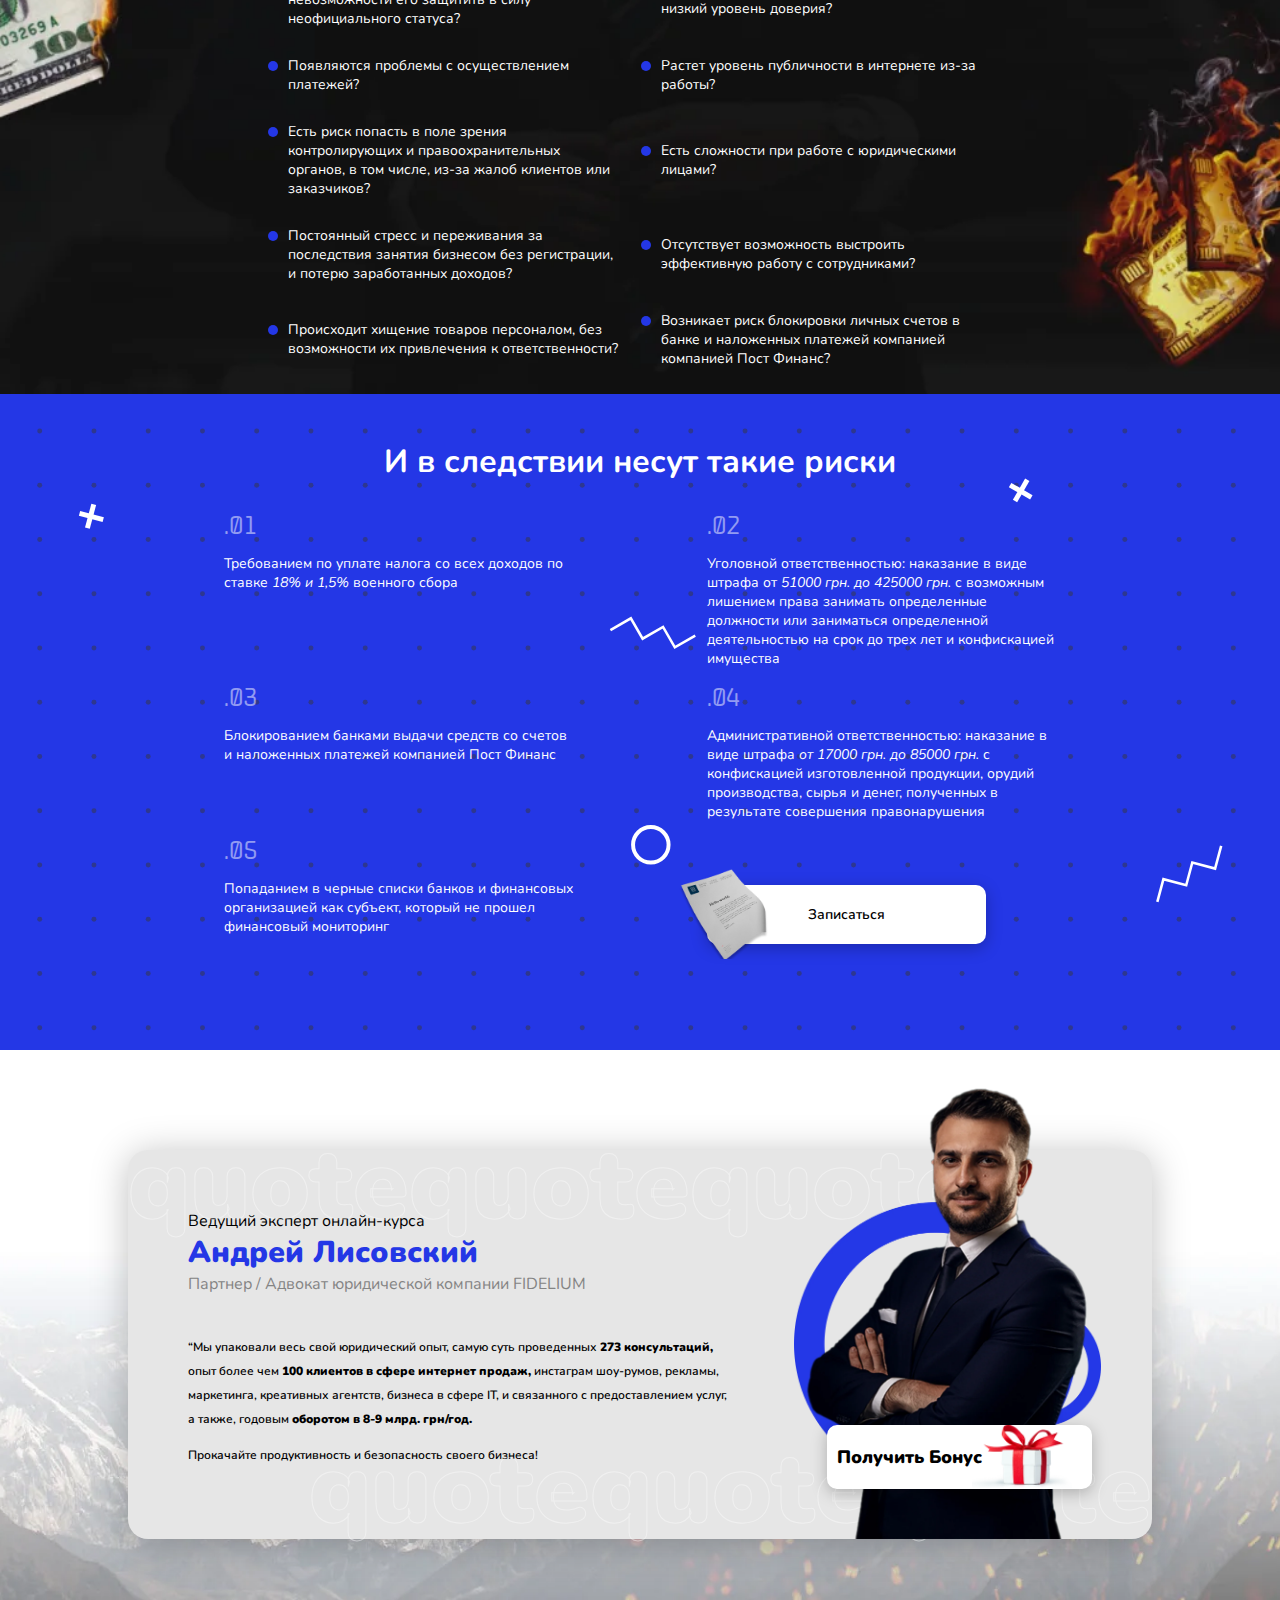
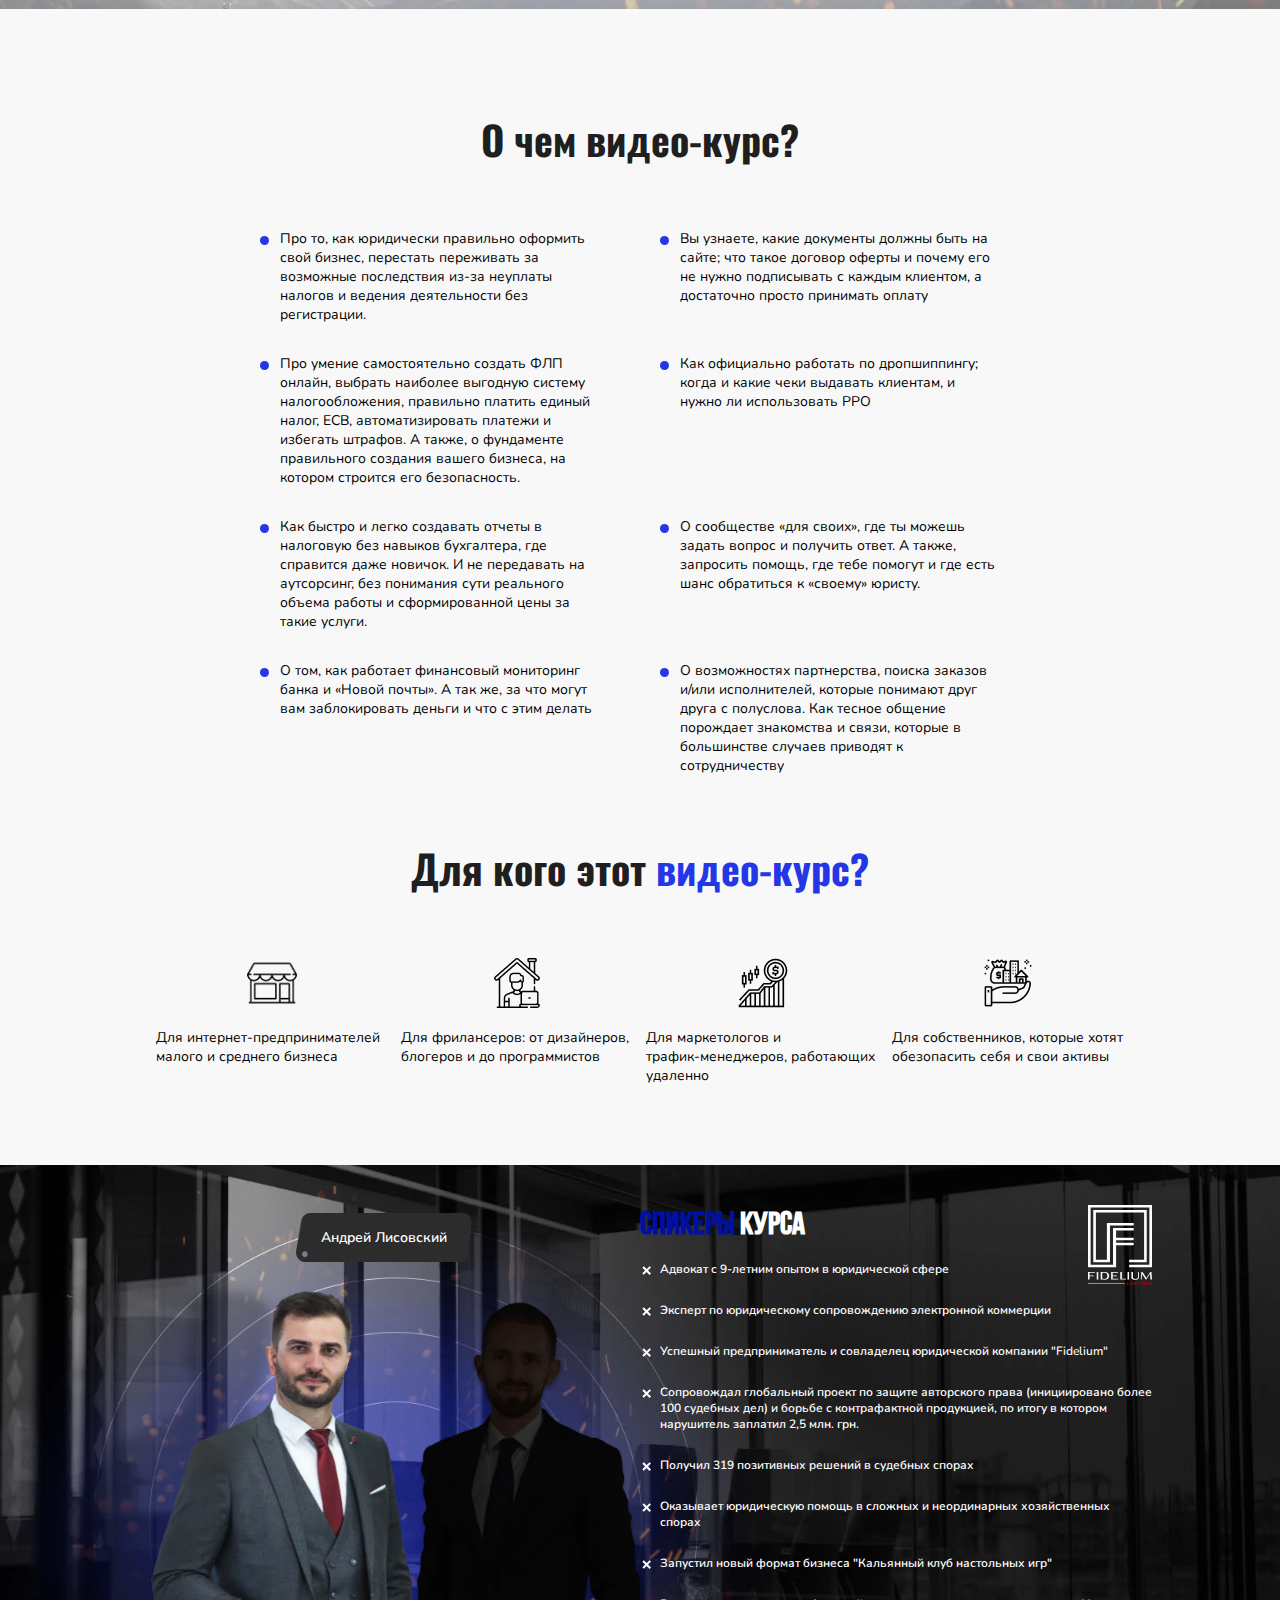
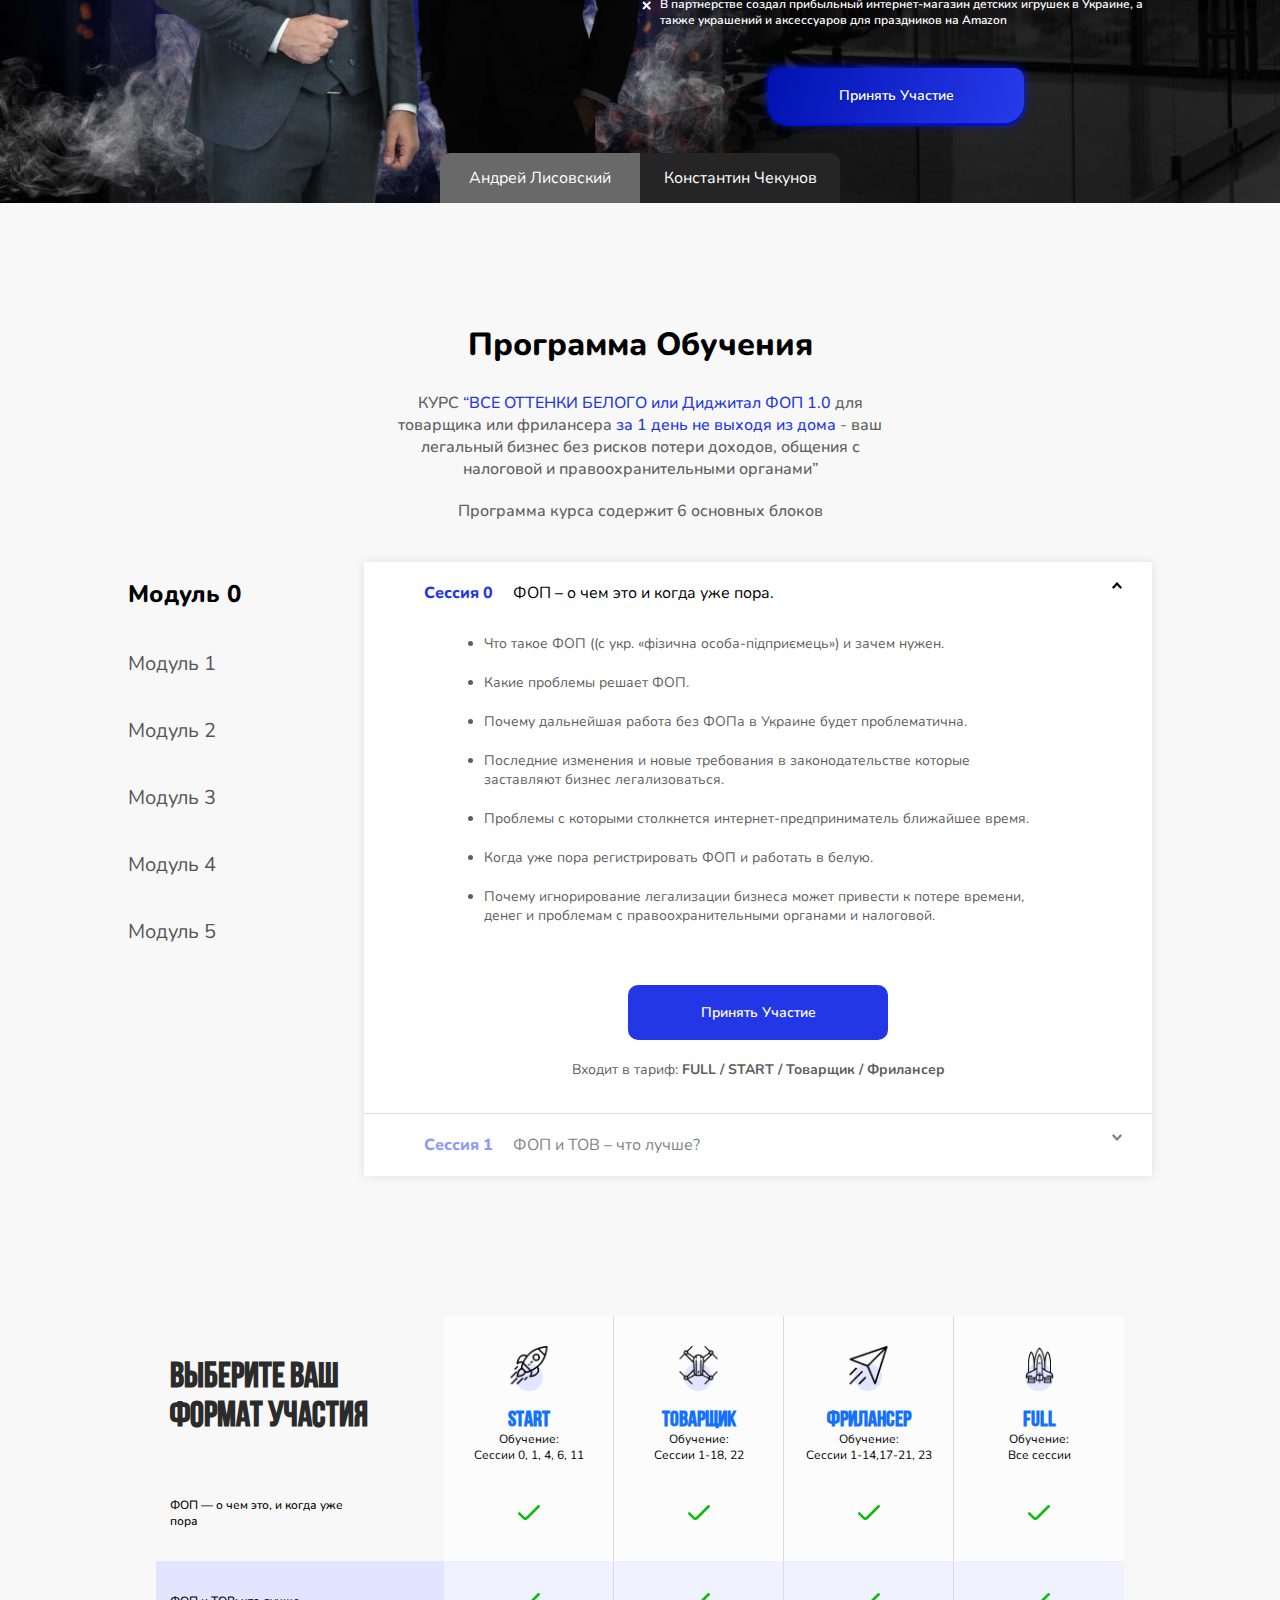
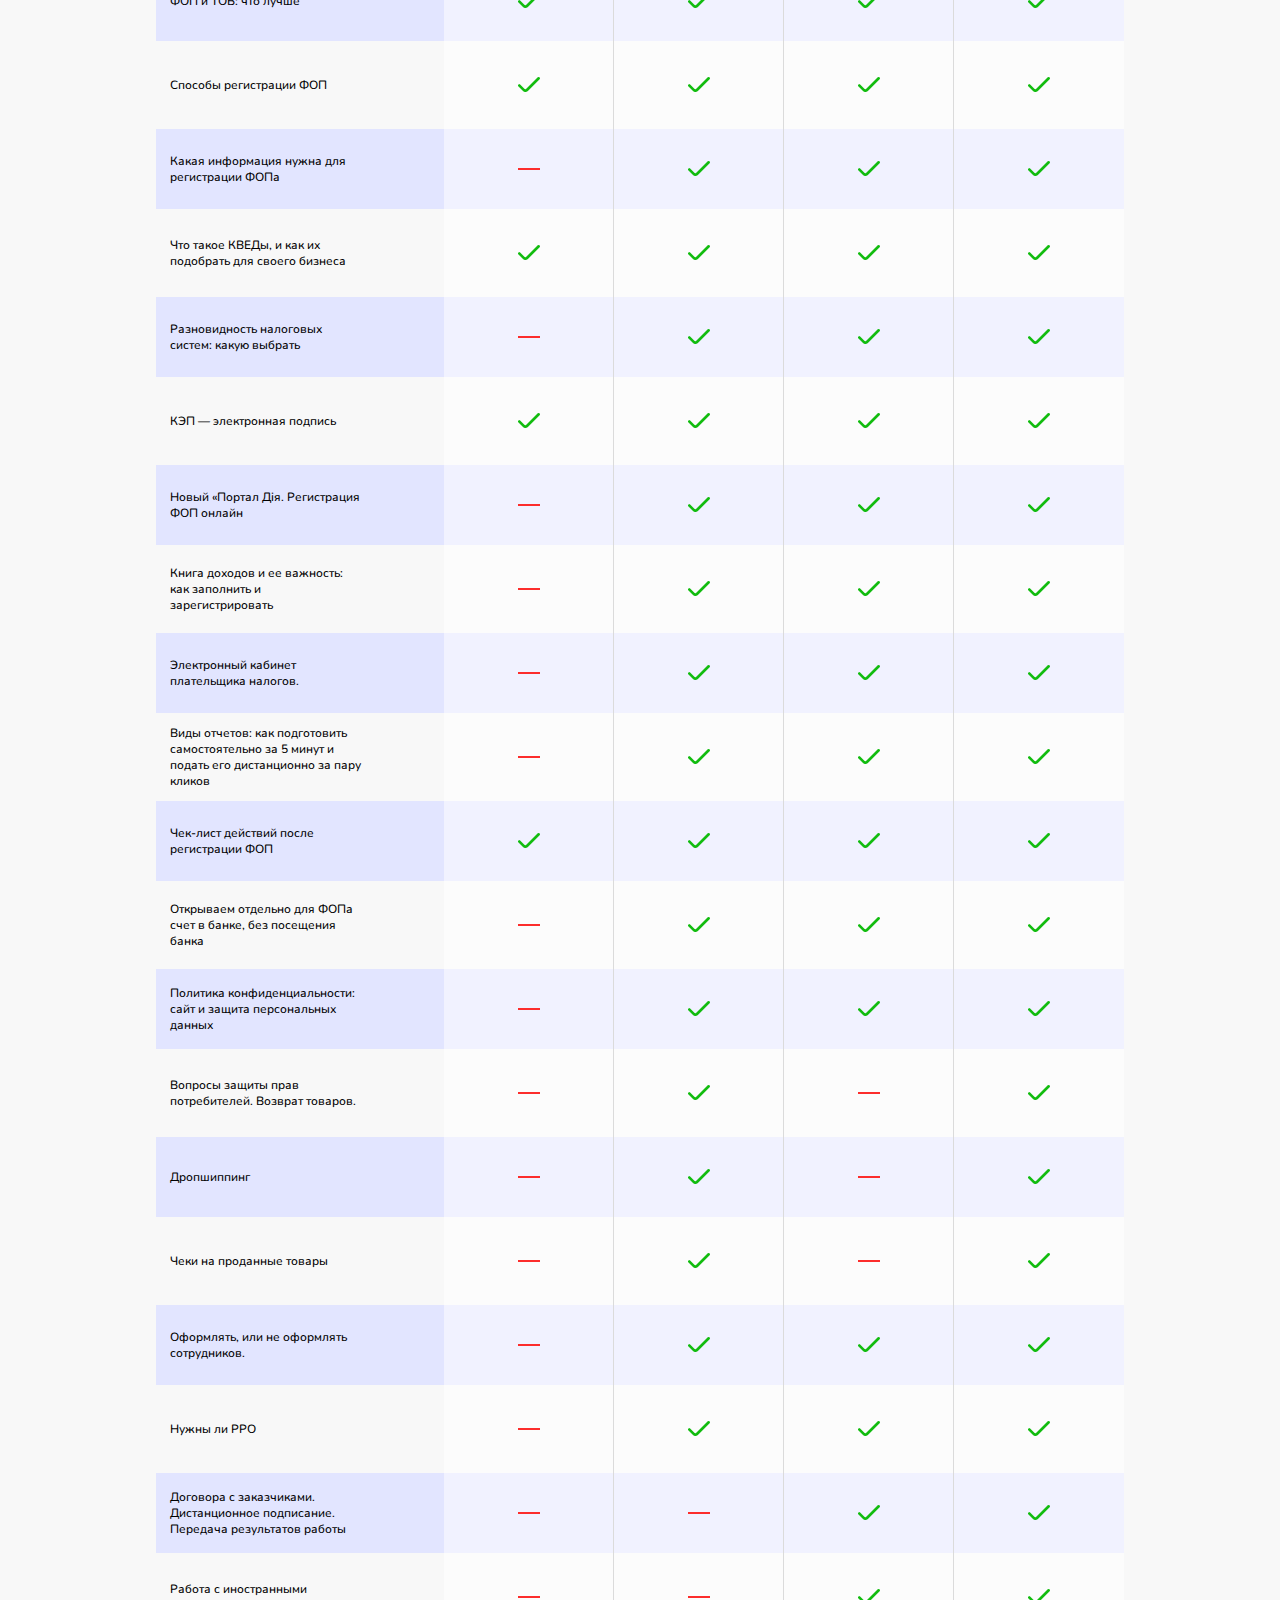
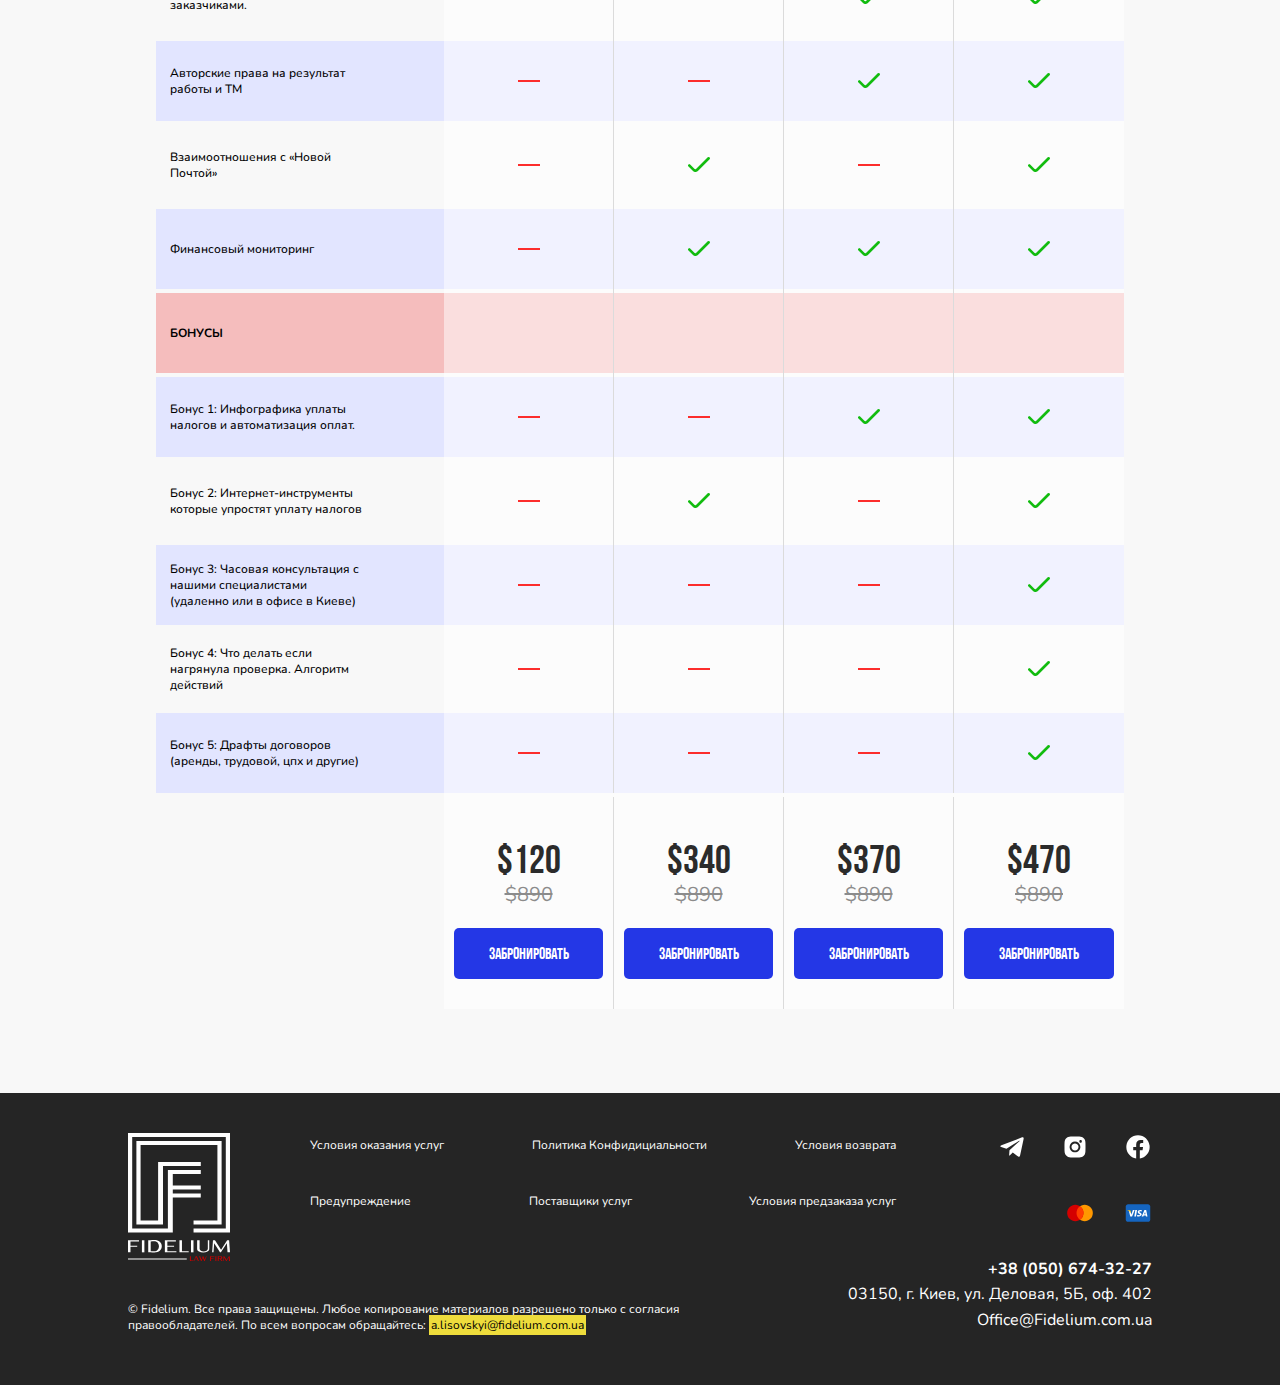
==== commit 0f490d19: "fix-speckers" ====
--- a/index.html
+++ b/index.html
@@ -304,7 +304,11 @@
         </div>
         <div class="speakers-block">
           <h2 class="speakers-block__title"><span>Спикеры </span> Курса</h2>
-          <ul class="speakers-list">
+          <div class="speakers-switch">
+            <div class="speakers-switch__btn active" data-speaker="1">Андрей Лисовский</div>
+            <div class="speakers-switch__btn" data-speaker="2">Константин Чекунов</div>
+          </div>
+          <ul class="speakers-list active" data-list="1">
             <li class="speakers-list__item">
               Адвокат с 9-летним опытом в юридической сфере
             </li>
@@ -335,13 +339,41 @@
               Украине, а также украшений и аксессуаров для праздников на Amazon
             </li>
           </ul>
-          <a href="#tariffs" class="speakers-block__btn anchors btn-hover"
-            >Принять Участие</a
-          >
+          <ul class="speakers-list" data-list="2">
+            <li class="speakers-list__item">
+              Имеет 10-летний опыт в юридической сфере, из которых 8 лет адвокатского стажа. 
+            </li>
+            <li class="speakers-list__item">
+              Эксперт в вопросах юридической поддержки бизнеса,  в сфере инвестиций, корпоративного структурирования.
+            </li>
+            <li class="speakers-list__item">
+              Предприниматель, владелец нескольких юридических компаний, партнер Адвокатского обьединени “Fidelium”.
+            </li>
+            <li class="speakers-list__item">
+              Успешно сопровождал пул кейсов по взысканию и реструктуризации (FRNR) более 9 млн. $ в интересах международного финансового учреждения.
+            </li>
+            <li class="speakers-list__item">
+              Выступал советником в министерстве инфраструктуры по вопросам Евроинтеграции.
+            </li>
+            <li class="speakers-list__item">
+              Оказывает активную и постоянную юридическую поддержку представителям украинского шоу-бизнеса и собственников бизнеса в сфере HORECA.
+            </li>
+            <li class="speakers-list__item">
+              Опыт собственного бизнеса в beauty индустрии, а так же в сегменте rental.
+            </li>
+
+          </ul>
+          <a href="#tariffs" class="speakers-block__btn anchors">
+            Принять Участие
+          </a>
         </div>
-        <div class="speakers-img">
-          <img src="img/speakers/speakers.webp" alt="" />
+        <div class="speakers-img active" data-img="1">
+          <img src="img/speakers/1.webp" alt="Андрей Лисовский" />
           <p class="speakers-img-text">Андрей Лисовский</p>
+        </div>
+        <div class="speakers-img" data-img="2">
+          <img src="img/speakers/2.webp" alt="Константин Чекунов" />
+          <p class="speakers-img-text">Константин Чекунов</p>
         </div>
       </div>
     </section>
@@ -2401,8 +2433,16 @@
           <img src="img/footer/logo.svg" class="footer-content__img" alt="" />
           <div class="social-link">
             <a href="#" class="social-link__item telegram-icon">telegram</a>
-            <a href="https://instagram.com/law_firm_fidelium?igshid=xp7h141o1a1z" class="social-link__item instagram-icon">instagram</a>
-            <a href="https://m.facebook.com/fidelium.group/" class="social-link__item facebook-icon">facebook</a>
+            <a
+              href="https://instagram.com/law_firm_fidelium?igshid=xp7h141o1a1z"
+              class="social-link__item instagram-icon"
+              >instagram</a
+            >
+            <a
+              href="https://m.facebook.com/fidelium.group/"
+              class="social-link__item facebook-icon"
+              >facebook</a
+            >
           </div>
           <ul class="footer-list">
             <li class="footer-list__item">
@@ -2441,7 +2481,9 @@
         <p class="footer-text">
           © Fidelium. Все права защищены. Любое копирование материалов разрешено
           только с согласия правообладателей. По всем вопросам обращайтесь:
-          <a href="mailto:a.lisovskyi@fidelium.com.ua">a.lisovskyi@fidelium.com.ua</a>
+          <a href="mailto:a.lisovskyi@fidelium.com.ua"
+            >a.lisovskyi@fidelium.com.ua</a
+          >
         </p>
       </div>
     </footer>
@@ -2503,18 +2545,26 @@
             </a>
           </li>
           <li>
-            <a href="https://instagram.com/law_firm_fidelium?igshid=xp7h141o1a1z" class="munu-soceal__item instagram">
+            <a
+              href="https://instagram.com/law_firm_fidelium?igshid=xp7h141o1a1z"
+              class="munu-soceal__item instagram"
+            >
               instagram
             </a>
           </li>
           <li>
-            <a href="https://m.facebook.com/fidelium.group/" class="munu-soceal__item faceboock">faceboock</a>
+            <a
+              href="https://m.facebook.com/fidelium.group/"
+              class="munu-soceal__item faceboock"
+              >faceboock</a
+            >
           </li>
         </ul>
       </div>
     </div>
 
     <script src="js/jqvery.js"></script>
+    <script src="js/speakers.js"></script>
     <script src="js/modal.js"></script>
     <script src="js/menu.js"></script>
     <script src="js/tabs.js"></script>
--- a/css/style.css
+++ b/css/style.css
@@ -542,6 +542,36 @@
   background-size: cover;
   margin-bottom: 120px;
 }
+.speakers-switch {
+  display: flex;
+  position: absolute;
+  bottom: 0;
+  left: 50%;
+  transform: translateX(-50%);
+  z-index: 999;
+}
+.speakers-switch__btn {
+  text-align: center;
+  width: 200px;
+  background-color: #252525;
+  padding: 20px 0;
+  color: #ffffff;
+  cursor: pointer;
+  transition: all 0.3s;
+}
+.speakers-switch__btn:first-child {
+  border-top-left-radius: 10px;
+  border-right: 1px solid #696969;
+}
+.speakers-switch__btn:last-child {
+  border-top-right-radius: 10px;
+}
+.speakers-switch__btn:hover {
+  background-color: #494949;
+}
+.speakers-switch__btn.active {
+  background-color: #696969;
+}
 .speakers-block {
   width: 50%;
   margin-left: 50%;
@@ -556,10 +586,14 @@
   color: #0010a3;
 }
 .speakers-list {
+  display: none;
   padding: 0;
   margin: 0;
   list-style-type: none;
   margin-bottom: 40px;
+}
+.speakers-list.active {
+  display: block;
 }
 .speakers-list__item {
   position: relative;
@@ -602,7 +636,11 @@
   box-shadow: 0px 0px 10px #001aff, 0px 3px 0px #0010a3;
   margin-bottom: 80px;
 }
+.speakers-img.active {
+  display: block;
+}
 .speakers-img {
+  display: none;
   position: absolute;
   left: 6%;
   bottom: 0;
--- a/css/media.css
+++ b/css/media.css
@@ -248,6 +248,9 @@
   .speakers-logo {
     top: 40px;
   }
+  .speakers-switch__btn {
+    padding: 14px 0;
+  }
   .svg {
     width: 18px;
     height: 18px;
@@ -430,6 +433,10 @@
     width: 70px;
     height: 70px;
     right: 0;
+  }
+  .speakers-switch__btn {
+    font-size: 14px;
+    width: 160px;
   }
 }
 @media (max-width: 920px) {
@@ -931,6 +938,24 @@
     width: 280px;
     padding: 20px 0;
   }
+  .speakers-switch {
+    width: 100%;
+    position: static;
+    transform: translateX(0%);
+    left: 0;
+    top: 0;
+    margin-bottom: 20px;
+  }
+  .speakers-switch__btn {
+    width: 50%;
+  }
+  .speakers-switch__btn:first-child {
+    border-bottom-left-radius: 10px;
+  }
+  .speakers-switch__btn:last-child {
+    border-bottom-right-radius: 10px;
+  }
+
   .footer-content {
     flex-direction: column;
     align-items: center;
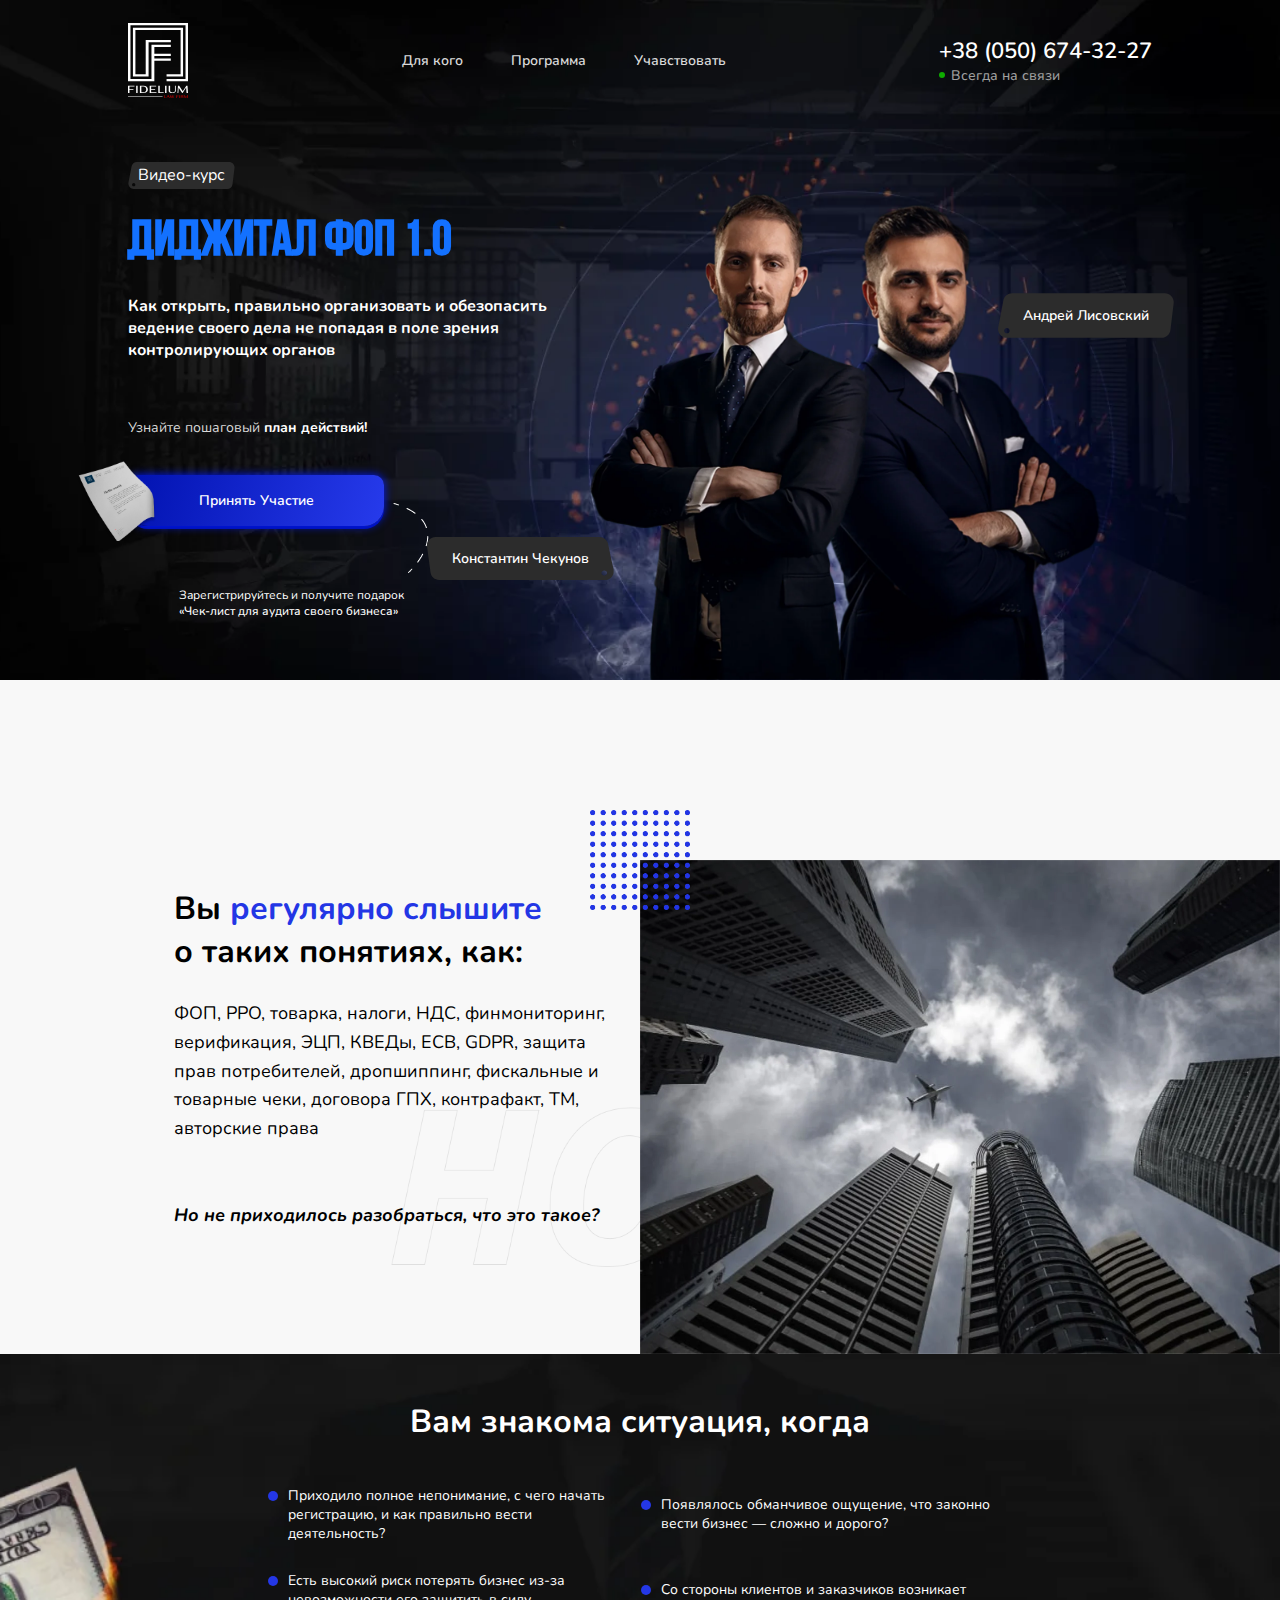
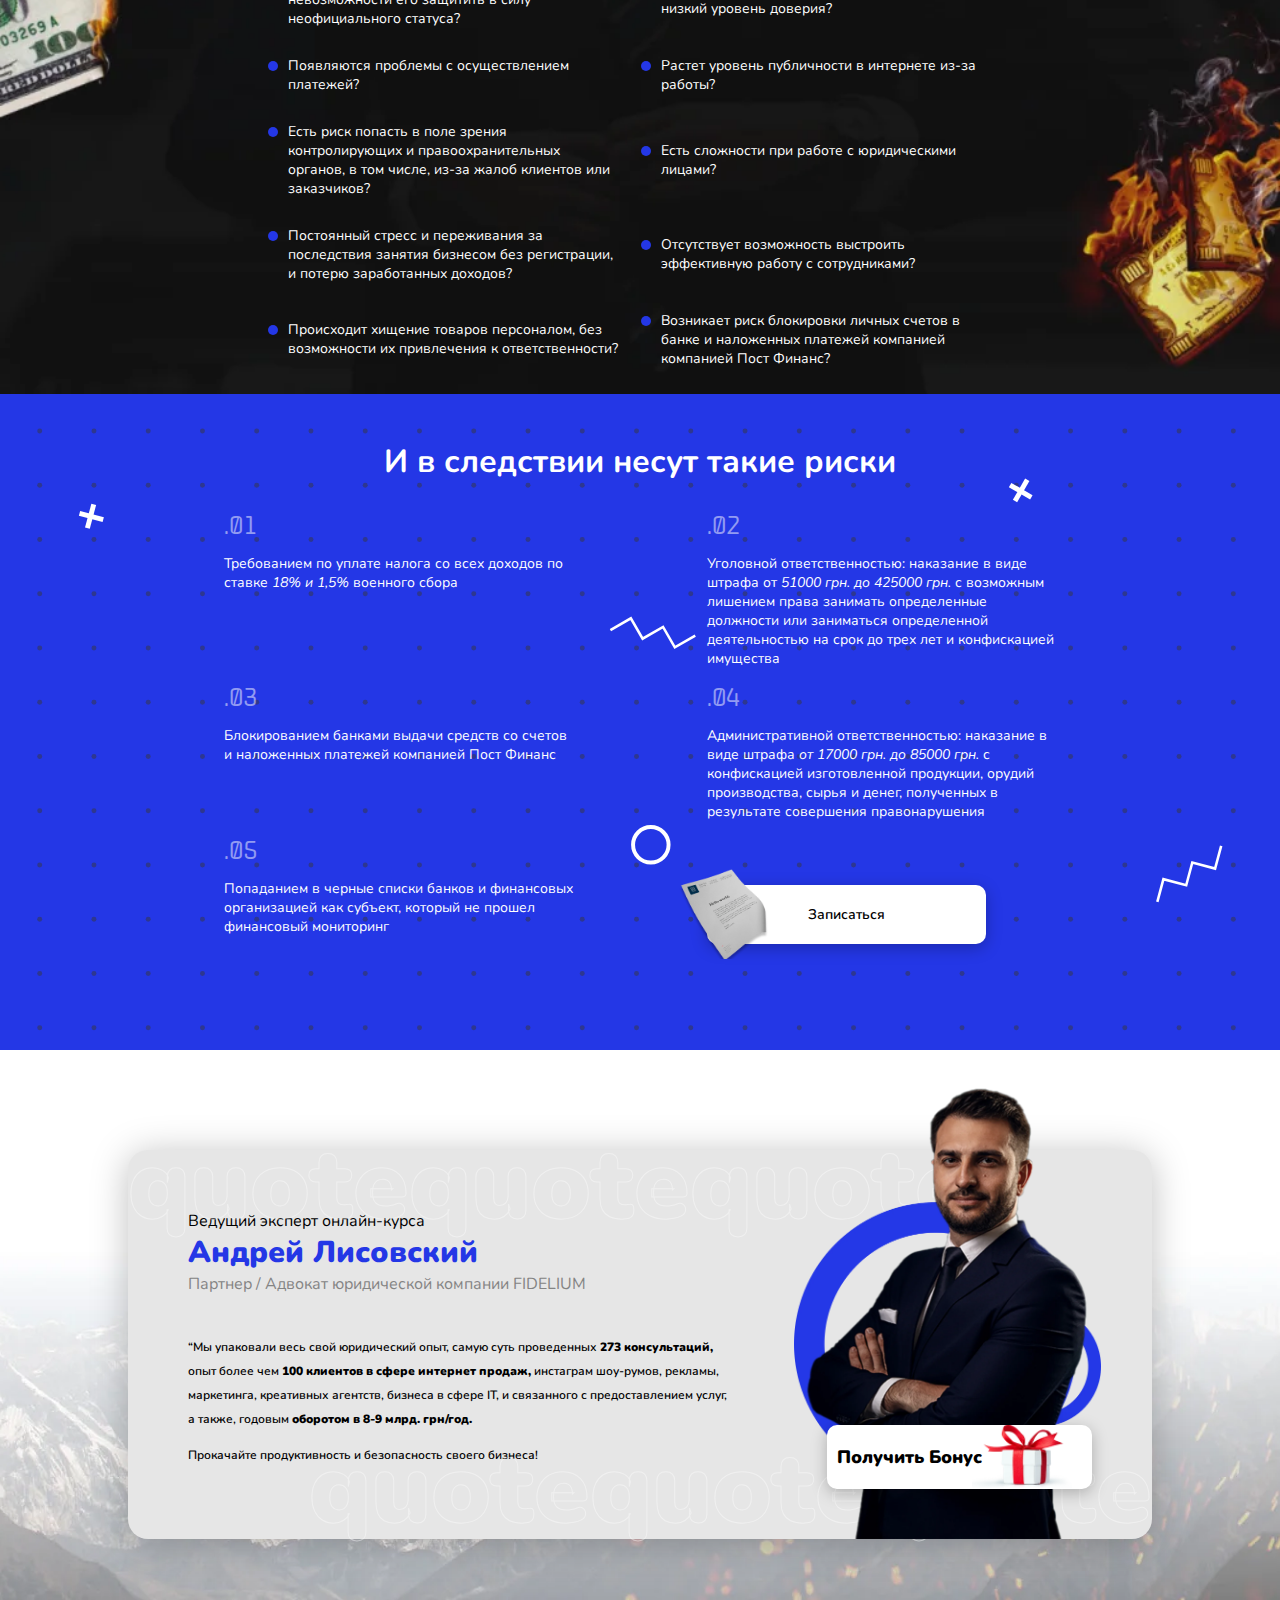
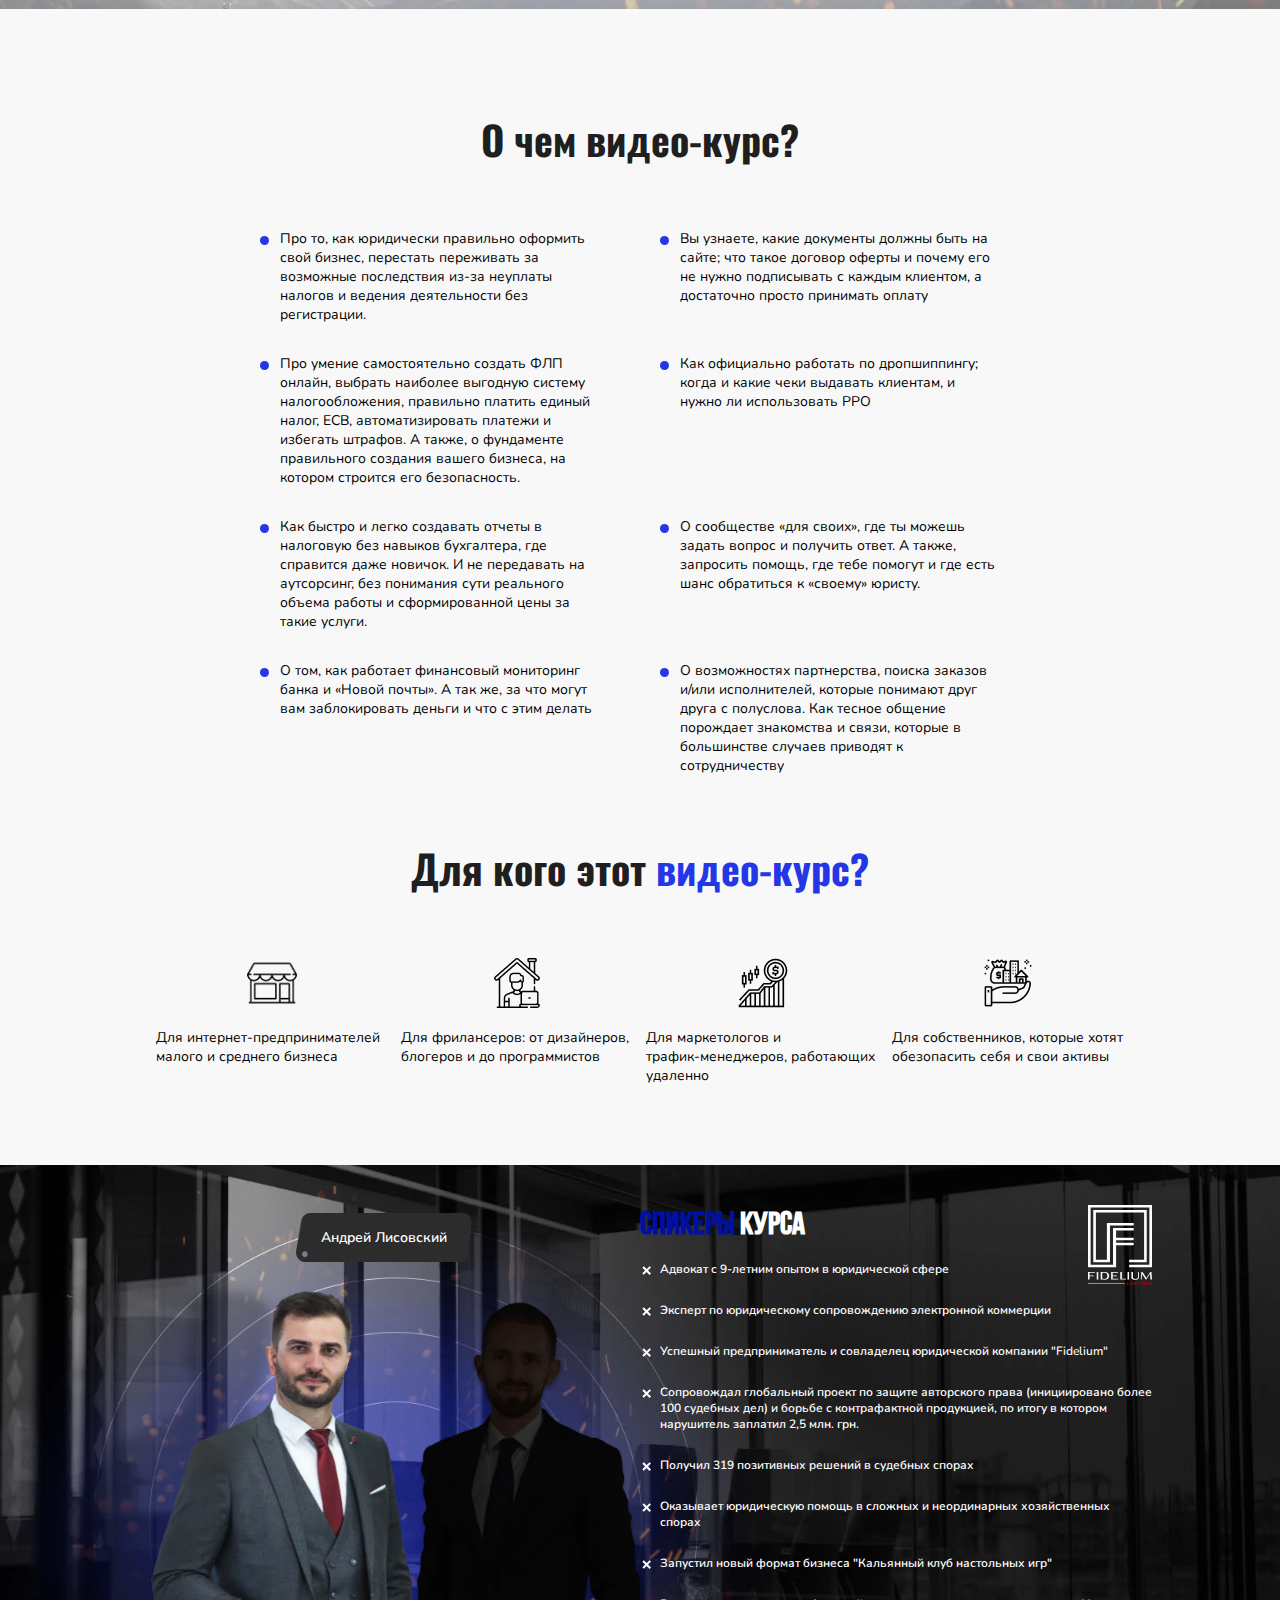
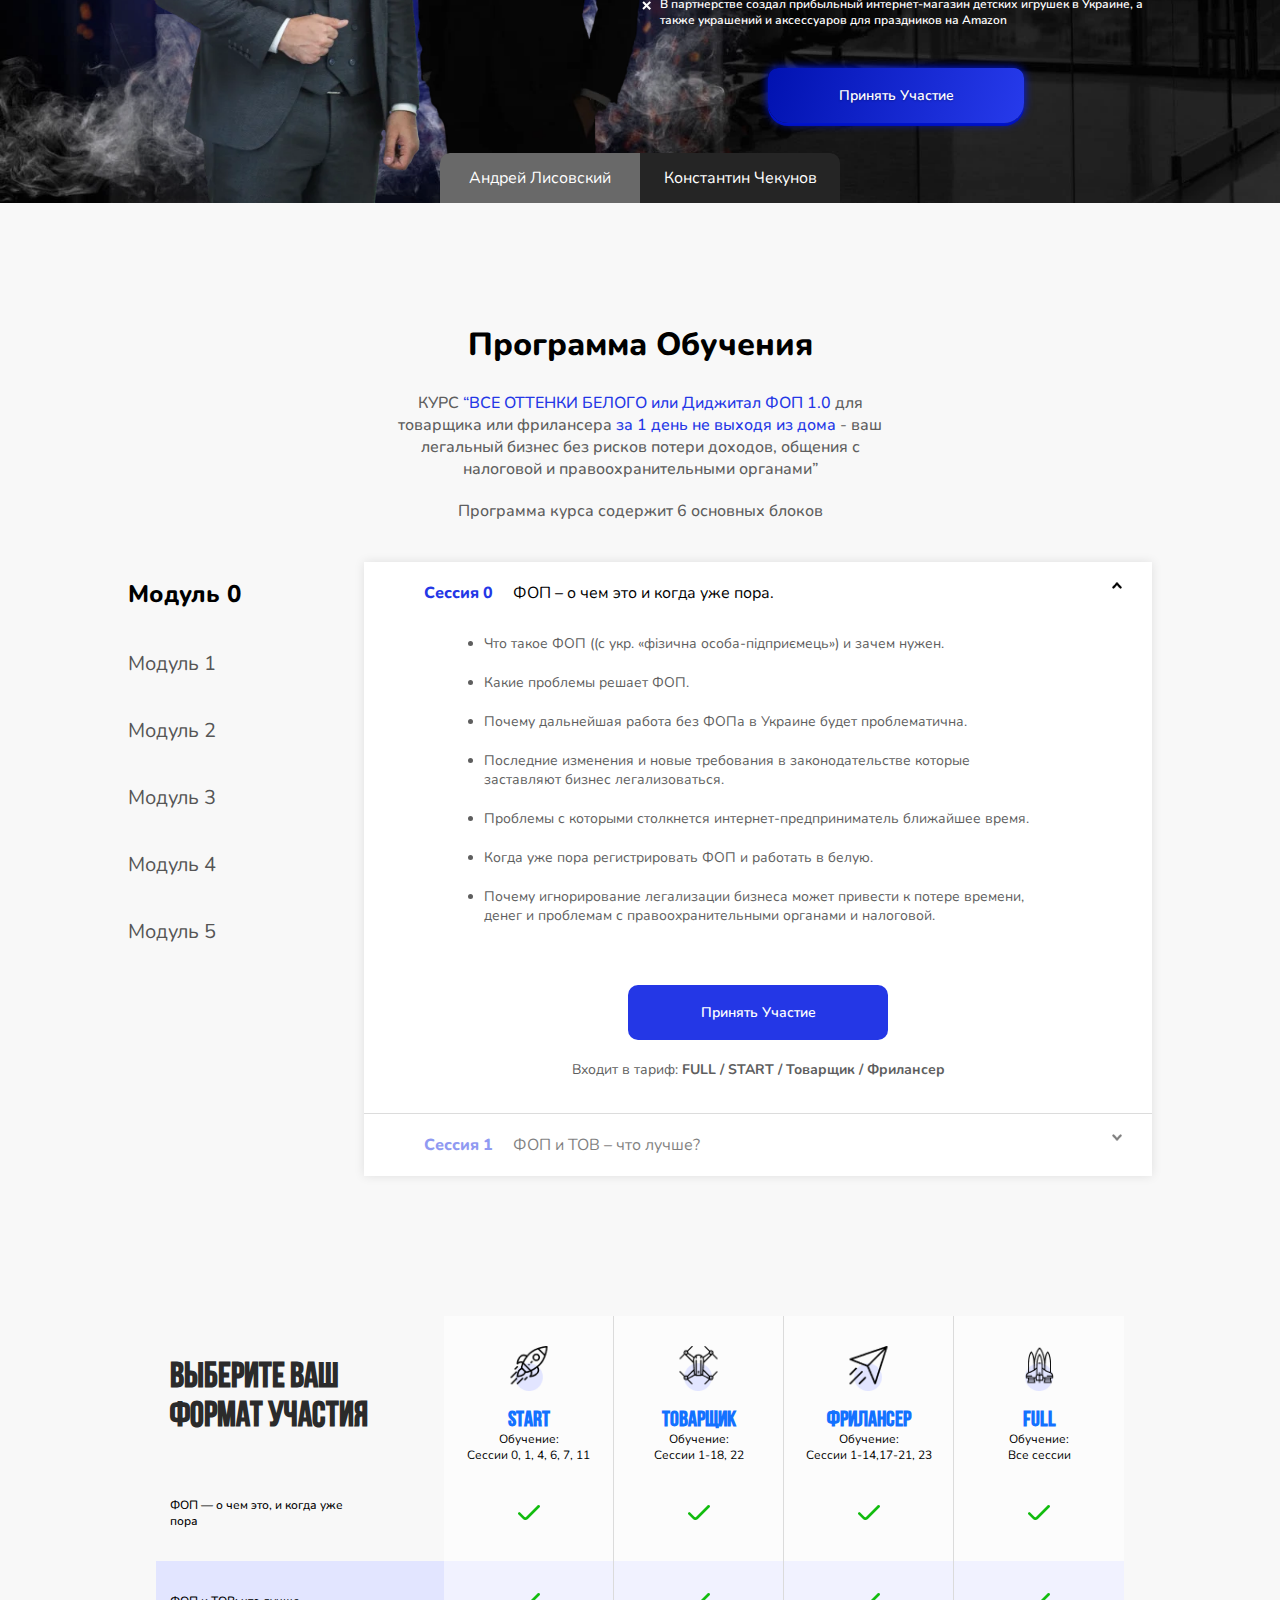
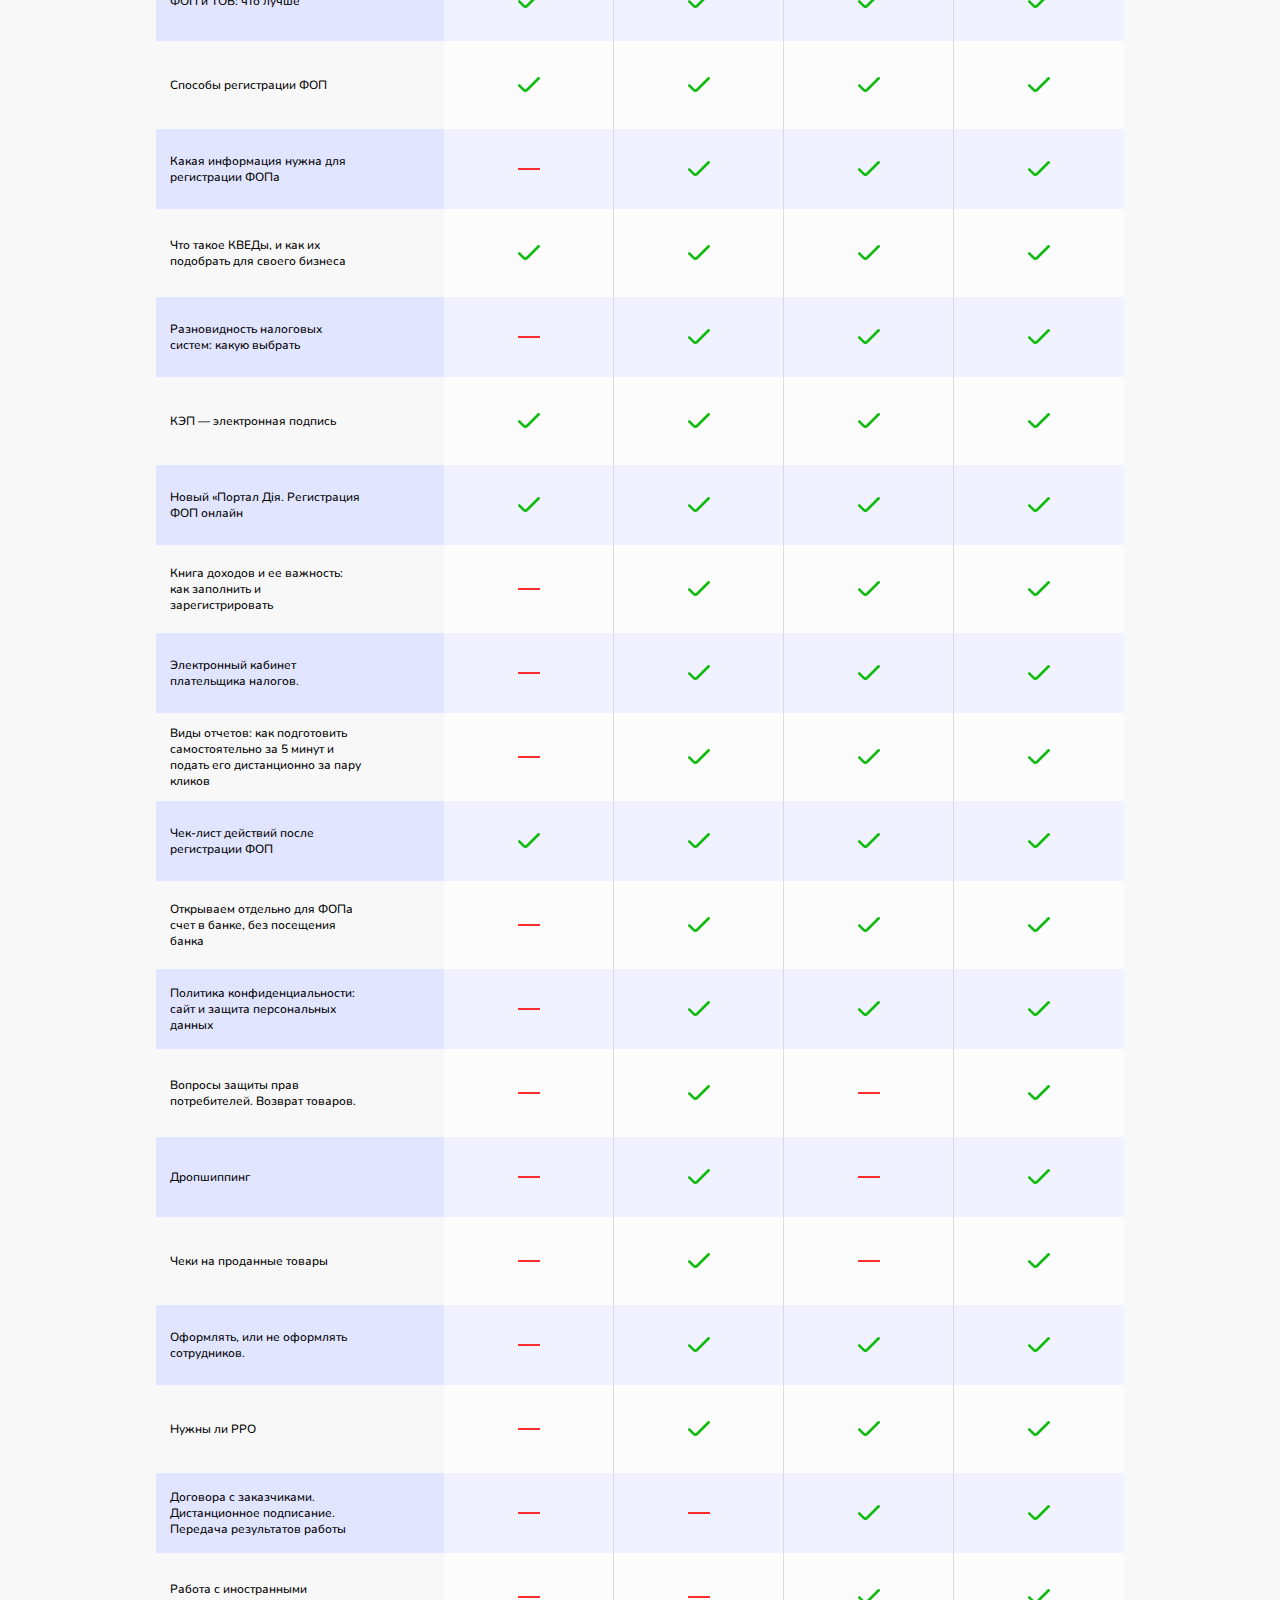
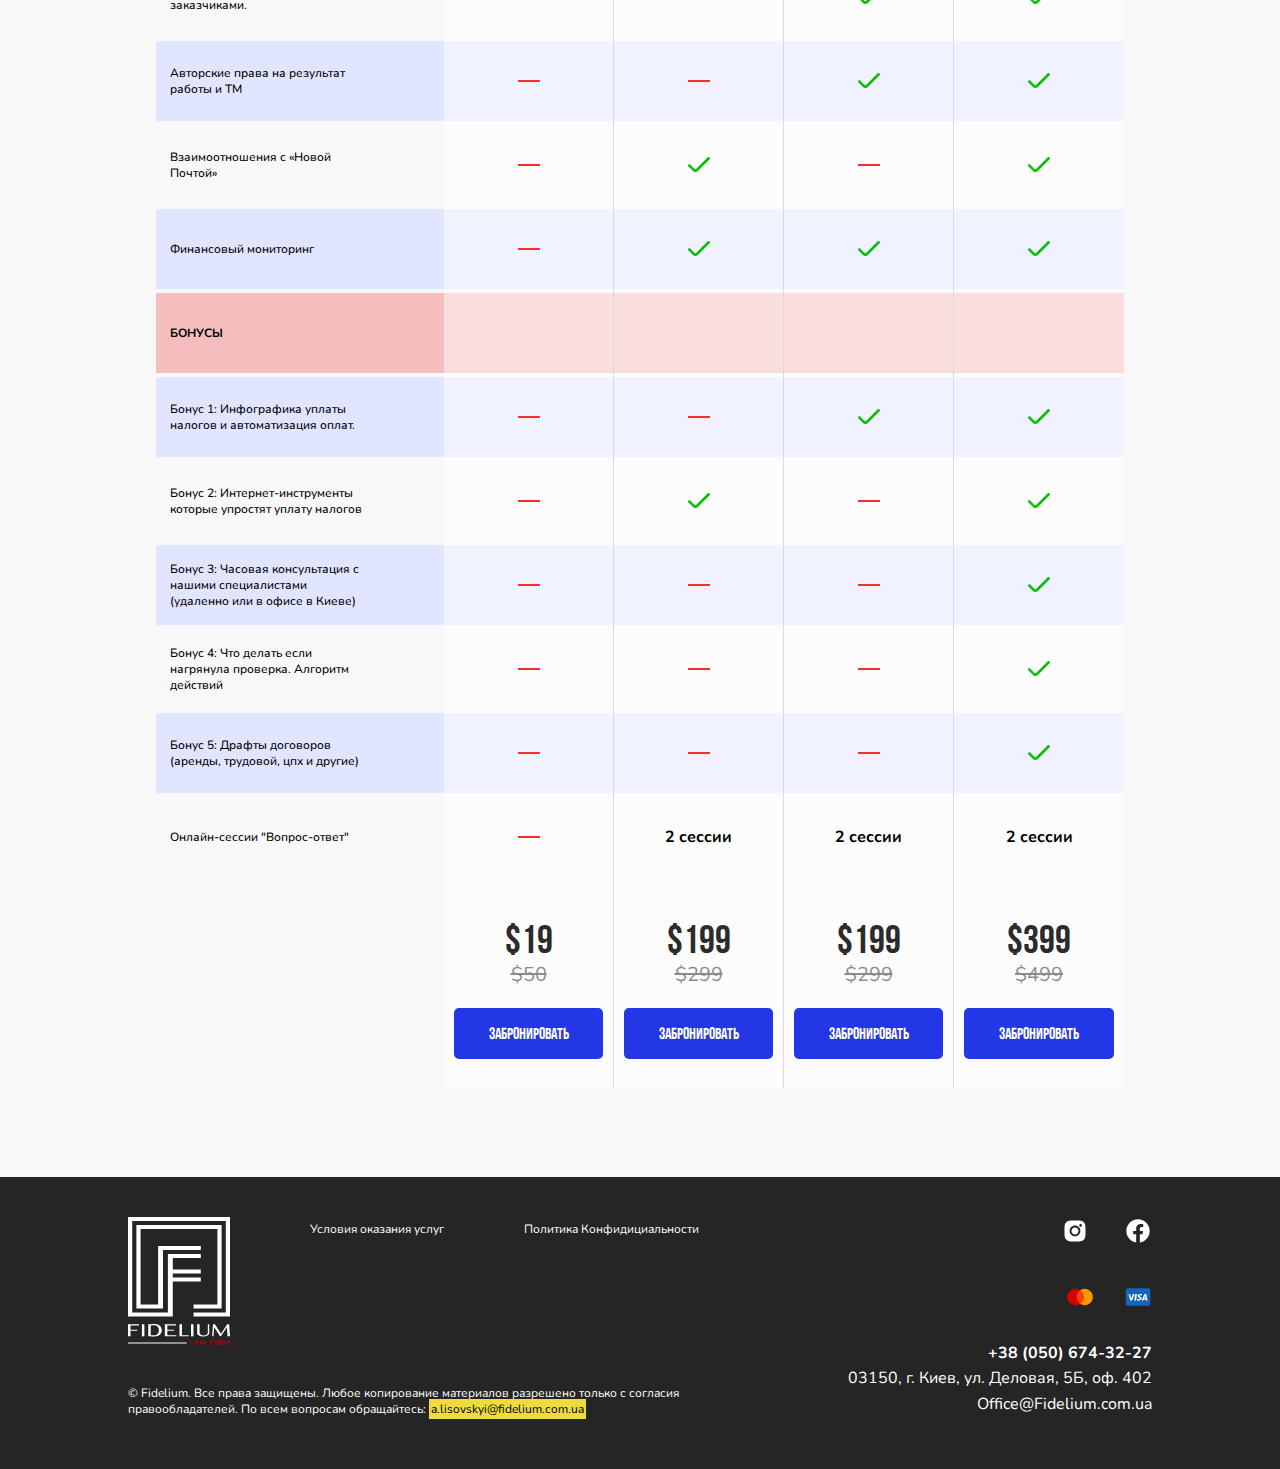
==== commit 5ce8a8f6: "fix-module" ====
--- a/index.html
+++ b/index.html
@@ -305,8 +305,12 @@
         <div class="speakers-block">
           <h2 class="speakers-block__title"><span>Спикеры </span> Курса</h2>
           <div class="speakers-switch">
-            <div class="speakers-switch__btn active" data-speaker="1">Андрей Лисовский</div>
-            <div class="speakers-switch__btn" data-speaker="2">Константин Чекунов</div>
+            <div class="speakers-switch__btn active" data-speaker="1">
+              Андрей Лисовский
+            </div>
+            <div class="speakers-switch__btn" data-speaker="2">
+              Константин Чекунов
+            </div>
           </div>
           <ul class="speakers-list active" data-list="1">
             <li class="speakers-list__item">
@@ -341,27 +345,35 @@
           </ul>
           <ul class="speakers-list" data-list="2">
             <li class="speakers-list__item">
-              Имеет 10-летний опыт в юридической сфере, из которых 8 лет адвокатского стажа. 
+              Имеет 10-летний опыт в юридической сфере, из которых 8 лет
+              адвокатского стажа.
             </li>
             <li class="speakers-list__item">
-              Эксперт в вопросах юридической поддержки бизнеса,  в сфере инвестиций, корпоративного структурирования.
+              Эксперт в вопросах юридической поддержки бизнеса, в сфере
+              инвестиций, корпоративного структурирования.
             </li>
             <li class="speakers-list__item">
-              Предприниматель, владелец нескольких юридических компаний, партнер Адвокатского обьединени “Fidelium”.
+              Предприниматель, владелец нескольких юридических компаний, партнер
+              Адвокатского обьединени “Fidelium”.
             </li>
             <li class="speakers-list__item">
-              Успешно сопровождал пул кейсов по взысканию и реструктуризации (FRNR) более 9 млн. $ в интересах международного финансового учреждения.
+              Успешно сопровождал пул кейсов по взысканию и реструктуризации
+              (FRNR) более 9 млн. $ в интересах международного финансового
+              учреждения.
             </li>
             <li class="speakers-list__item">
-              Выступал советником в министерстве инфраструктуры по вопросам Евроинтеграции.
+              Выступал советником в министерстве инфраструктуры по вопросам
+              Евроинтеграции.
             </li>
             <li class="speakers-list__item">
-              Оказывает активную и постоянную юридическую поддержку представителям украинского шоу-бизнеса и собственников бизнеса в сфере HORECA.
+              Оказывает активную и постоянную юридическую поддержку
+              представителям украинского шоу-бизнеса и собственников бизнеса в
+              сфере HORECA.
             </li>
             <li class="speakers-list__item">
-              Опыт собственного бизнеса в beauty индустрии, а так же в сегменте rental.
+              Опыт собственного бизнеса в beauty индустрии, а так же в сегменте
+              rental.
             </li>
-
           </ul>
           <a href="#tariffs" class="speakers-block__btn anchors">
             Принять Участие
@@ -373,7 +385,7 @@
         </div>
         <div class="speakers-img" data-img="2">
           <img src="img/speakers/2.webp" alt="Константин Чекунов" />
-          <p class="speakers-img-text">Константин Чекунов</p>
+          <p class="speakers-img-text second-text">Константин Чекунов</p>
         </div>
       </div>
     </section>
@@ -598,7 +610,7 @@
                     >
                     <p class="session-text">
                       Входит в тариф:
-                      <span>FULL / START / Товарщик / Фрилансер</span>
+                      <span>FULL / Товарщик / Фрилансер</span>
                     </p>
                   </div>
                 </div>
@@ -697,7 +709,7 @@
                     >
                     <p class="session-text">
                       Входит в тариф:
-                      <span>FULL / START / Товарщик / Фрилансер</span>
+                      <span>FULL / Товарщик / Фрилансер</span>
                     </p>
                   </div>
                 </div>
@@ -804,7 +816,7 @@
                     >
                     <p class="session-text">
                       Входит в тариф:
-                      <span>FULL / START / Товарщик / Фрилансер</span>
+                      <span>FULL / Товарщик / Фрилансер</span>
                     </p>
                   </div>
                 </div>
@@ -830,7 +842,7 @@
                     >
                     <p class="session-text">
                       Входит в тариф:
-                      <span>FULL / START / Товарщик / Фрилансер</span>
+                      <span>FULL / Товарщик / Фрилансер</span>
                     </p>
                   </div>
                 </div>
@@ -862,7 +874,7 @@
                     >
                     <p class="session-text">
                       Входит в тариф:
-                      <span>FULL / START / Товарщик / Фрилансер</span>
+                      <span>FULL / Товарщик / Фрилансер</span>
                     </p>
                   </div>
                 </div>
@@ -932,7 +944,7 @@
                     >
                     <p class="session-text">
                       Входит в тариф:
-                      <span>FULL / START / Товарщик / Фрилансер</span>
+                      <span>FULL / Товарщик / Фрилансер</span>
                     </p>
                   </div>
                 </div>
@@ -979,7 +991,7 @@
                     >
                     <p class="session-text">
                       Входит в тариф:
-                      <span>FULL / START / Товарщик / Фрилансер</span>
+                      <span>FULL / Товарщик / Фрилансер</span>
                     </p>
                   </div>
                 </div>
@@ -1017,7 +1029,7 @@
                     >
                     <p class="session-text">
                       Входит в тариф:
-                      <span>FULL / START / Товарщик / Фрилансер</span>
+                      <span>FULL / Товарщик / Фрилансер</span>
                     </p>
                   </div>
                 </div>
@@ -1048,7 +1060,7 @@
                     >
                     <p class="session-text">
                       Входит в тариф:
-                      <span>FULL / START / Товарщик / Фрилансер</span>
+                      <span>FULL / Товарщик </span>
                     </p>
                   </div>
                 </div>
@@ -1074,7 +1086,7 @@
                     >
                     <p class="session-text">
                       Входит в тариф:
-                      <span>FULL / START / Товарщик / Фрилансер</span>
+                      <span>FULL / Товарщик </span>
                     </p>
                   </div>
                 </div>
@@ -1121,7 +1133,7 @@
                     >
                     <p class="session-text">
                       Входит в тариф:
-                      <span>FULL / START / Товарщик / Фрилансер</span>
+                      <span>FULL / Товарщик / Фрилансер</span>
                     </p>
                   </div>
                 </div>
@@ -1167,7 +1179,7 @@
                     >
                     <p class="session-text">
                       Входит в тариф:
-                      <span>FULL / START / Товарщик / Фрилансер</span>
+                      <span>FULL / Товарщик / Фрилансер</span>
                     </p>
                   </div>
                 </div>
@@ -1202,7 +1214,7 @@
                     >
                     <p class="session-text">
                       Входит в тариф:
-                      <span>FULL / START / Товарщик / Фрилансер</span>
+                      <span>FULL / Фрилансер</span>
                     </p>
                   </div>
                 </div>
@@ -1234,7 +1246,7 @@
                     >
                     <p class="session-text">
                       Входит в тариф:
-                      <span>FULL / START / Товарщик / Фрилансер</span>
+                      <span>FULL / Фрилансер</span>
                     </p>
                   </div>
                 </div>
@@ -1287,7 +1299,7 @@
                     >
                     <p class="session-text">
                       Входит в тариф:
-                      <span>FULL / START / Товарщик / Фрилансер</span>
+                      <span>FULL / Фрилансер</span>
                     </p>
                   </div>
                 </div>
@@ -1330,7 +1342,7 @@
                     >
                     <p class="session-text">
                       Входит в тариф:
-                      <span>FULL / START / Товарщик / Фрилансер</span>
+                      <span>FULL / Товарщик </span>
                     </p>
                   </div>
                 </div>
@@ -1369,7 +1381,7 @@
                     >
                     <p class="session-text">
                       Входит в тариф:
-                      <span>FULL / START / Товарщик / Фрилансер</span>
+                      <span>FULL / Фрилансер</span>
                     </p>
                   </div>
                 </div>
@@ -1433,7 +1445,7 @@
                     >
                     <p class="session-text">
                       Входит в тариф:
-                      <span>FULL / START / Товарщик / Фрилансер</span>
+                      <span>FULL</span>
                     </p>
                   </div>
                 </div>
@@ -1471,7 +1483,7 @@
                     >
                     <p class="session-text">
                       Входит в тариф:
-                      <span>FULL / START / Товарщик / Фрилансер</span>
+                      <span>FULL</span>
                     </p>
                   </div>
                 </div>
@@ -1509,7 +1521,7 @@
                     >
                     <p class="session-text">
                       Входит в тариф:
-                      <span>FULL / START / Товарщик / Фрилансер</span>
+                      <span>FULL </span>
                     </p>
                   </div>
                 </div>
@@ -1540,7 +1552,7 @@
                     >
                     <p class="session-text">
                       Входит в тариф:
-                      <span>FULL / START / Товарщик / Фрилансер</span>
+                      <span>FULL</span>
                     </p>
                   </div>
                 </div>
@@ -1583,7 +1595,7 @@
                     >
                     <p class="session-text">
                       Входит в тариф:
-                      <span>FULL / START / Товарщик / Фрилансер</span>
+                      <span>FULL </span>
                     </p>
                   </div>
                 </div>
@@ -1636,7 +1648,7 @@
                     >
                     <p class="session-text">
                       Входит в тариф:
-                      <span>FULL / START / Товарщик / Фрилансер</span>
+                      <span>FULL</span>
                     </p>
                   </div>
                 </div>
@@ -1759,6 +1771,11 @@
               (аренды, трудовой, цпх и другие)
             </p>
           </li>
+          <li class="tariffs-list__item">
+            <p>
+              Онлайн-сессии "Вопрос-ответ"
+            </p>
+          </li>
         </ul>
         <div class="tariffs-card-list">
           <!-- first -->
@@ -1766,7 +1783,7 @@
             <div class="tariff-header">
               <h2 class="tariff-header__title tariff-header-first">START</h2>
               <p class="tariff-header__text">Обучение:</p>
-              <p class="tariff-header__text">Сессии 0, 1, 4, 6, 11</p>
+              <p class="tariff-header__text">Сессии 0, 1, 4, 6, 7, 11</p>
             </div>
             <ul class="tariff-list">
               <li class="tariff-list__item">
@@ -1799,8 +1816,9 @@
                 <span class="tariff-status-ok"></span>
                 <p class="tariff-list__title">КЭП — электронная подпись</p>
               </li>
-              <li class="tariff-list__item empty-tariff">
-                <span class="tariff-status-minus"></span>
+              <li class="tariff-list__item">
+                <p class="tariff-list__title">Новый «Портал Дія. Регистрация ФОП онлайн</p>
+                <span class="tariff-status-ok"></span>
               </li>
               <li class="tariff-list__item empty-tariff">
                 <span class="tariff-status-minus"></span>
@@ -1854,6 +1872,9 @@
                 <span class="tariff-status-minus"></span>
               </li>
               <li class="tariff-list__item empty-tariff"></li>
+              <li class="tariff-list__item empty-tariff">
+                <span class="tariff-status-minus"></span>
+              </li>
               <li class="tariff-list__item empty-tariff">
                 <span class="tariff-status-minus"></span>
               </li>
@@ -1871,8 +1892,8 @@
               </li>
             </ul>
             <div class="tariff-bottom">
-              <p class="tariff-price">$120</p>
-              <p class="tariff-price-old">$890</p>
+              <p class="tariff-price">$19</p>
+              <p class="tariff-price-old">$50</p>
               <a href="#" class="tariff-btn js-open-menu" data-name="START"
                 >Забронировать</a
               >
@@ -2035,10 +2056,16 @@
                   <p>Интернет-инструменты которые упростят уплату налогов</p>
                 </div>
               </li>
+              <li class="tariff-list__item tariff-sessions-bg">
+                <p class="tariff-list__title">
+                  Онлайн-сессии "Вопрос-ответ"
+                </p>
+                <p class="tariff-list__sessions">2 сессии</p>
+              </li>
             </ul>
             <div class="tariff-bottom">
-              <p class="tariff-price">$340</p>
-              <p class="tariff-price-old">$890</p>
+              <p class="tariff-price">$199</p>
+              <p class="tariff-price-old">$299</p>
               <a href="#" class="tariff-btn js-open-menu" data-name="Товарщик"
                 >Забронировать</a
               >
@@ -2203,13 +2230,19 @@
                   <p>Инфографика уплаты налогов и автоматизация оплат.</p>
                 </div>
               </li>
+              <li class="tariff-list__item tariff-sessions-bg">
+                <p class="tariff-list__title">
+                  Онлайн-сессии "Вопрос-ответ"
+                </p>
+                <p class="tariff-list__sessions">2 сессии</p>
+              </li>
             </ul>
             <div class="tariff-bottom">
-              <p class="tariff-price">$370</p>
-              <p class="tariff-price-old">$890</p>
+              <p class="tariff-price">$199</p>
+              <p class="tariff-price-old">$299</p>
               <a href="#" class="tariff-btn js-open-menu" data-name="Фрилансер"
-                >Забронировать</a
-              >
+                >Забронировать
+              </a>
             </div>
           </div>
           <!-- four -->
@@ -2415,13 +2448,19 @@
                   </p>
                 </div>
               </li>
+              <li class="tariff-list__item tariff-sessions-bg">
+                <p class="tariff-list__title">
+                  Онлайн-сессии "Вопрос-ответ"
+                </p>
+                <p class="tariff-list__sessions">2 сессии</p>
+              </li>
             </ul>
             <div class="tariff-bottom last-item-tariff">
-              <p class="tariff-price">$470</p>
-              <p class="tariff-price-old">$890</p>
+              <p class="tariff-price">$399</p>
+              <p class="tariff-price-old">$499</p>
               <a href="#" class="tariff-btn js-open-menu" data-name="Full"
-                >Забронировать</a
-              >
+                >Забронировать
+              </a>
             </div>
           </div>
         </div>
@@ -2432,17 +2471,17 @@
         <div class="footer-content">
           <img src="img/footer/logo.svg" class="footer-content__img" alt="" />
           <div class="social-link">
-            <a href="#" class="social-link__item telegram-icon">telegram</a>
             <a
               href="https://instagram.com/law_firm_fidelium?igshid=xp7h141o1a1z"
               class="social-link__item instagram-icon"
-              >instagram</a
             >
+              instagram
+            </a>
             <a
               href="https://m.facebook.com/fidelium.group/"
               class="social-link__item facebook-icon"
-              >facebook</a
-            >
+              >facebook
+            </a>
           </div>
           <ul class="footer-list">
             <li class="footer-list__item">
@@ -2451,18 +2490,6 @@
             <li class="footer-list__item">
               <a href="#">Политика Конфидициальности</a>
             </li>
-            <li class="footer-list__item">
-              <a href="#">Условия возврата</a>
-            </li>
-            <li class="footer-list__item">
-              <a href="#">Предупреждение</a>
-            </li>
-            <li class="footer-list__item">
-              <a href="#">Поставщики услуг</a>
-            </li>
-            <li class="footer-list__item">
-              <a href="#">Условия предзаказа услуг</a>
-            </li>
           </ul>
         </div>
         <div class="footer-contacts">
@@ -2470,9 +2497,12 @@
           <p class="footer-contacts__addres">
             03150, г. Киев, ул. Деловая, 5Б, оф. 402
           </p>
-          <a href="mailto:Office@Fidelium.com.ua" class="footer-contacts__email"
-            >Office@Fidelium.com.ua</a
+          <a
+            href="mailto:Office@Fidelium.com.ua"
+            class="footer-contacts__email"
           >
+            Office@Fidelium.com.ua
+          </a>
         </div>
         <div class="footer-cart">
           <a href="#" class="footer-card__item mastercart">mastercart</a>
@@ -2482,8 +2512,8 @@
           © Fidelium. Все права защищены. Любое копирование материалов разрешено
           только с согласия правообладателей. По всем вопросам обращайтесь:
           <a href="mailto:a.lisovskyi@fidelium.com.ua"
-            >a.lisovskyi@fidelium.com.ua</a
-          >
+            >a.lisovskyi@fidelium.com.ua
+          </a>
         </p>
       </div>
     </footer>
@@ -2540,11 +2570,6 @@
         <p class="menu-contact___text">Office@Fidelium.com.ua</p>
         <ul class="munu-soceal">
           <li>
-            <a href="#assignment" class="munu-soceal__item telegram">
-              telegram
-            </a>
-          </li>
-          <li>
             <a
               href="https://instagram.com/law_firm_fidelium?igshid=xp7h141o1a1z"
               class="munu-soceal__item instagram"
@@ -2556,8 +2581,9 @@
             <a
               href="https://m.facebook.com/fidelium.group/"
               class="munu-soceal__item faceboock"
-              >faceboock</a
             >
+              faceboock
+            </a>
           </li>
         </ul>
       </div>
--- a/css/style.css
+++ b/css/style.css
@@ -664,6 +664,10 @@
   background-position: center;
   background-repeat: no-repeat;
 }
+.speakers-img-text.second-text {
+  top: 40%;
+  background-image: url(../img/main/subtract-revers.svg);
+}
 .speakers-logo {
   position: absolute;
   top: 90px;
@@ -697,7 +701,6 @@
   padding: 0;
   list-style-type: none;
   display: flex;
-  justify-content: space-between;
   flex-wrap: wrap;
   margin-top: 0;
 }
--- a/css/media.css
+++ b/css/media.css
@@ -955,6 +955,10 @@
   .speakers-switch__btn:last-child {
     border-bottom-right-radius: 10px;
   }
+  .speakers-img-text.second-text {
+    top: -20px;
+    left: 30%;
+  }
 
   .footer-content {
     flex-direction: column;
--- a/css/tariff.css
+++ b/css/tariff.css
@@ -108,6 +108,11 @@
 .tariff-list__title {
   display: none;
 }
+.tariff-list__sessions {
+  width: 100%;
+  text-align: center;
+  font-weight: 700;
+}
 .tariff-header {
   position: absolute;
   bottom: 100%;
@@ -314,4 +319,7 @@
   .tariff-btn {
     width: 90%;
   }
-}
+  .tariff-sessions-bg {
+    background-color: #A8E4A0 !important;
+  }
+}
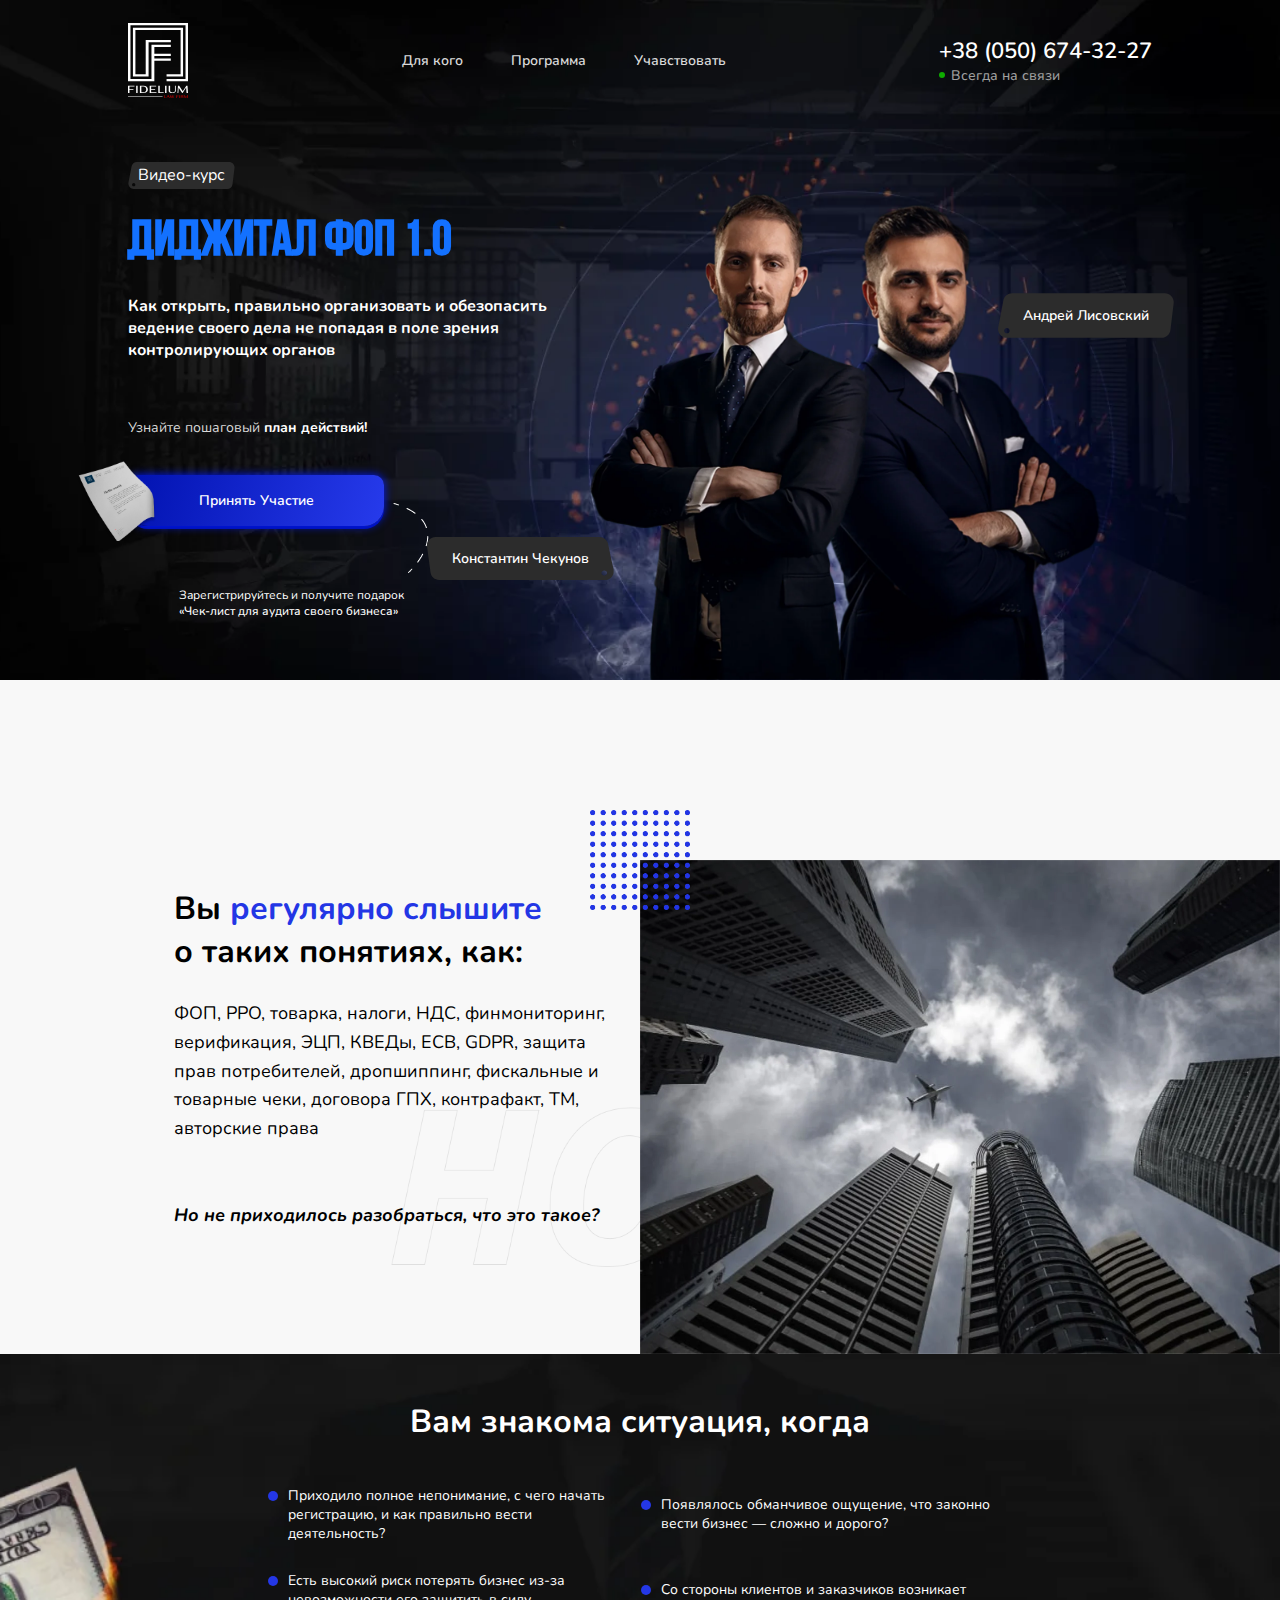
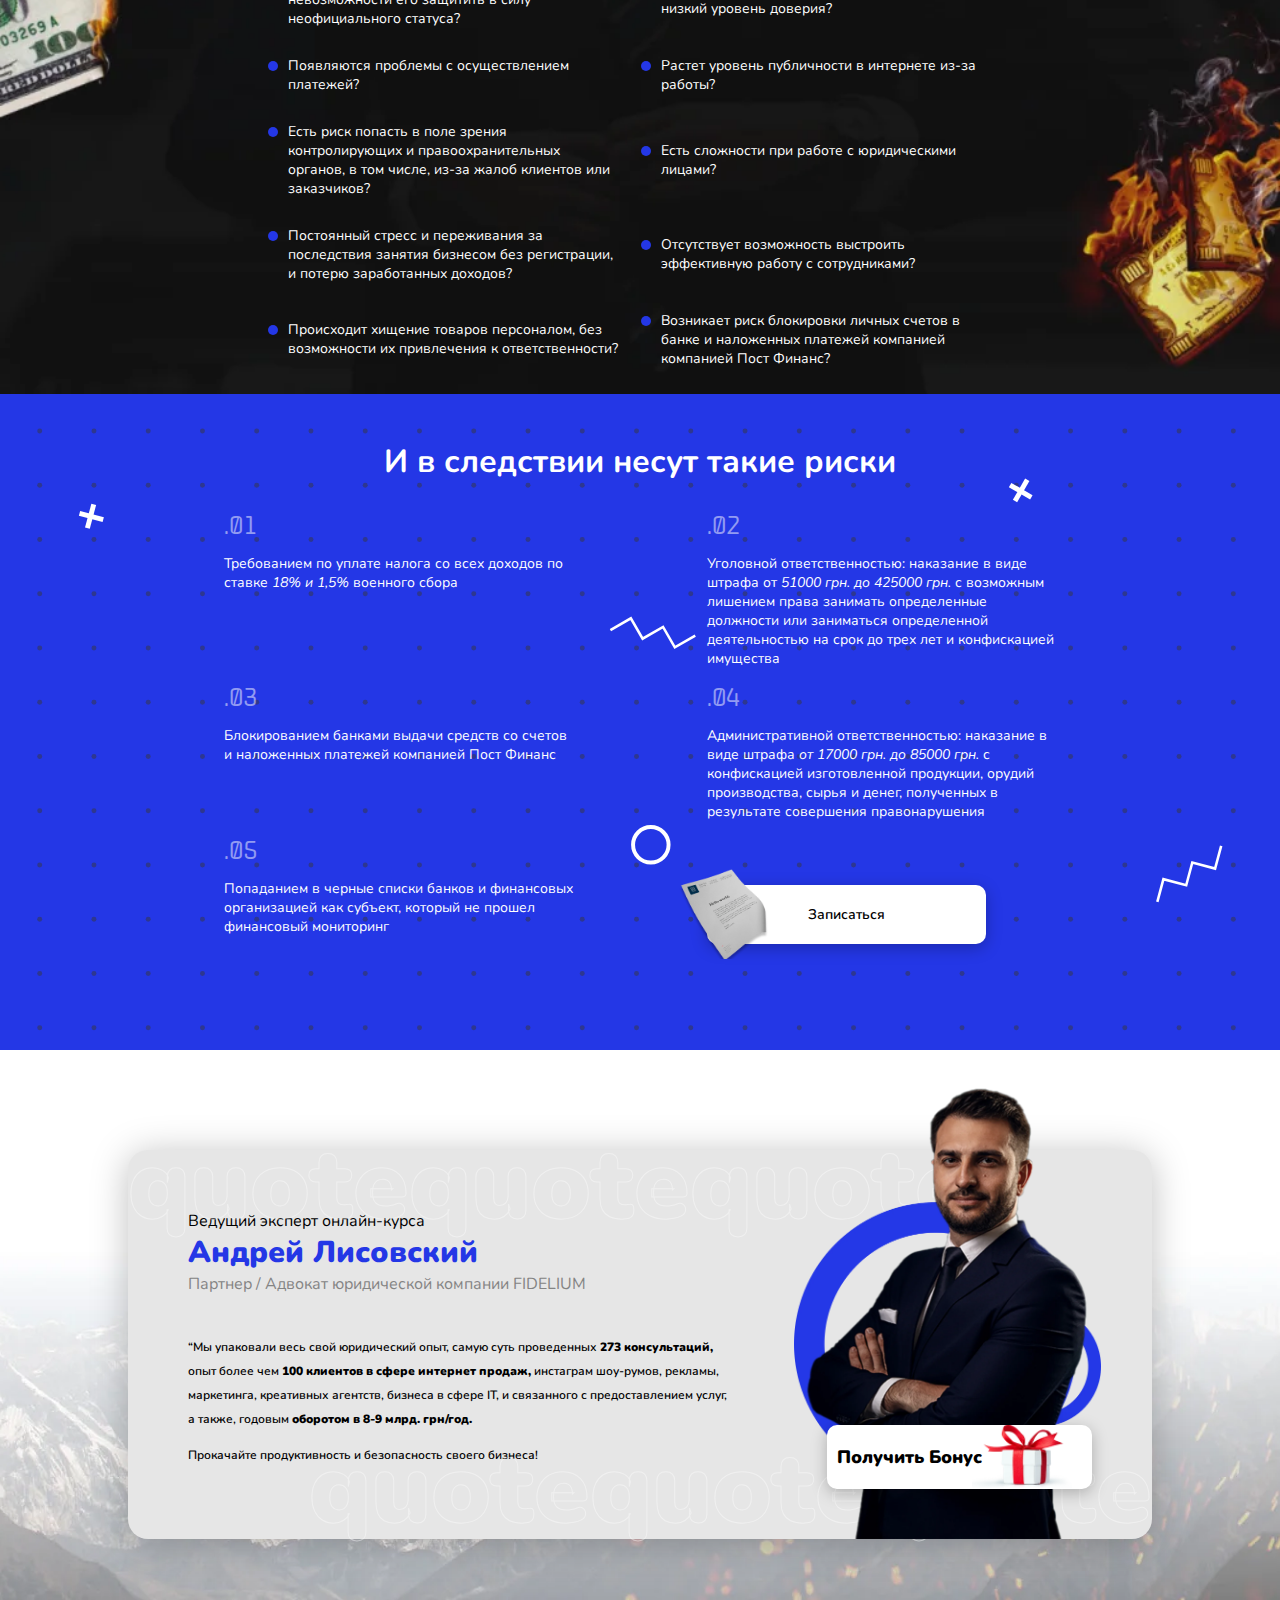
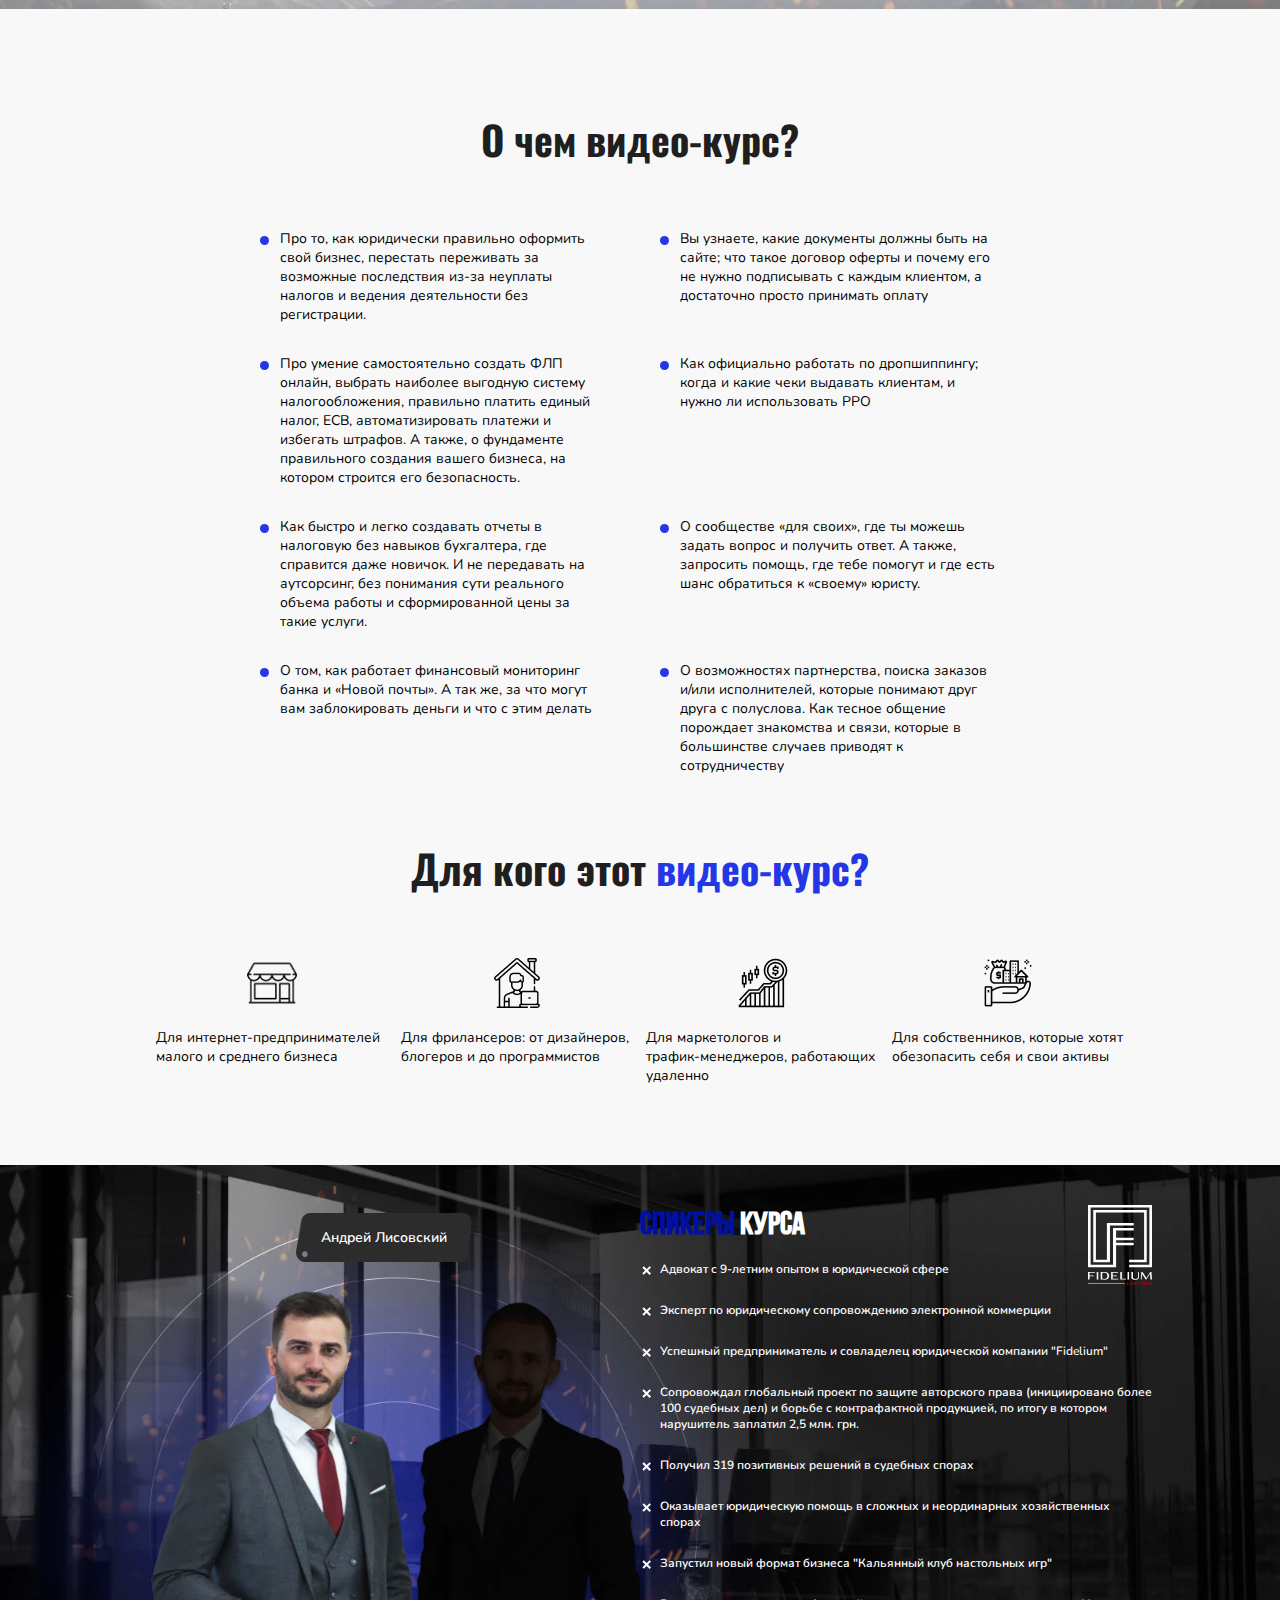
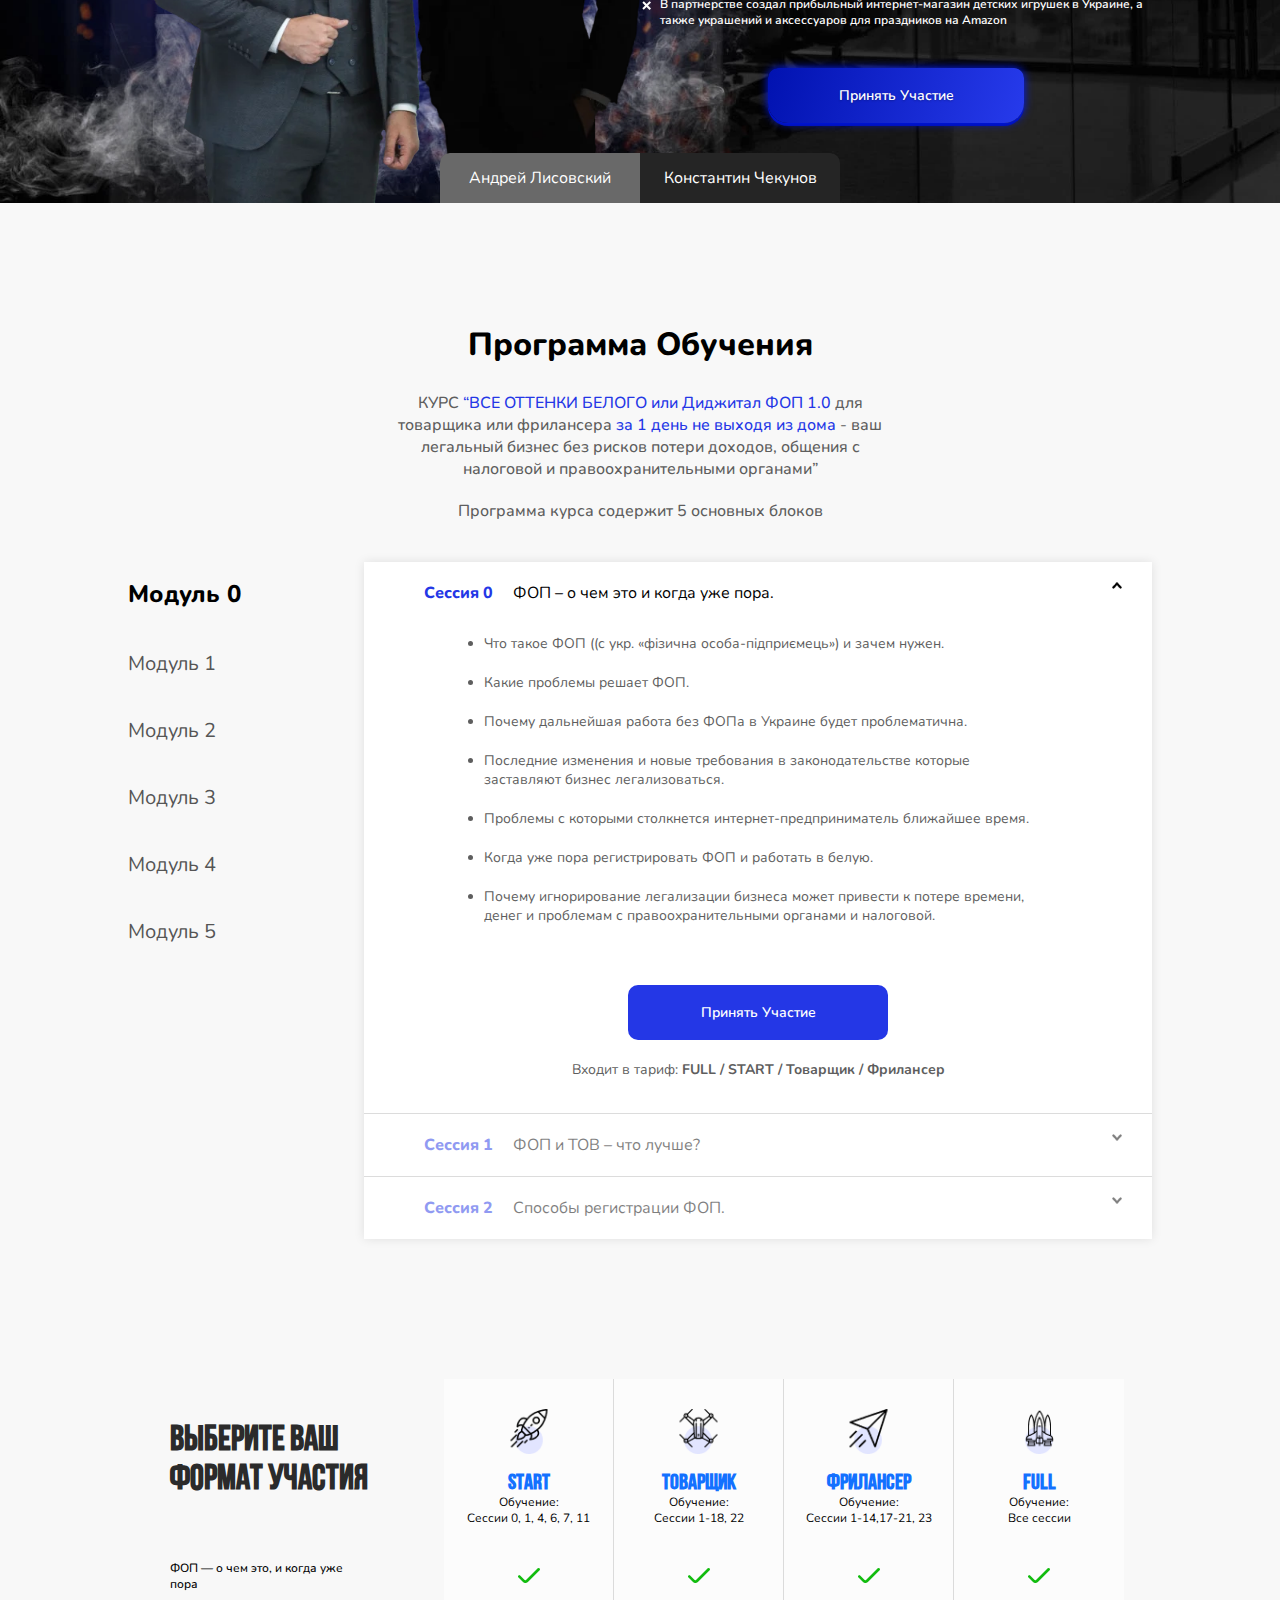
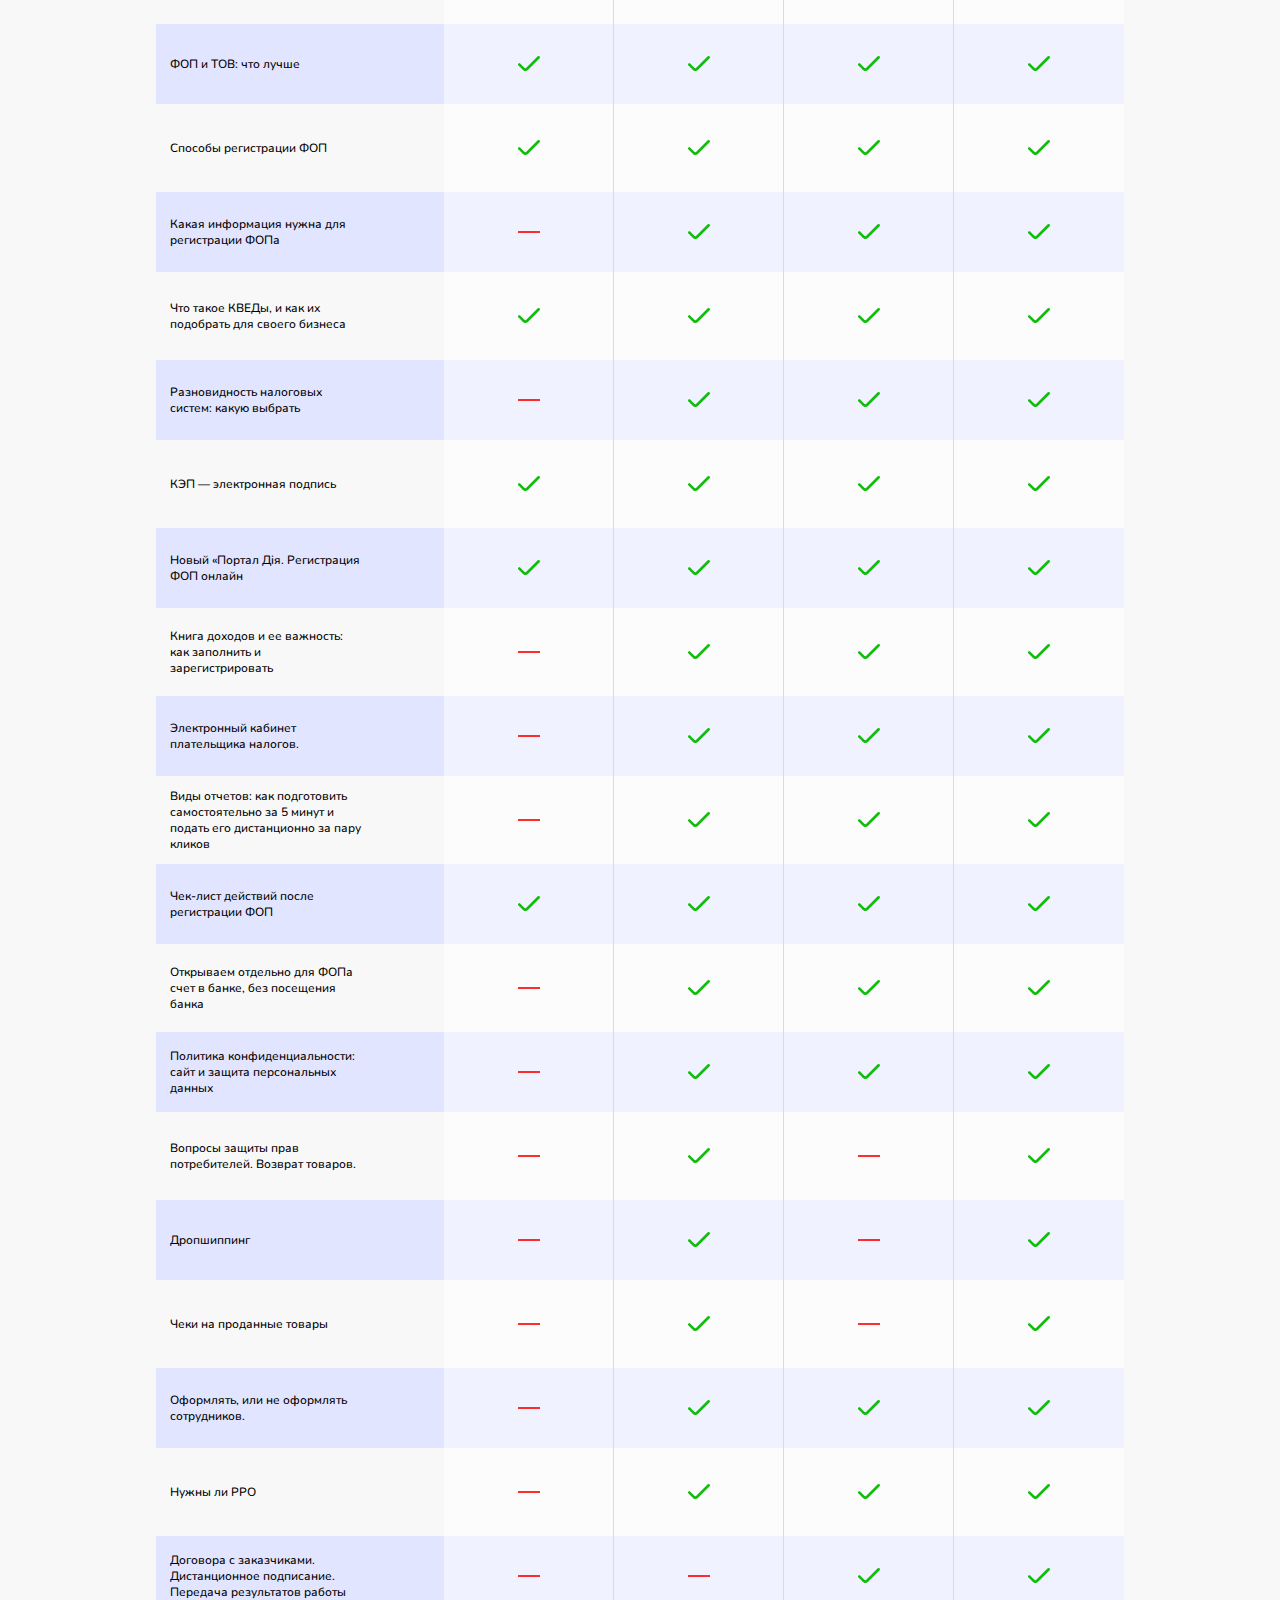
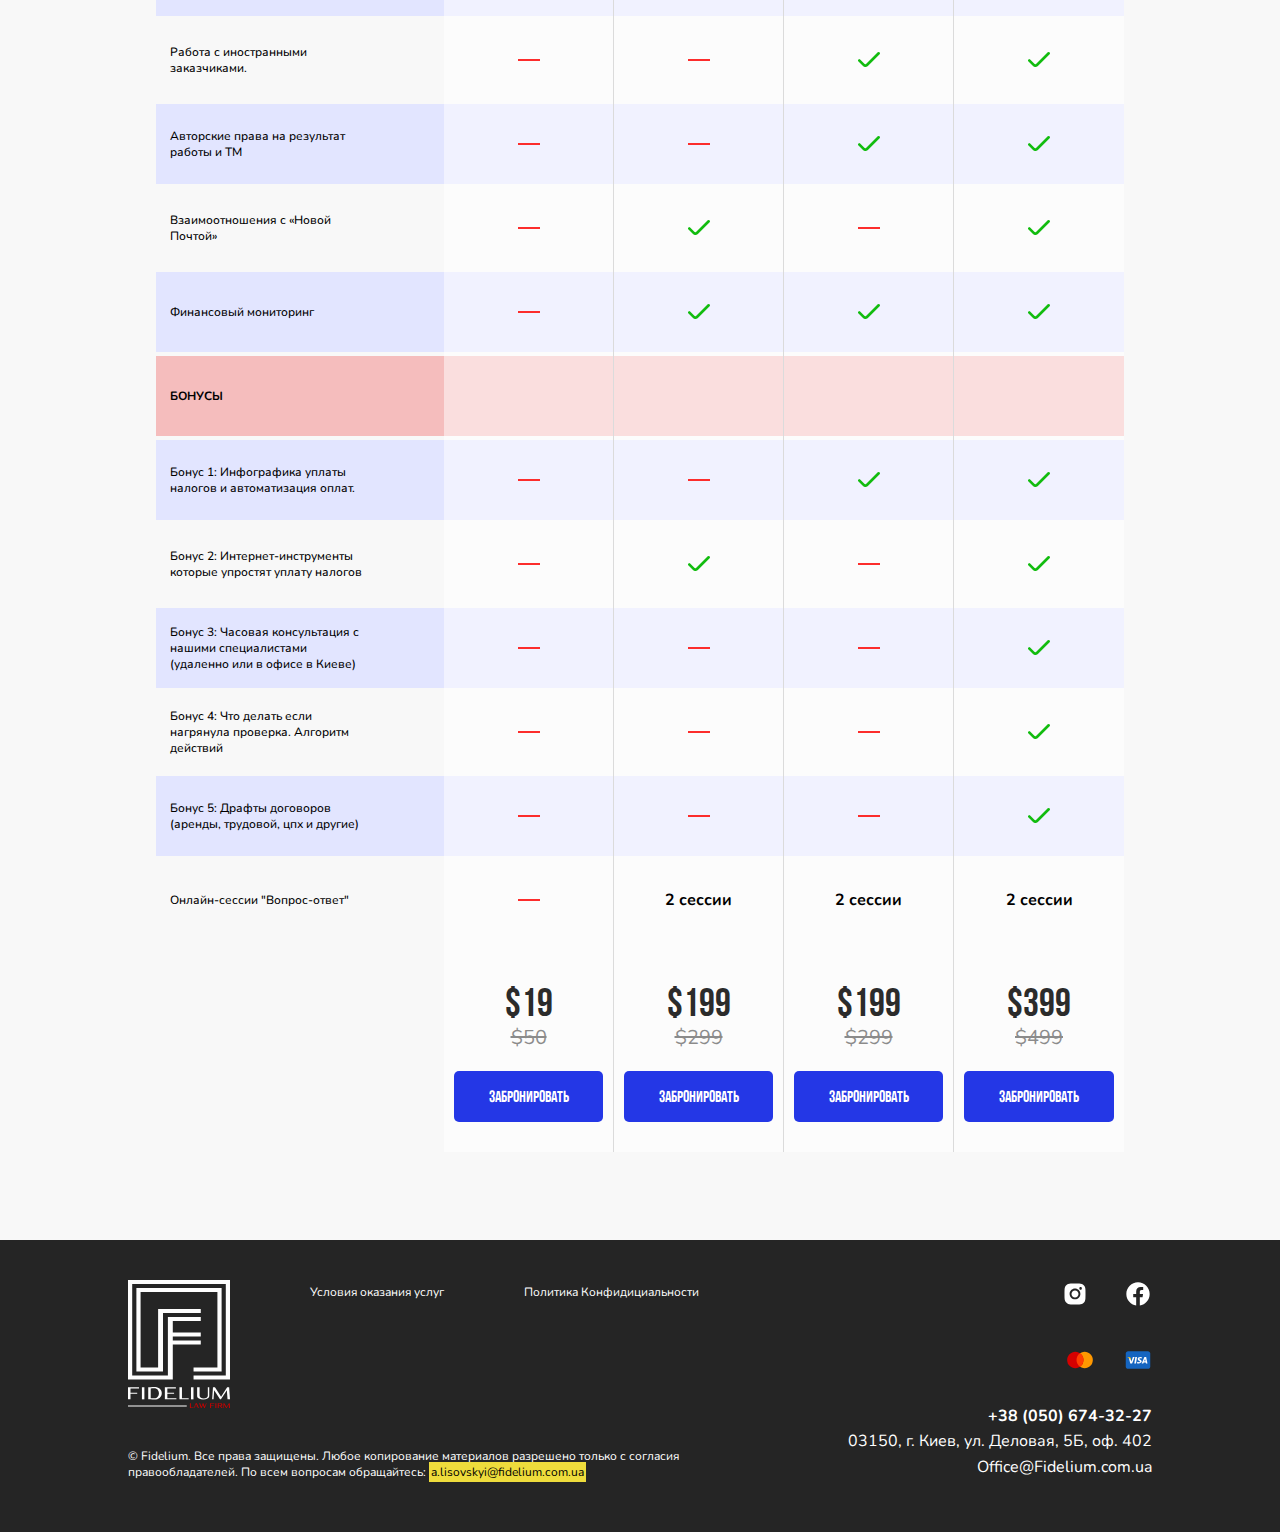
==== commit 4e768bc4: "fix-module" ====
--- a/index.html
+++ b/index.html
@@ -398,7 +398,7 @@
         правоохранительными органами”
       </div>
       <p class="module-wrapper__text">
-        Программа курса содержит 6 основных блоков
+        Программа курса содержит 5 основных блоков
       </p>
       <div class="program">
         <div class="program-tabs">
@@ -537,6 +537,35 @@
                     </p>
                   </div>
                 </div>
+                <div class="session-item">
+                  <a href="#" class="link--sessions" data-link="session-2"
+                    ><span data-link="session-2">Сессия 2</span>Способы
+                    регистрации ФОП.</a
+                  >
+
+                  <div class="session" id="session-2">
+                    <div class="session__icon"></div>
+                    <h2 class="session__number">Сессия 2</h2>
+                    <ul class="session-list">
+                      <li>Подробнее о видах регистрации.</li>
+                      <li>«Дія». Беглый обзор с трансляцией экрана.</li>
+                      <li>
+                        iGov для областей Днепр/Тернополь/Донецк, с трансляцией
+                        экрана.
+                      </li>
+                      <li>Какие способы регистраций уже устарели.</li>
+                      <li>Плюсы и минусы каждого способа.</li>
+                      <li>Что бы мы выбрали. Рекомендации.</li>
+                    </ul>
+                    <a href="#tariffs" class="session-btn anchors btn-hover"
+                      >Принять Участие</a
+                    >
+                    <p class="session-text">
+                      Входит в тариф:
+                      <span>FULL / START / Товарщик / Фрилансер</span>
+                    </p>
+                  </div>
+                </div>
               </div>
             </div>
             <div class="module module1">
@@ -550,30 +579,67 @@
 
               <div class="sessions" data-mobailsession="module-1">
                 <div class="session-item" data-first="module-one">
-                  <a
-                    href="#"
-                    class="link--sessions active"
-                    data-link="session-2"
-                    ><span data-link="session-2">Сессия 2</span>Способы
-                    регистрации ФОП.</a
-                  >
-
-                  <div class="session active" id="session-2">
+                  <a href="#" class="link--sessions" data-link="session-3"
+                    ><span data-link="session-3">Сессия 3</span>Какая информация
+                    нужна для регистрации ФОПа.
+                  </a>
+
+                  <div class="session" id="session-3">
                     <div class="session__icon"></div>
-                    <h2 class="session__number">Сессия 2</h2>
+                    <h2 class="session__number">Сессия 3</h2>
                     <ul class="session-list">
-                      <li>Подробнее о видах регистрации.</li>
-                      <li>
-                        Дія (беглый обзор т.к. дальше детально разбираем) (с
-                        трансляцией экрана)
-                      </li>
-                      <li>
-                        iGov для областей Днепр/Тернополь/Донецк (с трансляцией
-                        экрана)
-                      </li>
-                      <li>Что ушло в прошлое.</li>
-                      <li>Плюсы и минусы каждого способа</li>
-                      <li>Что бы мы выбрали. Советы.</li>
+                      <li>Данные о будущем предпринимателе</li>
+                      <li>Место регистрации</li>
+                      <li>
+                        Выбираем свой классификатор объектов
+                        административно-территориального устройства Украины —
+                        КОАТУУ.
+                      </li>
+                      <li>КВЕДЫ.</li>
+                      <li>Вид налогооблажения.</li>
+                      <li>Нужны ли контактные данные?</li>
+                    </ul>
+                    <a href="#tariffs" class="session-btn anchors btn-hover"
+                      >Принять Участие</a
+                    >
+                    <p class="session-text">
+                      Входит в тариф:
+                      <span>FULL / Товарщик / Фрилансер</span>
+                    </p>
+                  </div>
+                </div>
+                <div class="session-item">
+                  <a href="#" class="link--sessions" data-link="session-4">
+                    <span data-link="session-4">Сессия 4</span> Что такое КВЕДы,
+                    и как их подобрать для своего бизнеса.
+                  </a>
+
+                  <div class="session" id="session-4">
+                    <div class="session__icon"></div>
+                    <h2 class="session__number">Сессия 4</h2>
+                    <ul class="session-list">
+                      <li>
+                        КВЕДы: что это и о чем; для чего нужны. Что о вашем
+                        бизнесе будут говорить выбранные КВЕДы. КВЕДы 2010 года.
+                        Разделы->Группы->Классы.
+                      </li>
+                      <li>
+                        Где найти, и сколько их существует; сколько можно
+                        выбрать.
+                      </li>
+                      <li>Обязательные КВЕДы для продажи товаров онлайн.</li>
+                      <li>Какие КВЕДы подходят для фриланса.</li>
+                      <li>Как добавить, убрать или сменить КВЕД.</li>
+                      <li>КВЕДы и связь с налоговыми системами.</li>
+                      <li>
+                        Чем больше КВЕДов, тем больше налогов. — Миф или
+                        реальность?
+                      </li>
+                      <li>
+                        Ошибки, которые допускают при выборе КВЕДов. Что будет,
+                        если вести деятельность, которая не предусмотрена в
+                        КВЕДах.
+                      </li>
                     </ul>
                     <a href="#tariffs" class="session-btn anchors btn-hover"
                       >Принять Участие</a
@@ -585,81 +651,9 @@
                   </div>
                 </div>
                 <div class="session-item">
-                  <a href="#" class="link--sessions" data-link="session-3"
-                    ><span data-link="session-3">Сессия 3</span>Какая информация
-                    нужна для регистрации ФОПа.
-                  </a>
-
-                  <div class="session" id="session-3">
-                    <div class="session__icon"></div>
-                    <h2 class="session__number">Сессия 3</h2>
-                    <ul class="session-list">
-                      <li>Данные о будущем предпринимателе</li>
-                      <li>Место регистрации</li>
-                      <li>
-                        КОАТУУ (классификатор объектов
-                        административно-территориального устройства Украины) -
-                        выбираем свой.
-                      </li>
-                      <li>КВЕДЫ</li>
-                      <li>вид налогооблажения</li>
-                      <li>контактные данные - нужны ли?</li>
-                    </ul>
-                    <a href="#tariffs" class="session-btn anchors btn-hover"
-                      >Принять Участие</a
-                    >
-                    <p class="session-text">
-                      Входит в тариф:
-                      <span>FULL / Товарщик / Фрилансер</span>
-                    </p>
-                  </div>
-                </div>
-                <div class="session-item">
-                  <a href="#" class="link--sessions" data-link="session-4"
-                    ><span data-link="session-4">Сессия 4</span> КВЕДЫ - что это
-                    и как подобрать для своего бизнеса.
-                  </a>
-
-                  <div class="session" id="session-4">
-                    <div class="session__icon"></div>
-                    <h2 class="session__number">Сессия 4</h2>
-                    <ul class="session-list">
-                      <li>
-                        КВЕДы - что это и о чем. Для чего нужны. Что о вашем
-                        бизнесе будут говорить выбранные КВЕДы. КВЕДы 2010 года.
-                        Разделы->Группы->Классы.
-                      </li>
-                      <li>
-                        Где найти и сколько их существует. Сколько можно
-                        выбрать.
-                      </li>
-                      <li>Обязательные КВЕДы для продажи товаров онлайн.</li>
-                      <li>Какие кведы подходят для фриланса.</li>
-                      <li>Как добавить, убрать или сменить КВЕД.</li>
-                      <li>КВЕДы и связь с налоговыми системами.</li>
-                      <li>
-                        Чем больше КВЕДов тем больше налогов - миф или
-                        реальность?
-                      </li>
-                      <li>
-                        Ошибки которые допускают при выборе КВЕДов. Что будет
-                        если вести деятельность, которая не предусмотрена в
-                        КВЕДах.
-                      </li>
-                    </ul>
-                    <a href="#tariffs" class="session-btn anchors btn-hover"
-                      >Принять Участие</a
-                    >
-                    <p class="session-text">
-                      Входит в тариф:
-                      <span>FULL / START / Товарщик / Фрилансер</span>
-                    </p>
-                  </div>
-                </div>
-                <div class="session-item">
-                  <a href="#" class="link--sessions" data-link="session-5"
-                    ><span data-link="session-5">Сессия 5</span> Налоги. Какие
-                    есть и из чего выбирать.
+                  <a href="#" class="link--sessions" data-link="session-5">
+                    <span data-link="session-5">Сессия 5</span> Разновидность
+                    налоговых систем: какую выбрать?
                   </a>
 
                   <div class="session" id="session-5">
@@ -667,39 +661,40 @@
                     <h2 class="session__number">Сессия 5</h2>
                     <ul class="session-list">
                       <li>
-                        Системы налогообложения в Украине. Сравнительная
+                        Системы налогообложения в Украине: сравнительная
                         характеристика.
                       </li>
                       <li>Общая система налогообложения.</li>
                       <li>
-                        Упрощенная система - Единый налог (группы). Лимиты на
+                        Упрощенная система — единый налог (группы). Лимиты на
                         выручку, количество сотрудников, ставки. В чем
-                        существенная разница групп (в т.ч. ограничения по видам
-                        деятельности)? Что (не) считается доходом «единщика».
-                        Когда лучше регистрировать какую группу (порядок
-                        регистрации на группу)? Как осуществляется переход на
-                        упрощенную систему. Как перейти на другую систему
-                        налогообложения или группу. Оплата налогов – что, когда
-                        и сколько. Штрафы. За что выгоняют с упрощёнки.
-                      </li>
-                      <li>
-                        Почему именно единый налог для товарки и фриланса.
-                      </li>
-                      <li>
-                        Что нужно знать о Едином социальном взносе или ЕСВ
-                        (ставка и порядок оплаты). Кто освобожден и как это
+                        существенная разница групп. Какие есть ограничения по
+                        видам деятельности. Что (не) считается доходом
+                        «единщика». Когда лучше регистрировать соответствующую
+                        группу, или порядок регистрации на группу. Как
+                        осуществляется переход на упрощенную систему. Как
+                        перейти на другую систему налогообложения или группу.
+                        Оплата налогов: что, когда и сколько. Штрафы; за что
+                        выгоняют с «упрощёнки».
+                      </li>
+                      <li>
+                        Почему именно единый налог подходит для товарки и
+                        фриланса.
+                      </li>
+                      <li>
+                        Что нужно знать о едином социальном взносе или ЕСВ.
+                        Какая ставка и порядок оплаты. Кто освобожден и как это
                         использовать.
                       </li>
                       <li>
-                        Отчетность - что, когда и сколько? Какие могут быть
-                        штрафы за неподачу. Можно ли справиться самостоятельно
-                        или нужен бухгалтер? Учет доходов и расходов - как и что
+                        Отчетность: что, когда и сколько. Какие могут быть
+                        штрафы за неподачу. Можно ли справиться самостоятельно,
+                        или нужен бухгалтер. Учет доходов и расходов: как и что
                         действительно нужно учитывать.
                       </li>
-                      <li>Как автоматизировать и упростить уплату налогов.</li>
-                      <li>Об НДС простым языком. Когда он нужен ФОПу.</li>
-                      <li>
-                        Штрафные санкции или что будет если работать без
+                      <li>Об НДС простым языком: нужен ли он ФОПу.</li>
+                      <li>
+                        Штрафные санкции, или что будет, если работать без
                         регистрации.
                       </li>
                       <li>Наши рекомендации и советы.</li>
@@ -714,9 +709,9 @@
                   </div>
                 </div>
                 <div class="session-item">
-                  <a href="#" class="link--sessions" data-link="session-6"
-                    ><span data-link="session-6">Сессия 6</span>
-                    Электронно-цифровая подпись (ЭЦП).
+                  <a href="#" class="link--sessions" data-link="session-6">
+                    <span data-link="session-6">Сессия 6</span>
+                    КЭП — электронная подпись.
                   </a>
 
                   <div class="session" id="session-6">
@@ -724,21 +719,20 @@
                     <h2 class="session__number">Сессия 6</h2>
                     <ul class="session-list">
                       <li>
-                        Что за зверь? Где применима и для чего нужна ЭЦП ФОПу
-                        (какие услуги можно получать благодаря ЭЦП). Какие
-                        бывают ЭЦП.
-                      </li>
-                      <li>
-                        У кого получать. (Приват24, ЦОПП та другие
-                        аккредитованные центры сертификации ключей)
-                      </li>
-                      <li>
-                        Как получить ЭЦП. Процесс получения в Приват24 (захват
-                        экрана).
-                      </li>
-                      <li>
-                        Как подписывать документы ЭЦП (дистанционное подписание
-                        договоров с заказчиком).
+                        Что это: где применима, и для чего нужна КЭП ФОПу. Какие
+                        услуги можно получать благодаря КЭП. КЭП или ЭЦП?
+                      </li>
+                      <li>
+                        Где получить КЭП: Приват24, ЦОПП, и другие
+                        аккредитованные центры сертификации ключей.
+                      </li>
+                      <li>
+                        Как получить КЭП: процесс получения в Приват24, с
+                        трансляцией экрана.
+                      </li>
+                      <li>
+                        Как подписывать документы КЭП; дистанционное подписание
+                        договоров с заказчиком.
                       </li>
                     </ul>
                     <a href="#tariffs" class="session-btn anchors btn-hover"
@@ -765,134 +759,29 @@
                 <div class="session-item" data-first="module-two">
                   <a href="#" class="link--sessions" data-link="session-7"
                     ><span data-link="session-7">Сессия 7</span> Новый «Портал
-                    Дія». Вход в личный кабинет. Функционал.
+                    Дія. Регистрация ФОП онлайн.
                   </a>
 
                   <div class="session" id="session-7">
                     <div class="session__icon"></div>
                     <h2 class="session__number">Сессия 7</h2>
                     <ul class="session-list">
-                      <li>
-                        Дія - единый доступ к электронным государственным
-                        услугам. Какой у нее функционал - государство онлайн.
-                        Дія Бізнес / Дія обучение /
-                      </li>
-                      <li>
-                        Реестры доступные на портале. Какую информацию о себе
-                        можно узнать.
-                      </li>
-                      <li>Вход в личный кабинет гражданина</li>
-                      <li>Функционал. Как использовать.</li>
-                      <li>
-                        Баги и ошибки - не расстраиваемся. Выход из ситуации.
-                      </li>
-                    </ul>
-                    <a href="#tariffs" class="session-btn anchors btn-hover"
-                      >Принять Участие</a
-                    >
-                    <p class="session-text">
-                      Входит в тариф:
-                      <span>FULL / START / Товарщик / Фрилансер</span>
-                    </p>
-                  </div>
-                </div>
-
-                <div class="session-item">
-                  <a href="#" class="link--sessions" data-link="session-8"
-                    ><span data-link="session-8">Сессия 8</span> Заполнение
-                    формы регистрации.
-                  </a>
-
-                  <div class="session" id="session-8">
-                    <div class="session__icon"></div>
-                    <h2 class="session__number">Сессия 8</h2>
-                    <ul class="session-list">
-                      <li>Ознакомление с формой</li>
-                      <li>Подборка данных для заполнения</li>
-                      <li>Поиск недостающей информации</li>
-                    </ul>
-                    <a href="#tariffs" class="session-btn anchors btn-hover"
-                      >Принять Участие</a
-                    >
-                    <p class="session-text">
-                      Входит в тариф:
-                      <span>FULL / Товарщик / Фрилансер</span>
-                    </p>
-                  </div>
-                </div>
-
-                <div class="session-item">
-                  <a href="#" class="link--sessions" data-link="session-9"
-                    ><span data-link="session-9">Сессия 9</span> Заполнение
-                    заявления на применение упрощенной системы налогообложения.
-                  </a>
-
-                  <div class="session" id="session-9">
-                    <div class="session__icon"></div>
-                    <h2 class="session__number">Сессия 9</h2>
-                    <ul class="session-list">
-                      <li>Ознакомление с формой</li>
-                      <li>Подборка данных для заполнения</li>
-                      <li>Откуда брать недостающу</li>
-                      <li>Заполнение для 2 группы.</li>
-                      <li>Заполнение для 3 группы.</li>
-                    </ul>
-                    <a href="#tariffs" class="session-btn anchors btn-hover"
-                      >Принять Участие</a
-                    >
-                    <p class="session-text">
-                      Входит в тариф:
-                      <span>FULL / Товарщик / Фрилансер</span>
-                    </p>
-                  </div>
-                </div>
-
-                <div class="session-item">
-                  <a href="#" class="link--sessions" data-link="session-10"
-                    ><span data-link="session-10">Сессия 10</span> Подпись,
-                    отправка, ожидание и проверка результата рассмотрения.
-                    Проверяем факт регистрации вас как ФОП.
-                  </a>
-
-                  <div class="session" id="session-10">
-                    <div class="session__icon"></div>
-                    <h2 class="session__number">Сессия 10</h2>
-                    <ul class="session-list">
+                      <li>Вход в личный кабинет.</li>
+                      <li>Порядок заполнения формы.</li>
+                      <li>Данные для заполнения.</li>
+                      <li>
+                        Выбор упрощенной системы налогообложения 2 или 3 группы.
+                      </li>
+                      <li>
+                        Проверка данных после внесения в форму на регистрацию.
+                      </li>
                       <li>
                         Подпись, отправка, ожидание и проверка результата
                         рассмотрения. Проверяем факт регистрации вас как ФОП.
                       </li>
-                      <li>
-                        Подписываем ЭЦП документы и отправляем на рассмотрение.
-                      </li>
-                      <li>Проверяем факт подачи.</li>
                       <li>Отслеживаем состояние.</li>
-                      <li>Проверяем свой новый статус ФОП через реестр ЕГР.</li>
-                    </ul>
-                    <a href="#tariffs" class="session-btn anchors btn-hover"
-                      >Принять Участие</a
-                    >
-                    <p class="session-text">
-                      Входит в тариф:
-                      <span>FULL / Товарщик / Фрилансер</span>
-                    </p>
-                  </div>
-                </div>
-
-                <div class="session-item">
-                  <a href="#" class="link--sessions" data-link="session-11"
-                    ><span data-link="session-11">Сессия 11</span>
-                    Дополнительный функционал Дія полезный для вашего бизнеса.
-                  </a>
-
-                  <div class="session" id="session-11">
-                    <div class="session__icon"></div>
-                    <h2 class="session__number">Сессия 11</h2>
-                    <ul class="session-list">
-                      <li>
-                        Знакомимся с функционалом Дия для бизнеса. Польза.
-                      </li>
-                      <li>Чего ожидать в скором времени от портала.</li>
+                      <li>Проверяем свой новый статус ФОП через реестр ЕГР</li>
+                      <li>Баги и ошибки; выход из ситуации.</li>
                     </ul>
                     <a href="#tariffs" class="session-btn anchors btn-hover"
                       >Принять Участие</a
@@ -916,28 +805,76 @@
 
               <div class="sessions" data-mobailsession="module-3">
                 <div class="session-item" data-first="module-three">
-                  <a href="#" class="link--sessions" data-link="session-12"
-                    ><span data-link="session-12">Сессия 12</span> Книга доходов
-                    и ее важность. Как заполнить и зарегистрировать.
+                  <a href="#" class="link--sessions" data-link="session-8">
+                    <span data-link="session-8">Сессия 8</span> Книга доходов и
+                    ее важность: как заполнить и зарегистрировать.
                   </a>
 
-                  <div class="session" id="session-12">
+                  <div class="session" id="session-8">
                     <div class="session__icon"></div>
-                    <h2 class="session__number">Сессия 12</h2>
+                    <h2 class="session__number">Сессия 8</h2>
                     <ul class="session-list">
                       <li>
-                        Что такое книга доходов. Как выглядит. Бумажная и
+                        Что такое книга доходов, как она выглядит. Бумажная vs
                         электронная форма.
                       </li>
                       <li>Регистрация книги учета доходов.</li>
                       <li>
-                        Как вести книгу учета доходов. Исправление ошибок.
+                        Как вести книгу учета доходов; исправление ошибок.
                       </li>
                       <li>
                         Нюансы ведения книги учета доходов ФОП-единщиками.
                       </li>
                       <li>Что делать, когда книга закончится.</li>
                       <li>Действия в случае утери книги учета доходов.</li>
+                    </ul>
+                    <a href="#tariffs" class="session-btn anchors btn-hover">
+                      Принять Участие
+                    </a>
+                    <p class="session-text">
+                      Входит в тариф:
+                      <span>FULL / Товарщик / Фрилансер</span>
+                    </p>
+                  </div>
+                </div>
+
+                <div class="session-item">
+                  <a href="#" class="link--sessions" data-link="session-9"
+                    ><span data-link="session-13">Сессия 9</span> Электронный
+                    кабинет плательщика налогов.
+                  </a>
+
+                  <div class="session" id="session-9">
+                    <div class="session__icon"></div>
+                    <h2 class="session__number">Сессия 9</h2>
+                    <ul class="session-list">
+                      <li>Что это и где искать?</li>
+                      <li>Открытая и закрытая часть электронного кабинета.</li>
+                      <li>
+                        Личный кабинет через идентификацию с помощью ЭЦП: вход в
+                        закрытую часть.
+                      </li>
+                      <li>
+                        Обзор личного кабинета: какие данные можно узнать о
+                        себе. Возможности ЭК.
+                      </li>
+                      <li>
+                        Возможность подачи заявлений, запросов для получения
+                        информации.
+                      </li>
+                      <li>
+                        Сверка расчетов с бюджетом — возможность понять, все ли
+                        вы правильно оплачиваете.
+                      </li>
+                      <li>
+                        «Пишите письма господа» — возможность переписываться с
+                        налоговой через кабинет.
+                      </li>
+                      <li>
+                        Подтверждаем свои доходы и сумму выплаченных налогов для
+                        банков и контрагентов; запрос на получение сведений о
+                        сумме полученных доходов и удержанных налогов.
+                      </li>
                     </ul>
                     <a href="#tariffs" class="session-btn anchors btn-hover"
                       >Принять Участие</a
@@ -949,41 +886,32 @@
                   </div>
                 </div>
                 <div class="session-item">
-                  <a href="#" class="link--sessions" data-link="session-13"
-                    ><span data-link="session-13">Сессия 13</span> Электронный
-                    кабинет плательщика налогов.
+                  <a href="#" class="link--sessions" data-link="session-10"
+                    ><span data-link="session-9">Сессия 10</span> Виды отчетов и
+                    сроки подачи: как подготовить самостоятельно за 5 минут и
+                    подать его дистанционно за пару кликов.
                   </a>
 
-                  <div class="session" id="session-13">
+                  <div class="session" id="session-10">
                     <div class="session__icon"></div>
-                    <h2 class="session__number">Сессия 13</h2>
+                    <h2 class="session__number">Сессия 10</h2>
                     <ul class="session-list">
-                      <li>Что это и где искать?</li>
-                      <li>Открытая и закрытая часть электронного кабинета.</li>
-                      <li>
-                        Вход в закрытую часть - личный кабинет через
-                        идентификацию с помощью ЭЦП.
-                      </li>
-                      <li>
-                        Обзор личного кабинета. Какие данные можно узнать о
-                        себе. Возможности ЭК.
-                      </li>
-                      <li>
-                        Возможность подачи заявлений, запросов для получения
-                        информации.
-                      </li>
-                      <li>
-                        Сверка расчетов с бюджетом – возможность понять все ли
-                        вы правильно оплачиваете.
-                      </li>
-                      <li>
-                        «Пишите письма господа» – или возможность переписываться
-                        с налоговой через кабинет.
-                      </li>
-                      <li>
-                        Подтверждаем свои доходы и сумму выплаченных налогов для
-                        банков и контрагентов. Запрос на получение сведений о
-                        сумме полученных доходов и удержанных налогов.
+                      <li>Виды отчетов и сроки подачи.</li>
+                      <li>
+                        Функционал подачи налоговых отчетов через электронный
+                        кабинет.
+                      </li>
+                      <li>
+                        Детальный разбор формирования и направления отчетов по
+                        2-й группе единого налога.
+                      </li>
+                      <li>
+                        Детальный разбор формирования и направления отчетов по
+                        3-й группе единого налога.
+                      </li>
+                      <li>
+                        Возможные штрафы за нарушение требований к подаче
+                        отчетов.
                       </li>
                     </ul>
                     <a href="#tariffs" class="session-btn anchors btn-hover"
@@ -996,52 +924,14 @@
                   </div>
                 </div>
                 <div class="session-item">
-                  <a href="#" class="link--sessions" data-link="session-14"
-                    ><span data-link="session-14">Сессия 14</span> Виды отчетов
-                    и сроки подачи. Как подготовить самостоятельно за 5 минут и
-                    подать за пару кликов дистанционно.
-                  </a>
-
-                  <div class="session" id="session-14">
-                    <div class="session__icon"></div>
-                    <h2 class="session__number">Сессия 14</h2>
-                    <ul class="session-list">
-                      <li>Виды отчетов и сроки подачи.</li>
-                      <li>
-                        Функционал подачи налоговых отчетов через электронный
-                        кабинет.
-                      </li>
-                      <li>
-                        Детальный разбор формирование и направление отчетов по 2
-                        группе единого налога.
-                      </li>
-                      <li>
-                        Детальный разбор формирование и направление отчетов по 3
-                        группе единого налога.
-                      </li>
-                      <li>
-                        Возможные штрафы за нарушение требований к подаче
-                        отчетов.
-                      </li>
-                    </ul>
-                    <a href="#tariffs" class="session-btn anchors btn-hover"
-                      >Принять Участие</a
-                    >
-                    <p class="session-text">
-                      Входит в тариф:
-                      <span>FULL / Товарщик / Фрилансер</span>
-                    </p>
-                  </div>
-                </div>
-                <div class="session-item">
-                  <a href="#" class="link--sessions" data-link="session-15"
-                    ><span data-link="session-15">Сессия 15</span> Чек-лист
+                  <a href="#" class="link--sessions" data-link="session-11"
+                    ><span data-link="session-11">Сессия 11</span> Чек-лист
                     действий после регистрации ФОП.
                   </a>
 
-                  <div class="session" id="session-15">
+                  <div class="session" id="session-11">
                     <div class="session__icon"></div>
-                    <h2 class="session__number">Сессия 15</h2>
+                    <h2 class="session__number">Сессия 11</h2>
                     <ul class="session-list">
                       <li>
                         Убеждаемся в правильности данных, указанных в реестре.
@@ -1050,10 +940,10 @@
                         Получаем документы, которые подтверждают статус ФОПа.
                       </li>
                       <li>
-                        Что делать дальше - полный перечень действий для ФОПа. О
+                        Что делать дальше: полный перечень действий для ФОПа; о
                         чем не стоит забывать.
                       </li>
-                      <li>Печать - обязательно ли? На что влияет наличие.</li>
+                      <li>Обязательна ли печать? На что влияет её наличие.</li>
                     </ul>
                     <a href="#tariffs" class="session-btn anchors btn-hover"
                       >Принять Участие</a
@@ -1065,20 +955,20 @@
                   </div>
                 </div>
                 <div class="session-item">
-                  <a href="#" class="link--sessions" data-link="session-16"
-                    ><span data-link="session-16">Сессия 16</span> Открываем
-                    отдельно для ФОПа счет в банке без посещения банка.
+                  <a href="#" class="link--sessions" data-link="session-12"
+                    ><span data-link="session-12">Сессия 12</span>Открываем
+                    отдельно для ФОПа счет в банке, без посещения банка.
                   </a>
 
-                  <div class="session" id="session-16">
+                  <div class="session" id="session-12">
                     <div class="session__icon"></div>
-                    <h2 class="session__number">Сессия 16</h2>
+                    <h2 class="session__number">Сессия 12</h2>
                     <ul class="session-list">
                       <li>Зачем нужен отдельный счет для ФОПа.</li>
-                      <li>ТОП-Х правил пользования счетом ФОПа.</li>
-                      <li>
-                        Порядок открытия счета в дистанционном порядке.
-                        Пошаговый разбор.
+                      <li>ТОП 10 правил пользования счетом ФОПа.</li>
+                      <li>
+                        Порядок открытия счета в дистанционном порядке:
+                        пошаговый разбор.
                       </li>
                     </ul>
                     <a href="#tariffs" class="session-btn anchors btn-hover"
@@ -1102,30 +992,30 @@
               </h3>
               <div class="sessions" data-mobailsession="module-4">
                 <div class="session-item" data-first="module-four">
-                  <a href="#" class="link--sessions" data-link="session-17"
-                    ><span data-link="session-17">Сессия 17</span> Политика
-                    конфиденциальности: сайт и защита персональных данных (GDPR)
-                    – что нужно обязательно предусмотреть
+                  <a href="#" class="link--sessions" data-link="session-13">
+                    <span data-link="session-13">Сессия 13</span> Политика
+                    конфиденциальности: сайт и защита персональных данных
+                    (GDPR); что нужно обязательно предусмотреть.
                   </a>
 
-                  <div class="session" id="session-17">
+                  <div class="session" id="session-13">
                     <div class="session__icon"></div>
-                    <h2 class="session__number">Сессия 17</h2>
+                    <h2 class="session__number">Сессия 13</h2>
                     <ul class="session-list">
                       <li>Что является персональными данными.</li>
                       <li>
-                        Защита персональных данных в ЕС и мире, а также почему
+                        Защита персональных данных в ЕС и мире, а также, почему
                         стоит ее придерживаться и в Украине. Как это влияет на
-                        сайт, органический поиск и рекламу.
+                        сайт, органический поиск, и рекламу.
                       </li>
                       <li>
                         Как понять, распространяется ли GDPR на мою компанию?
                       </li>
                       <li>
                         Соглашение посетителей сайта на обработку персональных
-                        данных. Как собрать и хранить.
-                      </li>
-                      <li>To-do list</li>
+                        данных; как их собрать и хранить.
+                      </li>
+                      <li>To-do list.</li>
                       <li>Нарушения и штрафы.</li>
                     </ul>
                     <a href="#tariffs" class="session-btn anchors btn-hover"
@@ -1138,40 +1028,40 @@
                   </div>
                 </div>
                 <div class="session-item">
-                  <a href="#" class="link--sessions" data-link="session-18"
-                    ><span data-link="session-18">Сессия 18</span> Вопросы
+                  <a href="#" class="link--sessions" data-link="session-14"
+                    ><span data-link="session-14">Сессия 14</span> Вопросы
                     защиты прав потребителей. Возврат товаров. Гарантии.
                   </a>
 
-                  <div class="session" id="session-18">
+                  <div class="session" id="session-14">
                     <div class="session__icon"></div>
-                    <h2 class="session__number">Сессия 18</h2>
+                    <h2 class="session__number">Сессия 14</h2>
                     <ul class="session-list">
                       <li>
-                        Защита прав потребителей при покупке через интернет - о
-                        чем это. Дистанционная торговля и ее особенности. Закон
-                        о защите прав потребителей в Сети
-                      </li>
-                      <li>
-                        Информирование потребителя через сайт. О чем писать и
+                        Защита прав потребителей при покупке через интернет: о
+                        чем это. Дистанционная торговля и ее особенности; закон
+                        о защите прав потребителей в сети.
+                      </li>
+                      <li>
+                        Информирование потребителя через сайт: о чем писать, и
                         что размещать.
                       </li>
                       <li>Какие права имеет потребитель, а какие продавец.</li>
                       <li>
-                        Возврат товара. Какой товар можно вернуть, а какой нет.
-                      </li>
-                      <li>
-                        Как продавцу оформить возврат. Как его отразить в
+                        Возврат товара: какой товар можно вернуть, а какой нет.
+                      </li>
+                      <li>
+                        Как продавцу оформить возврат; как его отразить в
                         бухгалтерии.
                       </li>
-                      <li>Возврат средств - как провести правильно.</li>
+                      <li>Как провести правильно возврат средств.</li>
                       <li>
                         Как обезопасить себя от возврата. Недобросовестный
-                        покупатель - риски и действия.
-                      </li>
-                      <li>
-                        Нарушения и штрафы. Судебная практика - небольшой обзор
-                        и ключевые решения.
+                        покупатель: риски и действия.
+                      </li>
+                      <li>
+                        Нарушения и штрафы. Судебная практика: небольшой обзор и
+                        ключевые решения.
                       </li>
                     </ul>
                     <a href="#tariffs" class="session-btn anchors btn-hover"
@@ -1184,28 +1074,28 @@
                   </div>
                 </div>
                 <div class="session-item">
-                  <a href="#" class="link--sessions" data-link="session-19"
-                    ><span data-link="session-19">Сессия 19</span> Дропшиппинг.
-                    Юридические нюансы оформления сайта, взаимоотношений с
+                  <a href="#" class="link--sessions" data-link="session-15"
+                    ><span data-link="session-15">Сессия 15</span>Дропшиппинг:
+                    юридические нюансы оформления сайта, взаимоотношения с
                     покупателем и поставщиком.
                   </a>
 
-                  <div class="session" id="session-19">
+                  <div class="session" id="session-15">
                     <div class="session__icon"></div>
-                    <h2 class="session__number">Сессия 19</h2>
+                    <h2 class="session__number">Сессия 15</h2>
                     <ul class="session-list">
                       <li>
-                        Что такое дропшиппинг. Простым языком о том как это в
+                        Что такое дропшиппинг; простым языком о том, как это
                         регламентировано в законах.
                       </li>
                       <li>
-                        Модели дропшиппинга в зависимости от того, кому оплата и
-                        кто выступает продавцом.
+                        Модели дропшиппинга в зависимости от того, кому оплата,
+                        и кто выступает продавцом.
                       </li>
                       <li>Как оформить дропшиппинг юридически правильно.</li>
                       <li>
-                        Публичная оферта - какой договор необходимо разместить
-                        на сайте вместе с политикой конфиденциальности.
+                        Публичная оферта: какой договор необходимо разместить на
+                        сайте вместе с политикой конфиденциальности.
                       </li>
                       <li>КВЕДы и группа единого налога для дропшиппинга.</li>
                     </ul>
@@ -1219,27 +1109,80 @@
                   </div>
                 </div>
                 <div class="session-item">
-                  <a href="#" class="link--sessions" data-link="session-20"
-                    ><span data-link="session-20">Сессия 20</span> Чеки на
-                    проданные товары - когда и какие нужно выписывать.
+                  <a href="#" class="link--sessions" data-link="session-16"
+                    ><span data-link="session-16">Сессия 16</span> Чеки на
+                    проданные товары: когда и какие нужно выписывать.
                   </a>
 
-                  <div class="session" id="session-20">
+                  <div class="session" id="session-16">
                     <div class="session__icon"></div>
-                    <h2 class="session__number">Сессия 20</h2>
+                    <h2 class="session__number">Сессия 16</h2>
                     <ul class="session-list">
                       <li>
-                        Документ который подтверждает покупку-продажу товара.
-                      </li>
-                      <li>
-                        Виды чеков и какая информация в них должна быть.
-                        Сравнительная характеристика.
-                      </li>
-                      <li>
-                        Нужно ли вам выдавать чеки покупателям. В каких случаях
+                        Документ, который подтверждает покупку-продажу товара.
+                      </li>
+                      <li>
+                        Виды чеков, и какая информация в них должна быть:
+                        сравнительная характеристика.
+                      </li>
+                      <li>
+                        Нужно ли вам выдавать чеки покупателям; в каких случаях
                         выдается чек.
                       </li>
-                      <li>Невыдача чека - ответственность для ритейлеров.</li>
+                      <li>Невыдача чека — ответственность для ритейлеров.</li>
+                    </ul>
+                    <a href="#tariffs" class="session-btn anchors btn-hover">
+                      Принять Участие
+                    </a>
+                    <p class="session-text">
+                      Входит в тариф:
+                      <span>FULL / Фрилансер</span>
+                    </p>
+                  </div>
+                </div>
+                <div class="session-item">
+                  <a href="#" class="link--sessions" data-link="session-17">
+                    <span data-link="session-17">Сессия 17</span> Оформлять, или
+                    не оформлять сотрудников. Как выстроить правоотношения.
+                  </a>
+
+                  <div class="session" id="session-17">
+                    <div class="session__icon"></div>
+                    <h2 class="session__number">Сессия 17</h2>
+                    <ul class="session-list">
+                      <li>Особенности работы с сотрудником.</li>
+                      <li>
+                        Когда стоит задуматься о найме и оформлении сотрудника.
+                      </li>
+                      <li>
+                        Повтор: группа единого налога и разрешенное кол-во
+                        сотрудников.
+                      </li>
+                      <li>Подходы к найму персонала.</li>
+                      <li>Признаки трудовых отношений.</li>
+                      <li>
+                        Трудовой договор и Договор ГПХ: сравнительная
+                        характеристика.
+                      </li>
+                      <li>
+                        Достоинства и недостатки гражданско-правового договора с
+                        точки зрения работодателя.
+                      </li>
+                      <li>
+                        Детально о выстраивании официальных взаимоотношений с
+                        сотрудником.
+                      </li>
+                      <li>
+                        Договора гражданско-правового характера, вместо
+                        официального трудоустройства.
+                      </li>
+                      <li>
+                        Как оформить договор ГПХ, чтобы уменьшить риск штрафов.
+                        Проверки и штрафы.
+                      </li>
+                      <li>
+                        Немного о реалиях рынка трудоустройства в Украине.
+                      </li>
                     </ul>
                     <a href="#tariffs" class="session-btn anchors btn-hover"
                       >Принять Участие</a
@@ -1251,90 +1194,33 @@
                   </div>
                 </div>
                 <div class="session-item">
-                  <a href="#" class="link--sessions" data-link="session-21">
-                    <span data-link="session-21">Сессия 21</span> Сотрудники -
-                    оформлять или не оформлять. Как выстроить правоотношения.
+                  <a href="#" class="link--sessions" data-link="session-18">
+                    <span data-link="session-18">Сессия 18</span> Нужны ли РРО —
+                    регистраторы расчетных операций?
                   </a>
 
-                  <div class="session" id="session-21">
+                  <div class="session" id="session-18">
                     <div class="session__icon"></div>
-                    <h2 class="session__number">Сессия 21</h2>
+                    <h2 class="session__number">Сессия 18</h2>
                     <ul class="session-list">
-                      <li>Кто такой сотрудник, что за зверек?</li>
-                      <li>
-                        Когда стоит задуматься о найме и оформлении сотрудника.
-                      </li>
-                      <li>
-                        Повтор - группа единого налога и разрешенное кол-во
-                        сотрудников.
-                      </li>
-                      <li>Подходы к найму персонала.</li>
-                      <li>Признаки трудовых отношений.</li>
-                      <li>
-                        Трудовой договор и Договор ГПХ. Сравнительная
-                        характеристика.
-                      </li>
-                      <li>
-                        Достоинства и недостатки гражданско-правового договора с
-                        точки зрения работодателя.
-                      </li>
-                      <li>
-                        Детально о выстраивании официальных взаимоотношений с
-                        сотрудником.
-                      </li>
-                      <li>
-                        Договора гражданско-правового характера вместо
-                        официального трудоустройства.
-                      </li>
-                      <li>
-                        Как оформить договор ГПХ, чтобы уменьшить риск штрафов
-                      </li>
-                      <li>Проверки и штрафы.</li>
-                      <li>
-                        Немного о реалиях рынка трудоустройства в Украине.
-                      </li>
-                    </ul>
-                    <a href="#tariffs" class="session-btn anchors btn-hover"
-                      >Принять Участие</a
-                    >
-                    <p class="session-text">
-                      Входит в тариф:
-                      <span>FULL / Фрилансер</span>
-                    </p>
-                  </div>
-                </div>
-                <div class="session-item">
-                  <a href="#" class="link--sessions" data-link="session-22">
-                    <span data-link="session-22">Сессия 22</span> Контрафактный
-                    товар – какие риски. Как избежать.
-                  </a>
-
-                  <div class="session" id="session-22">
-                    <div class="session__icon"></div>
-                    <h2 class="session__number">Сессия 22</h2>
-                    <ul class="session-list">
-                      <li>
-                        Что такое “контрафактный товар” и какой товар считается
-                        пиратским.
-                      </li>
-                      <li>
-                        Риски и штрафы при торговле контрафактным товаром.
-                      </li>
-                      <li>
-                        Как проверить товар на нарушение чужих прав
-                        интеллектуальной собственности.
-                      </li>
-                      <li>
-                        Получение разрешения на реализацию товаров, содержащий
-                        объект интеллектуальной собственности.
-                      </li>
-                      <li>
-                        Как не надо делать и что за это будет - наша практика
-                        привлечения к ответственности за торговлю контрафактными
-                        товарами на примере клиентов - компании-собственника
-                        прав на м/ф “Маша и медведь” (более 1000 судебных дел),
-                        художницы Марьяны Копыловой (более 100 судебных дел за
-                        год), анимационной студии “Мельница” и др.
+                      <li>
+                        Что такое РРО; виды РРО. Нововведения для бизнеса
+                        e-commerce: чем грозит?
+                      </li>
+                      <li>Лимиты упрощенной системы налогообложения и РРО.</li>
+                      <li>
+                        Обязательное использование РРО. Его регистрация и
+                        программирование товарных позиций.
+                      </li>
+                      <li>Наличный расчет с интернет-магазином и РРО.</li>
+                      <li>Безналичные расчеты интернет-магазина и РРО.</li>
+                      <li>
+                        Используем лазейки; выстраиваем модель работы, при
+                        которой РРО не нужен.
+                      </li>
+                      <li>
+                        Ответственность за нарушения при работе без РРО и
+                        порядка проведения расчетных операций с ним.
                       </li>
                     </ul>
                     <a href="#tariffs" class="session-btn anchors btn-hover"
@@ -1343,45 +1229,6 @@
                     <p class="session-text">
                       Входит в тариф:
                       <span>FULL / Товарщик </span>
-                    </p>
-                  </div>
-                </div>
-                <div class="session-item">
-                  <a href="#" class="link--sessions" data-link="session-23">
-                    <span data-link="session-23">Сессия 23</span> Регистраторы
-                    расчетных операций (РРО) – нужно ли?
-                  </a>
-
-                  <div class="session" id="session-23">
-                    <div class="session__icon"></div>
-                    <h2 class="session__number">Сессия 23</h2>
-                    <ul class="session-list">
-                      <li>
-                        Что такое РРО. Виды РРО. Нововведения для бизнеса
-                        e-commerce - чем грозит?
-                      </li>
-                      <li>Лимиты упрощенной системы налогообложения и РРО</li>
-                      <li>
-                        Обязательное использование РРО. Его регистрация и
-                        программирование товарных позиций.
-                      </li>
-                      <li>Наличный расчет с интернет-магазином и РРО.</li>
-                      <li>Безналичные расчеты инернет-магазина и РРО.</li>
-                      <li>
-                        Используем лазейки. Выстраиваем модель работы при
-                        которой РРО не нужен.
-                      </li>
-                      <li>
-                        Ответственность за нарушения при работе без РРО и
-                        порядка проведения расчетных операций с ним.
-                      </li>
-                    </ul>
-                    <a href="#tariffs" class="session-btn anchors btn-hover"
-                      >Принять Участие</a
-                    >
-                    <p class="session-text">
-                      Входит в тариф:
-                      <span>FULL / Фрилансер</span>
                     </p>
                   </div>
                 </div>
@@ -1397,19 +1244,19 @@
               </h3>
               <div class="sessions" data-mobailsession="module-5">
                 <div class="session-item" data-first="module-five">
-                  <a href="#" class="link--sessions" data-link="session-24">
-                    <span data-link="session-24">Сессия 24</span> Договора с
+                  <a href="#" class="link--sessions" data-link="session-19">
+                    <span data-link="session-19">Сессия 19</span> Договора с
                     заказчиками. Дистанционное подписание. Передача результатов
                     работы.
                   </a>
 
-                  <div class="session" id="session-24">
+                  <div class="session" id="session-19">
                     <div class="session__icon"></div>
-                    <h2 class="session__number">Сессия 24</h2>
+                    <h2 class="session__number">Сессия 19</h2>
                     <ul class="session-list">
                       <li>
-                        Что такое договор и для чего необходим. Какие проблемы
-                        решает.
+                        Что такое договор: какие проблемы решает, и для чего он
+                        необходим.
                       </li>
                       <li>
                         В какой форме должен быть договор: письменная,
@@ -1425,18 +1272,18 @@
                         договоре.
                       </li>
                       <li>
-                        Дистанционное подписание - как согласовать и оформить.
-                      </li>
-                      <li>
-                        Договор - Банк - Налоговая: как взаимосвязаны и что
-                        важно знать.
-                      </li>
-                      <li>
-                        Фиксация передачи результата работы/услуг. Нюансы и
-                        способы.
-                      </li>
-                      <li>
-                        “А если не исполнит?” - ответственность в договорах,
+                        Как согласовать и оформить дистанционное подписание.
+                      </li>
+                      <li>
+                        Договор, банк, налоговая: как взаимосвязаны и что важно
+                        знать.
+                      </li>
+                      <li>
+                        Нюансы и способы фиксации передачи результата
+                        работы/услуг.
+                      </li>
+                      <li>
+                        «А если не исполнит?» — ответственность в договорах,
                         договорные споры и способы разрешения.
                       </li>
                     </ul>
@@ -1450,33 +1297,23 @@
                   </div>
                 </div>
                 <div class="session-item">
-                  <a href="#" class="link--sessions" data-link="session-25">
-                    <span data-link="session-25">Сессия 25</span> Работа с
+                  <a href="#" class="link--sessions" data-link="session-20">
+                    <span data-link="session-20">Сессия 20</span> Работа с
                     иностранными заказчиками. Как получать оплату в иностранной
-                    валюте и в чем разница при работе с местными заказчиками.
+                    валюте, и в чем разница при работе с местными заказчиками.
                     Оплата бюджетов на рекламные компании заказчика с ваших
                     банковских карт в разрезе налоговой базы.
                   </a>
 
-                  <div class="session" id="session-25">
+                  <div class="session" id="session-20">
                     <div class="session__icon"></div>
-                    <h2 class="session__number">Сессия 25</h2>
+                    <h2 class="session__number">Сессия 20</h2>
                     <ul class="session-list">
-                      <li>
-                        Специфика договоров с нерезидентами - что нужно
-                        предусмотреть.
-                      </li>
+                      <li>Специфика договоров с нерезидентами: что нужно предусмотреть.</li>
                       <li>Согласование условий и подписание.</li>
                       <li>Валютные счета ФОПа и операции по ним.</li>
-                      <li>
-                        Как оформлять прием денег от заказчика на рекламные
-                        бюджеты. Как такие платежи связаны с обязанностями по
-                        уплате налогов.
-                      </li>
-                      <li>
-                        Ответственность и вариации решения споров когда вы в
-                        разных странах.
-                      </li>
+                      <li>Как оформлять прием денег от заказчика на рекламные бюджеты. Как такие платежи связаны с обязанностями по уплате налогов.</li>
+                      <li>Ответственность и вариации решения споров, если вы находитесь в разных странах.</li>
                     </ul>
                     <a href="#tariffs" class="session-btn anchors btn-hover"
                       >Принять Участие</a
@@ -1488,33 +1325,21 @@
                   </div>
                 </div>
                 <div class="session-item">
-                  <a href="#" class="link--sessions" data-link="session-26">
-                    <span data-link="session-26">Сессия 26</span> Авторские
-                    права на результат работа – кому принадлежат в итоге?
-                    Вариации договоренностей с заказчиком и их формулировка в
-                    договорах.
+                  <a href="#" class="link--sessions" data-link="session-21">
+                    <span data-link="session-21">Сессия 21</span> Авторские права на результат работы: кому принадлежат в итоге. Торговая марка. 
                   </a>
 
-                  <div class="session" id="session-26">
+                  <div class="session" id="session-21">
                     <div class="session__icon"></div>
-                    <h2 class="session__number">Сессия 26</h2>
+                    <h2 class="session__number">Сессия 21</h2>
                     <ul class="session-list">
-                      <li>
-                        Что такое “авторское право” и когда оно возникает.
-                      </li>
-                      <li>Что защищается авторским правом.</li>
-                      <li>
-                        Ваши возможные авторские права на результат работ.
-                      </li>
-                      <li>
-                        О чем можно договариваться с заказчиком в вопросах
-                        авторского права.
-                      </li>
-                      <li>
-                        Случаи, когда возникает риск нарушения вам чужих
-                        авторских прав.
-                      </li>
-                      <li>Ответственность.</li>
+                      <li>Что такое “авторское право” и когда оно возникает. Что защищается авторским правом.</li>
+                      <li>Различия между терминами  “торговая марка”, “бренд” и “товарный знак”. </li>
+                      <li>Что такое ТМ. Что регистрируют в Украине как торговую марку? Виды ТМ.</li>
+                      <li>Зачем необходима регистрация ТМ. Преимущества зарегистрированной марки.</li>
+                      <li>Ваши возможные авторские права на результат работ. О чем можно договариваться с заказчиком в вопросах авторского права. </li>
+                      <li>Случаи, когда возникает риск нарушения вами чужих авторских прав.  </li>
+                      <li>Ответственность за незаконное использование торговой марки.</li>
                     </ul>
                     <a href="#tariffs" class="session-btn anchors btn-hover"
                       >Принять Участие</a
@@ -1526,25 +1351,18 @@
                   </div>
                 </div>
                 <div class="session-item">
-                  <a href="#" class="link--sessions" data-link="session-27">
-                    <span data-link="session-27">Сессия 27</span>
-                    Взаимоотношения с Новой почтой. Зачисление оплаты за товары
-                    при наложенных платежах напрямую на счет ФОПа от Форпоста.
+                  <a href="#" class="link--sessions" data-link="session-22">
+                    <span data-link="session-22">Сессия 22</span>
+                    Взаимоотношения с «Новой Почтой». Зачисление оплаты за товары при наложенных платежах напрямую на счет ФОПа от Форпоста.
                   </a>
 
-                  <div class="session" id="session-27">
+                  <div class="session" id="session-22">
                     <div class="session__icon"></div>
-                    <h2 class="session__number">Сессия 27</h2>
+                    <h2 class="session__number">Сессия 22</h2>
                     <ul class="session-list">
-                      <li>
-                        Договор с оператором “Новая почта”: какой он, о чем и
-                        для чего.
-                      </li>
+                      <li>Договор с оператором «Новая Почта»: какой он, о чем и для чего.</li>
                       <li>Порядок присоединения к договору.</li>
-                      <li>
-                        Что изменится после заключения договора и какой
-                        функционал доступен.
-                      </li>
+                      <li>Что изменится после заключения договора и какой функционал доступен.</li>
                       <li>Наложенные платежи после подписания договора.</li>
                     </ul>
                     <a href="#tariffs" class="session-btn anchors btn-hover"
@@ -1557,38 +1375,23 @@
                   </div>
                 </div>
                 <div class="session-item">
-                  <a href="#" class="link--sessions" data-link="session-28">
-                    <span data-link="session-28">Сессия 28</span> Регистрация
-                    торговой марки - нужна ли. Что защищает? Как проходит
-                    регистрация и сколько стоит.
+                  <a href="#" class="link--sessions" data-link="session-23">
+                    <span data-link="session-23">Сессия 23</span>
+                    Финансовый мониторинг, верификация и «Новая Почта». Выплата наложенных платежей свыше 5000 грн: как работать дальше; чего ожидать от банков.
                   </a>
 
-                  <div class="session" id="session-28">
+                  <div class="session" id="session-23">
                     <div class="session__icon"></div>
-                    <h2 class="session__number">Сессия 28</h2>
+                    <h2 class="session__number">Сессия 23</h2>
                     <ul class="session-list">
-                      <li>
-                        Что такое ТМ и ее виды. Что регистрируют в Украине как
-                        торговую марку?
-                      </li>
-                      <li>
-                        Зачем необходима регистрация ТМ. Преимущества
-                        зарегистрированной марки. ТМ как защита бизнеса.
-                      </li>
-                      <li>
-                        Понятия “торговая марка”, “бренд” и “товарный знак”.
-                      </li>
-                      <li>Процедура и сроки регистрации.</li>
-                      <li>
-                        Как использовать и передавать зарегистрированную ТМ.
-                      </li>
-                      <li>
-                        Регистрация ТМ в других странах и/или во всем мире.
-                      </li>
-                      <li>
-                        Какую ответственность понесут те, кто незаконно
-                        использует зарегистрированную торговую марку.
-                      </li>
+                      <li>Финмониторинг - о чем это?</li>
+                      <li>Как работает финмониторинг в Украине; операции на какую сумму попадают под финмониторинг.</li>
+                      <li>Правила поменялись: что изменилось после вступления в силу 28.04.2020 новой редакции закона о финмониторинге.</li>
+                      <li>Кого могут заподозрить в отмывании доходов; как понять, что к вам могут появится претензии со стороны банков и финмониторинга.</li>
+                      <li>Кого проверяют банки. Идентификация и верификация клиента. Какие операции могут признать подозрительными и заблокировать счет; какие документы нужно подать для разблокировки чата.</li>
+                      <li>Как проверяют финмониторинг и «Новая Почта».</li>
+                      <li>Что делать с ограничением «Новой Почты» выдачи наложенных платежей 5000 грн. в день, без идентификации/верификации. Чем грозит идентификация/верификация для получения сумм свыше 5000 грн.</li>
+                      <li>Чего ожидать в ближайшем будущем, и почему ближайшее время о всех ваших доходах будет знать государство.</li>
                     </ul>
                     <a href="#tariffs" class="session-btn anchors btn-hover"
                       >Принять Участие</a
@@ -1596,59 +1399,6 @@
                     <p class="session-text">
                       Входит в тариф:
                       <span>FULL </span>
-                    </p>
-                  </div>
-                </div>
-                <div class="session-item">
-                  <a href="#" class="link--sessions" data-link="session-29">
-                    <span data-link="session-29">Сессия 29</span> Финансовый
-                    мониторинг, верификация и Новая почта. Выплата наложенных
-                    платежей свыше 5000 грн. Как работать дальше. Чего ожидать
-                    от банков.
-                  </a>
-
-                  <div class="session" id="session-29">
-                    <div class="session__icon"></div>
-                    <h2 class="session__number">Сессия 29</h2>
-                    <ul class="session-list">
-                      <li>Финмониторинг - о чем это?</li>
-                      <li>
-                        Как работает финмониторинг в Украине. Операции на какую
-                        сумму попадают под финмониторинг.
-                      </li>
-                      <li>
-                        Правила поменялись - что изменилось после вступления в
-                        силу 28.04.2020 новой редакции закона о финмониторинге.
-                      </li>
-                      <li>
-                        Кого могут заподозрить в отмывании доходов. Как понять
-                        что к вам могут появится претензии со стороны банков и
-                        финмониторинга.
-                      </li>
-                      <li>
-                        Кого проверяют банки. Идентификация и верификация
-                        клиента. Какие операции могут признать подозрительными и
-                        заблокировать счет. Какие документы нужно подать для
-                        разблокировки чата.
-                      </li>
-                      <li>Финмониторинг и Новая почта. Как проверяют.</li>
-                      <li>
-                        Новая почта и ограничения выдачи наложенных платежей
-                        5000 грн. в день без идентификации/верификации. Что с
-                        этим делать. Чем грозит идентификация/верификация для
-                        получения сумм свыше 5000 грн.
-                      </li>
-                      <li>
-                        Чего ожидать в ближайшем будущем и почему ближайшее
-                        время о всех ваших доходах будет знать государство.
-                      </li>
-                    </ul>
-                    <a href="#tariffs" class="session-btn anchors btn-hover"
-                      >Принять Участие</a
-                    >
-                    <p class="session-text">
-                      Входит в тариф:
-                      <span>FULL</span>
                     </p>
                   </div>
                 </div>
@@ -1772,9 +1522,7 @@
             </p>
           </li>
           <li class="tariffs-list__item">
-            <p>
-              Онлайн-сессии "Вопрос-ответ"
-            </p>
+            <p>Онлайн-сессии "Вопрос-ответ"</p>
           </li>
         </ul>
         <div class="tariffs-card-list">
@@ -1817,7 +1565,9 @@
                 <p class="tariff-list__title">КЭП — электронная подпись</p>
               </li>
               <li class="tariff-list__item">
-                <p class="tariff-list__title">Новый «Портал Дія. Регистрация ФОП онлайн</p>
+                <p class="tariff-list__title">
+                  Новый «Портал Дія. Регистрация ФОП онлайн
+                </p>
                 <span class="tariff-status-ok"></span>
               </li>
               <li class="tariff-list__item empty-tariff">
@@ -2057,9 +1807,7 @@
                 </div>
               </li>
               <li class="tariff-list__item tariff-sessions-bg">
-                <p class="tariff-list__title">
-                  Онлайн-сессии "Вопрос-ответ"
-                </p>
+                <p class="tariff-list__title">Онлайн-сессии "Вопрос-ответ"</p>
                 <p class="tariff-list__sessions">2 сессии</p>
               </li>
             </ul>
@@ -2231,9 +1979,7 @@
                 </div>
               </li>
               <li class="tariff-list__item tariff-sessions-bg">
-                <p class="tariff-list__title">
-                  Онлайн-сессии "Вопрос-ответ"
-                </p>
+                <p class="tariff-list__title">Онлайн-сессии "Вопрос-ответ"</p>
                 <p class="tariff-list__sessions">2 сессии</p>
               </li>
             </ul>
@@ -2449,9 +2195,7 @@
                 </div>
               </li>
               <li class="tariff-list__item tariff-sessions-bg">
-                <p class="tariff-list__title">
-                  Онлайн-сессии "Вопрос-ответ"
-                </p>
+                <p class="tariff-list__title">Онлайн-сессии "Вопрос-ответ"</p>
                 <p class="tariff-list__sessions">2 сессии</p>
               </li>
             </ul>
